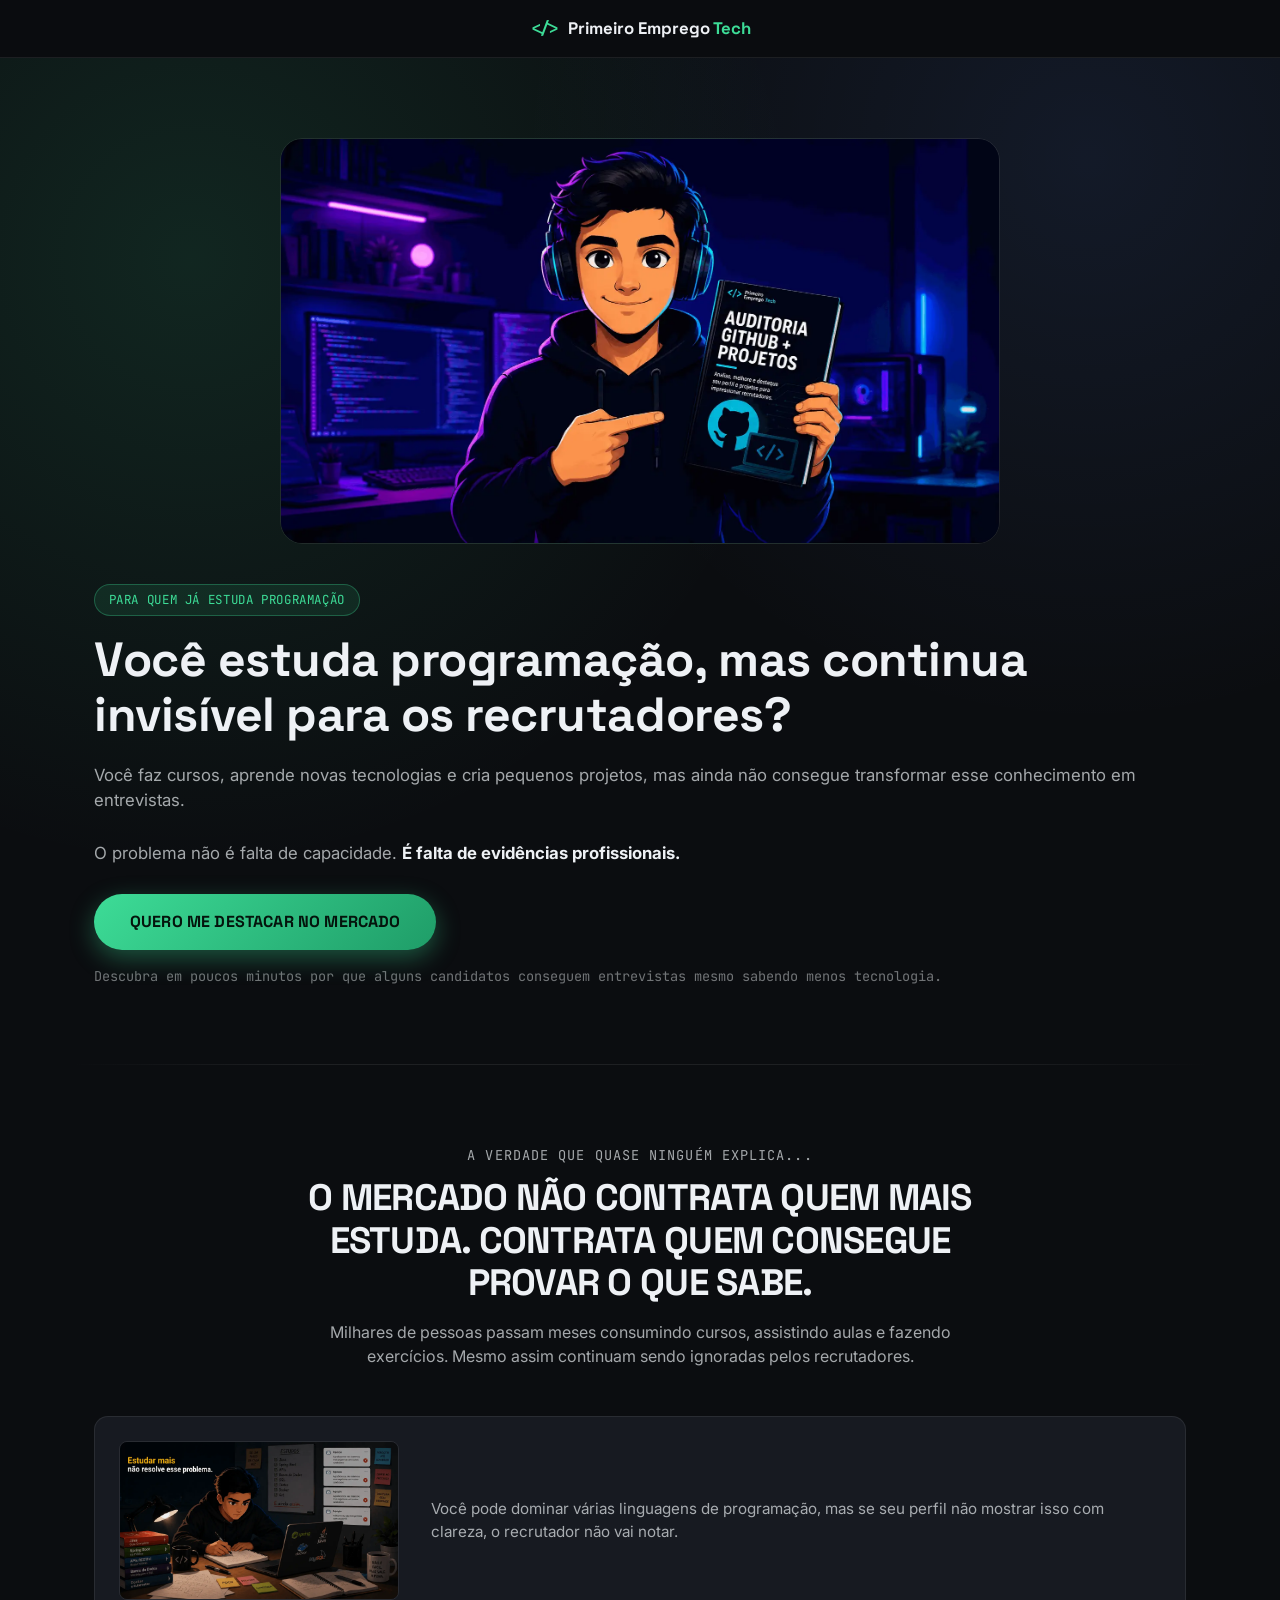
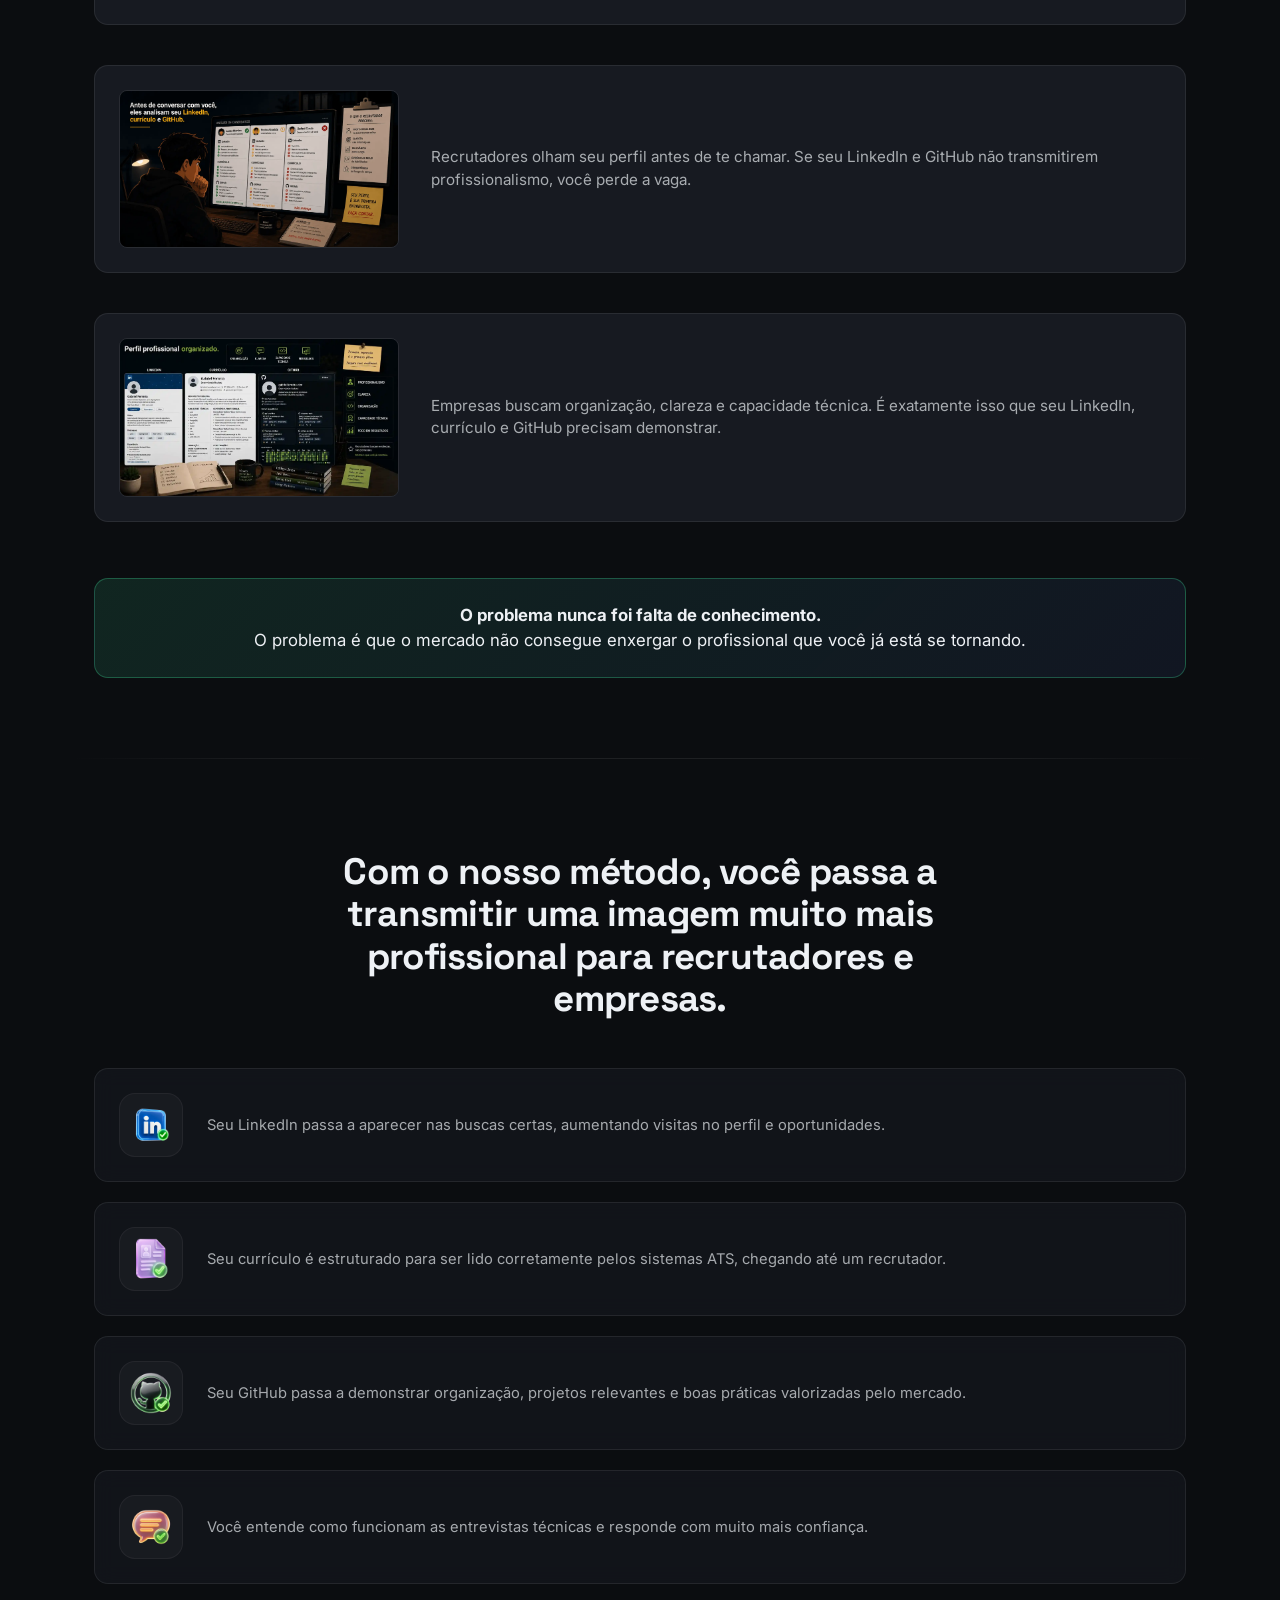
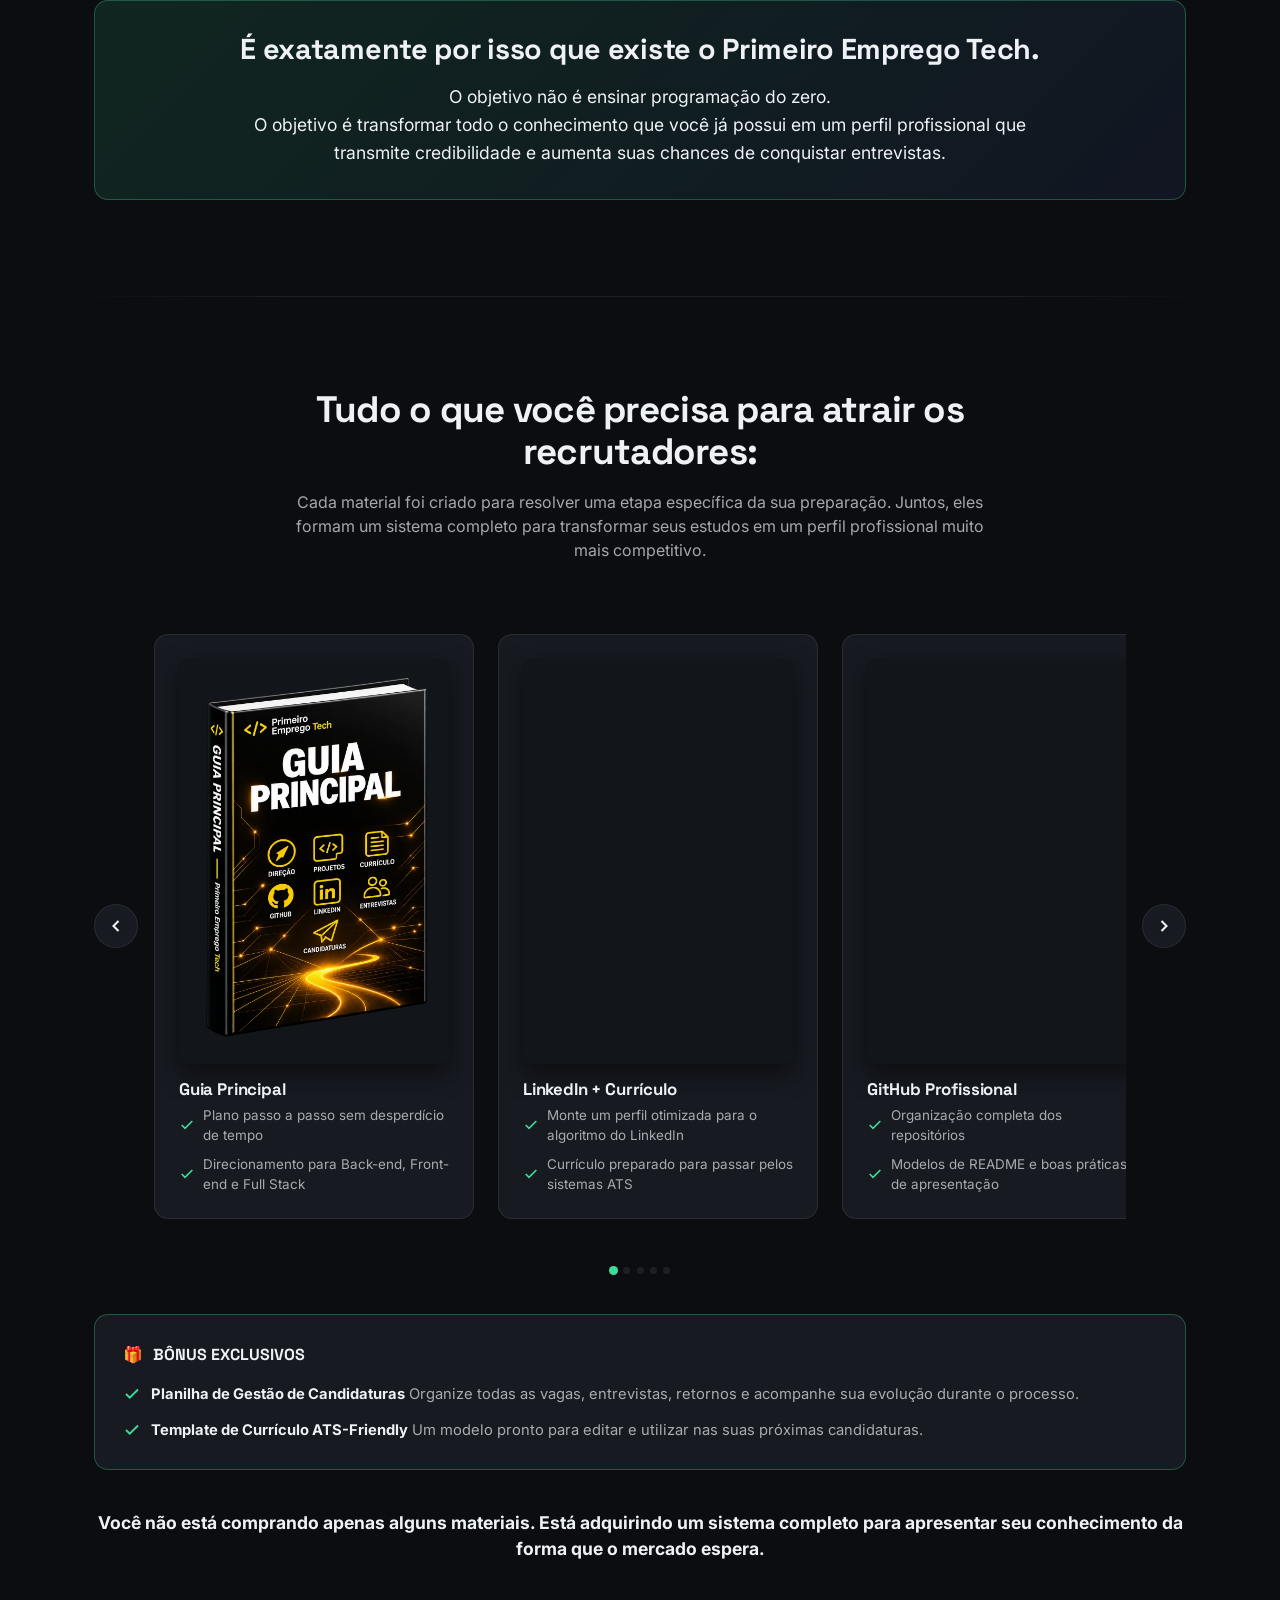
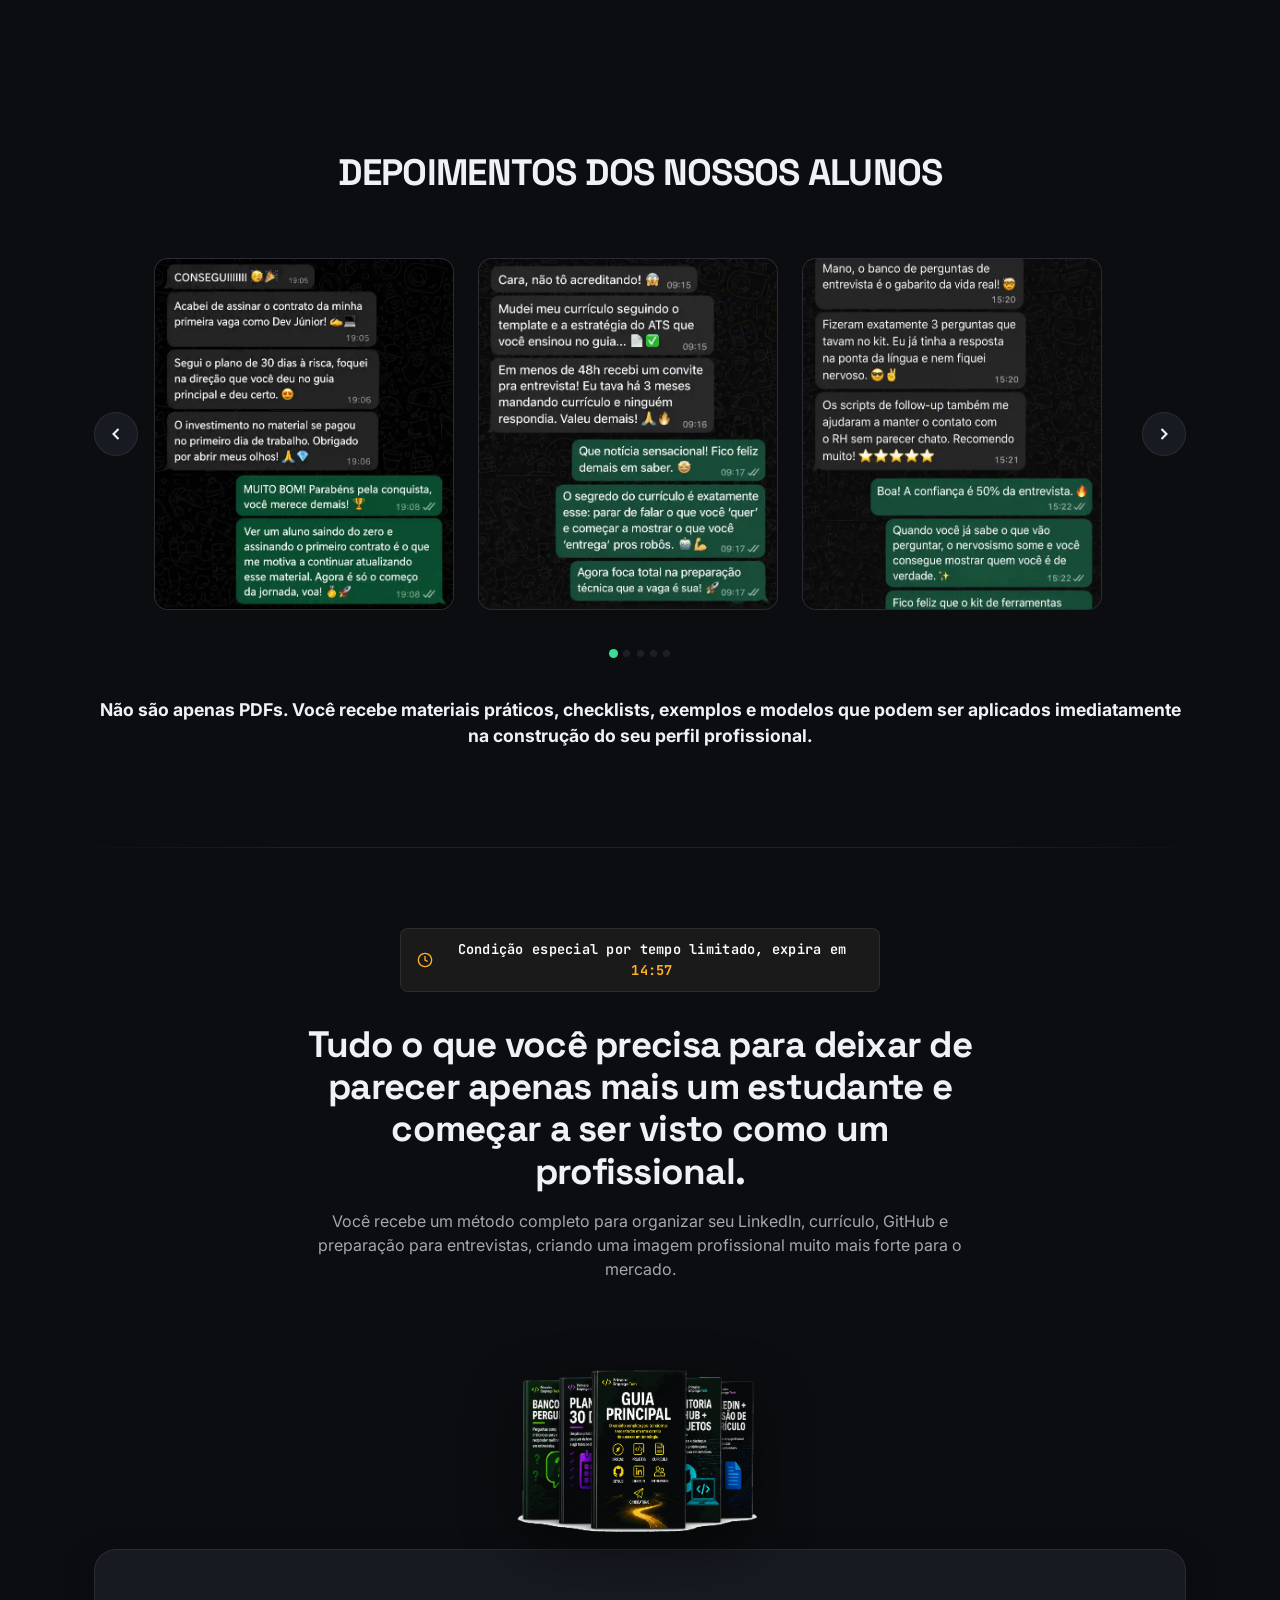
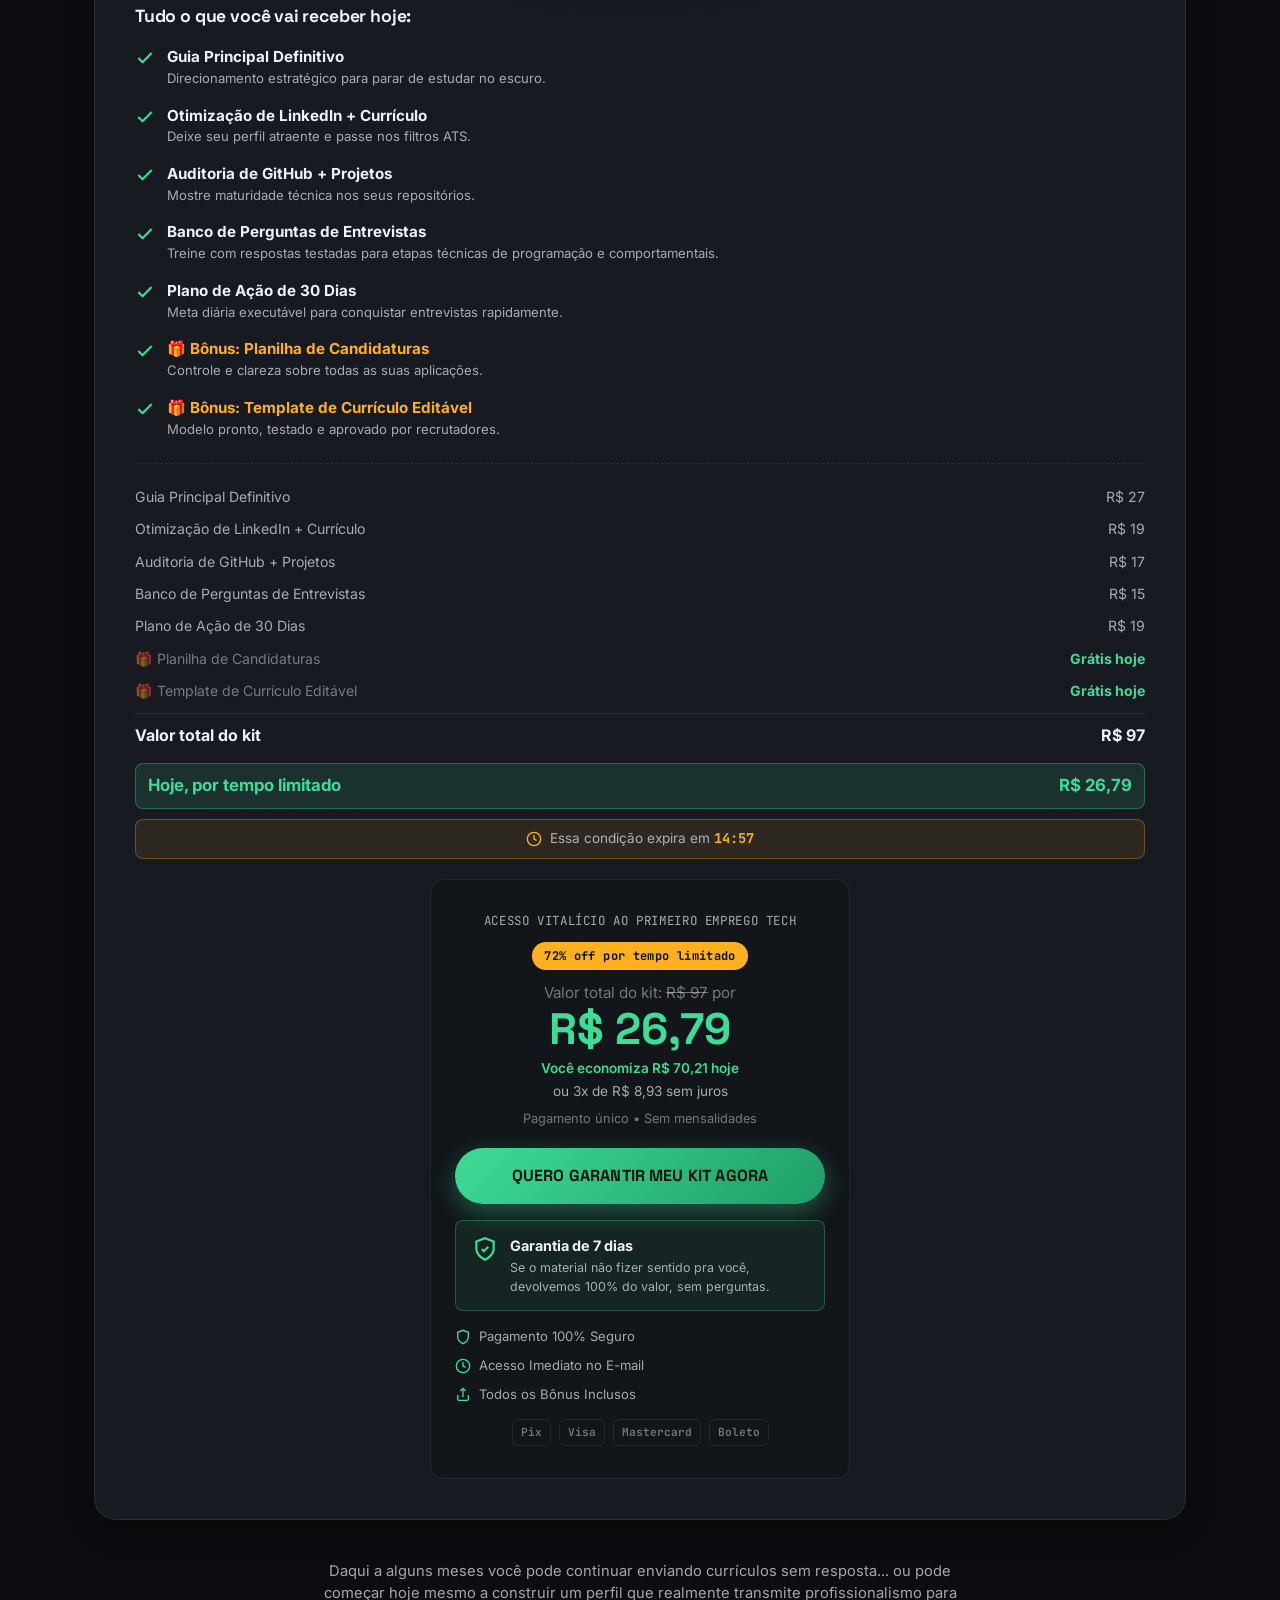
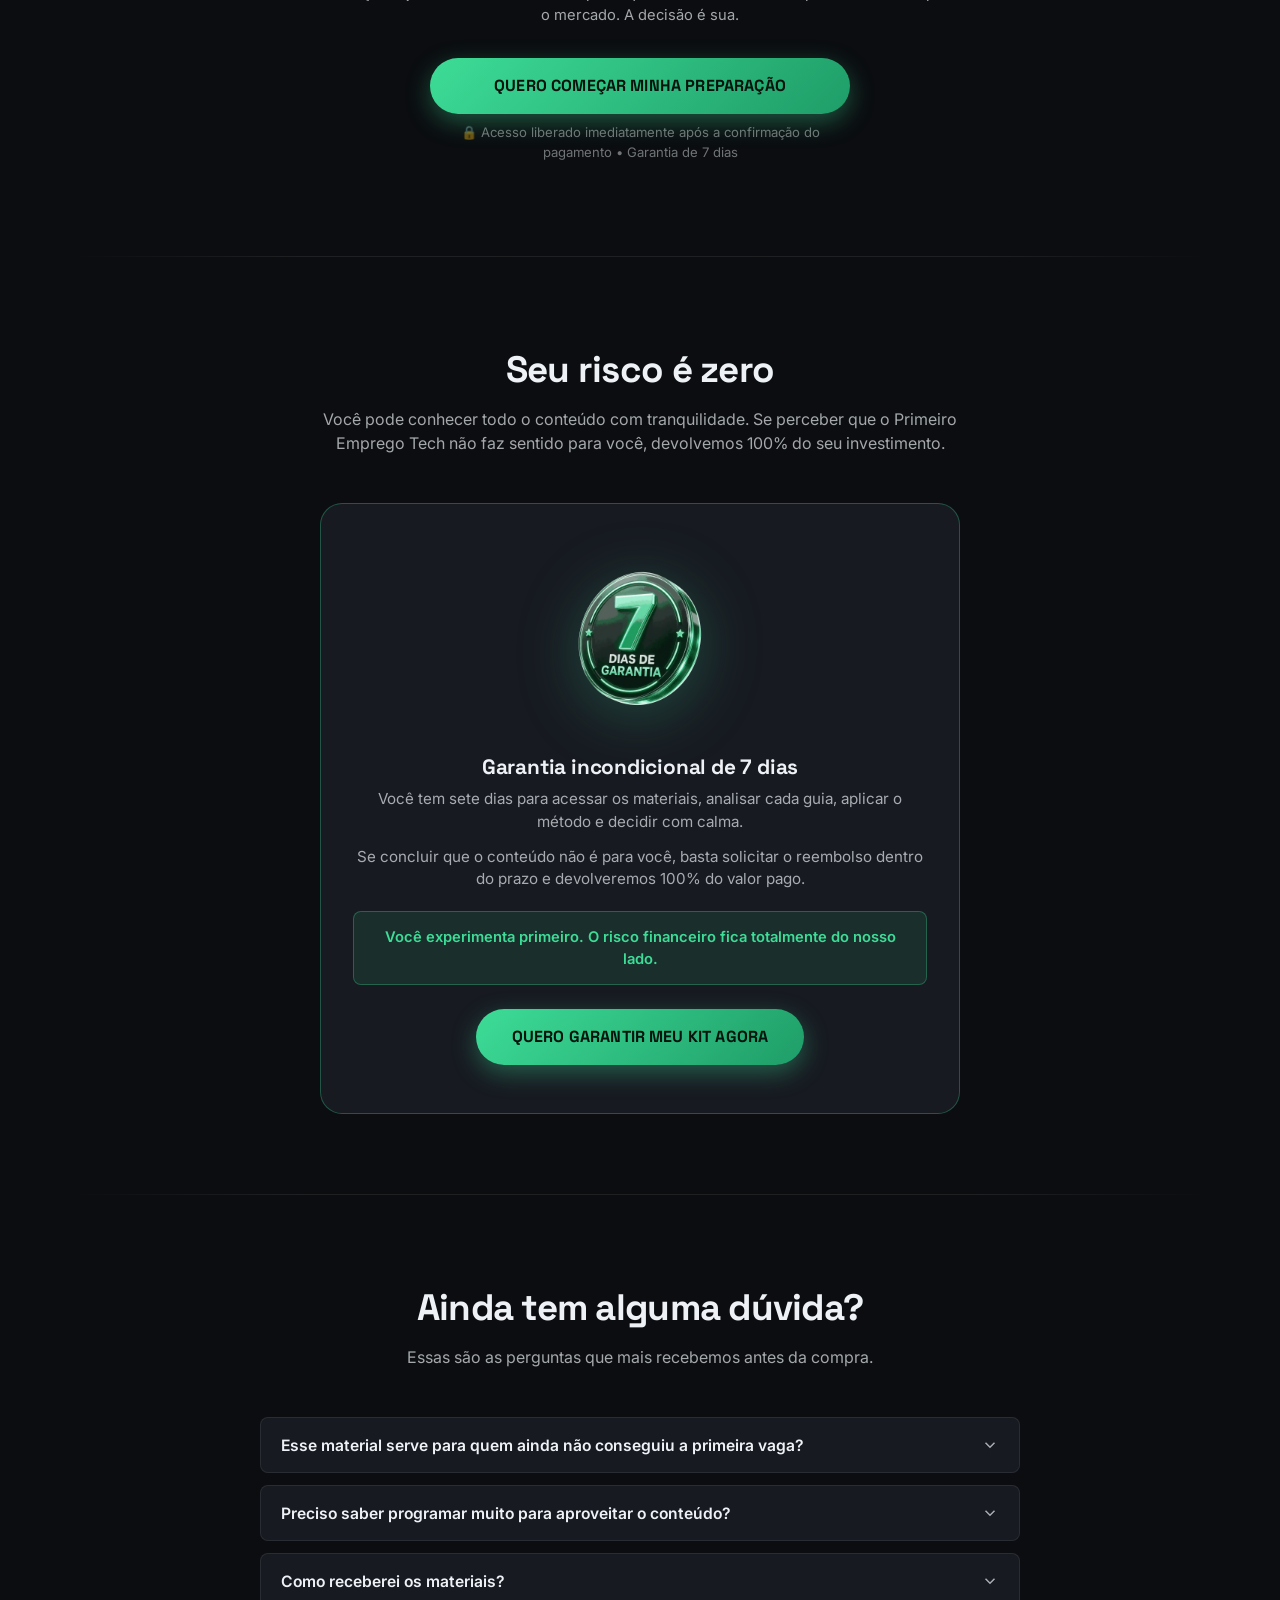
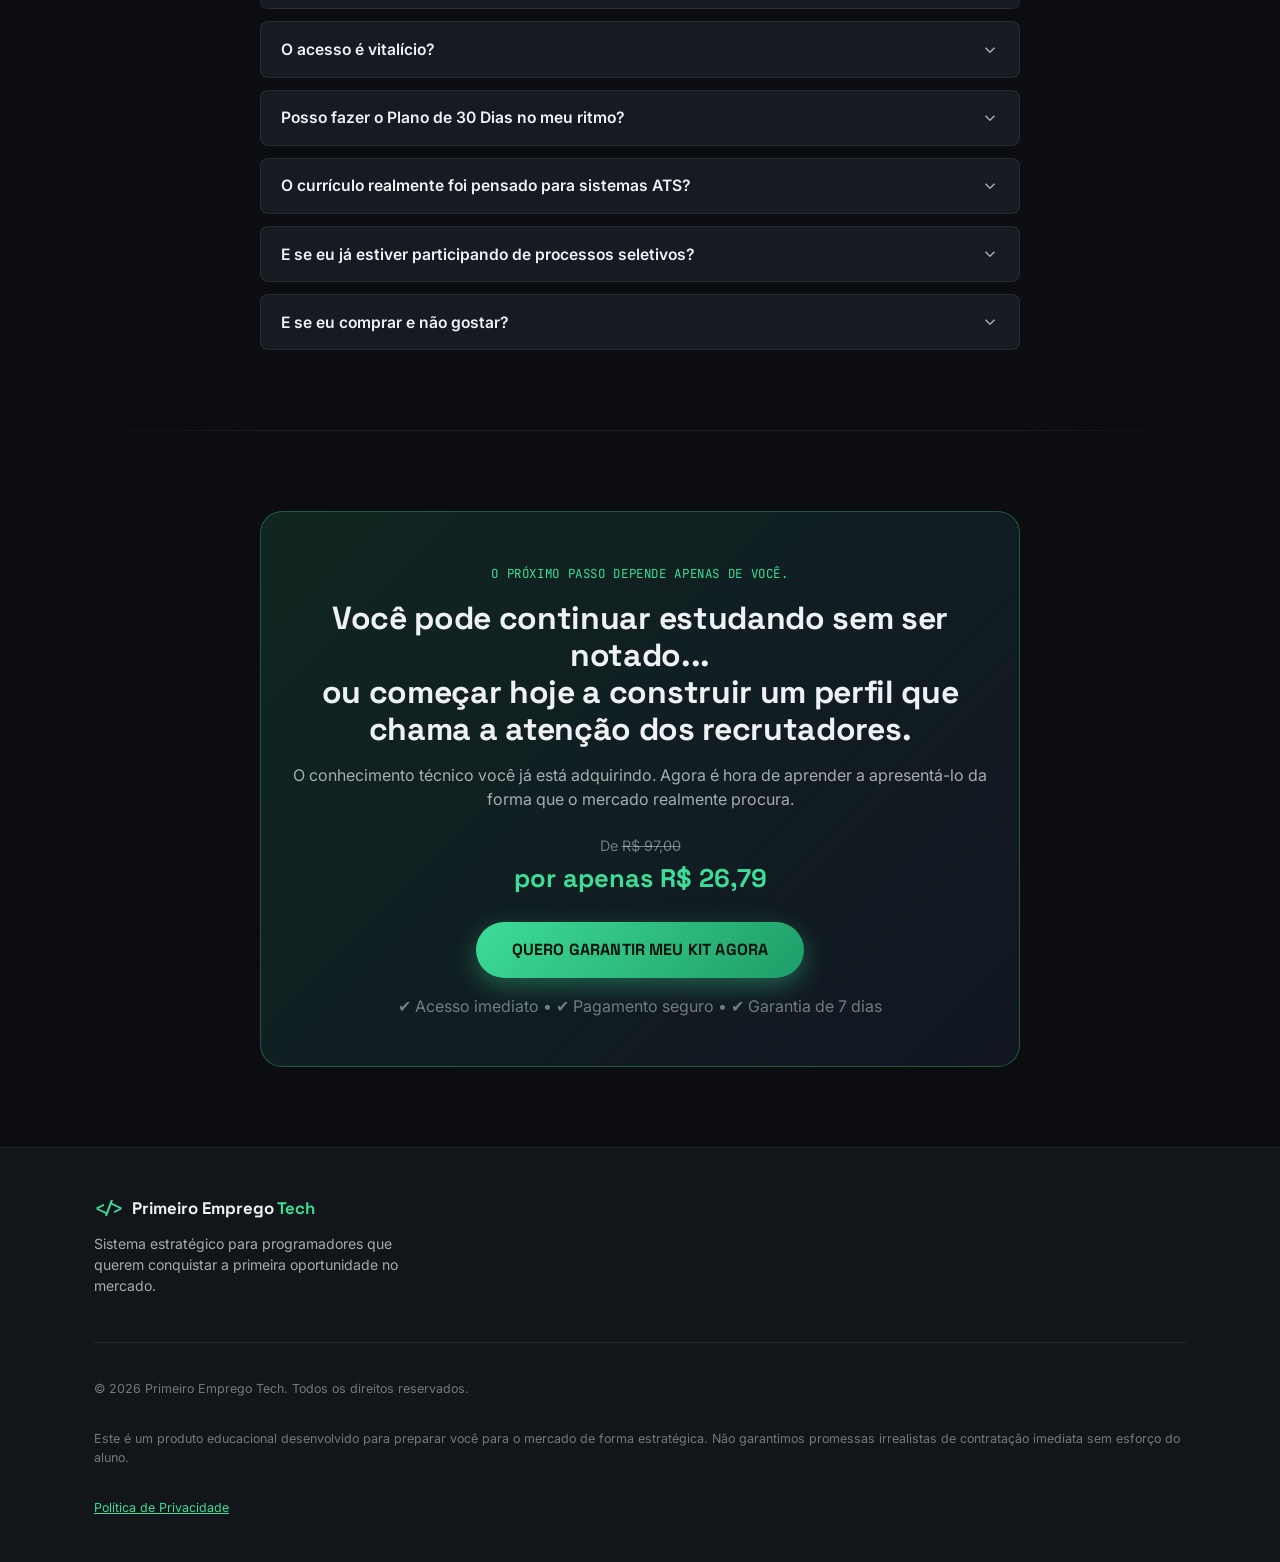
==== index.html @ 16862c7d "mudança 1 dia 18" ====
<!DOCTYPE html>
<html lang="pt-BR">

<head>
  <meta charset="UTF-8">
  <meta name="viewport" content="width=device-width, initial-scale=1.0">
  <title>Primeiro Emprego Tech</title>
  <meta name="description"
    content="Transforme seus estudos em programação em um portfólio estratégico, currículo ATS e perfil no LinkedIn prontos para contratar.">
  <link rel="preconnect" href="https://fonts.googleapis.com">
  <link rel="preconnect" href="https://fonts.gstatic.com" crossorigin>
  <link
    href="https://fonts.googleapis.com/css2?family=Space+Grotesk:wght@500;600;700&family=Inter:wght@400;500;600;700&family=JetBrains+Mono:wght@400;500;600&display=swap"
    rel="stylesheet">
  <link rel="stylesheet" href="styles.css">
  <link rel="icon" href="favicon.svg" type="image/svg+xml">

  <!-- Fallback: se o JavaScript não carregar por algum motivo, o script.js nunca
       adiciona a classe .active nos elementos .reveal, e eles ficariam com
       opacity:0 para sempre (invisíveis). Isso garante que o conteúdo apareça
       mesmo sem JS. -->
  <noscript>
    <style>
      .reveal {
        opacity: 1 !important;
        transform: none !important;
      }
    </style>
  </noscript>

  <!-- Open Graph / Social Media -->
  <meta property="og:type" content="website">
  <meta property="og:title" content="Primeiro Emprego Tech | O Método Definitivo">
  <meta property="og:description" content="Transforme seus estudos em um perfil profissional que atrai recrutadores.">
  <!-- IMPORTANTE: troque "https://seudominio.com.br" pelo domínio real onde a página
       vai ficar publicada. O Facebook/WhatsApp/Twitter não conseguem resolver um
       caminho relativo (ex: "image/livrosOferta.webp") ao gerar a prévia do link
       compartilhado — a imagem precisa de uma URL absoluta. -->
  <meta property="og:image" content="https://seudominio.com.br/image/livrosOferta.webp">
  <meta name="twitter:card" content="summary_large_image">

  <!-- ============ META PIXEL ============ -->
  <!-- Troque SEU_PIXEL_ID_AQUI pelo ID do seu Pixel assim que criar a conta
       de anúncios no Meta Business (Eventos > Fontes de Dados > seu Pixel). -->
  <script>
    !function (f, b, e, v, n, t, s) {
      if (f.fbq) return; n = f.fbq = function () {
        n.callMethod ?
          n.callMethod.apply(n, arguments) : n.queue.push(arguments)
      };
      if (!f._fbq) f._fbq = n; n.push = n; n.loaded = !0; n.version = '2.0';
      n.queue = []; t = b.createElement(e); t.async = !0;
      t.src = v; s = b.getElementsByTagName(e)[0];
      s.parentNode.insertBefore(t, s)
    }(window, document, 'script',
      'https://connect.facebook.net/en_US/fbevents.js');
    fbq('init', 'SEU_PIXEL_ID_AQUI');
    fbq('track', 'PageView');
  </script>
  <noscript>
    <img height="1" width="1" style="display:none"
      src="https://www.facebook.com/tr?id=SEU_PIXEL_ID_AQUI&ev=PageView&noscript=1" alt="">
  </noscript>
</head>

<body>

  <!-- ============ HEADER ============ -->

  <header id="siteHeader">
    <div class="container header-inner">
      <a href="#top" class="logo">
        <span class="logo-tag">&lt;/&gt;</span>
        <span class="logo-name">Primeiro Emprego <span>Tech</span></span>
      </a>


    </div>
  </header>

  <!-- ============ HERO ============ -->

  <section class="hero" id="top">

    <div class="container hero-grid">

      <!-- TEXTO -->

      <div class="hero-content reveal">

        <span class="hero-tag">
          PARA QUEM JÁ ESTUDA PROGRAMAÇÃO
        </span>

        <h1>
          Você estuda programação, mas continua invisível para os recrutadores?
        </h1>

        <p class="sub">
          Você faz cursos, aprende novas tecnologias e cria pequenos projetos,
          mas ainda não consegue transformar esse conhecimento em entrevistas.
        </p>

        <p class="sub">
          O problema não é falta de capacidade.
          <strong>É falta de evidências profissionais.</strong>
        </p>

        <div class="hero-ctas">
          <a href="#oferta" class="btn btn-primary btn-lg">
            QUERO ME DESTACAR NO MERCADO
          </a>
        </div>

        <p class="urgent-text">
          Descubra em poucos minutos por que alguns candidatos conseguem entrevistas mesmo sabendo menos tecnologia.
        </p>

      </div>

      <!-- IMAGEM -->

      <div class="hero-image-wrap reveal">

        <div class="hero-image-glow"></div>

        <img src="image/thumb.webp" alt="Apresentação do Kit Primeiro Emprego Tech" class="hero-video-thumb"
          decoding="async">

      </div>

    </div>

  </section>

  <div class="divider-section">
    <div class="divider">
      <div class="line"></div>
    </div>
  </div>

  <!-- ============ DOR ============ -->

  <section class="section-pad" id="porque">

    <div class="container">

      <div class="section-head reveal">

        A verdade que quase ninguém explica...

        <h2>
          O MERCADO NÃO CONTRATA QUEM MAIS ESTUDA.
          CONTRATA QUEM CONSEGUE PROVAR O QUE SABE.
        </h2>

        <p class="desc">
          Milhares de pessoas passam meses consumindo cursos, assistindo aulas e fazendo exercícios. Mesmo assim
          continuam sendo ignoradas pelos recrutadores.
        </p>

      </div>


      <div class="pain-list-wrapper">

        <div class="pain-item reveal">

          <div class="pain-img-box">
            <img src="image/DorEstudando.webp" alt="Pessoa estudando programação" class="pain-img" loading="lazy"
              decoding="async">
          </div>

          <div class="pain-text">
            <p>
              Você pode dominar várias linguagens de programação, mas se seu perfil não mostrar isso com clareza, o
              recrutador não vai notar.
            </p>

          </div>

        </div>


        <div class="pain-item reveal">

          <div class="pain-img-box">
            <img src="image/DorRecrutador.webp" alt="Recrutador analisando candidatos" class="pain-img" loading="lazy"
              decoding="async">
          </div>

          <div class="pain-text">
            <p>
              Recrutadores olham seu perfil antes de te chamar. Se seu LinkedIn e GitHub não transmitirem
              profissionalismo, você perde a vaga.
            </p>

          </div>

        </div>


        <div class="pain-item reveal">

          <div class="pain-img-box">
            <img src="image/DorEvidencias.webp" alt="Perfil profissional organizado" class="pain-img" loading="lazy"
              decoding="async">
          </div>

          <div class="pain-text">
            <p>
              Empresas buscam organização, clareza e capacidade técnica. É exatamente isso que seu LinkedIn, currículo e
              GitHub precisam demonstrar.
            </p>

          </div>

        </div>


        <div class="pain-solution-banner reveal">

          <p>

            <strong>
              O problema nunca foi falta de conhecimento.
            </strong>

            <br>

            O problema é que o mercado não consegue enxergar o profissional que você já está se tornando.

          </p>

        </div>

      </div>

    </div>

  </section>

  <div class="divider-section">
    <div class="divider">
      <div class="line"></div>
    </div>
  </div>

  <!-- ============ BENEFÍCIOS ============ -->

  <section class="section-pad" id="beneficios">
    <div class="container">

      <div class="section-head reveal">
        <h2> Com o nosso método, você passa a transmitir uma imagem
          muito mais profissional para recrutadores e empresas.</h2>
      </div>

      <div class="benefits-grid">

        <div class="benefit-card reveal">
          <div class="benefit-icon icon-linkedin">
            <img src="image/icon_linkedin.webp" alt="LinkedIn Profissional" class="floating-icon">
          </div>

          <div class="benefit-content">
            <p>
              Seu LinkedIn passa a aparecer nas buscas certas, aumentando visitas no perfil e oportunidades.
            </p>
          </div>
        </div>

        <div class="benefit-card reveal">
          <div class="benefit-icon icon-curriculo">
            <img src="image/icon_curriculo.webp" alt="Currículo ATS" class="floating-icon">
          </div>

          <div class="benefit-content">
            <p>
              Seu currículo é estruturado para ser lido corretamente pelos sistemas ATS, chegando até um recrutador.
            </p>
          </div>
        </div>

        <div class="benefit-card reveal">
          <div class="benefit-icon icon-github">
            <img src="image/icon_github.webp" alt="GitHub Profissional" class="floating-icon">
          </div>

          <div class="benefit-content">
            <p>
              Seu GitHub passa a demonstrar organização, projetos relevantes e boas práticas valorizadas pelo mercado.
            </p>
          </div>
        </div>

        <div class="benefit-card reveal">
          <div class="benefit-icon icon-entrevistas">
            <img src="image/icon_entrevistas.webp" alt="Preparação para Entrevistas" class="floating-icon">
          </div>

          <div class="benefit-content">
            <p>
              Você entende como funcionam as entrevistas técnicas e responde com muito mais confiança.
            </p>
          </div>
        </div>

      </div>

      <div class="belief-highlight reveal">

        <h3>É exatamente por isso que existe o Primeiro Emprego Tech.</h3>

        <p>
          O objetivo não é ensinar programação do zero.
        </p>

        <p>
          O objetivo é transformar todo o conhecimento que você já possui em um perfil profissional que transmite
          credibilidade e aumenta suas chances de conquistar entrevistas.
        </p>

      </div>

    </div>
  </section>

  <div class="divider-section">
    <div class="divider">
      <div class="line"></div>
    </div>
  </div>

  <!-- ============ PRODUTO ============ -->

  <section class="section-pad" id="kit">
    <div class="container">

      <div class="section-head reveal">
        <h2>Tudo o que você precisa para atrair os recrutadores:</h2>

        <p class="desc">
          Cada material foi criado para resolver uma etapa específica da sua preparação. Juntos, eles formam um sistema
          completo para transformar seus estudos em um perfil profissional muito mais competitivo.
        </p>
      </div>

      <div class="product-carousel-wrapper">
        <button class="prod-nav-btn prev" id="prodPrev" aria-label="Anterior">
          <svg viewBox="0 0 24 24" fill="none" stroke="currentColor" stroke-width="2.5">
            <polyline points="15 18 9 12 15 6"></polyline>
          </svg>
        </button>

        <div class="product-grid">

          <!-- Guia Principal -->
          <div class="product-card reveal" data-c="gold">
            <img src="image/LivroGuia.webp" alt="Guia Principal" class="product-img" loading="lazy" decoding="async">
            <h3>Guia Principal</h3>
            <ul>
              <li>
                <svg viewBox="0 0 24 24" fill="none" stroke="currentColor" stroke-width="2.5">
                  <polyline points="20 6 9 17 4 12"></polyline>
                </svg>
                Plano passo a passo sem desperdício de tempo
              </li>
              <li>
                <svg viewBox="0 0 24 24" fill="none" stroke="currentColor" stroke-width="2.5">
                  <polyline points="20 6 9 17 4 12"></polyline>
                </svg>
                Direcionamento para Back-end, Front-end e Full Stack
              </li>
            </ul>
          </div>

          <!-- LinkedIn -->
          <div class="product-card reveal" data-c="blue">
            <img src="image/LivroLinkdin.webp" alt="LinkedIn" class="product-img" loading="lazy" decoding="async">
            <h3>LinkedIn + Currículo</h3>
            <ul>
              <li>
                <svg viewBox="0 0 24 24" fill="none" stroke="currentColor" stroke-width="2.5">
                  <polyline points="20 6 9 17 4 12"></polyline>
                </svg>
                Monte um perfil otimizada para o algoritmo do LinkedIn
              </li>
              <li>
                <svg viewBox="0 0 24 24" fill="none" stroke="currentColor" stroke-width="2.5">
                  <polyline points="20 6 9 17 4 12"></polyline>
                </svg>
                Currículo preparado para passar pelos sistemas ATS
              </li>
            </ul>
          </div>

          <!-- GitHub -->
          <div class="product-card reveal" data-c="cyan">
            <img src="image/LivroGithub.webp" alt="GitHub" class="product-img" loading="lazy" decoding="async">
            <h3>GitHub Profissional</h3>
            <ul>
              <li>
                <svg viewBox="0 0 24 24" fill="none" stroke="currentColor" stroke-width="2.5">
                  <polyline points="20 6 9 17 4 12"></polyline>
                </svg>
                Organização completa dos repositórios
              </li>
              <li>
                <svg viewBox="0 0 24 24" fill="none" stroke="currentColor" stroke-width="2.5">
                  <polyline points="20 6 9 17 4 12"></polyline>
                </svg>
                Modelos de README e boas práticas de apresentação
              </li>
            </ul>
          </div>

          <!-- Entrevistas -->
          <div class="product-card reveal" data-c="green">
            <img src="image/LivroBanco.webp" alt="Banco de Perguntas" class="product-img" loading="lazy" decoding="async">
            <h3>Banco de Perguntas</h3>
            <ul>
              <li>
                <svg viewBox="0 0 24 24" fill="none" stroke="currentColor" stroke-width="2.5">
                  <polyline points="20 6 9 17 4 12"></polyline>
                </svg>
                Responda às perguntas mais comuns nos processos seletivos.
              </li>
              <li>
                <svg viewBox="0 0 24 24" fill="none" stroke="currentColor" stroke-width="2.5">
                  <polyline points="20 6 9 17 4 12"></polyline>
                </svg>
                +100 perguntas de lógica, estruturas de dados e programação
              </li>
            </ul>
          </div>

          <!-- Plano de Ação -->
          <div class="product-card reveal" data-c="purple">
            <img src="image/LivroPlano.webp" alt="Plano de Ação" class="product-img" loading="lazy" decoding="async">
            <h3>Plano de Ação</h3>
            <ul>
              <li>
                <svg viewBox="0 0 24 24" fill="none" stroke="currentColor" stroke-width="2.5">
                  <polyline points="20 6 9 17 4 12"></polyline>
                </svg>
                Organização diária das tarefas
              </li>
              <li>
                <svg viewBox="0 0 24 24" fill="none" stroke="currentColor" stroke-width="2.5">
                  <polyline points="20 6 9 17 4 12"></polyline>
                </svg>
                Metas claras durante 30 dias
              </li>
            </ul>
          </div>

        </div>

        <button class="prod-nav-btn next" id="prodNext" aria-label="Próximo">
          <svg viewBox="0 0 24 24" fill="none" stroke="currentColor" stroke-width="2.5">
            <polyline points="9 18 15 12 9 6"></polyline>
          </svg>
        </button>
      </div>

      <div class="product-dots" id="prodDots"></div>

      <div class="bonus-box-wrapper reveal">

        <div class="bonus-box-header">
          🎁
          <span>BÔNUS EXCLUSIVOS</span>
        </div>

        <ul class="bonus-list">

          <li>

            <svg viewBox="0 0 24 24" fill="none" stroke="currentColor" stroke-width="2.5">
              <polyline points="20 6 9 17 4 12"></polyline>
            </svg>

            <span>

              <b>Planilha de Gestão de Candidaturas</b>

              Organize todas as vagas, entrevistas, retornos e acompanhe sua evolução durante o processo.

            </span>

          </li>

          <li>

            <svg viewBox="0 0 24 24" fill="none" stroke="currentColor" stroke-width="2.5">
              <polyline points="20 6 9 17 4 12"></polyline>
            </svg>

            <span>

              <b>Template de Currículo ATS-Friendly</b>

              Um modelo pronto para editar e utilizar nas suas próximas candidaturas.

            </span>

          </li>

        </ul>

      </div>

      <p class="desc machine-text reveal">

        <strong>

          Você não está comprando apenas alguns materiais.

          Está adquirindo um sistema completo para apresentar seu conhecimento da forma que o mercado espera.

        </strong>

      </p>

    </div>
  </section>

  <!-- ============ DEPOIMENTOS ============ -->

  <section class="section-pad" id="feedback">

    <div class="container">

      <div class="section-head reveal">

        <h2>DEPOIMENTOS DOS NOSSOS ALUNOS</h2>

      </div>

      <div class="product-carousel-wrapper">

        <button class="prod-nav-btn prev" id="feedPrev" aria-label="Anterior">

          <svg viewBox="0 0 24 24" fill="none" stroke="currentColor" stroke-width="2.5">
            <polyline points="15 18 9 12 15 6"></polyline>
          </svg>

        </button>

        <div class="feedback-grid">

          <div class="feedback-card reveal">
            <img src="image/Depoimento2.webp" alt="Prévia do Guia Principal" class="feedback-img" loading="lazy"
              decoding="async">
          </div>

          <div class="feedback-card reveal">
            <img src="image/Depoimento5.webp" alt="Exemplo de LinkedIn otimizado" class="feedback-img" loading="lazy"
              decoding="async">
          </div>

          <div class="feedback-card reveal">
            <img src="image/Depoimento3.webp" alt="Exemplo de GitHub profissional" class="feedback-img" loading="lazy"
              decoding="async">
          </div>

          <div class="feedback-card reveal">
            <img src="image/Depoimento4.webp" alt="Exemplo de currículo ATS" class="feedback-img" loading="lazy"
              decoding="async">
          </div>

          <div class="feedback-card reveal">
            <img src="image/Depoimento1.webp" alt="Exemplo de currículo ATS" class="feedback-img" loading="lazy"
              decoding="async">
          </div>

        </div>

        <button class="prod-nav-btn next" id="feedNext" aria-label="Próximo">

          <svg viewBox="0 0 24 24" fill="none" stroke="currentColor" stroke-width="2.5">
            <polyline points="9 18 15 12 9 6"></polyline>
          </svg>

        </button>

      </div>

      <div class="product-dots" id="feedDots"></div>

      <p class="machine-text">

        <strong>
          Não são apenas PDFs. Você recebe materiais práticos, checklists, exemplos e modelos que podem ser aplicados
          imediatamente na construção do seu perfil profissional.
        </strong>

      </p>

    </div>

  </section>

  <div class="divider-section">
    <div class="divider">
      <div class="line"></div>
    </div>
  </div>

  <!-- ============ OFERTA ============ -->

  <section class="section-pad" id="oferta">
    <div class="container">

      <div class="urgency-banner reveal">
        <svg viewBox="0 0 24 24" fill="none" stroke="currentColor" stroke-width="2">
          <circle cx="12" cy="12" r="10"></circle>
          <polyline points="12 6 12 12 16 14"></polyline>
        </svg>
        <span>Condição especial por tempo limitado, expira em <span class="js-countdown"
            id="countdown">15:00</span></span>
      </div>

      <div class="section-head reveal">
        <h2>Tudo o que você precisa para deixar de parecer apenas mais um estudante e começar a ser visto como um
          profissional.</h2>
        <p class="desc">
          Você recebe um método completo para organizar seu LinkedIn, currículo, GitHub e preparação para entrevistas,
          criando uma imagem profissional muito mais forte para o mercado.
        </p>
      </div>

      <div class="offer-wrapper reveal">

        <div class="offer-header-img">
          <img src="image/livrosOferta.webp" alt="Kit Primeiro Emprego Tech completo" class="offer-img" loading="lazy"
            decoding="async">
        </div>

        <div class="offer-card">

          <div class="offer-left-col">
            <div class="offer-list-header">
              <h3>Tudo o que você vai receber hoje:</h3>
            </div>

            <ul class="offer-list">

              <li>
                <svg viewBox="0 0 24 24" fill="none" stroke="currentColor" stroke-width="2.5">
                  <polyline points="20 6 9 17 4 12"></polyline>
                </svg>
                <span>
                  <strong>Guia Principal Definitivo</strong>
                  <small>Direcionamento estratégico para parar de estudar no escuro.</small>
                </span>
              </li>

              <li>
                <svg viewBox="0 0 24 24" fill="none" stroke="currentColor" stroke-width="2.5">
                  <polyline points="20 6 9 17 4 12"></polyline>
                </svg>
                <span>
                  <strong>Otimização de LinkedIn + Currículo</strong>
                  <small>Deixe seu perfil atraente e passe nos filtros ATS.</small>
                </span>
              </li>

              <li>
                <svg viewBox="0 0 24 24" fill="none" stroke="currentColor" stroke-width="2.5">
                  <polyline points="20 6 9 17 4 12"></polyline>
                </svg>
                <span>
                  <strong>Auditoria de GitHub + Projetos</strong>
                  <small>Mostre maturidade técnica nos seus repositórios.</small>
                </span>
              </li>

              <li>
                <svg viewBox="0 0 24 24" fill="none" stroke="currentColor" stroke-width="2.5">
                  <polyline points="20 6 9 17 4 12"></polyline>
                </svg>
                <span>
                  <strong>Banco de Perguntas de Entrevistas</strong>
                  <small>Treine com respostas testadas para etapas técnicas de programação e comportamentais.</small>
                </span>
              </li>

              <li>
                <svg viewBox="0 0 24 24" fill="none" stroke="currentColor" stroke-width="2.5">
                  <polyline points="20 6 9 17 4 12"></polyline>
                </svg>
                <span>
                  <strong>Plano de Ação de 30 Dias</strong>
                  <small>Meta diária executável para conquistar entrevistas rapidamente.</small>
                </span>
              </li>

              <li class="bonus-item">
                <svg viewBox="0 0 24 24" fill="none" stroke="currentColor" stroke-width="2.5">
                  <polyline points="20 6 9 17 4 12"></polyline>
                </svg>
                <span>
                  <strong>🎁 Bônus: Planilha de Candidaturas</strong>
                  <small>Controle e clareza sobre todas as suas aplicações.</small>
                </span>
              </li>

              <li class="bonus-item">
                <svg viewBox="0 0 24 24" fill="none" stroke="currentColor" stroke-width="2.5">
                  <polyline points="20 6 9 17 4 12"></polyline>
                </svg>
                <span>
                  <strong>🎁 Bônus: Template de Currículo Editável</strong>
                  <small>Modelo pronto, testado e aprovado por recrutadores.</small>
                </span>
              </li>

            </ul>

            <div class="value-stack">
              <div class="value-row"><span>Guia Principal Definitivo</span><span>R$ 27</span></div>
              <div class="value-row"><span>Otimização de LinkedIn + Currículo</span><span>R$ 19</span></div>
              <div class="value-row"><span>Auditoria de GitHub + Projetos</span><span>R$ 17</span></div>
              <div class="value-row"><span>Banco de Perguntas de Entrevistas</span><span>R$ 15</span></div>
              <div class="value-row"><span>Plano de Ação de 30 Dias</span><span>R$ 19</span></div>
              <div class="value-row bonus"><span>🎁 Planilha de Candidaturas</span><span>Grátis hoje</span></div>
              <div class="value-row bonus"><span>🎁 Template de Currículo Editável</span><span>Grátis hoje</span></div>
              <div class="value-row total"><span>Valor total do kit</span><span>R$ 97</span></div>
              <div class="value-row highlight">
                <span>Hoje, por tempo limitado</span>
                <span>R$ 26,79</span>
              </div>
              <div class="value-countdown">
                <svg viewBox="0 0 24 24" fill="none" stroke="currentColor" stroke-width="2">
                  <circle cx="12" cy="12" r="10"></circle>
                  <polyline points="12 6 12 12 16 14"></polyline>
                </svg>
                <span>Essa condição expira em <strong class="js-countdown">15:00</strong></span>
              </div>
            </div>

          </div>

          <div class="offer-price-col">

            <span class="offer-price-label">
              Acesso vitalício ao Primeiro Emprego Tech
            </span>

            <span class="offer-discount-badge">
              72% off por tempo limitado
            </span>

            <span class="offer-old-price">
              Valor total do kit: <s>R$ 97</s> por
            </span>

            <span class="offer-new-price">
              R$ 26,79
            </span>

            <span class="offer-savings">
              Você economiza R$ 70,21 hoje
            </span>

            <span class="offer-installment">
              ou 3x de R$ 8,93 sem juros
            </span>

            <span class="offer-price-note">
              Pagamento único • Sem mensalidades
            </span>

            <a href="https://pay.kiwify.com.br/8sbjLgX" class="btn btn-primary btn-lg buy-btn" target="_blank" rel="noopener noreferrer">
              QUERO GARANTIR MEU KIT AGORA
            </a>

            <div class="guarantee-box">
              <svg viewBox="0 0 24 24" fill="none" stroke="currentColor" stroke-width="2">
                <path d="M12 22s8-4 8-10V5l-8-3-8 3v7c0 6 8 10 8 10z"></path>
                <polyline points="9 12 11 14 15 10"></polyline>
              </svg>
              <div>
                <strong>Garantia de 7 dias</strong>
                <small>Se o material não fizer sentido pra você, devolvemos 100% do valor, sem perguntas.</small>
              </div>
            </div>

            <div class="trust-row">

              <div class="trust-item">
                <svg viewBox="0 0 24 24" fill="none" stroke="currentColor" stroke-width="2">
                  <path d="M12 22s8-4 8-10V5l-8-3-8 3v7c0 6 8 10 8 10z"></path>
                </svg>
                Pagamento 100% Seguro
              </div>

              <div class="trust-item">
                <svg viewBox="0 0 24 24" fill="none" stroke="currentColor" stroke-width="2">
                  <circle cx="12" cy="12" r="10"></circle>
                  <polyline points="12 6 12 12 16 14"></polyline>
                </svg>
                Acesso Imediato no E-mail
              </div>

              <div class="trust-item">
                <svg viewBox="0 0 24 24" fill="none" stroke="currentColor" stroke-width="2">
                  <path d="M20 12v6a2 2 0 0 1-2 2H6a2 2 0 0 1-2-2v-6"></path>
                  <polyline points="16 6 12 2 8 6"></polyline>
                  <line x1="12" y1="2" x2="12" y2="15"></line>
                </svg>
                Todos os Bônus Inclusos
              </div>

            </div>

            <div class="payment-methods">
              <span>Pix</span>
              <span>Visa</span>
              <span>Mastercard</span>
              <span>Boleto</span>
            </div>

          </div>

        </div>

        <p class="offer-footer-text">

          Daqui a alguns meses você pode continuar enviando currículos sem resposta...

          ou pode começar hoje mesmo a construir um perfil que realmente transmite profissionalismo para o mercado.

          A decisão é sua.

        </p>

        <div class="offer-second-cta">
          <a href="https://pay.kiwify.com.br/8sbjLgX" class="btn btn-primary btn-lg buy-btn" target="_blank" rel="noopener noreferrer">
            QUERO COMEÇAR MINHA PREPARAÇÃO
          </a>
          <p class="offer-second-cta-note">
            🔒 Acesso liberado imediatamente após a confirmação do pagamento • Garantia de 7 dias
          </p>
        </div>

      </div>

    </div>
  </section>

  <div class="divider-section">
    <div class="divider">
      <div class="line"></div>
    </div>
  </div>

  <!-- ============ GARANTIA ============ -->

  <section class="section-pad" id="garantia">
    <div class="container">

      <div class="section-head reveal">
        <h2>Seu risco é zero</h2>

        <p class="desc">
          Você pode conhecer todo o conteúdo com tranquilidade. Se perceber que o Primeiro Emprego Tech não faz sentido
          para você, devolvemos 100% do seu investimento.
        </p>
      </div>

      <div class="guarantee-section-box reveal">

        <div class="guarantee-section-badge">
          <img src="image/selo-garantia-3d.webp" alt="Garantia de 7 Dias" width="180" loading="lazy" decoding="async">
        </div>

        <h3>Garantia incondicional de 7 dias</h3>

        <p>
          Você tem sete dias para acessar os materiais, analisar cada guia, aplicar o método e decidir com calma.
        </p>

        <p>
          Se concluir que o conteúdo não é para você, basta solicitar o reembolso dentro do prazo e devolveremos 100% do
          valor pago.
        </p>

        <div class="guarantee-highlight">
          Você experimenta primeiro. O risco financeiro fica totalmente do nosso lado.
        </div>

        <a href="#oferta" class="btn btn-primary btn-lg">
          QUERO GARANTIR MEU KIT AGORA
        </a>

      </div>

    </div>
  </section>

  <div class="divider-section">
    <div class="divider">
      <div class="line"></div>
    </div>
  </div>

  <!-- ============ FAQ ============ -->

  <section class="section-pad" id="faq">

    <div class="container">

      <div class="section-head reveal">

        <h2>Ainda tem alguma dúvida?</h2>

        <p class="desc">
          Essas são as perguntas que mais recebemos antes da compra.
        </p>

      </div>

      <div class="faq-list" id="faqList">

        <div class="faq-item">

          <button class="faq-q" aria-expanded="false">
            Esse material serve para quem ainda não conseguiu a primeira vaga?

            <svg viewBox="0 0 24 24" fill="none" stroke="currentColor" stroke-width="2">
              <polyline points="6 9 12 15 18 9"></polyline>
            </svg>

          </button>

          <div class="faq-a">

            <div class="faq-a-inner">
              Sim. O Primeiro Emprego Tech foi criado justamente para estudantes de programação que desejam conquistar a
              primeira oportunidade profissional e precisam aprender a apresentar melhor seus conhecimentos ao mercado.
            </div>

          </div>

        </div>

        <div class="faq-item">

          <button class="faq-q" aria-expanded="false">
            Preciso saber programar muito para aproveitar o conteúdo?

            <svg viewBox="0 0 24 24" fill="none" stroke="currentColor" stroke-width="2">
              <polyline points="6 9 12 15 18 9"></polyline>
            </svg>

          </button>

          <div class="faq-a">

            <div class="faq-a-inner">
              Não. O material não ensina programação do zero. Ele mostra como transformar o conhecimento que você já
              possui em um perfil profissional mais atrativo para recrutadores.
            </div>

          </div>

        </div>

        <div class="faq-item">

          <button class="faq-q" aria-expanded="false">
            Como receberei os materiais?

            <svg viewBox="0 0 24 24" fill="none" stroke="currentColor" stroke-width="2">
              <polyline points="6 9 12 15 18 9"></polyline>
            </svg>

          </button>

          <div class="faq-a">

            <div class="faq-a-inner">
              Após a confirmação do pagamento, você receberá imediatamente um e-mail com acesso ao kit completo para
              download.
            </div>

          </div>

        </div>

        <div class="faq-item">

          <button class="faq-q" aria-expanded="false">
            O acesso é vitalício?

            <svg viewBox="0 0 24 24" fill="none" stroke="currentColor" stroke-width="2">
              <polyline points="6 9 12 15 18 9"></polyline>
            </svg>

          </button>

          <div class="faq-a">

            <div class="faq-a-inner">
              Sim. Depois da compra, o material será seu para sempre e poderá ser consultado sempre que precisar.
            </div>

          </div>

        </div>

        <div class="faq-item">

          <button class="faq-q" aria-expanded="false">
            Posso fazer o Plano de 30 Dias no meu ritmo?

            <svg viewBox="0 0 24 24" fill="none" stroke="currentColor" stroke-width="2">
              <polyline points="6 9 12 15 18 9"></polyline>
            </svg>

          </button>

          <div class="faq-a">

            <div class="faq-a-inner">
              Sim. O cronograma serve como um guia. Você pode adaptar as tarefas de acordo com sua rotina e
              disponibilidade.
            </div>

          </div>

        </div>

        <div class="faq-item">

          <button class="faq-q" aria-expanded="false">
            O currículo realmente foi pensado para sistemas ATS?

            <svg viewBox="0 0 24 24" fill="none" stroke="currentColor" stroke-width="2">
              <polyline points="6 9 12 15 18 9"></polyline>
            </svg>

          </button>

          <div class="faq-a">

            <div class="faq-a-inner">
              Sim. O modelo segue boas práticas utilizadas para facilitar a leitura dos sistemas automáticos de
              recrutamento e também dos recrutadores.
            </div>

          </div>

        </div>

        <div class="faq-item">

          <button class="faq-q" aria-expanded="false">
            E se eu já estiver participando de processos seletivos?

            <svg viewBox="0 0 24 24" fill="none" stroke="currentColor" stroke-width="2">
              <polyline points="6 9 12 15 18 9"></polyline>
            </svg>

          </button>

          <div class="faq-a">

            <div class="faq-a-inner">
              Melhor ainda. Você poderá aplicar imediatamente as melhorias no LinkedIn, currículo, GitHub e utilizar o
              banco de perguntas para se preparar para as próximas entrevistas.
            </div>

          </div>

        </div>

        <div class="faq-item">

          <button class="faq-q" aria-expanded="false">
            E se eu comprar e não gostar?

            <svg viewBox="0 0 24 24" fill="none" stroke="currentColor" stroke-width="2">
              <polyline points="6 9 12 15 18 9"></polyline>
            </svg>

          </button>

          <div class="faq-a">

            <div class="faq-a-inner">
              Você está protegido pela Garantia Incondicional de 7 Dias. Se concluir que o material não era o que
              esperava, basta solicitar o reembolso dentro do prazo e devolveremos 100% do valor pago.
            </div>

          </div>

        </div>

      </div>

    </div>

  </section>

  <div class="divider-section">
    <div class="divider">
      <div class="line"></div>
    </div>
  </div>

  <!-- ============ CTA FINAL ============ -->

  <section class="section-pad final-cta">

    <div class="container">

      <div class="final-cta-box reveal">

        <span class="final-tag">
          O próximo passo depende apenas de você.
        </span>

        <h2>
          Você pode continuar estudando sem ser notado...
          <br>
          ou começar hoje a construir um perfil que chama a atenção dos recrutadores.
        </h2>

        <p>
          O conhecimento técnico você já está adquirindo.
          Agora é hora de aprender a apresentá-lo da forma que o mercado realmente procura.
        </p>

        <div class="final-price">

          <span class="old-price">
            De <s>R$ 97,00</s>
          </span>

          <span class="new-price">
            por apenas <strong>R$ 26,79</strong>
          </span>

        </div>

        <a href="#oferta" class="btn btn-primary btn-lg">
          QUERO GARANTIR MEU KIT AGORA
        </a>

        <small>
          ✔ Acesso imediato • ✔ Pagamento seguro • ✔ Garantia de 7 dias
        </small>

      </div>

    </div>

  </section>

  <!-- ============ FOOTER ============ -->

  <footer>
    <div class="container">
      <div class="footer-top">
        <div>
          <a href="#top" class="logo">
            <span class="logo-tag">&lt;/&gt;</span>
            <span class="logo-name">Primeiro Emprego <span>Tech</span></span>
          </a>
          <p class="footer-desc">Sistema estratégico para programadores que querem conquistar a primeira oportunidade no
            mercado.</p>
        </div>
      </div>
      <div class="footer-bottom">
        <p>© 2026 Primeiro Emprego Tech. Todos os direitos reservados.</p>
        <p>Este é um produto educacional desenvolvido para preparar você para o mercado de forma estratégica. Não
          garantimos promessas irrealistas de contratação imediata sem esforço do aluno.</p>
        <p><a href="privacidade.html" style="color:var(--accent);text-decoration:underline;">Política de Privacidade</a>
        </p>
      </div>
    </div>
  </footer>

  <script src="script.js"></script>

</body>

</html>
---- styles.css ----
/* =========================================================
   PRIMEIRO EMPREGO TECH — styles.css
   ========================================================= */

/* ===== BASE / RESET (variáveis, tipografia e elementos globais) ===== */

:root {
  --bg: #0b0d10;
  --bg-alt: #12151a;
  --card: #171a21;
  --border: rgba(255, 255, 255, .08);
  --text: #eef1f5;
  --text-dim: rgba(238, 241, 245, .68);
  --text-faint: rgba(238, 241, 245, .45);

  --accent: #3ddc97;
  /* verde tech */
  --accent-dark: #1f9d68;
  --accent-2: #5b8cff;
  /* azul secundário */
  --warn: #ffb020;
  --danger: #ff5d6c;

  --font-display: 'Space Grotesk', sans-serif;
  --font-body: 'Inter', sans-serif;
  --font-mono: 'JetBrains Mono', monospace;

  --radius-sm: 8px;
  --radius-md: 14px;
  --radius-lg: 22px;

  --shadow-card: 0 10px 30px rgba(0, 0, 0, .35);
}

*,
*::before,
*::after {
  box-sizing: border-box;
}

html {
  scroll-behavior: smooth;
}

body {
  margin: 0;
  background: var(--bg);
  color: var(--text);
  font-family: var(--font-body);
  line-height: 1.5;
  -webkit-font-smoothing: antialiased;
}

img {
  max-width: 100%;
  display: block;
}

a {
  color: inherit;
  text-decoration: none;
}

ul {
  list-style: none;
  margin: 0;
  padding: 0;
}

h1,
h2,
h3 {
  font-family: var(--font-display);
  line-height: 1.15;
  margin: 0 0 .5rem;
  letter-spacing: -.01em;
}

.container {
  width: 100%;
  max-width: 1140px;
  margin: 0 auto;
  padding: 0 1.5rem;
}

.section-pad {
  padding: 5rem 0;
}

.section-head {
  text-align: center;
  max-width: 700px;
  margin: 0 auto 3rem;
  color: var(--text-dim);
  font-family: var(--font-mono);
  font-size: .85rem;
  text-transform: uppercase;
  letter-spacing: .08em;
}

.section-head h2 {
  color: var(--text);
  font-size: clamp(1.6rem, 3vw, 2.3rem);
  text-transform: none;
  letter-spacing: -.02em;
  margin: .75rem 0 1rem;
}

.section-head .desc {
  font-family: var(--font-body);
  text-transform: none;
  letter-spacing: normal;
  font-size: 1rem;
  color: var(--text-dim);
}

/* ===== BUTTONS ===== */

.btn {
  display: inline-flex;
  align-items: center;
  justify-content: center;
  gap: .5rem;
  font-family: var(--font-display);
  font-weight: 700;
  letter-spacing: .01em;
  border-radius: 999px;
  border: none;
  cursor: pointer;
  transition: transform .15s ease, box-shadow .15s ease, opacity .15s ease;
}

.btn-primary {
  background: linear-gradient(135deg, var(--accent), var(--accent-dark));
  color: #04140c;
  box-shadow: 0 8px 24px rgba(61, 220, 151, .35);
  position: relative;
  overflow: hidden;
  animation: btnPulse 3s infinite;
}

.btn-primary::after {
  content: '';
  position: absolute;
  top: -50%;
  left: -60%;
  width: 20%;
  height: 200%;
  background: rgba(255, 255, 255, 0.4);
  transform: rotate(30deg);
  transition: none;
  animation: btnSheen 4s infinite;
}

.btn-primary:hover {
  transform: translateY(-3px) scale(1.02);
  box-shadow: 0 12px 35px rgba(61, 220, 151, .55);
}

@keyframes btnSheen {
  0% { left: -60%; }
  20% { left: 140%; }
  100% { left: 140%; }
}

@keyframes btnPulse {
  0% { box-shadow: 0 0 0 0 rgba(61, 220, 151, 0.6); }
  70% { box-shadow: 0 0 0 15px rgba(61, 220, 151, 0); }
  100% { box-shadow: 0 0 0 0 rgba(61, 220, 151, 0); }
}

.btn-lg {
  padding: 1rem 2rem;
  font-size: 1rem;
  width: 100%;
  text-align: center;
}

/* ===== HEADER ===== */

#siteHeader {
  position: sticky;
  top: 0;
  z-index: 50;
  background: rgba(11, 13, 16, .85);
  backdrop-filter: blur(10px);
  border-bottom: 1px solid var(--border);
}

.header-inner {
  display: flex;
  align-items: center;
  justify-content: center; /* Centraliza o logo */
  padding: 1rem 1.5rem;
}

.logo {
  display: flex;
  align-items: center;
  gap: .5rem;
  font-family: var(--font-display);
  font-weight: 700;
  font-size: 1.05rem;
}

.logo-tag {
  font-family: var(--font-mono);
  color: var(--accent);
}

.logo-name span {
  color: var(--accent);
}

.main-nav {
  display: flex;
  gap: 1rem;
  font-size: .9rem;
  color: var(--text-dim);
}

.main-nav a {
  transition: color .15s ease;
}

.main-nav a:hover {
  color: var(--accent);
}

/* ===== HERO ===== */

.hero {
  padding: 5rem 0 4rem;
  background:
    radial-gradient(circle at 15% 20%, rgba(61, 220, 151, .12), transparent 45%),
    radial-gradient(circle at 85% 10%, rgba(91, 140, 255, .10), transparent 40%);
}

.hero-grid {
  display: grid;
  grid-template-columns: 1fr;
  gap: 2.5rem;
}

.hero-tag {
  display: inline-block;
  font-family: var(--font-mono);
  font-size: .78rem;
  text-transform: uppercase;
  letter-spacing: .05em;
  color: var(--accent);
  background: rgba(61, 220, 151, .1);
  border: 1px solid rgba(61, 220, 151, .3);
  border-radius: 999px;
  padding: .35rem .85rem;
  margin-bottom: 1rem;
}

.hero h1 {
  font-size: clamp(2rem, 4.2vw, 3rem);
  margin-bottom: 1.25rem;
}

.hero .sub {
  color: var(--text-dim);
  font-size: 1.05rem;
  margin-bottom: 1.75rem;
}

.hero .sub strong {
  color: var(--text);
}

.hero-ctas .btn-lg {
  width: auto;
  padding: 1rem 2.25rem;
}

.urgent-text {
  margin-top: 1rem;
  font-size: .85rem;
  color: var(--text-faint);
  font-family: var(--font-mono);
}

.hero-image-wrap {
  position: relative;
  border-radius: var(--radius-lg);
  overflow: hidden;
  order: -1;
  max-width: 720px;
  width: 100%;
  margin: 0 auto;
  animation: heroFloat 5s ease-in-out infinite;
}

@keyframes heroFloat {
  0% { transform: translateY(0px); }
  50% { transform: translateY(-5px); }
  100% { transform: translateY(0px); }
}

.hero-image-glow {
  position: absolute;
  inset: -20%;
  background: radial-gradient(circle, rgba(61, 220, 151, .25), transparent 60%);
  filter: blur(40px);
  z-index: 0;
}

.hero-image-wrap img {
  position: relative;
  z-index: 1;
  border-radius: var(--radius-lg);
  border: 1px solid var(--border);
}

.hero-video {
  position: relative;
  z-index: 1;
  border-radius: var(--radius-lg);
  border: 1px solid var(--border);
  overflow: hidden;
  cursor: pointer;
}

.hero-video-thumb {
  width: 100%;
  display: block;
}

.hero-video video {
  width: 100%;
  display: block;
  border-radius: var(--radius-lg);
}

.hero-video-play {
  position: absolute;
  top: 50%;
  left: 50%;
  transform: translate(-50%, -50%);
  width: 70px;
  height: 70px;
  border-radius: 50%;
  border: none;
  background: rgba(11, 13, 16, .55);
  backdrop-filter: blur(4px);
  color: var(--accent);
  display: flex;
  align-items: center;
  justify-content: center;
  cursor: pointer;
  transition: transform .15s ease, background .15s ease;
}

.hero-video-play svg {
  width: 26px;
  height: 26px;
  margin-left: 3px;
}

.hero-video-play:hover {
  transform: translate(-50%, -50%) scale(1.08);
  background: rgba(11, 13, 16, .75);
}

/* ===== DIVIDER ===== */

.divider-section {
  padding: 0 1rem;
}

.divider {
  max-width: 1140px;
  margin: 0 auto;
}

.divider .line {
  height: 1px;
  background: linear-gradient(90deg, transparent, var(--border) 20%, var(--border) 80%, transparent);
}

/* ===== DOR (PAIN) ===== */

.pain-list-wrapper {
  display: flex;
  flex-direction: column;
  gap: 2.5rem;
}

.pain-item {
  display: grid;
  grid-template-columns: 280px 1fr;
  gap: 2rem;
  align-items: center;
  background: var(--card);
  border: 1px solid var(--border);
  border-radius: var(--radius-md);
  padding: 1.5rem;
}

.pain-img-box {
  border-radius: var(--radius-sm);
  overflow: hidden;
  border: 1px solid var(--border);
}

.pain-text h3 {
  font-size: 1.15rem;
  color: var(--text);
}

.pain-text p {
  color: var(--text-dim);
  font-size: .95rem;
  margin: 0;
}

.pain-solution-banner {
  text-align: center;
  background: linear-gradient(135deg, rgba(61, 220, 151, .12), rgba(91, 140, 255, .08));
  border: 1px solid rgba(61, 220, 151, .3);
  border-radius: var(--radius-md);
  padding: 1.5rem 2rem;
  margin-top: 1rem;
}

.pain-solution-banner p {
  margin: 0;
  font-size: 1.05rem;
  color: var(--text);
}

/* ===== BENEFÍCIOS ===== */

.benefits-grid {
  display: flex;
  flex-direction: column;
  gap: 1.25rem;
}

.benefit-card {
  display: flex;
  align-items: center;
  gap: 1.5rem;
  background: rgba(23, 26, 33, 0.6);
  backdrop-filter: blur(10px);
  border: 1px solid var(--border);
  border-radius: var(--radius-md);
  padding: 1.5rem;
  text-align: left;
  transition: all 0.3s cubic-bezier(0.4, 0, 0.2, 1);
  position: relative;
  overflow: hidden;
}

.benefit-card::before {
  content: '';
  position: absolute;
  top: 0;
  left: 0;
  width: 100%;
  height: 100%;
  background: radial-gradient(circle at top left, rgba(61, 220, 151, 0.05), transparent 70%);
  opacity: 0;
  transition: opacity 0.3s ease;
}

.benefit-card:hover {
  transform: translateY(-6px);
  border-color: rgba(61, 220, 151, 0.3);
  box-shadow: 0 12px 30px rgba(0, 0, 0, 0.4);
  background: rgba(23, 26, 33, 0.8);
}

.benefit-card:hover::before {
  opacity: 1;
}

.benefit-icon {
  width: 64px;
  height: 64px;
  flex-shrink: 0;
  border-radius: 16px;
  display: flex;
  align-items: center;
  justify-content: center;
  background: rgba(255, 255, 255, 0.03);
  border: 1px solid rgba(255, 255, 255, 0.05);
  position: relative;
  transition: all 0.3s ease;
}

.benefit-card:hover .benefit-icon {
  background: rgba(61, 220, 151, 0.08);
  border-color: rgba(61, 220, 151, 0.2);
  box-shadow: 0 0 20px rgba(61, 220, 151, 0.1);
}

.floating-icon {
  width: 48px;
  height: 48px;
  object-fit: contain;
  animation: float 4s ease-in-out infinite;
}

@keyframes float {
  0% { transform: translateY(0px); }
  50% { transform: translateY(-6px); }
  100% { transform: translateY(0px); }
}

/* Brilhos específicos para cada ícone no hover */
.benefit-card:hover .icon-linkedin { box-shadow: 0 0 25px rgba(0, 119, 181, 0.2); }
.benefit-card:hover .icon-github { box-shadow: 0 0 25px rgba(61, 220, 151, 0.2); }
.benefit-card:hover .icon-curriculo { box-shadow: 0 0 25px rgba(168, 85, 247, 0.2); }
.benefit-card:hover .icon-entrevistas { box-shadow: 0 0 25px rgba(251, 146, 60, 0.2); }

.benefit-content h3 {
  font-size: 1.05rem;
  margin-bottom: .4rem;
}

.benefit-content p {
  font-size: .92rem;
  color: var(--text-dim);
  margin: 0;
}

.belief-highlight {
  text-align: center;
  background: linear-gradient(135deg, rgba(61, 220, 151, .12), rgba(91, 140, 255, .08));
  border: 1px solid rgba(61, 220, 151, .3);
  border-radius: var(--radius-md);
  padding: 2rem;
  margin: 1rem 0; /* Aumentado para dar o afastamento igual à seção de dor */
}

.belief-highlight h3 {
  font-size: clamp(1.4rem, 2.5vw, 1.8rem);
  margin-bottom: 1rem;
}

.belief-highlight p {
  color: var(--text);
  font-size: 1.1rem;
  max-width: 800px;
  margin: 0 auto;
  line-height: 1.6;
}

/* ===== PRODUTO (carrossel do kit / livros) ===== */

.product-carousel-wrapper {
  display: flex;
  align-items: center;
  gap: 1rem;
}

.prod-nav-btn {
  flex-shrink: 0;
  width: 44px;
  height: 44px;
  border-radius: 50%;
  border: 1px solid var(--border);
  background: var(--card);
  color: var(--text);
  display: flex;
  align-items: center;
  justify-content: center;
  cursor: pointer;
  transition: background .15s ease, color .15s ease, transform .15s ease;
}

.prod-nav-btn svg {
  width: 20px;
  height: 20px;
}

.prod-nav-btn:hover {
  background: var(--accent);
  color: #04140c;
  transform: scale(1.05);
}

/* Esconder setas no mobile */
@media (max-width: 768px) {
  .prod-nav-btn {
    display: none !important;
  }
}

.product-grid {
  display: flex;
  flex-wrap: nowrap;
  overflow-x: auto;
  gap: 1.5rem;
  scroll-snap-type: x mandatory;
  -webkit-overflow-scrolling: touch;
  padding: 1.5rem 0;
  scrollbar-width: none;
  -ms-overflow-style: none;
  perspective: 1200px;
}

.product-grid::-webkit-scrollbar {
  display: none;
}

.product-card {
  flex: 0 0 320px;
  scroll-snap-align: center;
  background: var(--card);
  border: 1px solid var(--border);
  border-radius: var(--radius-md);
  padding: 1.5rem;
  position: relative;
  overflow: hidden;
  transform-style: preserve-3d;
  transition: transform 0.4s cubic-bezier(0.2, 0.8, 0.2, 1), box-shadow 0.4s ease, border-color 0.3s ease;
  animation: floatBook 6s ease-in-out infinite;
}

.product-card:nth-child(odd) { animation-delay: 0s; }
.product-card:nth-child(even) { animation-delay: 3s; }

@keyframes floatBook {
  0% { transform: translateY(0px) rotateX(0deg) rotateY(0deg); }
  50% { transform: translateY(-8px) rotateX(2deg) rotateY(3deg); }
  100% { transform: translateY(0px) rotateX(0deg) rotateY(0deg); }
}

.product-card .product-img {
  width: 100%;
  object-fit: cover;
  display: block;
  border-radius: var(--radius-sm);
  margin-bottom: 1rem;
  background: var(--bg-alt);
  box-shadow: 0 10px 25px rgba(0,0,0,0.5);
  transition: transform 0.3s ease;
}

.product-card:hover {
  transform: translateY(-12px) rotateX(4deg) rotateY(6deg) scale(1.02);
  border-color: var(--accent);
  box-shadow: 0 20px 40px rgba(0, 0, 0, 0.5), 0 0 25px rgba(61, 220, 151, 0.25);
}

@media (max-width: 480px) {
  .product-card {
    flex: 0 0 85%;
  }
}

.product-badge {
  position: absolute;
  top: 22px;
  right: 22px;
  font-family: var(--font-mono);
  font-size: 10.5px;
  letter-spacing: .03em;
  padding: 4px 9px;
  border-radius: 6px;
  text-transform: uppercase;
}

.product-card[data-c="blue"] .product-badge {
  background: rgba(91, 140, 255, .15);
  color: var(--accent-2);
}

.product-card[data-c="cyan"] .product-badge {
  background: rgba(56, 220, 220, .15);
  color: #38dcdc;
}

.product-card[data-c="green"] .product-badge {
  background: rgba(61, 220, 151, .15);
  color: var(--accent);
}

.product-card[data-c="purple"] .product-badge {
  background: rgba(178, 120, 255, .15);
  color: #b278ff;
}

.product-card[data-c="gold"] .product-badge {
  background: rgba(255, 176, 32, .15);
  color: var(--warn);
}

.product-card h3 {
  font-size: 1.05rem;
  margin-bottom: .4rem;
}

.product-card .desc {
  color: var(--text-dim);
  font-size: .88rem;
  margin-bottom: .9rem;
}

.product-card ul {
  display: flex;
  flex-direction: column;
  gap: .5rem;
}

.product-card ul li {
  display: flex;
  align-items: center;
  gap: .5rem;
  font-size: .84rem;
  color: var(--text-dim);
}

.product-card ul li svg {
  width: 16px;
  height: 16px;
  color: var(--accent);
  flex-shrink: 0;
}

.product-dots {
  display: flex;
  justify-content: center;
  gap: .4rem;
  margin-top: 1.5rem;
}

.product-dots span {
  width: 7px;
  height: 7px;
  border-radius: 50%;
  background: var(--border);
  cursor: pointer;
  transition: background .15s ease, transform .15s ease;
}

.product-dots span.active {
  background: var(--accent);
  transform: scale(1.3);
}

/* ===== BONUS BOX ===== */

.bonus-box-wrapper {
  margin-top: 2.5rem;
  background: var(--card);
  border: 1px solid rgba(61, 220, 151, .3);
  border-radius: var(--radius-md);
  padding: 1.75rem;
}

.bonus-box-header {
  display: flex;
  align-items: center;
  gap: .6rem;
  font-family: var(--font-display);
  font-weight: 700;
  font-size: 1rem;
  margin-bottom: 1rem;
  color: var(--text);
}

.bonus-list {
  display: flex;
  flex-direction: column;
  gap: .85rem;
}

.bonus-list li {
  display: flex;
  align-items: flex-start;
  gap: .6rem;
  font-size: .92rem;
  color: var(--text-dim);
}

.bonus-list li svg {
  width: 18px;
  height: 18px;
  color: var(--accent);
  flex-shrink: 0;
  margin-top: .15rem;
}

.bonus-list b {
  color: var(--text);
}

.machine-text {
  text-align: center;
  margin-top: 2.5rem;
  font-size: 1.1rem;
  color: var(--text);
}

/* ===== OFERTA ===== */

.urgency-banner {
  display: flex;
  align-items: center;
  justify-content: center;
  gap: .5rem;
  background: #1a1a1a;
  color: #fff;
  font-family: var(--font-mono);
  font-size: .85rem;
  font-weight: 600;
  letter-spacing: .02em;
  padding: .65rem 1rem;
  border-radius: var(--radius-sm);
  max-width: 480px;
  margin: 0 auto 2rem;
  text-align: center;
  border: 1px solid var(--border);
}

.urgency-banner svg {
  width: 16px;
  height: 16px;
  flex-shrink: 0;
  color: var(--warn);
}

.urgency-banner .js-countdown {
  color: var(--warn);
  font-weight: 700;
}

.offer-wrapper {
  position: relative;
}

.offer-header-img {
  display: flex;
  justify-content: center;
  margin-bottom: -2.5rem;
  position: relative;
  z-index: 2;
}

.offer-header-img img {
  max-width: 260px;
  filter: drop-shadow(0 20px 30px rgba(0, 0, 0, .45));
}

.offer-card {
  background: var(--card);
  border: 1px solid var(--border);
  border-radius: var(--radius-lg);
  padding: 3.5rem 2.5rem 2.5rem;
  display: grid;
  grid-template-columns: 1fr;
  gap: 1.25rem;
  box-shadow: var(--shadow-card);
}

.offer-list-header h3 {
  font-size: 1.1rem;
  margin-bottom: 1.25rem;
}

.offer-list {
  display: flex;
  flex-direction: column;
  gap: 1rem;
}

.offer-list li {
  display: flex;
  align-items: flex-start;
  gap: .75rem;
}

.offer-list li svg {
  width: 20px;
  height: 20px;
  color: var(--accent);
  flex-shrink: 0;
  margin-top: .15rem;
}

.offer-list li span {
  display: flex;
  flex-direction: column;
}

.offer-list li strong {
  font-size: .95rem;
  color: var(--text);
}

.offer-list li small {
  font-size: .82rem;
  color: var(--text-dim);
}

.offer-list li.bonus-item strong {
  color: var(--warn);
}

.value-stack {
  margin-top: 1.5rem;
  border-top: 1px dashed var(--border);
  padding-top: 1rem;
}

.value-row {
  display: flex;
  justify-content: space-between;
  font-size: .88rem;
  padding: .35rem 0;
  color: var(--text-dim);
}

.value-row span:first-child {
  padding-right: 1rem;
}

.value-row.bonus {
  color: var(--text-faint);
}

.value-row.bonus span:last-child {
  font-weight: 700;
  color: var(--accent);
}

.value-row.total {
  border-top: 1px solid var(--border);
  margin-top: .4rem;
  padding-top: .6rem;
  font-weight: 700;
  font-size: 1rem;
  color: var(--text);
}

.value-row.highlight {
  margin-top: .6rem;
  padding: .6rem .75rem;
  border-radius: var(--radius-sm);
  background: rgba(61, 220, 151, .12);
  border: 1px solid rgba(61, 220, 151, .35);
  font-weight: 700;
  font-size: 1.05rem;
  color: var(--accent);
}

/* Cronômetro dentro do resumo de valor, logo abaixo do preço final */
.value-countdown {
  display: flex;
  align-items: center;
  justify-content: center;
  gap: .5rem;
  margin-top: .6rem;
  padding: .55rem .75rem;
  border-radius: var(--radius-sm);
  background: rgba(255, 176, 32, .1);
  border: 1px solid rgba(255, 176, 32, .3);
  font-size: .85rem;
  color: var(--text-dim);
  text-align: center;
}

.value-countdown svg {
  width: 16px;
  height: 16px;
  flex-shrink: 0;
  color: var(--warn);
}

.value-countdown .js-countdown {
  color: var(--warn);
  font-weight: 700;
  font-family: var(--font-mono);
}

.offer-price-col {
  display: flex;
  flex-direction: column;
  align-items: center;
  text-align: center;
  background: var(--bg-alt);
  border: 1px solid var(--border);
  border-radius: var(--radius-md);
  padding: 2rem 1.5rem;
  max-width: 420px;
  margin: 0 auto;
  width: 100%;
}

.offer-price-label {
  font-family: var(--font-mono);
  font-size: .78rem;
  text-transform: uppercase;
  letter-spacing: .05em;
  color: var(--text-dim);
  margin-bottom: .75rem;
}

.offer-discount-badge {
  display: inline-block;
  font-family: var(--font-mono);
  font-size: .75rem;
  font-weight: 700;
  letter-spacing: .03em;
  color: #04140c;
  background: var(--warn);
  border-radius: 999px;
  padding: .3rem .8rem;
  margin-bottom: .75rem;
}

.offer-old-price {
  font-size: .95rem;
  color: var(--text-faint);
}

.offer-old-price s {
  color: var(--text-faint);
}

.offer-new-price {
  font-family: var(--font-display);
  font-size: 2.75rem;
  font-weight: 700;
  color: var(--accent);
  line-height: 1.1;
}

.offer-savings {
  display: block;
  font-size: .85rem;
  font-weight: 600;
  color: var(--accent);
  margin-top: .3rem;
}

.offer-installment {
  display: block;
  font-size: .85rem;
  color: var(--text-dim);
  margin-top: .15rem;
}

.offer-price-note {
  font-size: .8rem;
  color: var(--text-faint);
  margin: .5rem 0 1.25rem;
}

.offer-price-col .btn-lg {
  margin-bottom: 1rem;
}

.guarantee-box {
  display: flex;
  align-items: flex-start;
  gap: .75rem;
  background: rgba(61, 220, 151, .08);
  border: 1px solid rgba(61, 220, 151, .3);
  border-radius: var(--radius-sm);
  padding: .85rem 1rem;
  margin: 0 0 1rem;
  text-align: left;
  width: 100%;
}

.guarantee-box svg {
  width: 26px;
  height: 26px;
  flex-shrink: 0;
  color: var(--accent);
  margin-top: .1rem;
}

.guarantee-box strong {
  display: block;
  font-size: .9rem;
  color: var(--text);
}

.guarantee-box small {
  display: block;
  font-size: .78rem;
  color: var(--text-dim);
  margin-top: .15rem;
}

.trust-row {
  display: flex;
  flex-direction: column;
  gap: .6rem;
  width: 100%;
}

.trust-item {
  display: flex;
  align-items: center;
  gap: .5rem;
  font-size: .82rem;
  color: var(--text-dim);
}

.trust-item svg {
  width: 16px;
  height: 16px;
  color: var(--accent);
  flex-shrink: 0;
}

.payment-methods {
  display: flex;
  flex-wrap: wrap;
  justify-content: center;
  gap: .5rem;
  margin-top: .85rem;
}

.payment-methods span {
  font-family: var(--font-mono);
  font-size: .7rem;
  font-weight: 600;
  border: 1px solid var(--border);
  border-radius: 6px;
  padding: .25rem .5rem;
  color: var(--text-faint);
}

.offer-footer-text {
  text-align: center;
  max-width: 640px;
  margin: 2.5rem auto 0;
  color: var(--text-dim);
  font-size: .92rem;
}

.offer-second-cta {
  text-align: center;
  margin-top: 2rem;
  max-width: 420px;
  margin-left: auto;
  margin-right: auto;
}

.offer-second-cta-note {
  font-size: .82rem;
  color: var(--text-faint);
  margin-top: .6rem;
}

/* ===== GARANTIA (SEÇÃO) ===== */

.guarantee-section-box {
  max-width: 640px;
  margin: 0 auto;
  text-align: center;
  background: var(--card);
  border: 1px solid rgba(61, 220, 151, .3);
  border-radius: var(--radius-lg);
  padding: 3rem 2rem;
}

.guarantee-section-badge {
  display: flex;
  justify-content: center;
  margin-bottom: 1.5rem;
  animation: badgeFloat 4s ease-in-out infinite;
}

@keyframes badgeFloat {
  0% { transform: translateY(0px); }
  50% { transform: translateY(-10px); }
  100% { transform: translateY(0px); }
}

.guarantee-section-badge img {
  max-width: 180px;
  height: auto;
  filter: drop-shadow(0 10px 30px rgba(61, 220, 151, 0.25));
  transition: transform 0.3s ease;
}

.guarantee-section-badge img:hover {
  transform: scale(1.08) rotate(2deg);
}

.guarantee-section-box h3 {
  font-size: 1.3rem;
  color: var(--text);
}

.guarantee-section-box p {
  color: var(--text-dim);
  font-size: .95rem;
  margin: 0 0 .75rem;
}

.guarantee-highlight {
  background: rgba(61, 220, 151, .1);
  border: 1px solid rgba(61, 220, 151, .3);
  border-radius: var(--radius-sm);
  padding: .85rem 1rem;
  color: var(--accent);
  font-weight: 600;
  font-size: .92rem;
  margin: 1.25rem 0 1.5rem;
}

.guarantee-section-box .btn-lg {
  width: auto;
  padding: 1rem 2.25rem;
}

/* ===== CTA FINAL ===== */

.final-cta-box {
  max-width: 760px;
  margin: 0 auto;
  text-align: center;
  background: linear-gradient(135deg, rgba(61, 220, 151, .12), rgba(91, 140, 255, .08));
  border: 1px solid rgba(61, 220, 151, .3);
  border-radius: var(--radius-lg);
  padding: 3rem 2rem;
}

.final-tag {
  display: inline-block;
  font-family: var(--font-mono);
  font-size: .78rem;
  text-transform: uppercase;
  letter-spacing: .05em;
  color: var(--accent);
  margin-bottom: 1rem;
}

.final-cta-box h2 {
  font-size: clamp(1.5rem, 3vw, 2rem);
  margin-bottom: 1rem;
}

.final-cta-box>p {
  color: var(--text-dim);
  font-size: 1rem;
  margin-bottom: 1.5rem;
}

.final-price {
  display: flex;
  flex-direction: column;
  gap: .15rem;
  margin-bottom: 1.5rem;
}

.old-price {
  font-size: .9rem;
  color: var(--text-faint);
}

.old-price s {
  color: var(--text-faint);
}

.new-price {
  font-family: var(--font-display);
  font-size: 1.6rem;
  font-weight: 700;
  color: var(--accent);
}

.final-cta-box .btn-lg {
  width: auto;
  padding: 1rem 2.25rem;
  margin: 0 auto 1rem;
}

.final-cta-box small {
  display: block;
  color: var(--text-faint);
  font-size: 1rem;
}

/* ===== DEPOIMENTOS (feedback) ===== */

.feedback-grid {
  display: flex;
  flex-wrap: nowrap;
  overflow-x: auto;
  gap: 1.5rem;
  scroll-snap-type: x mandatory;
  -webkit-overflow-scrolling: touch;
  padding: 1rem 0;
  scrollbar-width: none; /* Firefox */
  -ms-overflow-style: none;  /* IE and Edge */
}

.feedback-grid::-webkit-scrollbar {
  display: none; /* Chrome, Safari and Opera */
}

.feedback-card {
  flex: 0 0 300px; /* Largura fixa para os itens do carrossel */
  scroll-snap-align: center;
  border-radius: var(--radius-md);
  overflow: hidden;
  border: 1px solid var(--border);
  background: var(--card);
  transition: transform 0.3s ease;
}

@media (max-width: 480px) {
  .feedback-card {
    flex: 0 0 85%; /* No mobile, mostra quase a imagem toda */
  }
}

.feedback-img {
  width: 100%;
}

/* ===== FAQ ===== */

.faq-list {
  max-width: 760px;
  margin: 0 auto;
  display: flex;
  flex-direction: column;
  gap: .75rem;
}

.faq-item {
  background: var(--card);
  border: 1px solid var(--border);
  border-radius: var(--radius-sm);
  overflow: hidden;
}

.faq-q {
  width: 100%;
  display: flex;
  align-items: center;
  justify-content: space-between;
  gap: 1rem;
  background: none;
  border: none;
  color: var(--text);
  font-family: var(--font-body);
  font-size: .98rem;
  font-weight: 600;
  text-align: left;
  padding: 1.1rem 1.25rem;
  cursor: pointer;
}

.faq-q svg {
  width: 18px;
  height: 18px;
  flex-shrink: 0;
  color: var(--text-dim);
  transition: transform .2s ease;
}

.faq-item.open .faq-q svg {
  transform: rotate(180deg);
  color: var(--accent);
}

.faq-a {
  max-height: 0;
  overflow: hidden;
  transition: max-height .25s ease;
}

.faq-a-inner {
  padding: 0 1.25rem 1.1rem;
  color: var(--text-dim);
  font-size: .9rem;
}

.faq-cta {
  text-align: center;
  margin-top: 2.5rem;
}

.faq-cta .btn-lg {
  width: auto;
  padding: 1rem 2.25rem;
}

/* ===== FOOTER ===== */

footer {
  border-top: 1px solid var(--border);
  padding: 3rem 0 2rem;
  background: var(--bg-alt);
}

.footer-top {
  display: flex;
  justify-content: space-between;
  flex-wrap: wrap;
  gap: 2rem;
  padding-bottom: 2rem;
  border-bottom: 1px solid var(--border);
}

.footer-desc {
  max-width: 320px;
  color: var(--text-dim);
  font-size: .88rem;
  margin-top: .75rem;
}

.footer-nav {
  display: flex;
  gap: 1.5rem;
  font-size: .88rem;
  color: var(--text-dim);
}

.footer-nav a:hover {
  color: var(--accent);
}

.footer-bottom {
  padding-top: 1.5rem;
  color: var(--text-faint);
  font-size: .78rem;
  display: flex;
  flex-direction: column;
  gap: .4rem;
}

/* ===== RESPONSIVE ===== */

@media (max-width: 900px) {
  .pain-item {
    grid-template-columns: 1fr;
  }

  .offer-card {
    grid-template-columns: 1fr;
    padding: 3rem 1.5rem 2rem;
  }

  .footer-top {
    flex-direction: column;
  }
}

@media (max-width: 768px) {
  .header-inner {
    flex-direction: column;
    gap: 1rem;
    padding: 1rem;
  }

  .main-nav {
    gap: 1rem;
    font-size: 0.8rem;
    flex-wrap: wrap;
    justify-content: center;
  }

  .prod-nav-btn {
    display: none !important;
  }
}

@media (max-width: 560px) {
  .section-pad {
    padding: 3.5rem 0;
  }

  .offer-new-price {
    font-size: 2.2rem;
  }

  .sticky-cta-inner {
    gap: .75rem;
  }

  .benefit-card {
    gap: 1rem;
    padding: 1.15rem;
  }

  .benefit-icon {
    width: 58px;
    height: 58px;
    border-radius: 14px;
  }

  .floating-icon {
    width: 46px;
    height: 46px;
  }

  .benefit-content p {
    font-size: .88rem;
    line-height: 1.45;
  }
}



/* =========================================================
   ANIMATIONS (SCROLL REVEAL)
   ========================================================= */

.reveal {
  opacity: 0;
  transform: translateY(30px);
  transition: opacity 0.6s cubic-bezier(0.5, 0, 0, 1), transform 0.6s cubic-bezier(0.5, 0, 0, 1);
}

.reveal.active {
  opacity: 1;
  transform: translateY(0);
}

/* Efeito cascata para itens em grid */
.product-grid .reveal:nth-child(1) { transition-delay: 0.05s; }
.product-grid .reveal:nth-child(2) { transition-delay: 0.1s; }
.product-grid .reveal:nth-child(3) { transition-delay: 0.15s; }
.product-grid .reveal:nth-child(4) { transition-delay: 0.2s; }
.product-grid .reveal:nth-child(5) { transition-delay: 0.25s; }

.pain-list-wrapper .reveal:nth-child(1) { transition-delay: 0.05s; }
.pain-list-wrapper .reveal:nth-child(2) { transition-delay: 0.1s; }
.pain-list-wrapper .reveal:nth-child(3) { transition-delay: 0.15s; }

.benefits-grid .reveal:nth-child(1) { transition-delay: 0.05s; }
.benefits-grid .reveal:nth-child(2) { transition-delay: 0.1s; }
.benefits-grid .reveal:nth-child(3) { transition-delay: 0.15s; }
.benefits-grid .reveal:nth-child(4) { transition-delay: 0.2s; }
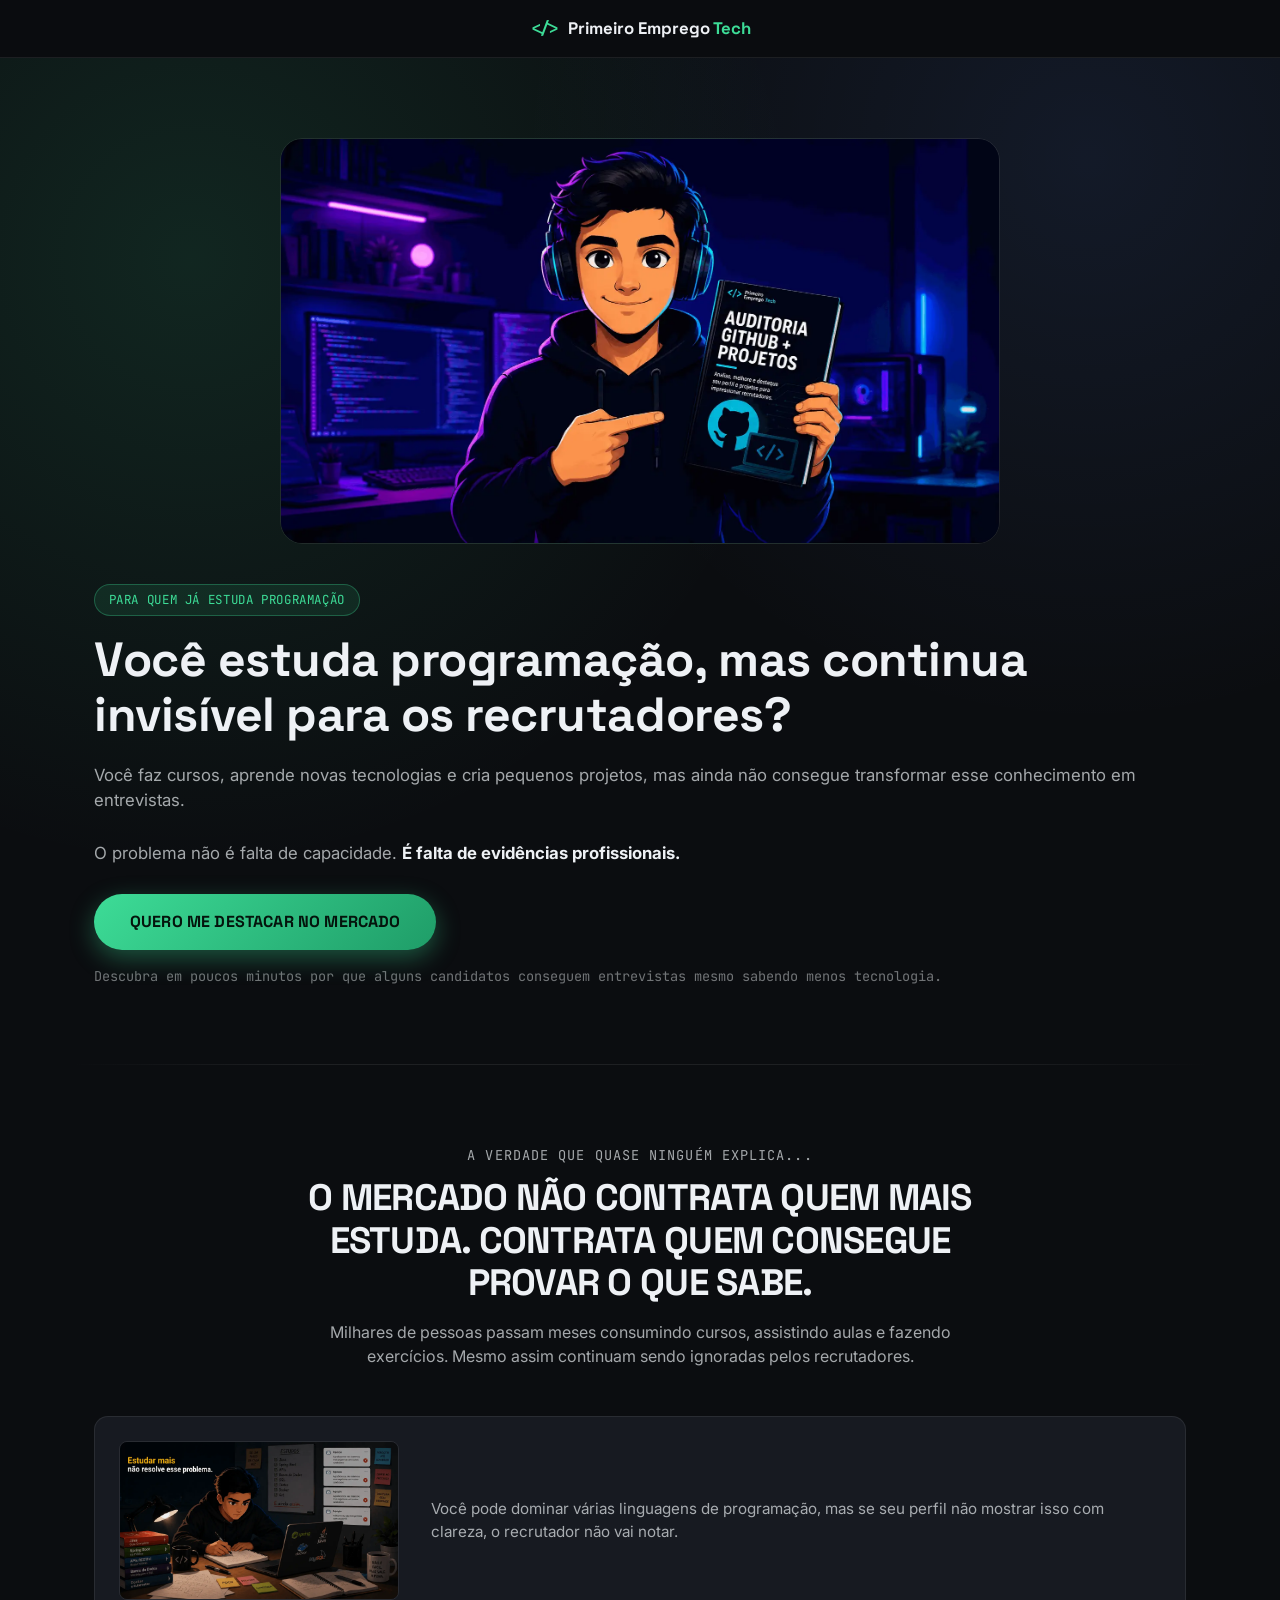
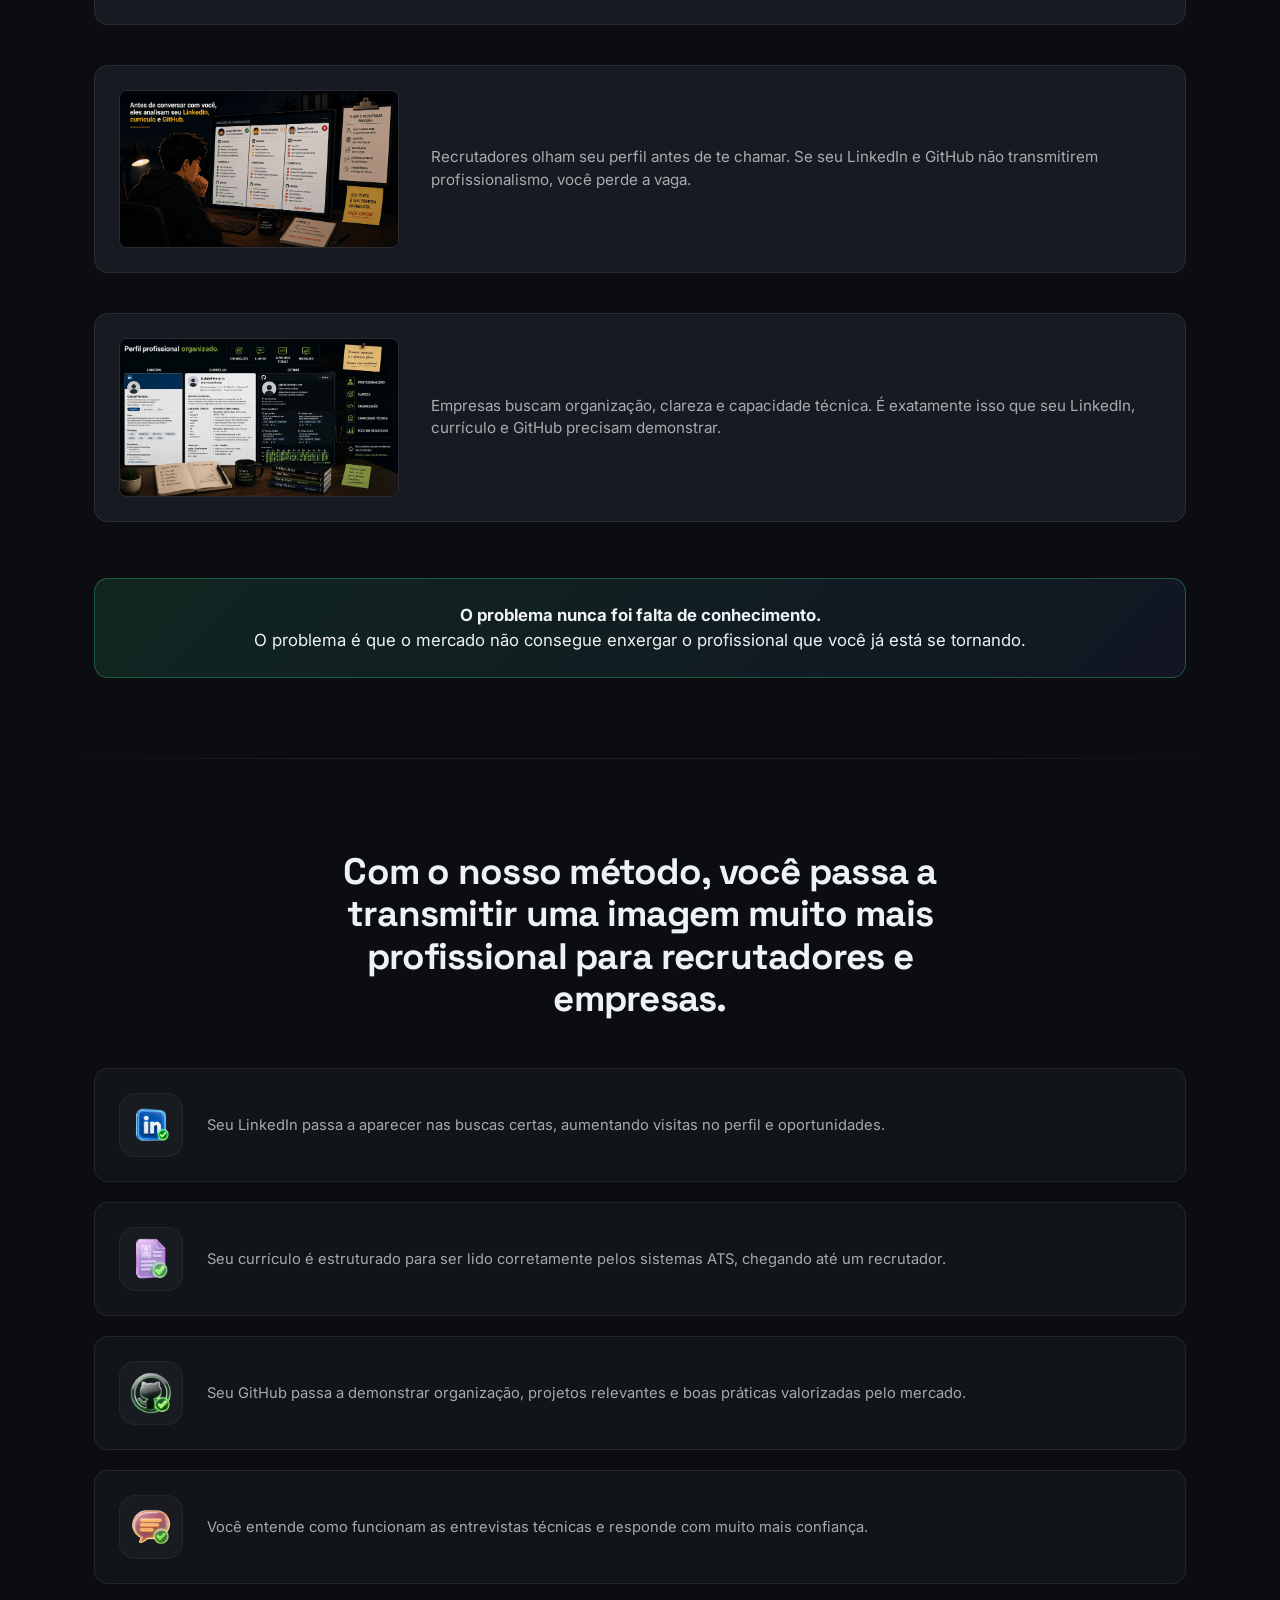
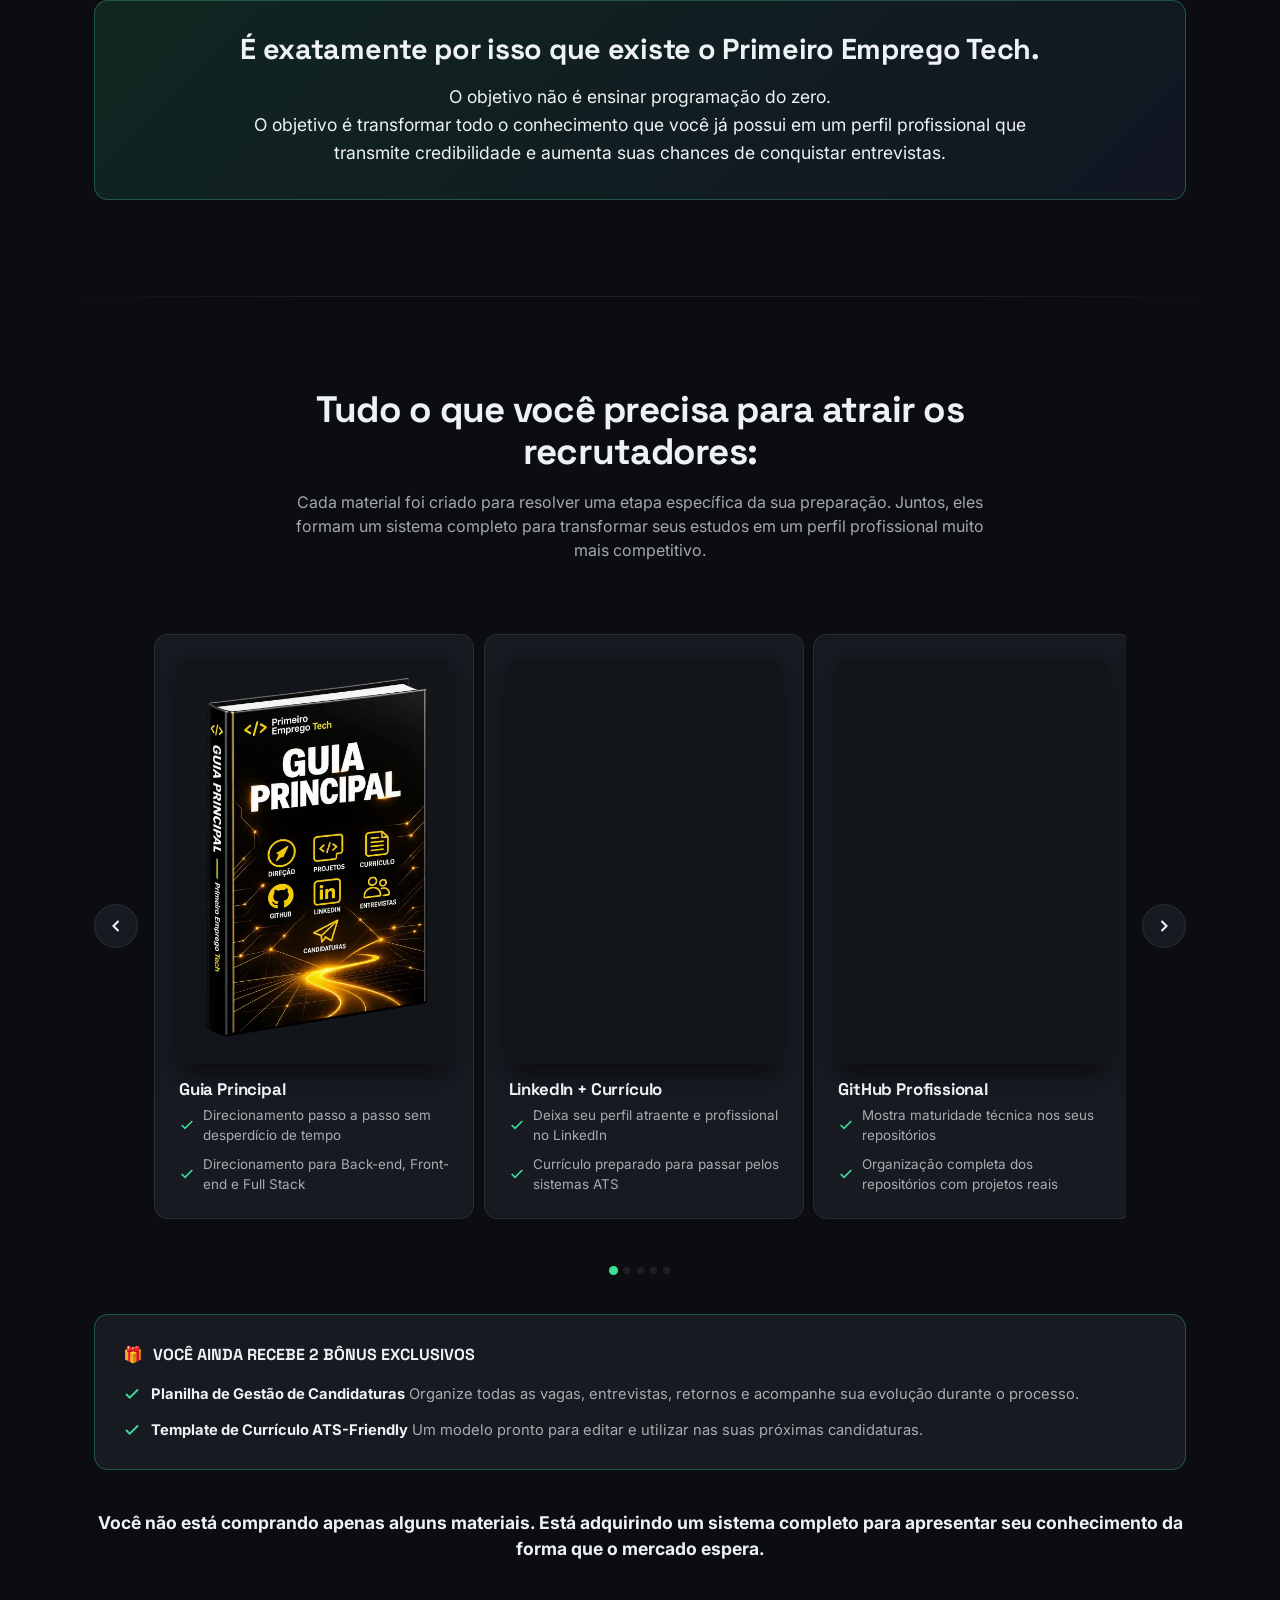
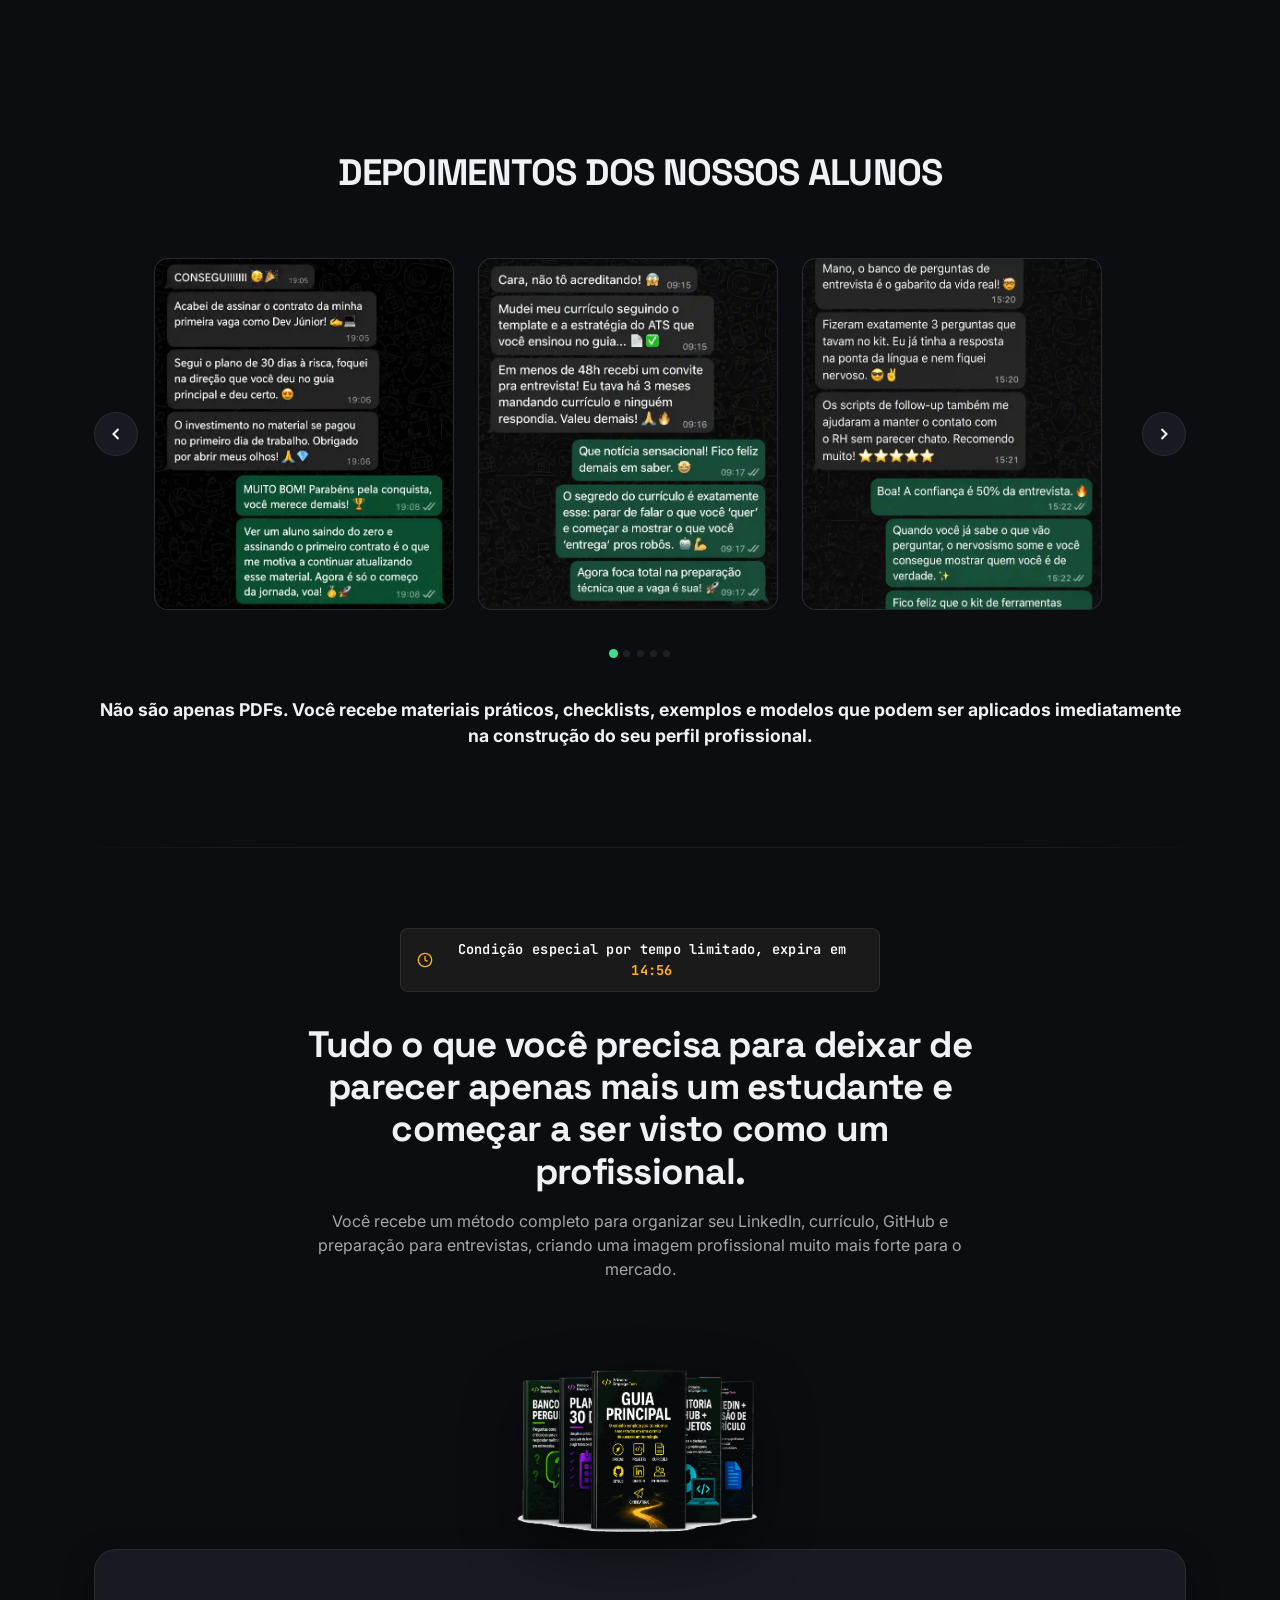
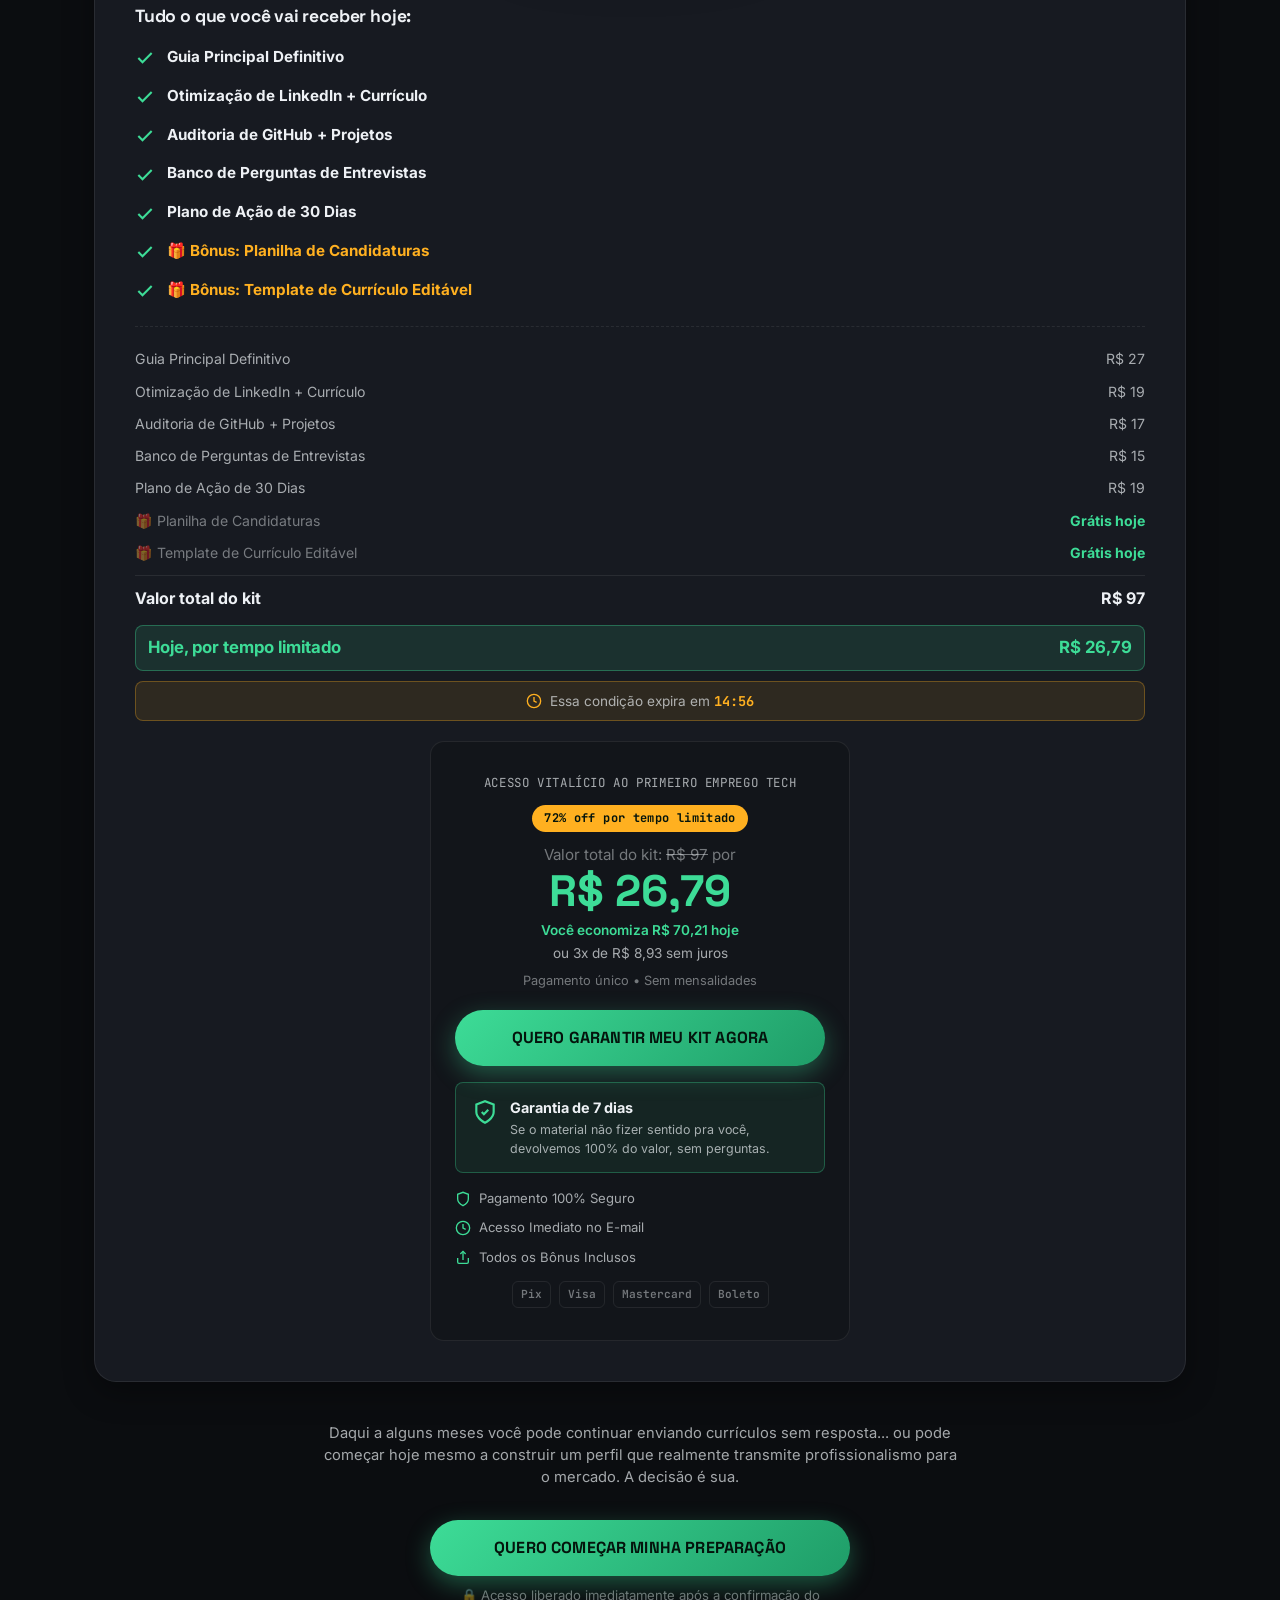
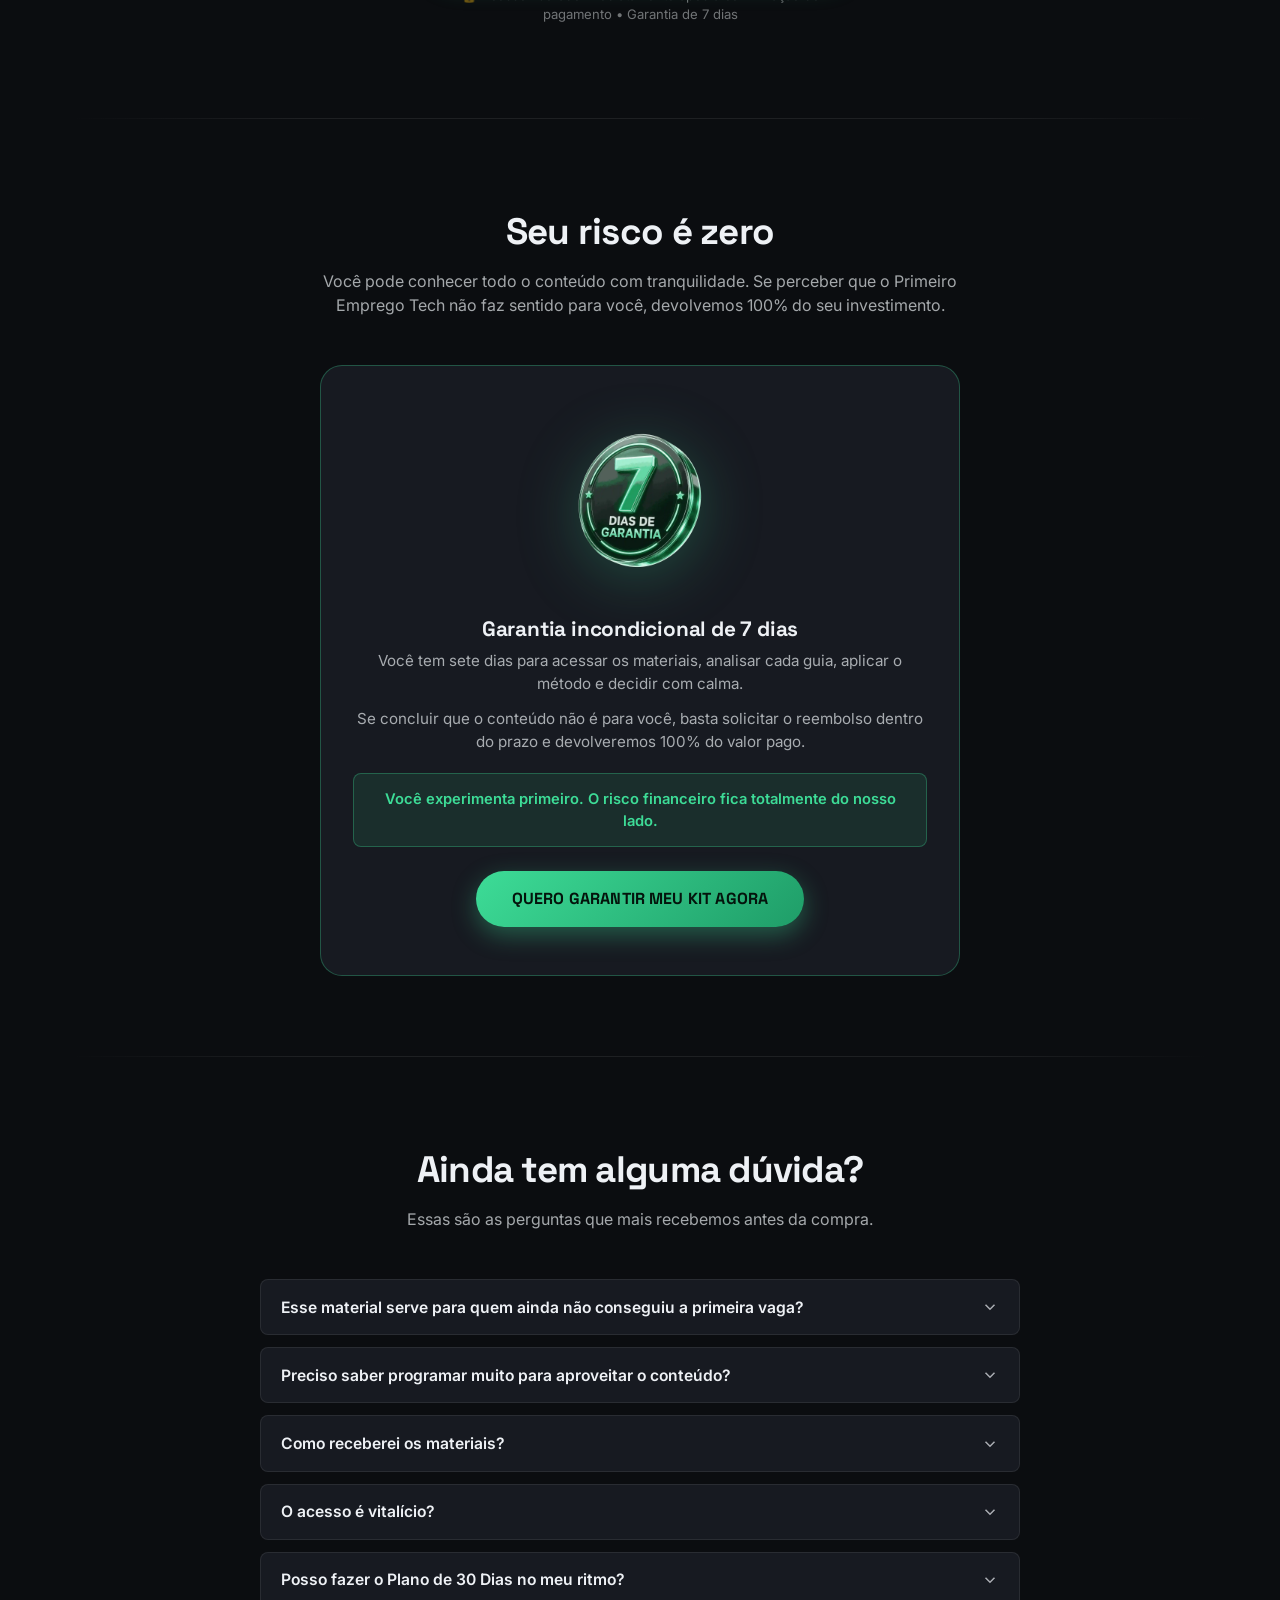
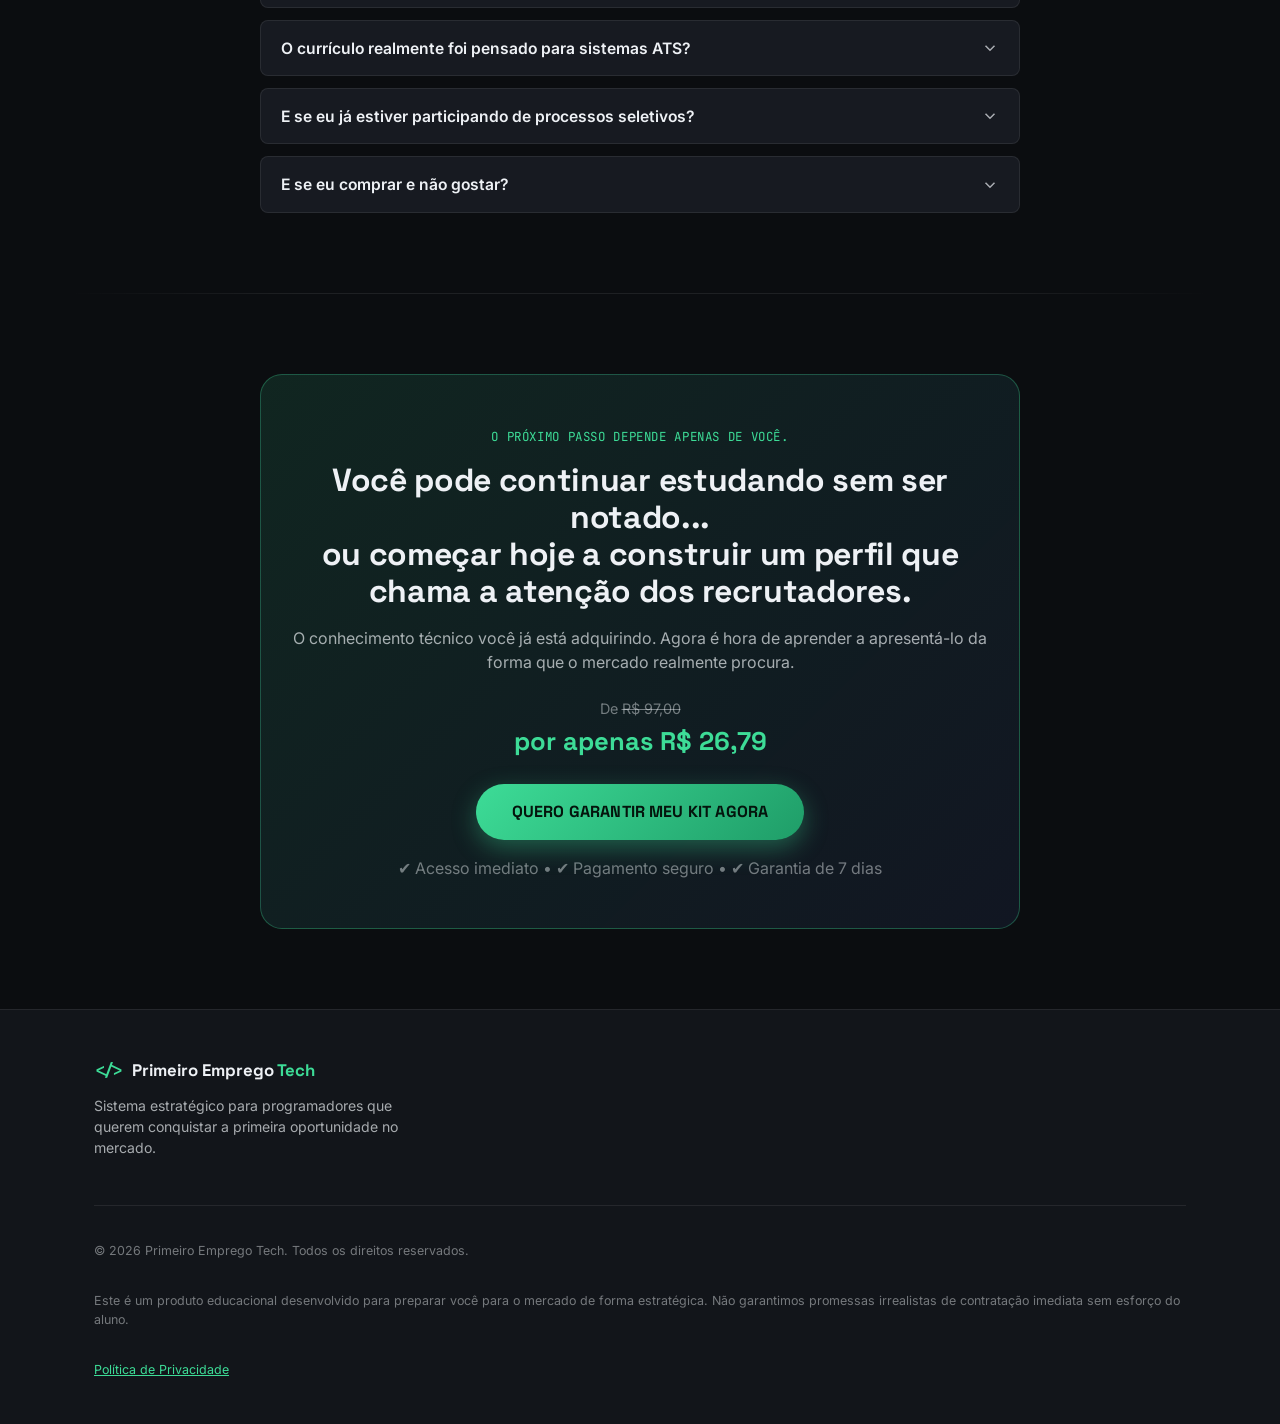
==== commit 31ba1527: "mudança 2 dia 18" ====
--- a/index.html
+++ b/index.html
@@ -364,7 +364,7 @@
                 <svg viewBox="0 0 24 24" fill="none" stroke="currentColor" stroke-width="2.5">
                   <polyline points="20 6 9 17 4 12"></polyline>
                 </svg>
-                Plano passo a passo sem desperdício de tempo
+                Direcionamento passo a passo sem desperdício de tempo
               </li>
               <li>
                 <svg viewBox="0 0 24 24" fill="none" stroke="currentColor" stroke-width="2.5">
@@ -384,7 +384,7 @@
                 <svg viewBox="0 0 24 24" fill="none" stroke="currentColor" stroke-width="2.5">
                   <polyline points="20 6 9 17 4 12"></polyline>
                 </svg>
-                Monte um perfil otimizada para o algoritmo do LinkedIn
+                Deixa seu perfil atraente e profissional no LinkedIn
               </li>
               <li>
                 <svg viewBox="0 0 24 24" fill="none" stroke="currentColor" stroke-width="2.5">
@@ -404,13 +404,13 @@
                 <svg viewBox="0 0 24 24" fill="none" stroke="currentColor" stroke-width="2.5">
                   <polyline points="20 6 9 17 4 12"></polyline>
                 </svg>
-                Organização completa dos repositórios
-              </li>
-              <li>
-                <svg viewBox="0 0 24 24" fill="none" stroke="currentColor" stroke-width="2.5">
-                  <polyline points="20 6 9 17 4 12"></polyline>
-                </svg>
-                Modelos de README e boas práticas de apresentação
+                Mostra maturidade técnica nos seus repositórios
+              </li>
+              <li>
+                <svg viewBox="0 0 24 24" fill="none" stroke="currentColor" stroke-width="2.5">
+                  <polyline points="20 6 9 17 4 12"></polyline>
+                </svg>
+                Organização completa dos repositórios com projetos reais
               </li>
             </ul>
           </div>
@@ -424,7 +424,7 @@
                 <svg viewBox="0 0 24 24" fill="none" stroke="currentColor" stroke-width="2.5">
                   <polyline points="20 6 9 17 4 12"></polyline>
                 </svg>
-                Responda às perguntas mais comuns nos processos seletivos.
+                Responde ás perguntas mais comuns nos processos seletivos
               </li>
               <li>
                 <svg viewBox="0 0 24 24" fill="none" stroke="currentColor" stroke-width="2.5">
@@ -470,7 +470,7 @@
 
         <div class="bonus-box-header">
           🎁
-          <span>BÔNUS EXCLUSIVOS</span>
+          <span>VOCÊ AINDA RECEBE 2 BÔNUS EXCLUSIVOS</span>
         </div>
 
         <ul class="bonus-list">
@@ -653,7 +653,6 @@
                 </svg>
                 <span>
                   <strong>Guia Principal Definitivo</strong>
-                  <small>Direcionamento estratégico para parar de estudar no escuro.</small>
                 </span>
               </li>
 
@@ -663,7 +662,6 @@
                 </svg>
                 <span>
                   <strong>Otimização de LinkedIn + Currículo</strong>
-                  <small>Deixe seu perfil atraente e passe nos filtros ATS.</small>
                 </span>
               </li>
 
@@ -673,7 +671,6 @@
                 </svg>
                 <span>
                   <strong>Auditoria de GitHub + Projetos</strong>
-                  <small>Mostre maturidade técnica nos seus repositórios.</small>
                 </span>
               </li>
 
@@ -683,7 +680,6 @@
                 </svg>
                 <span>
                   <strong>Banco de Perguntas de Entrevistas</strong>
-                  <small>Treine com respostas testadas para etapas técnicas de programação e comportamentais.</small>
                 </span>
               </li>
 
@@ -693,7 +689,6 @@
                 </svg>
                 <span>
                   <strong>Plano de Ação de 30 Dias</strong>
-                  <small>Meta diária executável para conquistar entrevistas rapidamente.</small>
                 </span>
               </li>
 
@@ -703,7 +698,6 @@
                 </svg>
                 <span>
                   <strong>🎁 Bônus: Planilha de Candidaturas</strong>
-                  <small>Controle e clareza sobre todas as suas aplicações.</small>
                 </span>
               </li>
 
@@ -713,7 +707,6 @@
                 </svg>
                 <span>
                   <strong>🎁 Bônus: Template de Currículo Editável</strong>
-                  <small>Modelo pronto, testado e aprovado por recrutadores.</small>
                 </span>
               </li>
 
--- a/styles.css
+++ b/styles.css
@@ -595,7 +595,7 @@
   display: flex;
   flex-wrap: nowrap;
   overflow-x: auto;
-  gap: 1.5rem;
+  gap: 0.6rem;
   scroll-snap-type: x mandatory;
   -webkit-overflow-scrolling: touch;
   padding: 1.5rem 0;
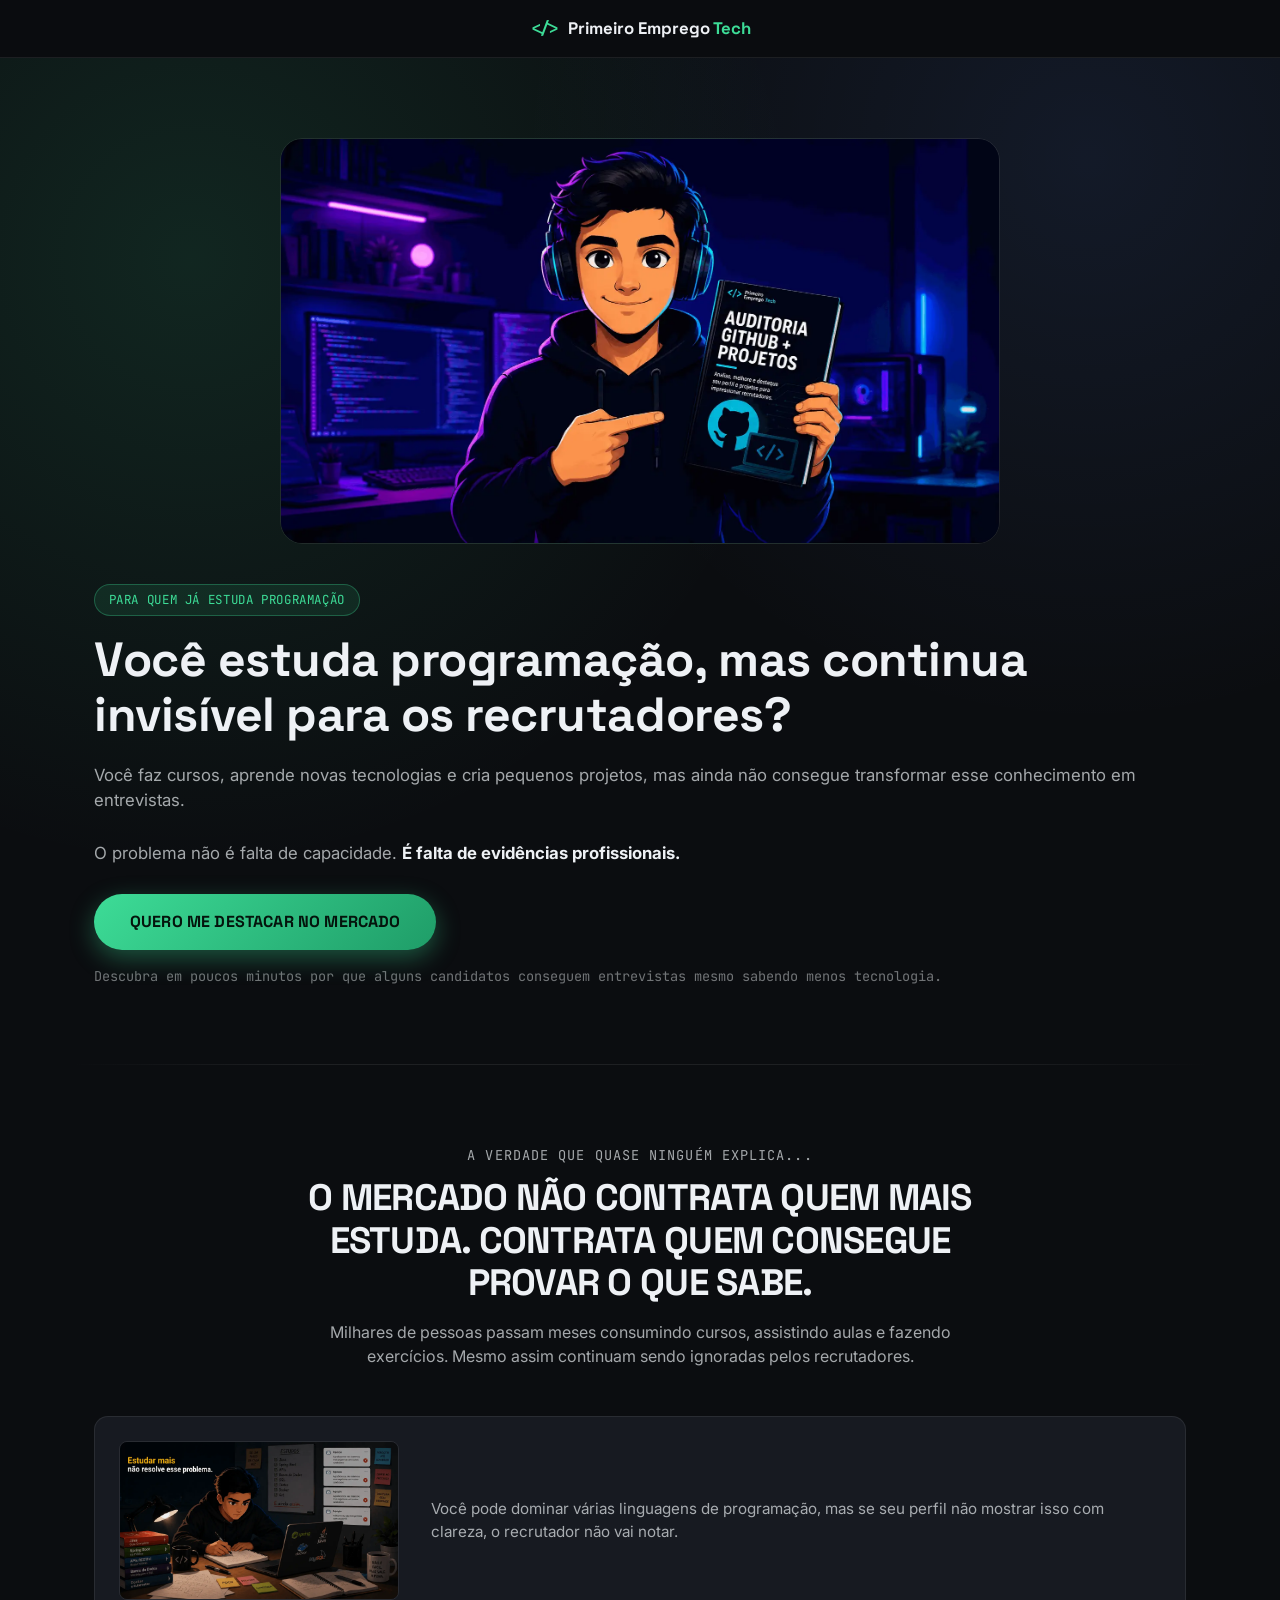
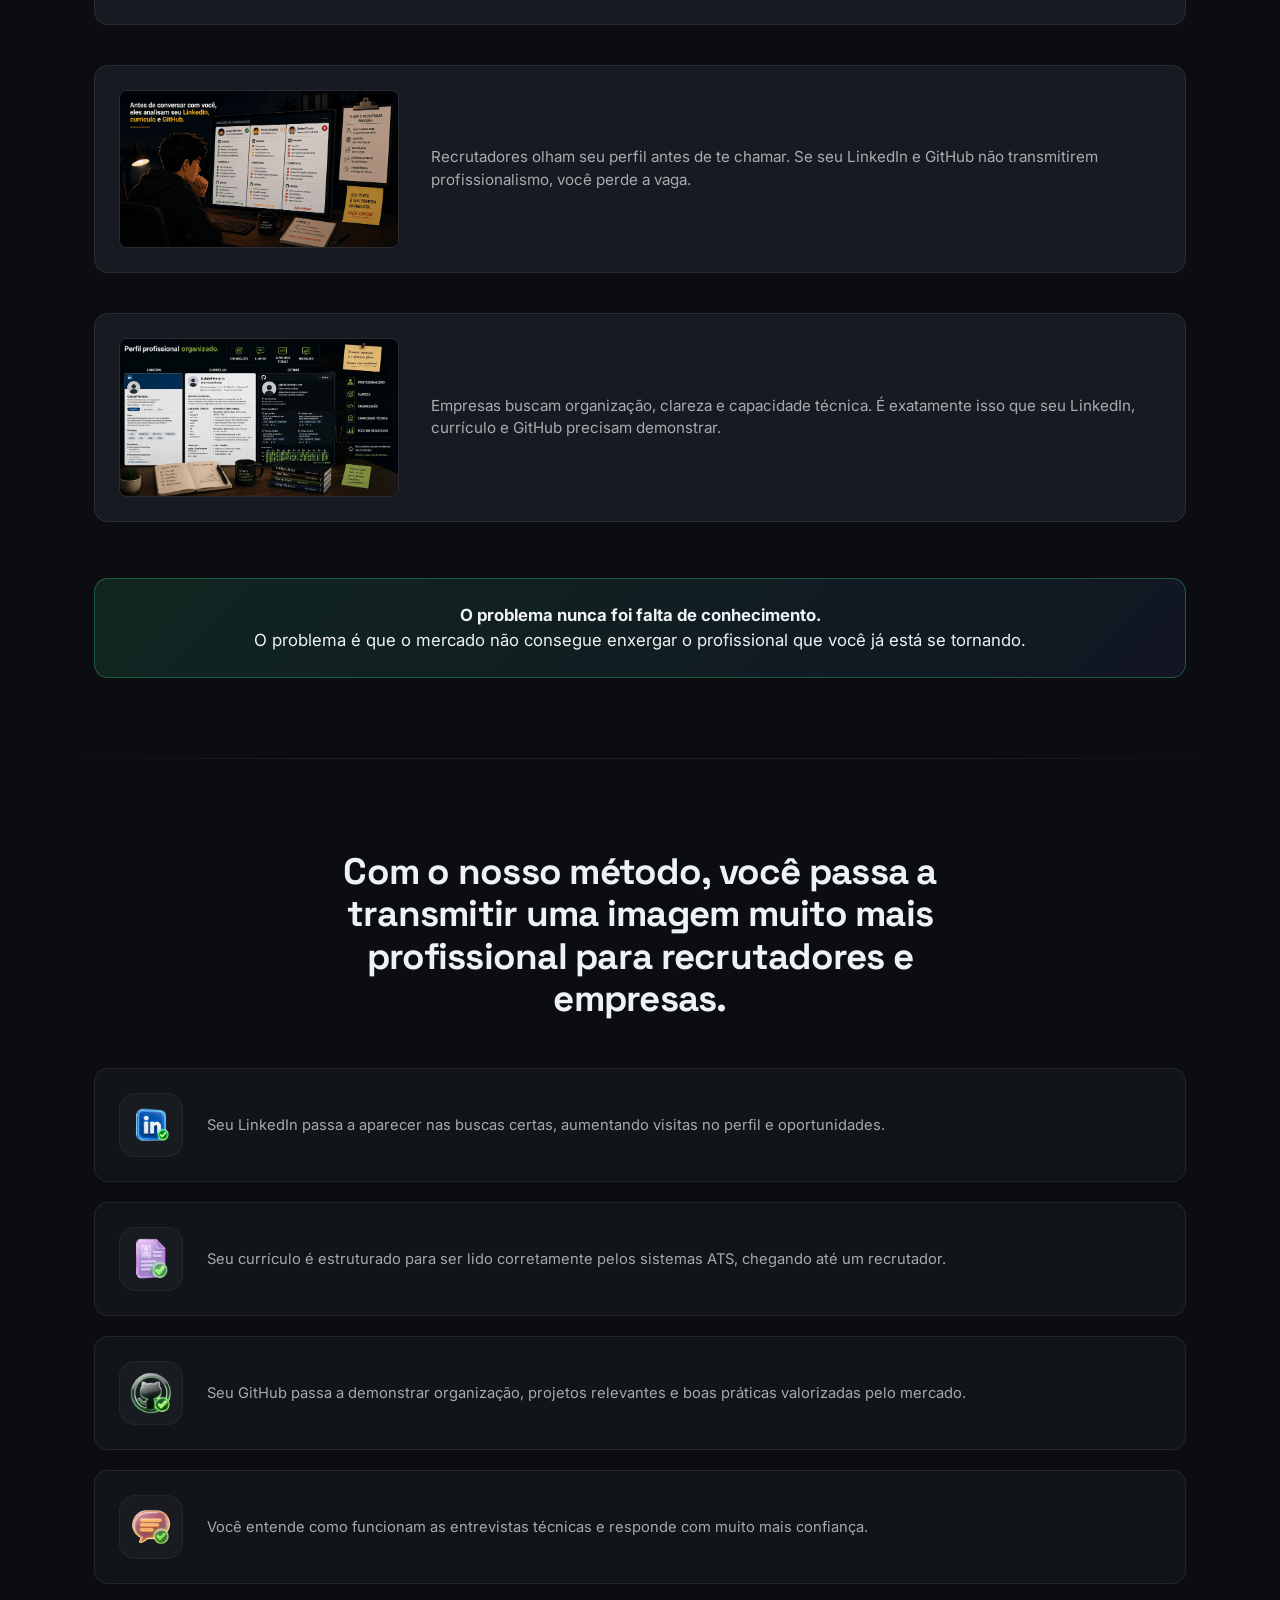
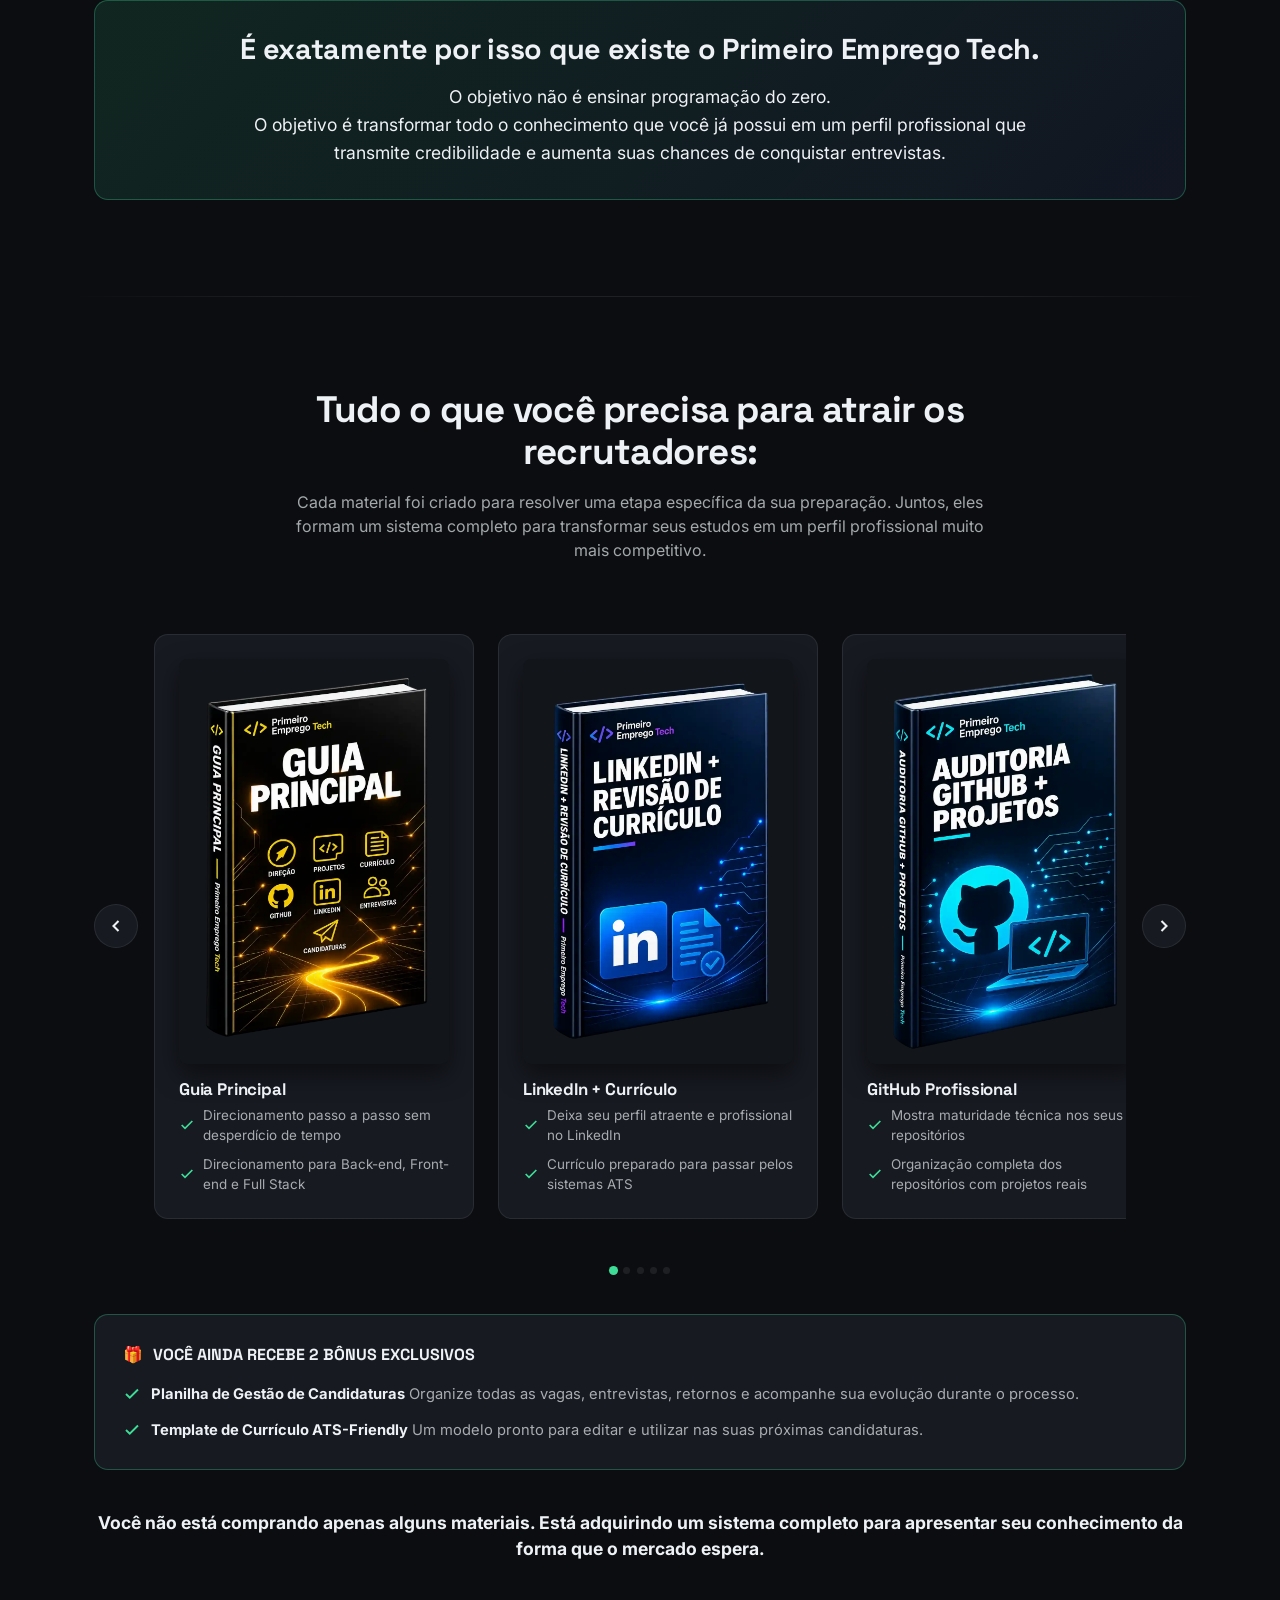
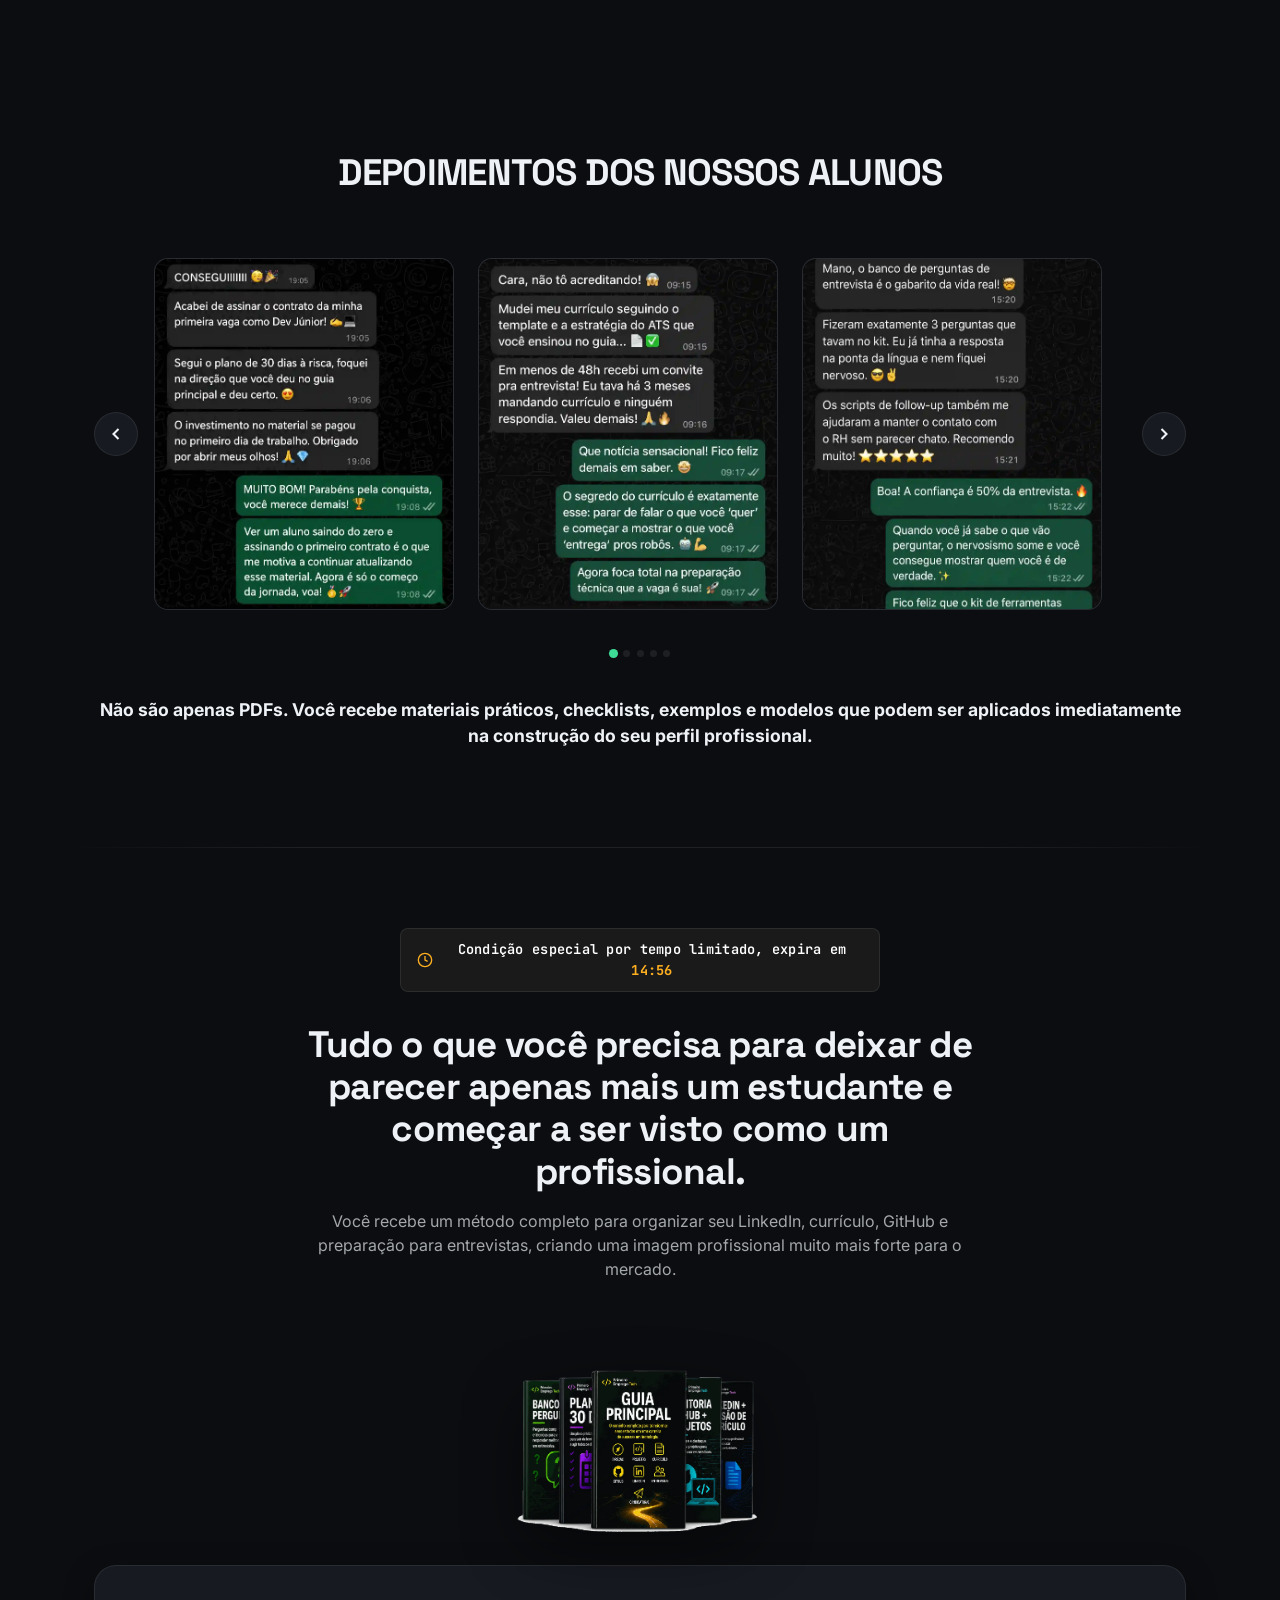
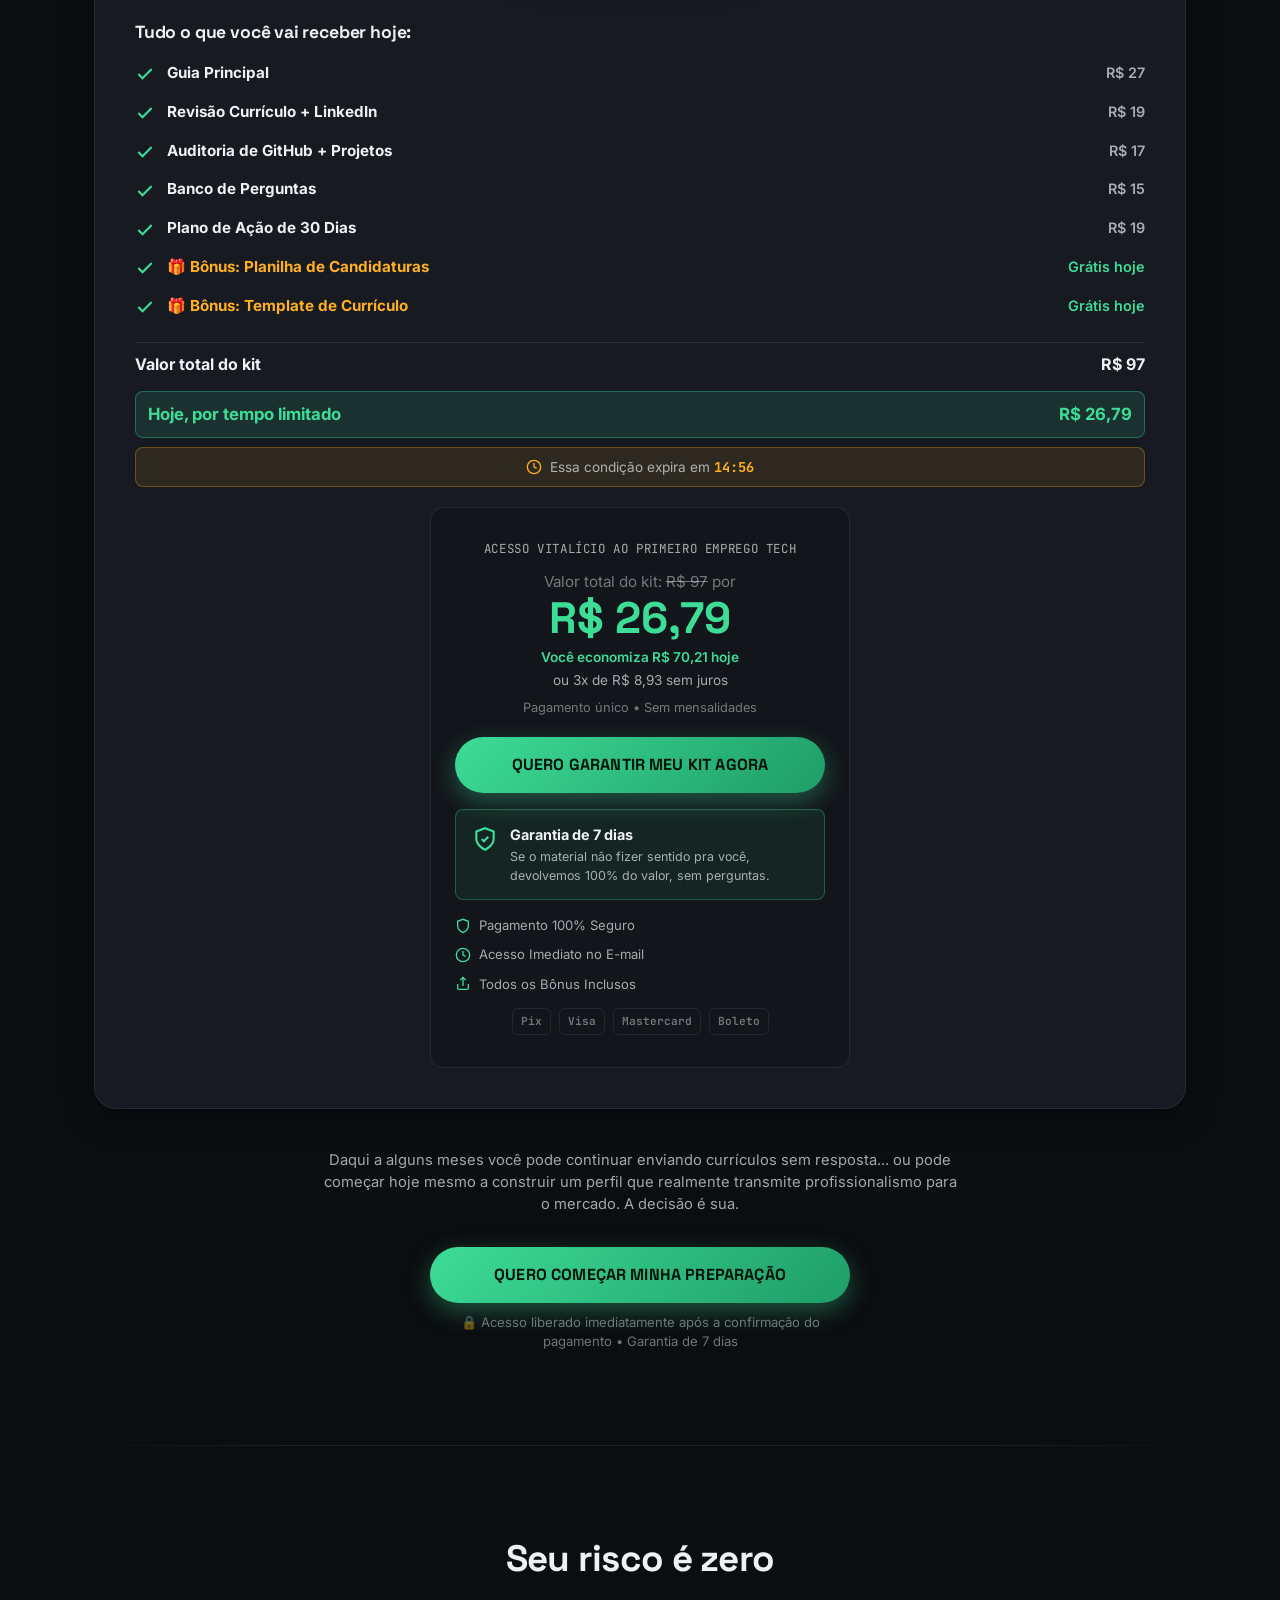
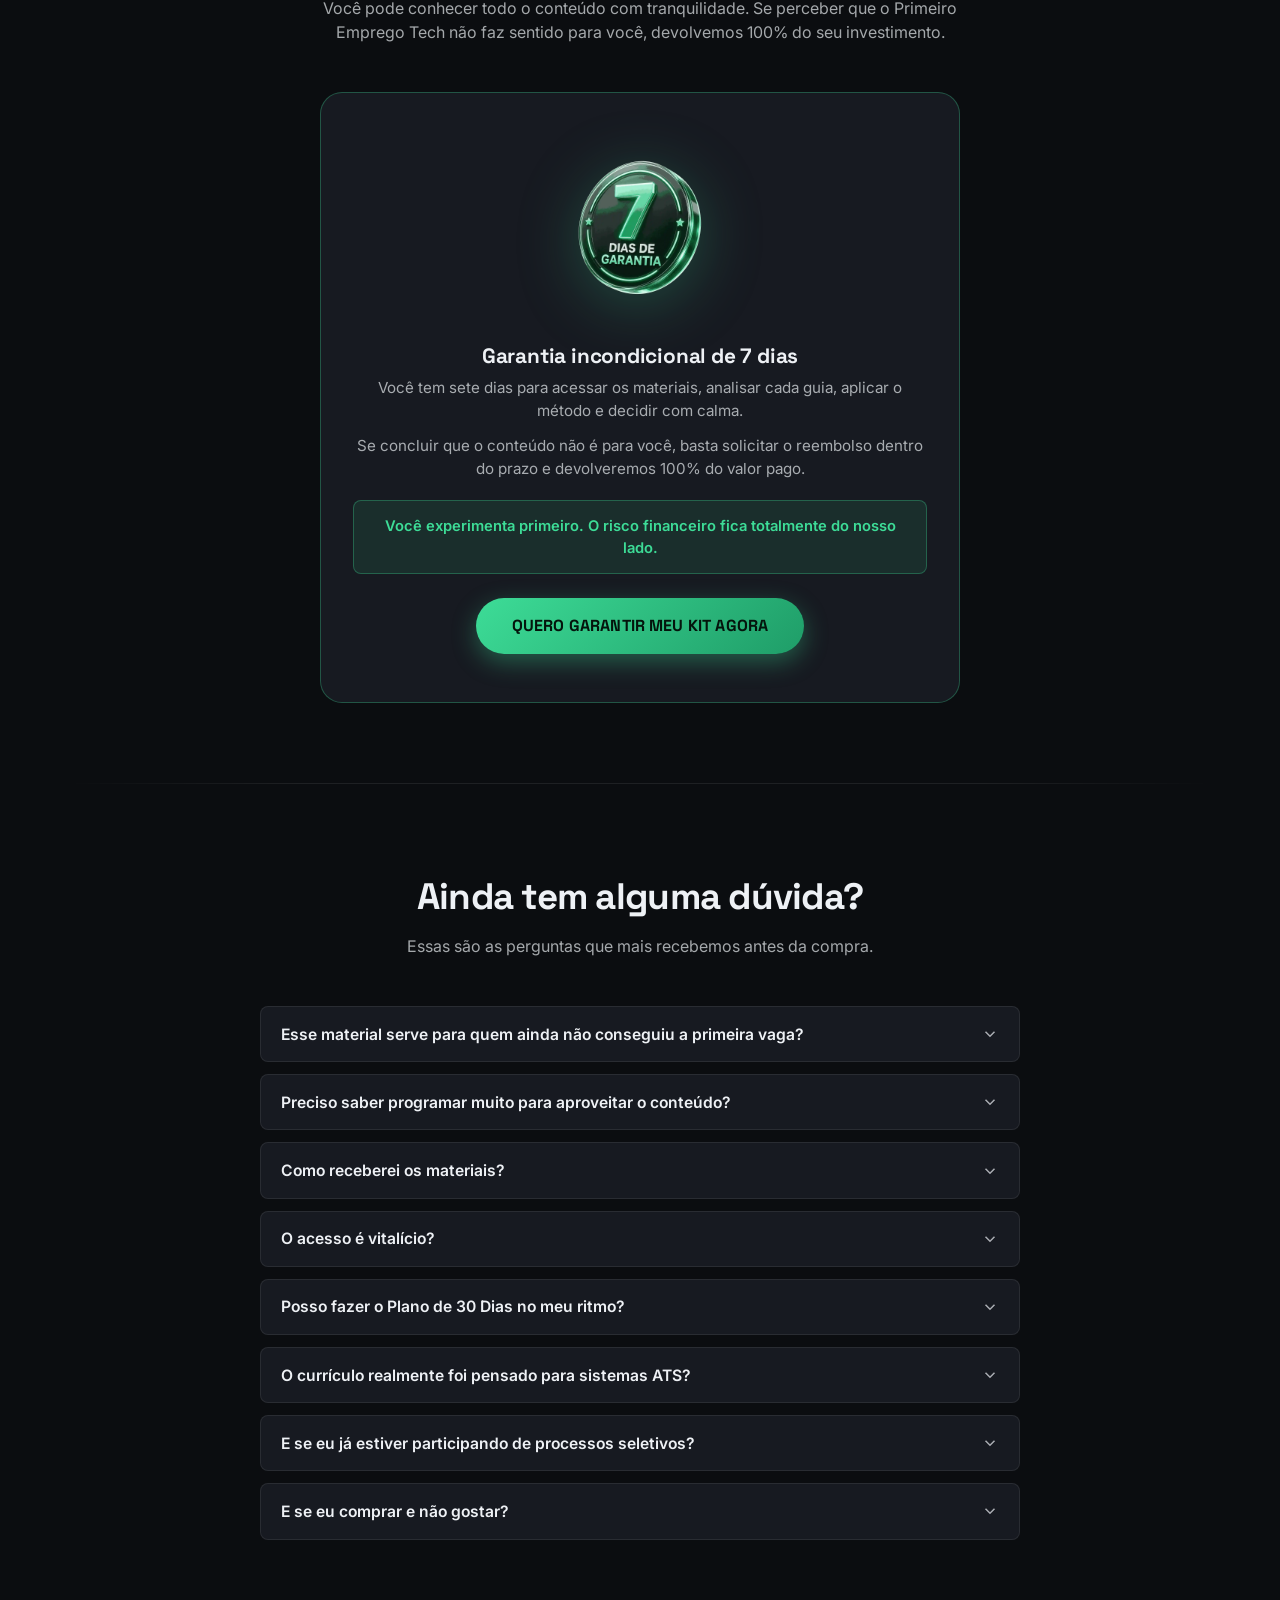
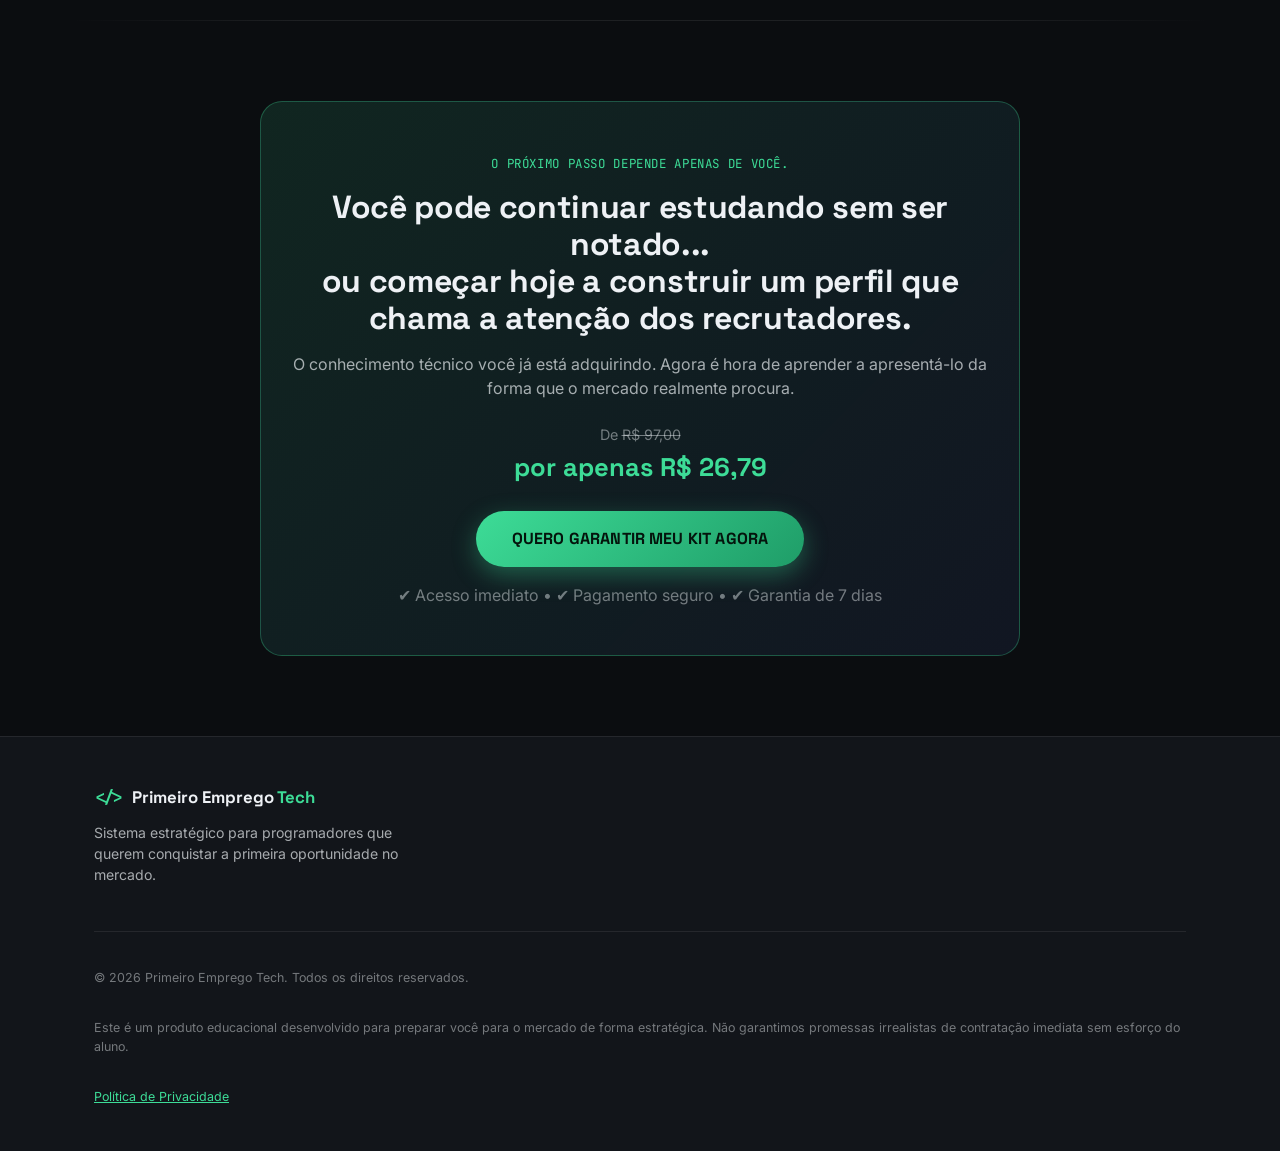
==== commit 61929098: "mudança 2 dia 19" ====
--- a/index.html
+++ b/index.html
@@ -417,7 +417,8 @@
 
           <!-- Entrevistas -->
           <div class="product-card reveal" data-c="green">
-            <img src="image/LivroBanco.webp" alt="Banco de Perguntas" class="product-img" loading="lazy" decoding="async">
+            <img src="image/LivroBanco.webp" alt="Banco de Perguntas" class="product-img" loading="lazy"
+              decoding="async">
             <h3>Banco de Perguntas</h3>
             <ul>
               <li>
@@ -652,8 +653,9 @@
                   <polyline points="20 6 9 17 4 12"></polyline>
                 </svg>
                 <span>
-                  <strong>Guia Principal Definitivo</strong>
+                  <strong>Guia Principal</strong>
                 </span>
+                <span class="offer-item-price">R$ 27</span>
               </li>
 
               <li>
@@ -661,8 +663,9 @@
                   <polyline points="20 6 9 17 4 12"></polyline>
                 </svg>
                 <span>
-                  <strong>Otimização de LinkedIn + Currículo</strong>
+                  <strong>Revisão Currículo + LinkedIn</strong>
                 </span>
+                <span class="offer-item-price">R$ 19</span>
               </li>
 
               <li>
@@ -672,6 +675,7 @@
                 <span>
                   <strong>Auditoria de GitHub + Projetos</strong>
                 </span>
+                <span class="offer-item-price">R$ 17</span>
               </li>
 
               <li>
@@ -679,8 +683,9 @@
                   <polyline points="20 6 9 17 4 12"></polyline>
                 </svg>
                 <span>
-                  <strong>Banco de Perguntas de Entrevistas</strong>
+                  <strong>Banco de Perguntas</strong>
                 </span>
+                <span class="offer-item-price">R$ 15</span>
               </li>
 
               <li>
@@ -690,6 +695,7 @@
                 <span>
                   <strong>Plano de Ação de 30 Dias</strong>
                 </span>
+                <span class="offer-item-price">R$ 19</span>
               </li>
 
               <li class="bonus-item">
@@ -699,6 +705,7 @@
                 <span>
                   <strong>🎁 Bônus: Planilha de Candidaturas</strong>
                 </span>
+                <span class="offer-item-price">Grátis hoje</span>
               </li>
 
               <li class="bonus-item">
@@ -706,20 +713,13 @@
                   <polyline points="20 6 9 17 4 12"></polyline>
                 </svg>
                 <span>
-                  <strong>🎁 Bônus: Template de Currículo Editável</strong>
+                  <strong>🎁 Bônus: Template de Currículo</strong>
                 </span>
-              </li>
-
+                <span class="offer-item-price">Grátis hoje</span>
+              </li>
             </ul>
 
             <div class="value-stack">
-              <div class="value-row"><span>Guia Principal Definitivo</span><span>R$ 27</span></div>
-              <div class="value-row"><span>Otimização de LinkedIn + Currículo</span><span>R$ 19</span></div>
-              <div class="value-row"><span>Auditoria de GitHub + Projetos</span><span>R$ 17</span></div>
-              <div class="value-row"><span>Banco de Perguntas de Entrevistas</span><span>R$ 15</span></div>
-              <div class="value-row"><span>Plano de Ação de 30 Dias</span><span>R$ 19</span></div>
-              <div class="value-row bonus"><span>🎁 Planilha de Candidaturas</span><span>Grátis hoje</span></div>
-              <div class="value-row bonus"><span>🎁 Template de Currículo Editável</span><span>Grátis hoje</span></div>
               <div class="value-row total"><span>Valor total do kit</span><span>R$ 97</span></div>
               <div class="value-row highlight">
                 <span>Hoje, por tempo limitado</span>
@@ -742,10 +742,6 @@
               Acesso vitalício ao Primeiro Emprego Tech
             </span>
 
-            <span class="offer-discount-badge">
-              72% off por tempo limitado
-            </span>
-
             <span class="offer-old-price">
               Valor total do kit: <s>R$ 97</s> por
             </span>
@@ -766,7 +762,8 @@
               Pagamento único • Sem mensalidades
             </span>
 
-            <a href="https://pay.kiwify.com.br/8sbjLgX" class="btn btn-primary btn-lg buy-btn" target="_blank" rel="noopener noreferrer">
+            <a href="https://pay.kiwify.com.br/8sbjLgX" class="btn btn-primary btn-lg buy-btn" target="_blank"
+              rel="noopener noreferrer">
               QUERO GARANTIR MEU KIT AGORA
             </a>
 
@@ -831,7 +828,8 @@
         </p>
 
         <div class="offer-second-cta">
-          <a href="https://pay.kiwify.com.br/8sbjLgX" class="btn btn-primary btn-lg buy-btn" target="_blank" rel="noopener noreferrer">
+          <a href="https://pay.kiwify.com.br/8sbjLgX" class="btn btn-primary btn-lg buy-btn" target="_blank"
+            rel="noopener noreferrer">
             QUERO COMEÇAR MINHA PREPARAÇÃO
           </a>
           <p class="offer-second-cta-note">
--- a/styles.css
+++ b/styles.css
@@ -296,7 +296,7 @@
 
 @keyframes heroFloat {
   0% { transform: translateY(0px); }
-  50% { transform: translateY(-5px); }
+  50% { transform: translateY(-14px); }
   100% { transform: translateY(0px); }
 }
 
@@ -595,7 +595,7 @@
   display: flex;
   flex-wrap: nowrap;
   overflow-x: auto;
-  gap: 0.6rem;
+  gap: 1.5rem;
   scroll-snap-type: x mandatory;
   -webkit-overflow-scrolling: touch;
   padding: 1.5rem 0;
@@ -610,7 +610,7 @@
 
 .product-card {
   flex: 0 0 320px;
-  scroll-snap-align: center;
+  scroll-snap-align: start;
   background: var(--card);
   border: 1px solid var(--border);
   border-radius: var(--radius-md);
@@ -650,7 +650,7 @@
 
 @media (max-width: 480px) {
   .product-card {
-    flex: 0 0 85%;
+    flex: 0 0 80%;
   }
 }
 
@@ -838,7 +838,7 @@
 .offer-header-img {
   display: flex;
   justify-content: center;
-  margin-bottom: -2.5rem;
+  margin-bottom: -1.5rem;
   position: relative;
   z-index: 2;
 }
@@ -905,8 +905,6 @@
 
 .value-stack {
   margin-top: 1.5rem;
-  border-top: 1px dashed var(--border);
-  padding-top: 1rem;
 }
 
 .value-row {
@@ -1015,6 +1013,19 @@
   margin-bottom: .75rem;
 }
 
+.offer-item-price {
+  margin-left: auto;
+  flex-shrink: 0;
+  font-size: .9rem;
+  font-weight: 600;
+  color: var(--text-dim);
+  white-space: nowrap;
+}
+
+.offer-list li.bonus-item .offer-item-price {
+  color: var(--accent);
+}
+
 .offer-old-price {
   font-size: .95rem;
   color: var(--text-faint);
@@ -1304,7 +1315,7 @@
 
 .feedback-card {
   flex: 0 0 300px; /* Largura fixa para os itens do carrossel */
-  scroll-snap-align: center;
+  scroll-snap-align: start;
   border-radius: var(--radius-md);
   overflow: hidden;
   border: 1px solid var(--border);
@@ -1314,7 +1325,7 @@
 
 @media (max-width: 480px) {
   .feedback-card {
-    flex: 0 0 85%; /* No mobile, mostra quase a imagem toda */
+    flex: 0 0 80%; /* No mobile, deixa a borda do próximo card visível */
   }
 }
 
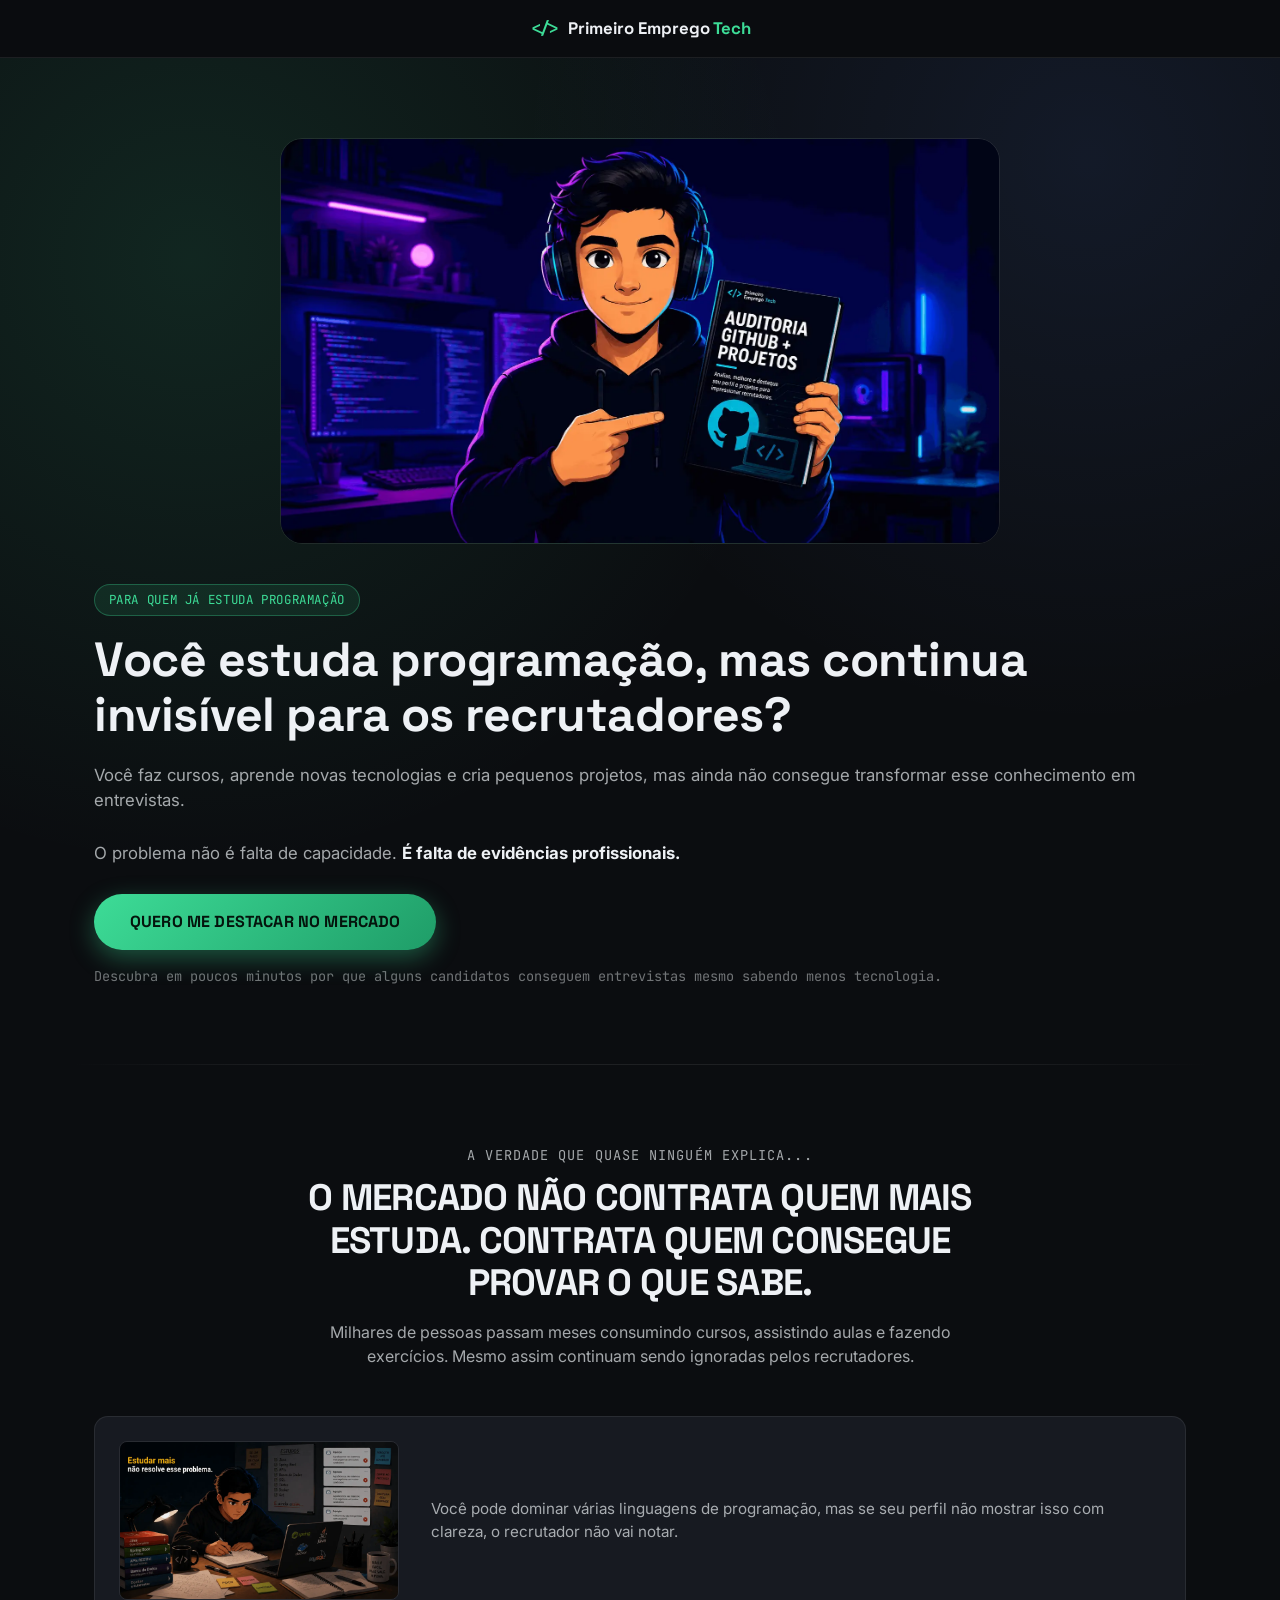
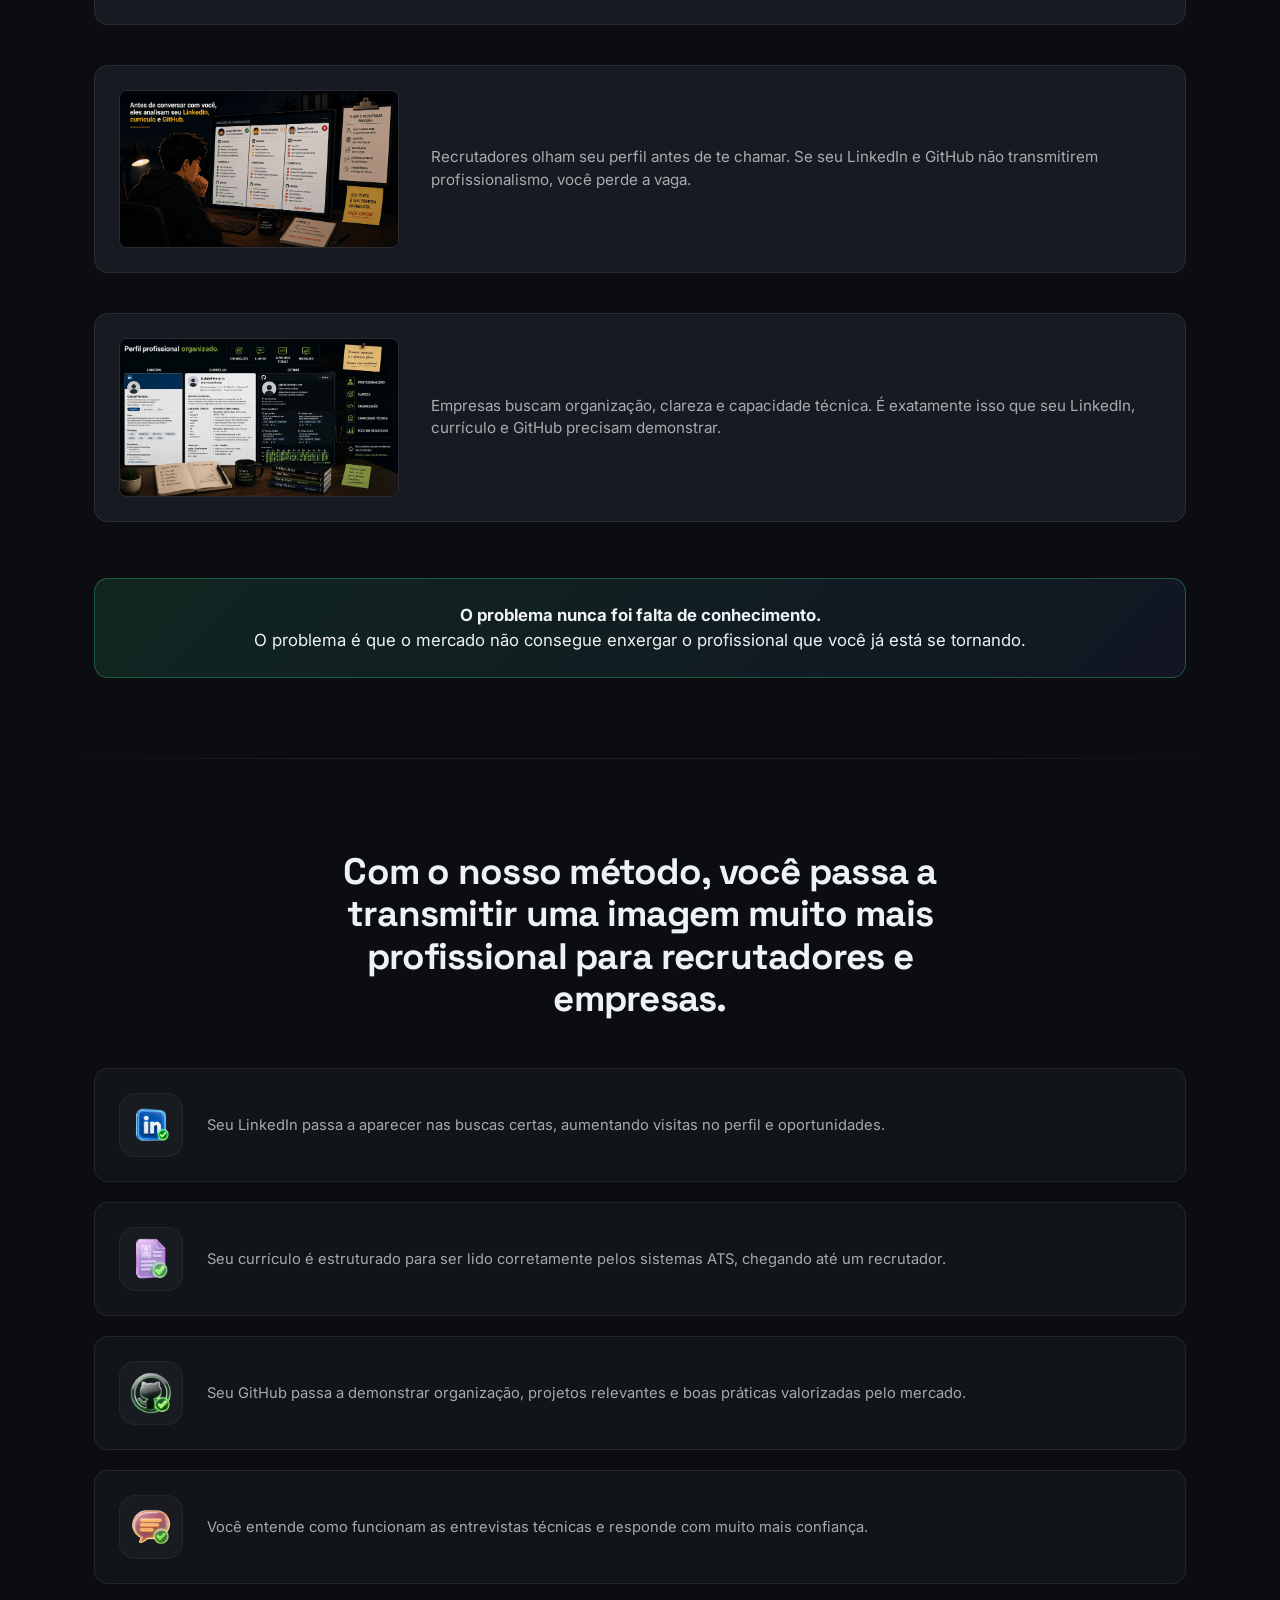
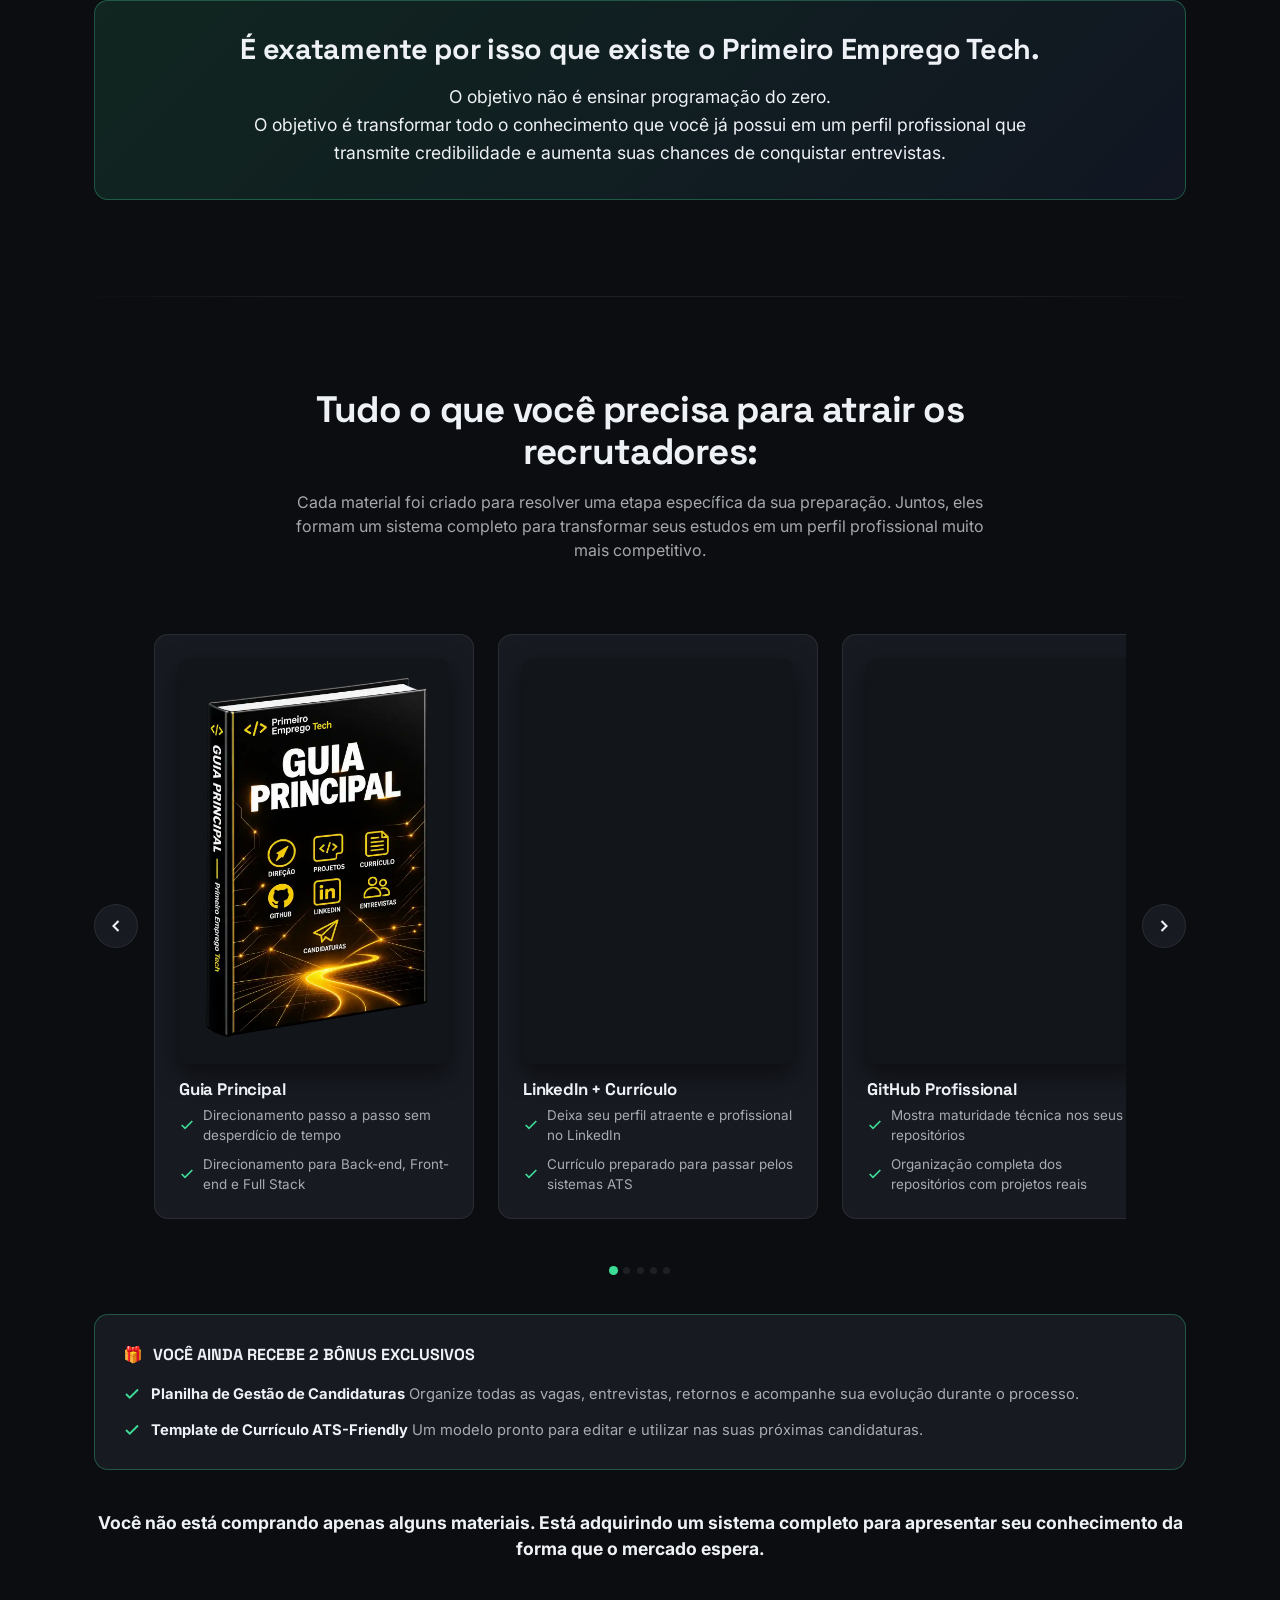
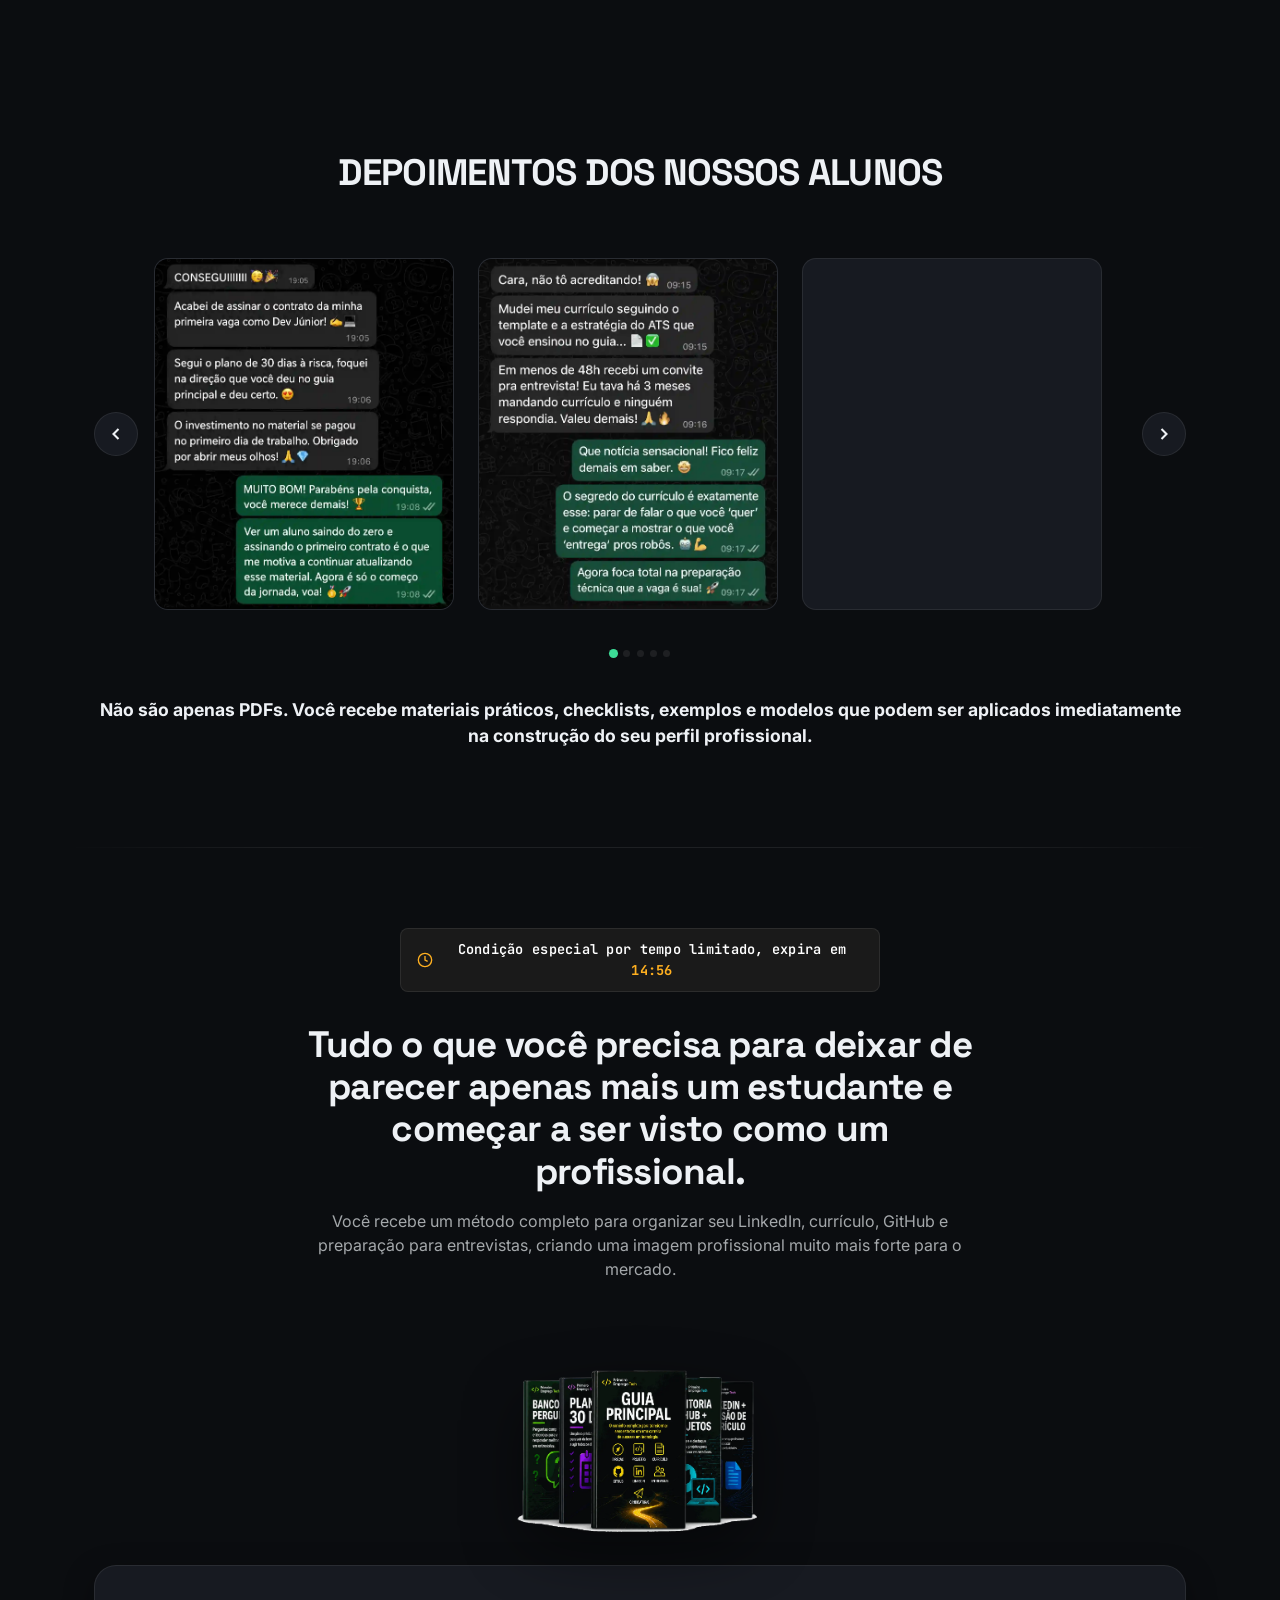
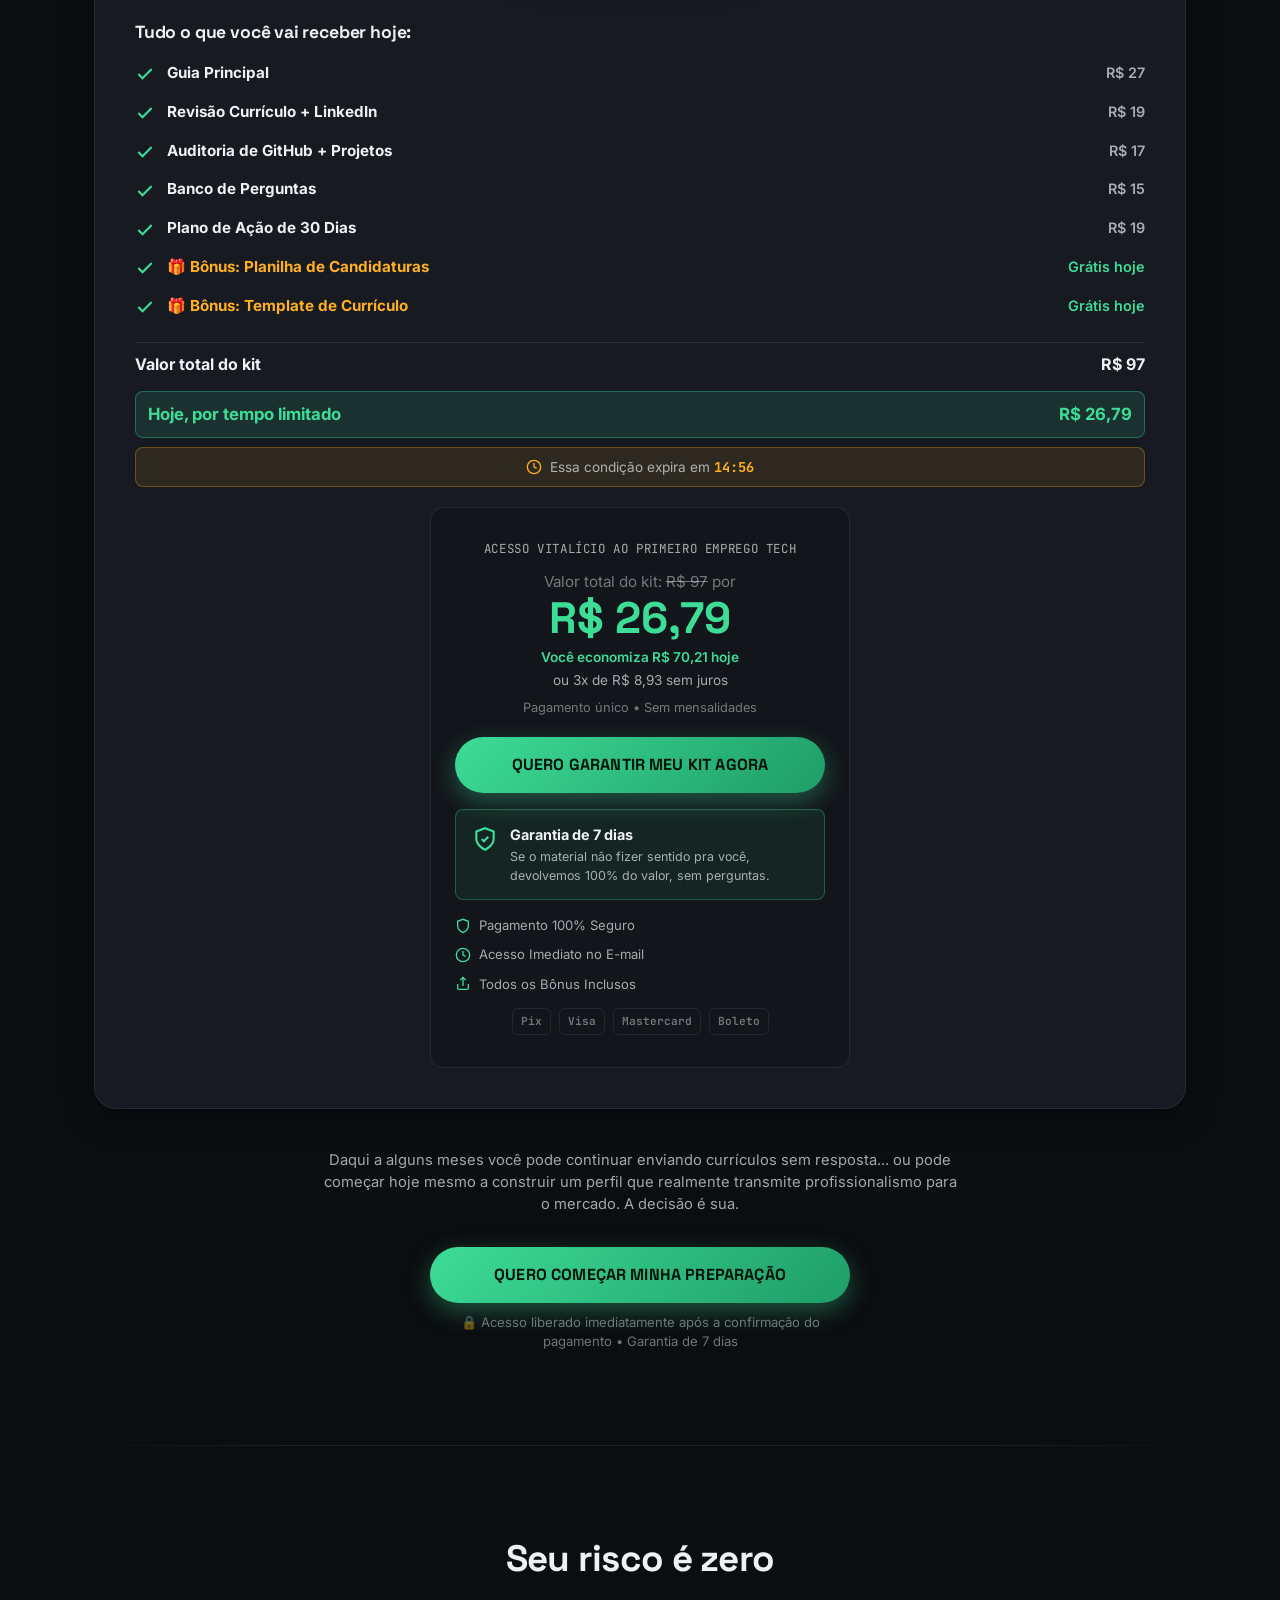
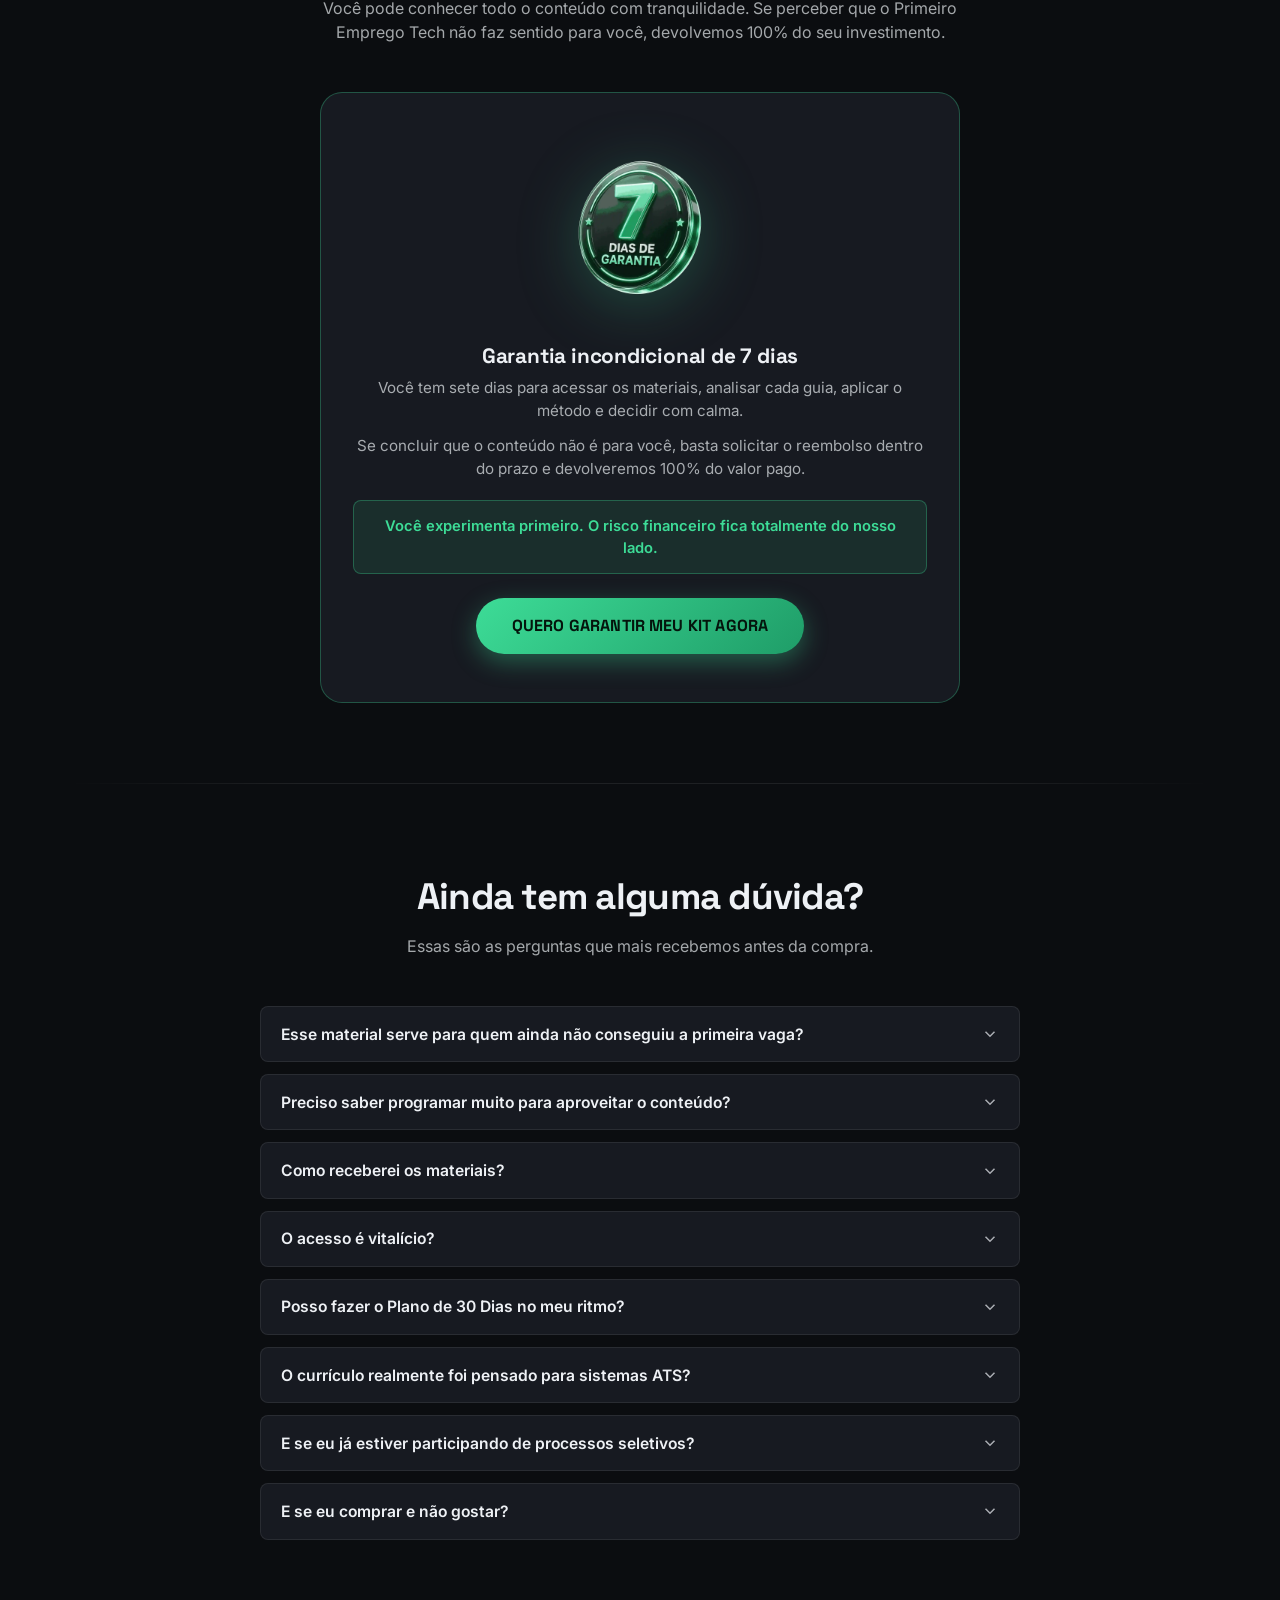
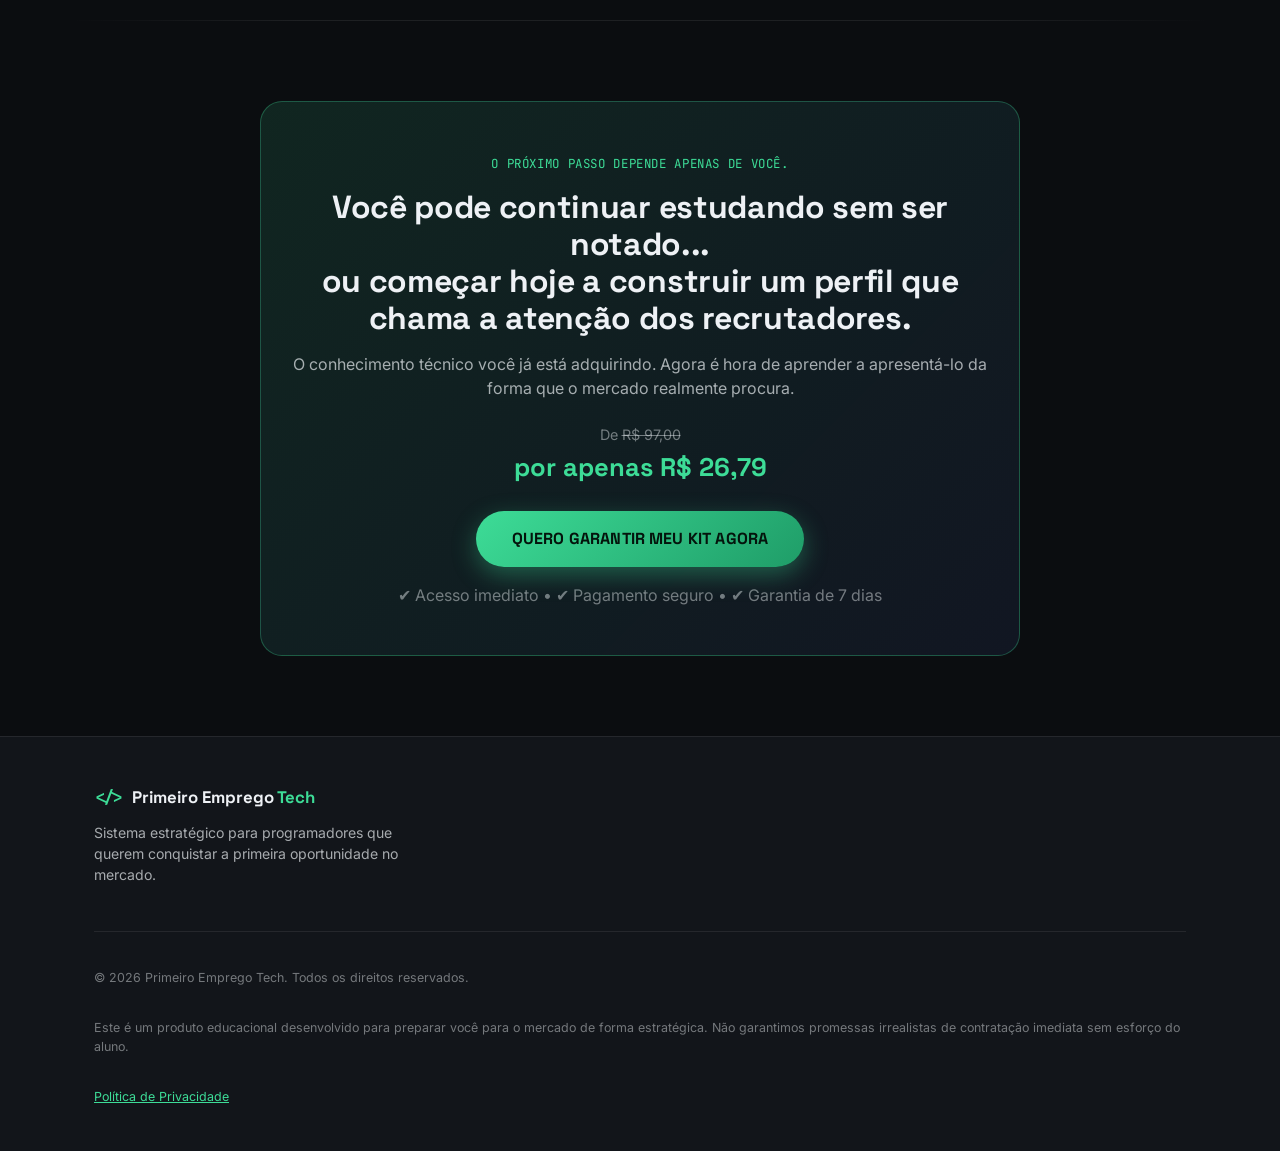
==== commit cc6ab82c: "mudança 1 dia 20" ====
--- a/index.html
+++ b/index.html
@@ -425,7 +425,7 @@
                 <svg viewBox="0 0 24 24" fill="none" stroke="currentColor" stroke-width="2.5">
                   <polyline points="20 6 9 17 4 12"></polyline>
                 </svg>
-                Responde ás perguntas mais comuns nos processos seletivos
+                Responde às perguntas mais comuns nos processos seletivos
               </li>
               <li>
                 <svg viewBox="0 0 24 24" fill="none" stroke="currentColor" stroke-width="2.5">
@@ -883,7 +883,7 @@
           Você experimenta primeiro. O risco financeiro fica totalmente do nosso lado.
         </div>
 
-        <a href="#oferta" class="btn btn-primary btn-lg">
+        <a href="#oferta" class="btn btn-primary btn-lg buy-btn">
           QUERO GARANTIR MEU KIT AGORA
         </a>
 
@@ -1138,7 +1138,7 @@
 
         </div>
 
-        <a href="#oferta" class="btn btn-primary btn-lg">
+        <a href="#oferta" class="btn btn-primary btn-lg buy-btn">
           QUERO GARANTIR MEU KIT AGORA
         </a>
 
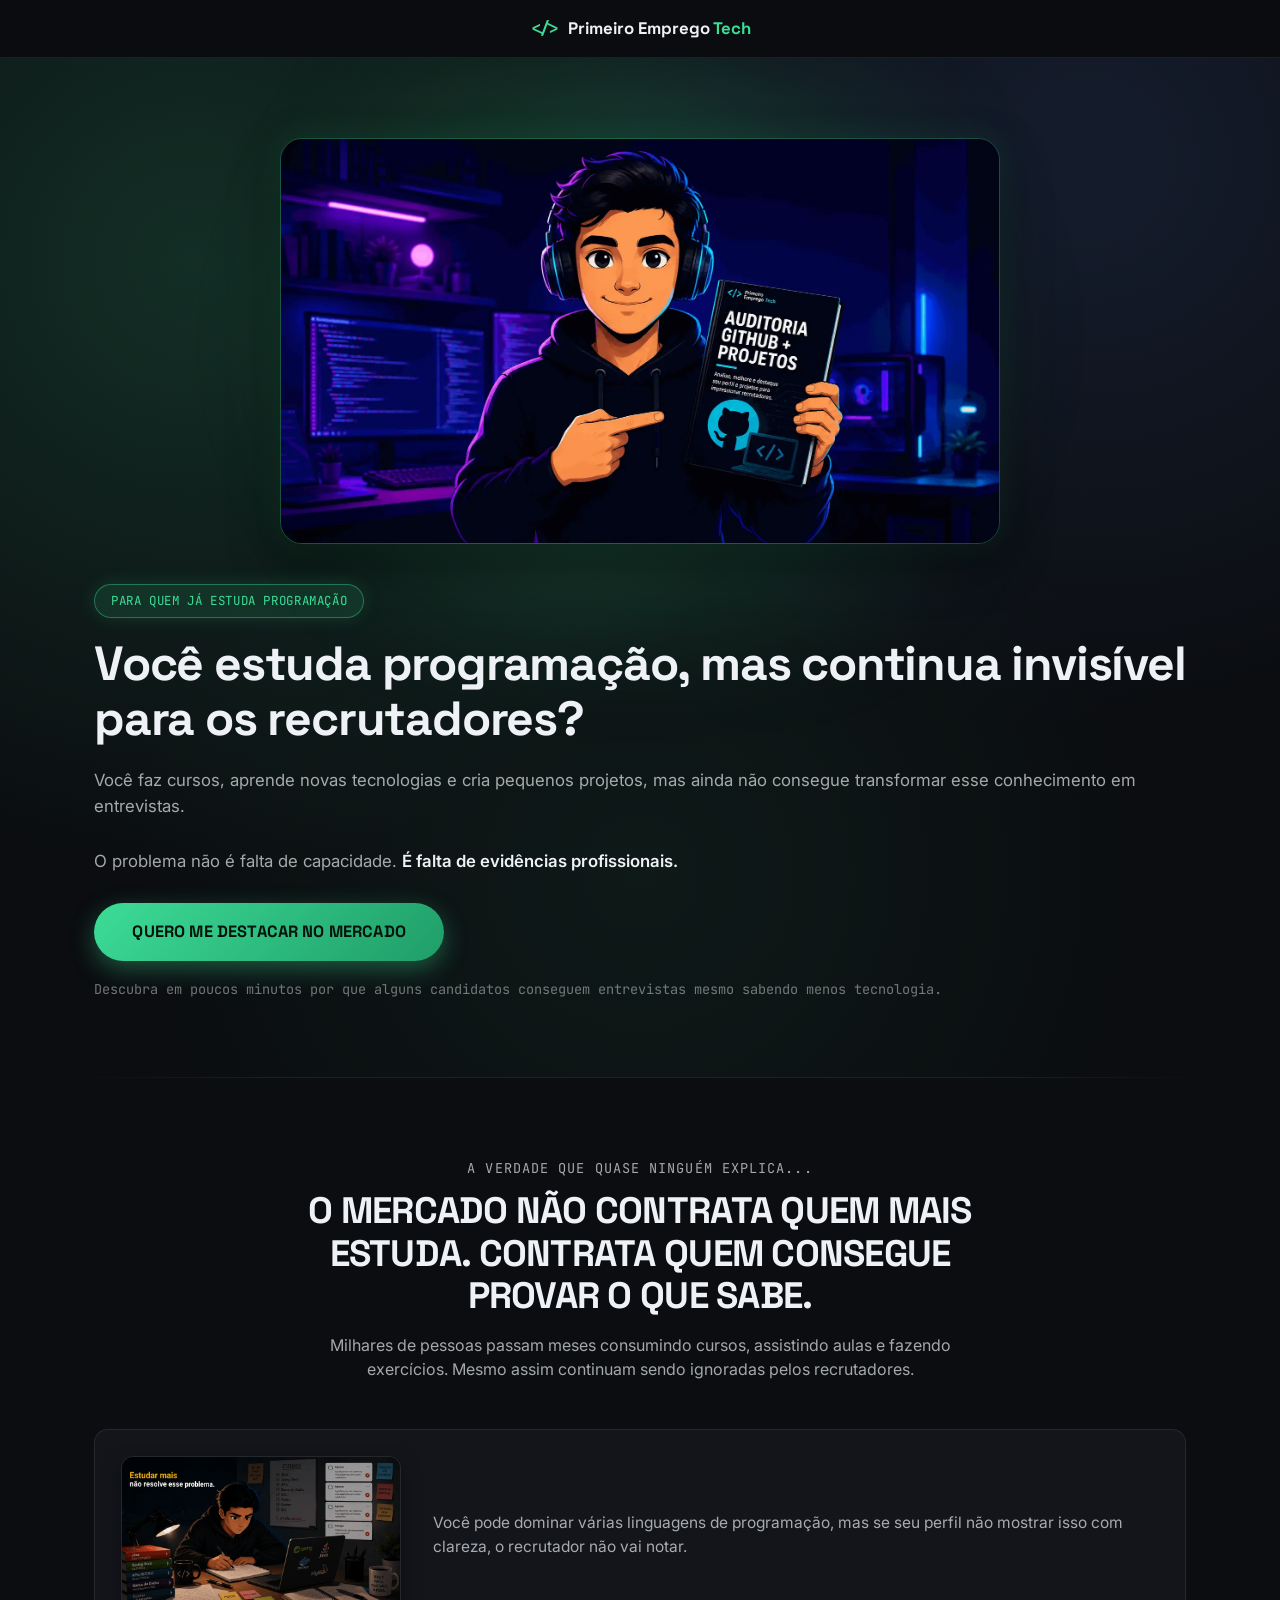
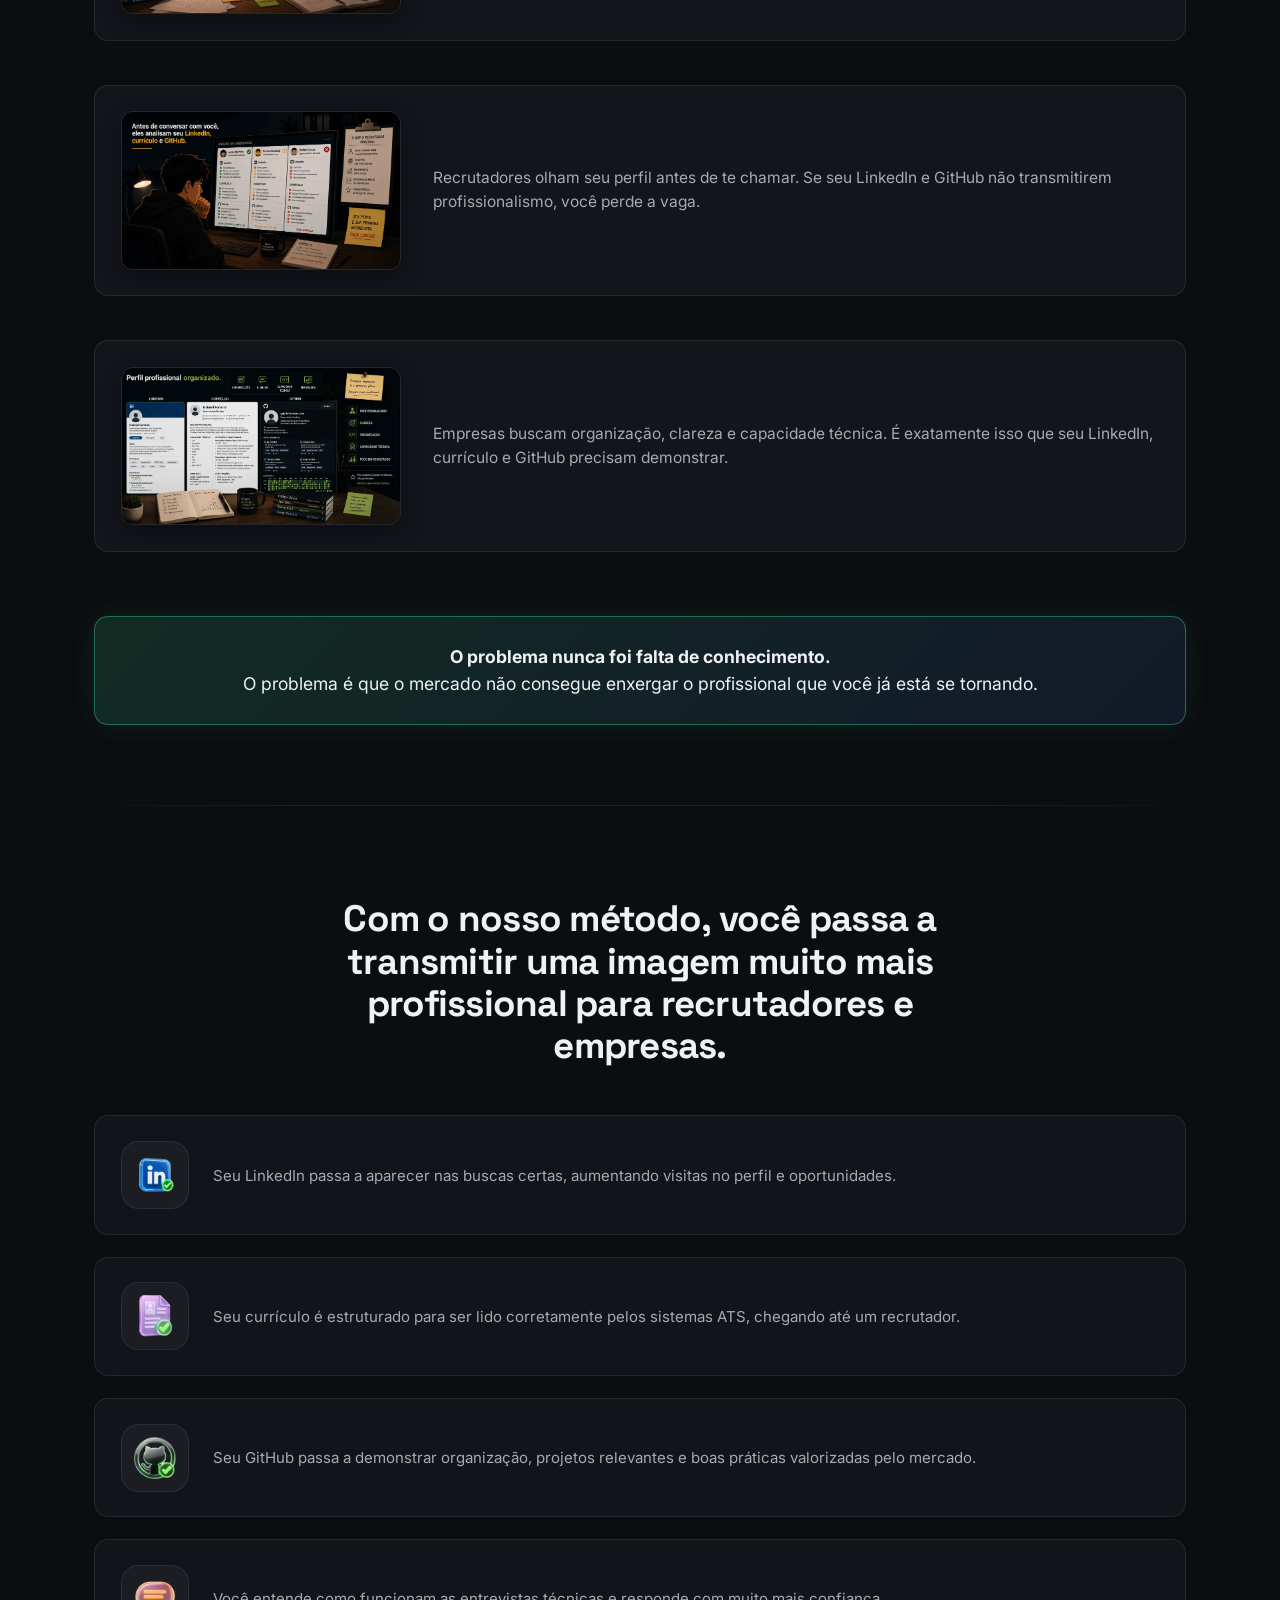
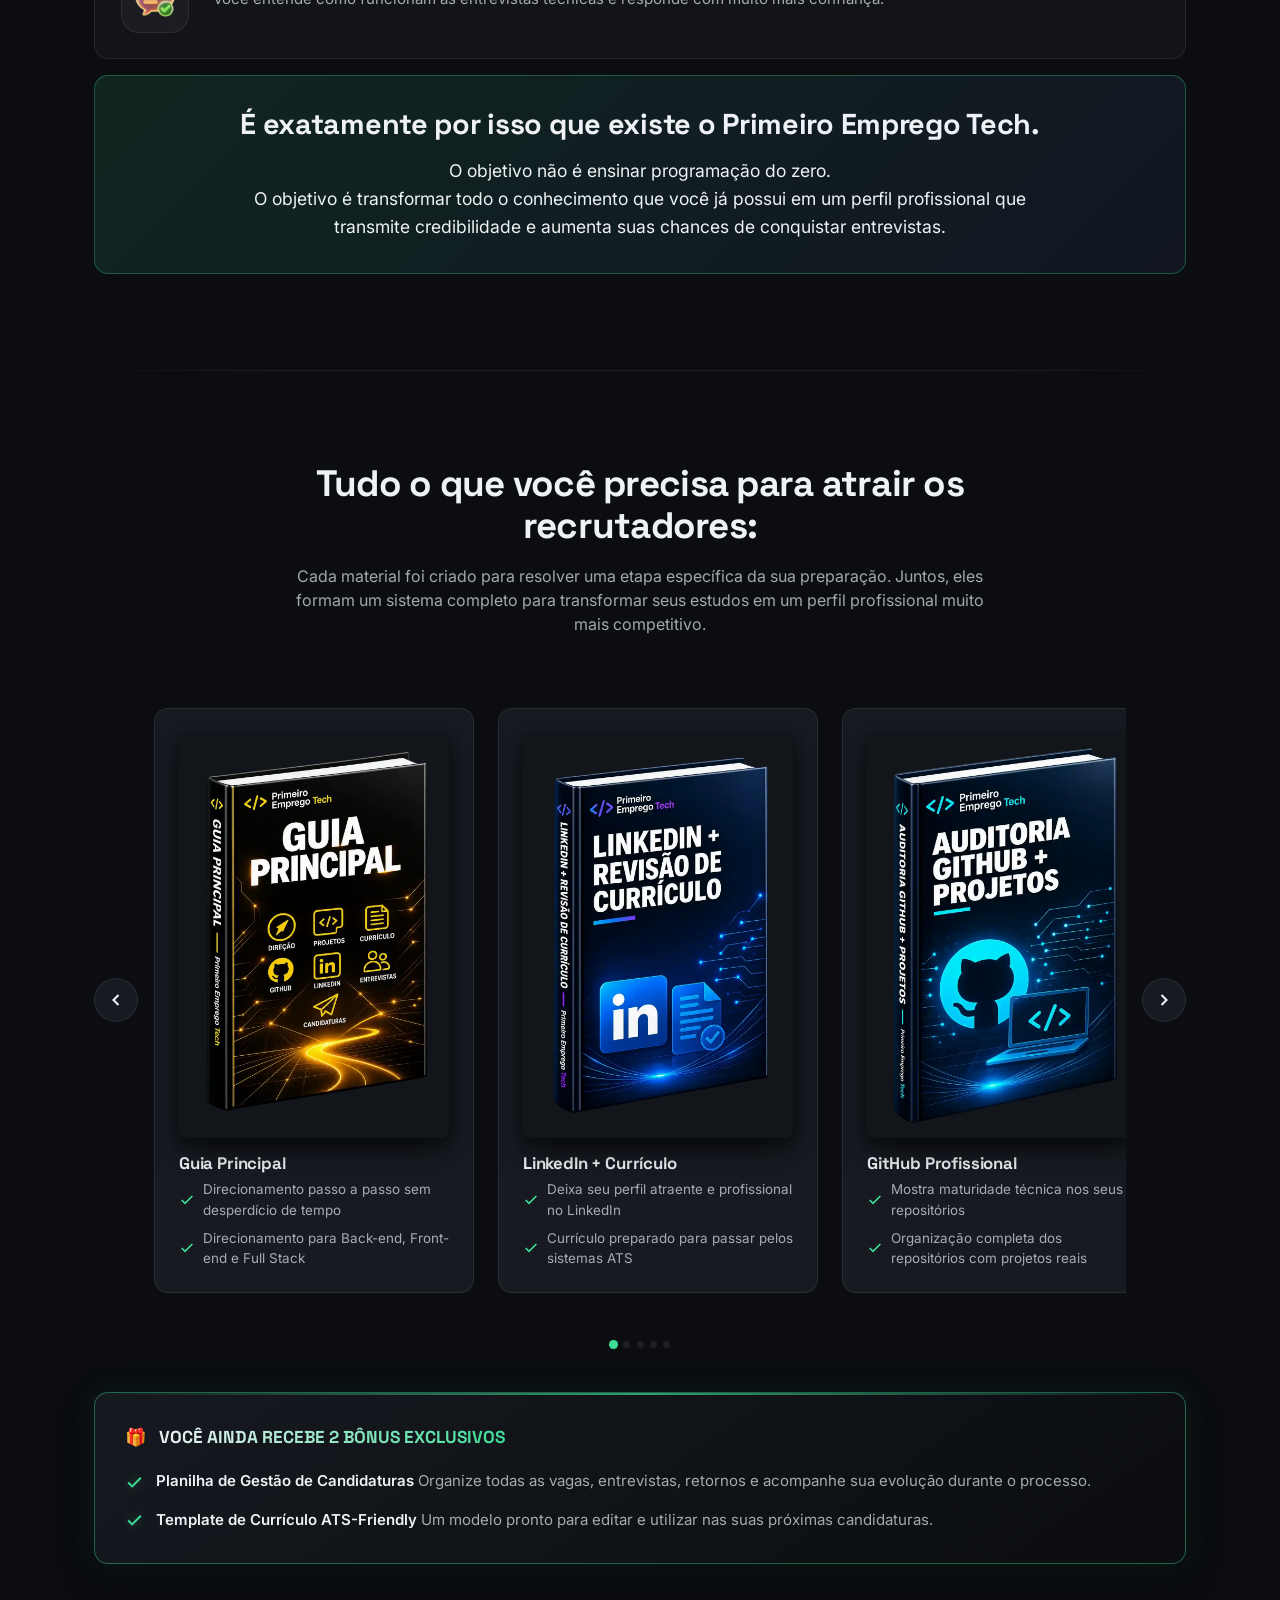
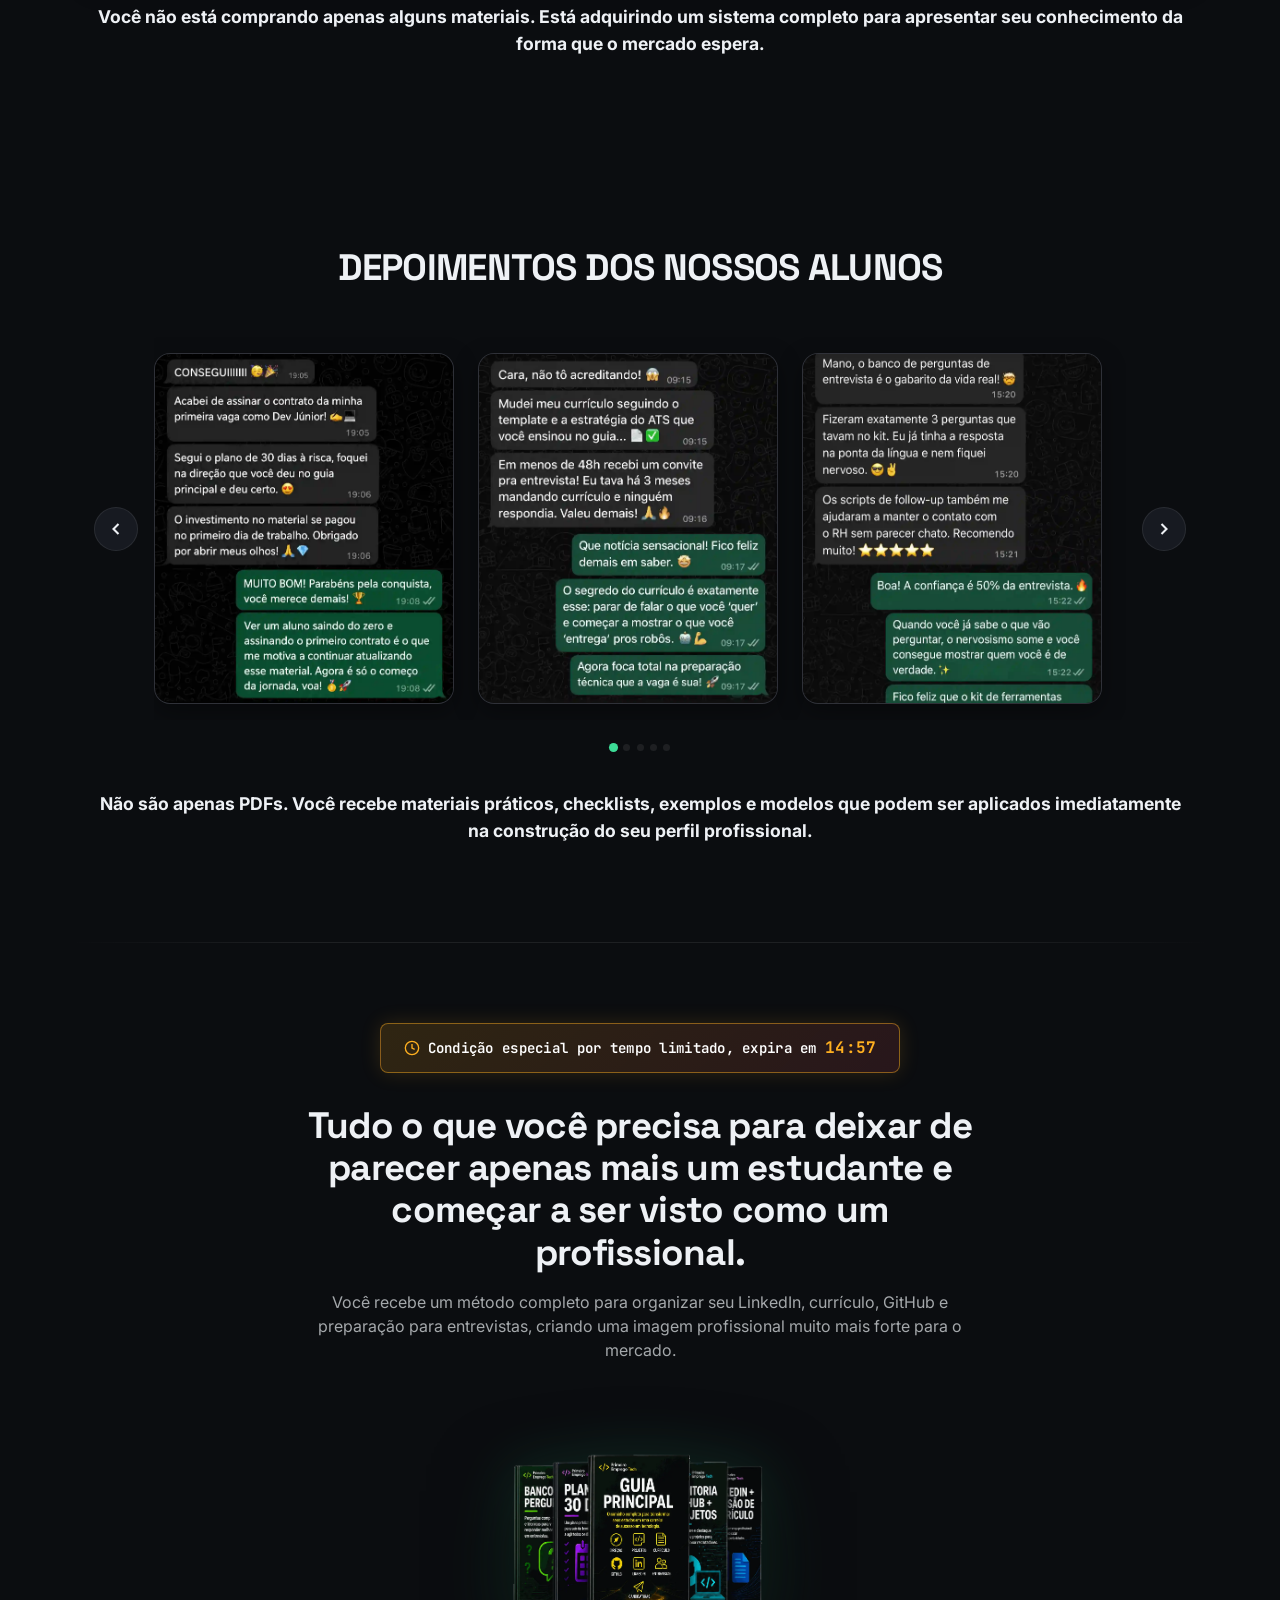
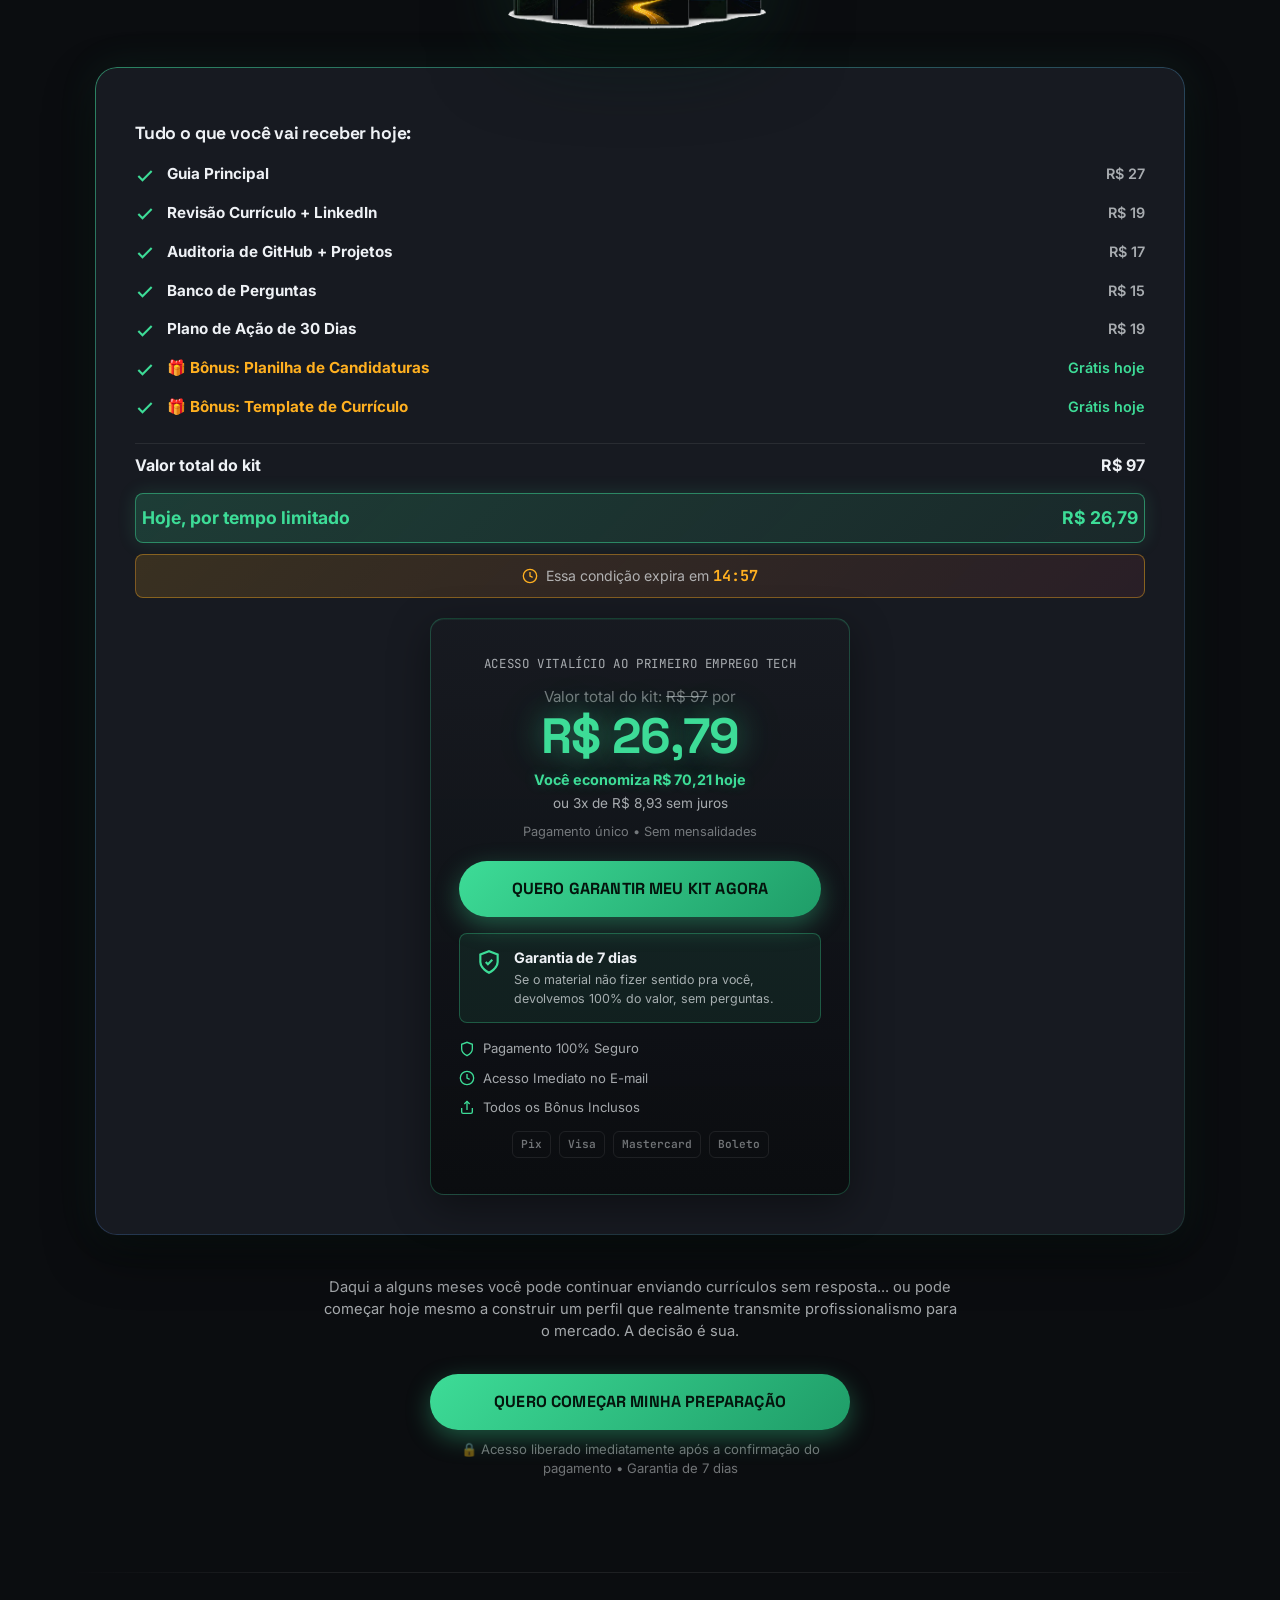
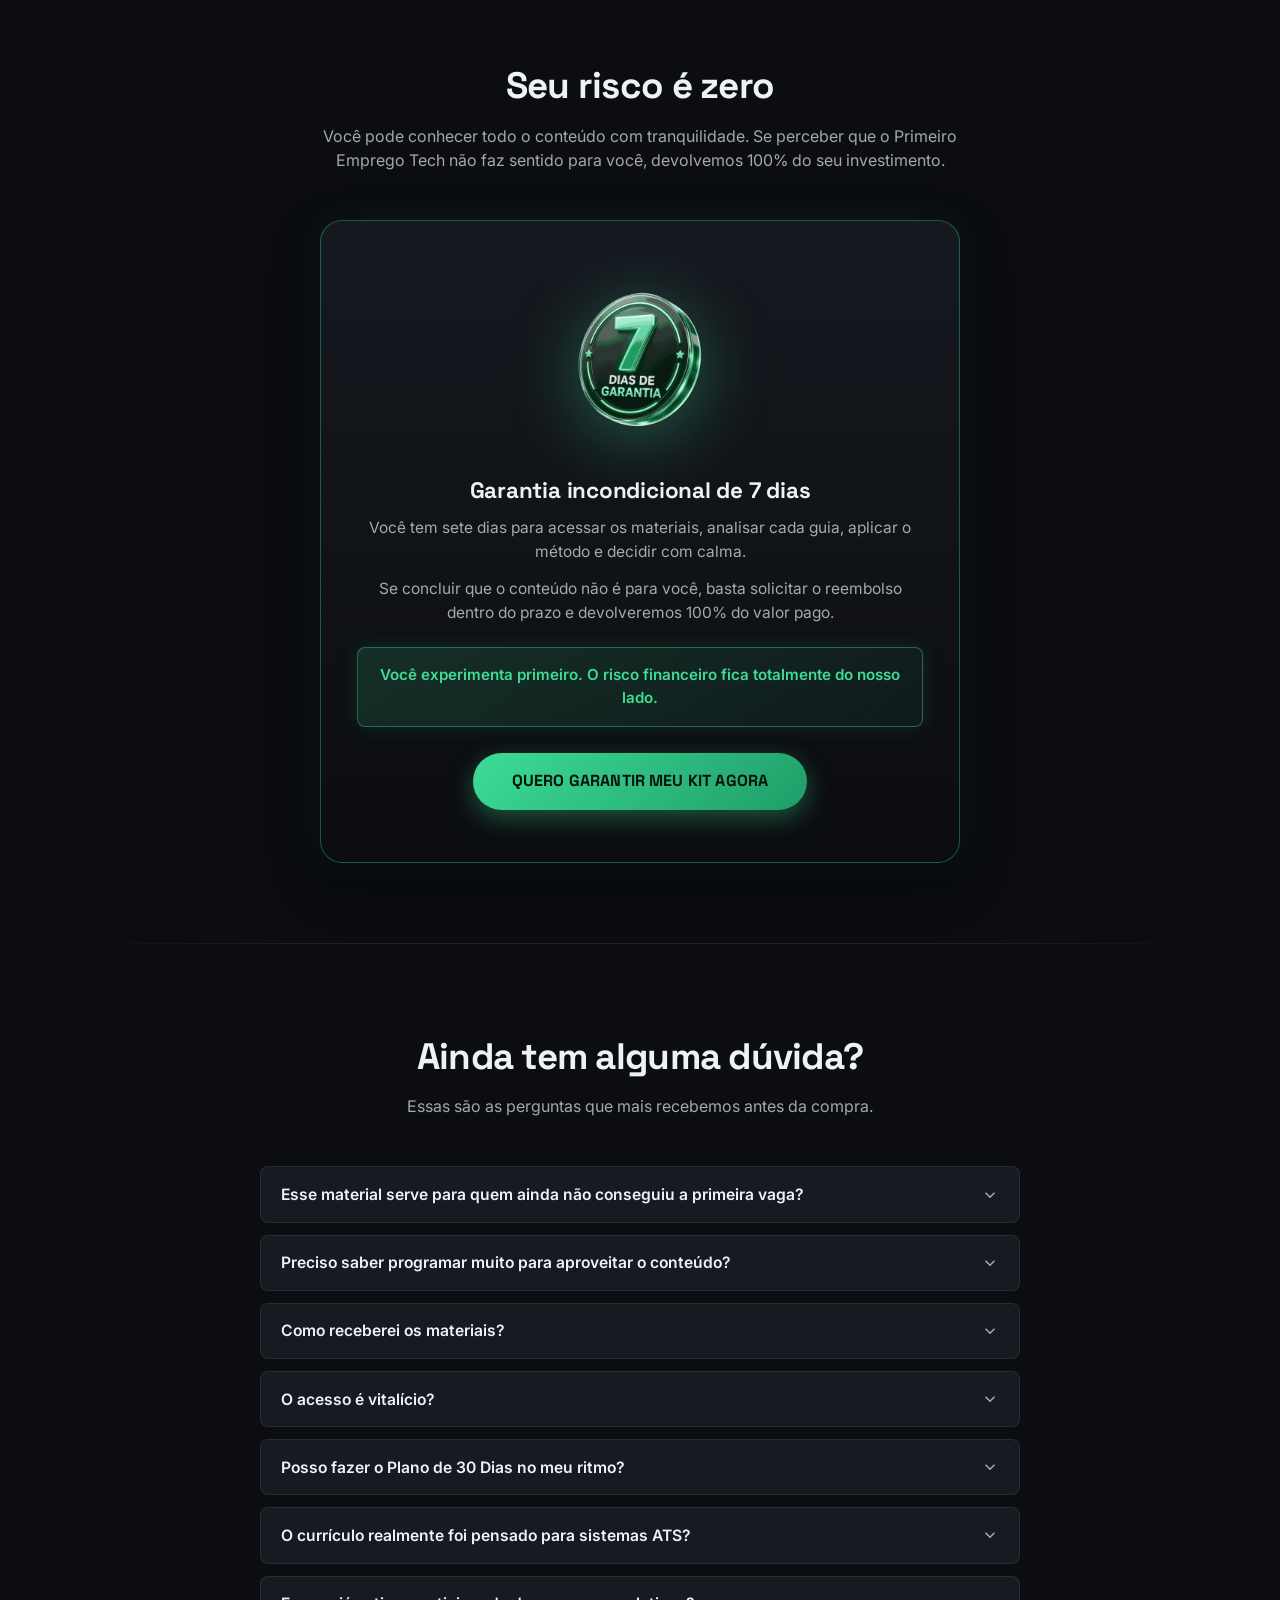
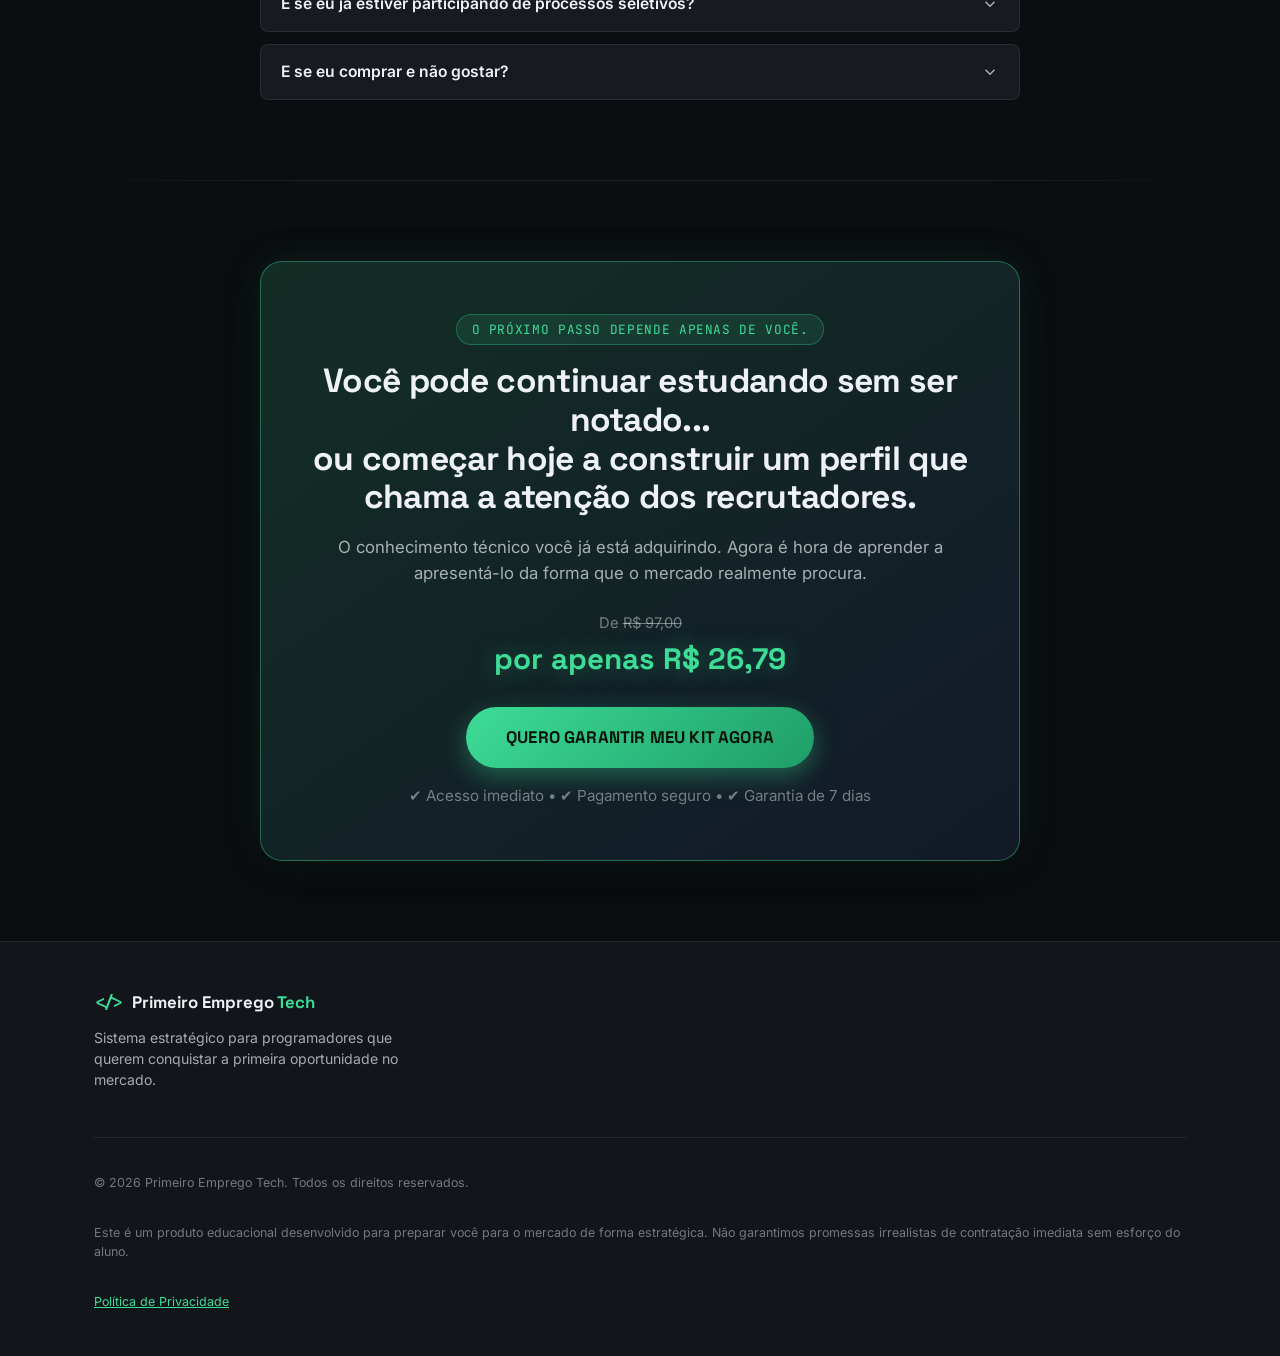
==== commit 963f24ab: "mudança 1 dia 21" ====
--- a/index.html
+++ b/index.html
@@ -4,7 +4,7 @@
 <head>
   <meta charset="UTF-8">
   <meta name="viewport" content="width=device-width, initial-scale=1.0">
-  <title>Primeiro Emprego Tech</title>
+  <title>Emprego Tech</title>
   <meta name="description"
     content="Transforme seus estudos em programação em um portfólio estratégico, currículo ATS e perfil no LinkedIn prontos para contratar.">
   <link rel="preconnect" href="https://fonts.googleapis.com">
@@ -13,12 +13,8 @@
     href="https://fonts.googleapis.com/css2?family=Space+Grotesk:wght@500;600;700&family=Inter:wght@400;500;600;700&family=JetBrains+Mono:wght@400;500;600&display=swap"
     rel="stylesheet">
   <link rel="stylesheet" href="styles.css">
-  <link rel="icon" href="favicon.svg" type="image/svg+xml">
-
-  <!-- Fallback: se o JavaScript não carregar por algum motivo, o script.js nunca
-       adiciona a classe .active nos elementos .reveal, e eles ficariam com
-       opacity:0 para sempre (invisíveis). Isso garante que o conteúdo apareça
-       mesmo sem JS. -->
+  <link rel="icon" href="image/favicon.svg" type="image/svg+xml">
+  
   <noscript>
     <style>
       .reveal {
@@ -32,21 +28,31 @@
   <meta property="og:type" content="website">
   <meta property="og:title" content="Primeiro Emprego Tech | O Método Definitivo">
   <meta property="og:description" content="Transforme seus estudos em um perfil profissional que atrai recrutadores.">
-  <!-- IMPORTANTE: troque "https://seudominio.com.br" pelo domínio real onde a página
-       vai ficar publicada. O Facebook/WhatsApp/Twitter não conseguem resolver um
-       caminho relativo (ex: "image/livrosOferta.webp") ao gerar a prévia do link
-       compartilhado — a imagem precisa de uma URL absoluta. -->
-  <meta property="og:image" content="https://seudominio.com.br/image/livrosOferta.webp">
+  <meta property="og:url" content="https://myckel-ctrl.github.io/landing-page-PrimeiroEmpregoTech/">
+  <!-- A imagem precisa estar publicada exatamente nesse caminho absoluto. Depois de
+       publicar, teste abrindo a URL abaixo direto no navegador para confirmar que ela
+       carrega. Se trocar de domínio no futuro, atualize og:url e og:image juntos. -->
+  <meta property="og:image"
+    content="https://myckel-ctrl.github.io/landing-page-PrimeiroEmpregoTech/image/livrosOferta.webp"> <!-- adicionar outra url -->
+  <meta property="og:image:width" content="1200">
+  <meta property="og:image:height" content="630">
+  <meta property="og:locale" content="pt_BR">
   <meta name="twitter:card" content="summary_large_image">
+  <meta name="twitter:title" content="Primeiro Emprego Tech | O Método Definitivo">
+  <meta name="twitter:description" content="Transforme seus estudos em um perfil profissional que atrai recrutadores.">
+  <meta name="twitter:image"
+    content="https://myckel-ctrl.github.io/landing-page-PrimeiroEmpregoTech/image/livrosOferta.webp"> <!-- adicionar outra url -->
 
   <!-- ============ META PIXEL ============ -->
-  <!-- Troque SEU_PIXEL_ID_AQUI pelo ID do seu Pixel assim que criar a conta
-       de anúncios no Meta Business (Eventos > Fontes de Dados > seu Pixel). -->
+  <!-- Pixel do Meta Ads já configurado com o ID real (Primeiro Emprego Tech).
+       Eventos: fbq('track', 'PageView') dispara em toda visita; fbq('track',
+       'InitiateCheckout') dispara nos cliques dos botões .buy-btn (ver script.js). -->
+  <!-- Meta Pixel Code -->
   <script>
     !function (f, b, e, v, n, t, s) {
       if (f.fbq) return; n = f.fbq = function () {
         n.callMethod ?
-          n.callMethod.apply(n, arguments) : n.queue.push(arguments)
+        n.callMethod.apply(n, arguments) : n.queue.push(arguments)
       };
       if (!f._fbq) f._fbq = n; n.push = n; n.loaded = !0; n.version = '2.0';
       n.queue = []; t = b.createElement(e); t.async = !0;
@@ -54,13 +60,12 @@
       s.parentNode.insertBefore(t, s)
     }(window, document, 'script',
       'https://connect.facebook.net/en_US/fbevents.js');
-    fbq('init', 'SEU_PIXEL_ID_AQUI');
+    fbq('init', '2864833017210216');
     fbq('track', 'PageView');
   </script>
-  <noscript>
-    <img height="1" width="1" style="display:none"
-      src="https://www.facebook.com/tr?id=SEU_PIXEL_ID_AQUI&ev=PageView&noscript=1" alt="">
-  </noscript>
+  <noscript><img height="1" width="1" style="display:none"
+      src="https://www.facebook.com/tr?id=2864833017210216&ev=PageView&noscript=1" /></noscript>
+  <!-- End Meta Pixel Code -->
 </head>
 
 <body>
--- a/styles.css
+++ b/styles.css
@@ -158,15 +158,31 @@
 }
 
 @keyframes btnSheen {
-  0% { left: -60%; }
-  20% { left: 140%; }
-  100% { left: 140%; }
+  0% {
+    left: -60%;
+  }
+
+  20% {
+    left: 140%;
+  }
+
+  100% {
+    left: 140%;
+  }
 }
 
 @keyframes btnPulse {
-  0% { box-shadow: 0 0 0 0 rgba(61, 220, 151, 0.6); }
-  70% { box-shadow: 0 0 0 15px rgba(61, 220, 151, 0); }
-  100% { box-shadow: 0 0 0 0 rgba(61, 220, 151, 0); }
+  0% {
+    box-shadow: 0 0 0 0 rgba(61, 220, 151, 0.6);
+  }
+
+  70% {
+    box-shadow: 0 0 0 15px rgba(61, 220, 151, 0);
+  }
+
+  100% {
+    box-shadow: 0 0 0 0 rgba(61, 220, 151, 0);
+  }
 }
 
 .btn-lg {
@@ -190,7 +206,8 @@
 .header-inner {
   display: flex;
   align-items: center;
-  justify-content: center; /* Centraliza o logo */
+  justify-content: center;
+  /* Centraliza o logo */
   padding: 1rem 1.5rem;
 }
 
@@ -232,8 +249,11 @@
 .hero {
   padding: 5rem 0 4rem;
   background:
-    radial-gradient(circle at 15% 20%, rgba(61, 220, 151, .12), transparent 45%),
-    radial-gradient(circle at 85% 10%, rgba(91, 140, 255, .10), transparent 40%);
+    radial-gradient(circle at 15% 20%, rgba(61, 220, 151, .16), transparent 45%),
+    radial-gradient(circle at 85% 10%, rgba(91, 140, 255, .12), transparent 40%),
+    radial-gradient(circle at 50% 80%, rgba(61, 220, 151, .06), transparent 50%);
+  position: relative;
+  overflow: hidden;
 }
 
 .hero-grid {
@@ -249,35 +269,40 @@
   text-transform: uppercase;
   letter-spacing: .05em;
   color: var(--accent);
-  background: rgba(61, 220, 151, .1);
-  border: 1px solid rgba(61, 220, 151, .3);
+  background: rgba(61, 220, 151, .12);
+  border: 1px solid rgba(61, 220, 151, .4);
   border-radius: 999px;
-  padding: .35rem .85rem;
-  margin-bottom: 1rem;
+  padding: .4rem 1rem;
+  margin-bottom: 1.15rem;
+  box-shadow: 0 0 18px rgba(61, 220, 151, 0.15);
 }
 
 .hero h1 {
   font-size: clamp(2rem, 4.2vw, 3rem);
   margin-bottom: 1.25rem;
+  letter-spacing: -0.025em;
 }
 
 .hero .sub {
   color: var(--text-dim);
   font-size: 1.05rem;
   margin-bottom: 1.75rem;
+  line-height: 1.6;
 }
 
 .hero .sub strong {
   color: var(--text);
+  font-weight: 600;
 }
 
 .hero-ctas .btn-lg {
   width: auto;
-  padding: 1rem 2.25rem;
+  padding: 1.05rem 2.4rem;
+  font-size: 1.02rem;
 }
 
 .urgent-text {
-  margin-top: 1rem;
+  margin-top: 1.1rem;
   font-size: .85rem;
   color: var(--text-faint);
   font-family: var(--font-mono);
@@ -286,33 +311,67 @@
 .hero-image-wrap {
   position: relative;
   border-radius: var(--radius-lg);
-  overflow: hidden;
+  overflow: visible;
   order: -1;
   max-width: 720px;
   width: 100%;
   margin: 0 auto;
-  animation: heroFloat 5s ease-in-out infinite;
+  animation: heroFloat 5.5s ease-in-out infinite;
 }
 
 @keyframes heroFloat {
-  0% { transform: translateY(0px); }
-  50% { transform: translateY(-14px); }
-  100% { transform: translateY(0px); }
+  0% {
+    transform: translateY(0px);
+  }
+
+  50% {
+    transform: translateY(-16px);
+  }
+
+  100% {
+    transform: translateY(0px);
+  }
 }
 
 .hero-image-glow {
   position: absolute;
-  inset: -20%;
-  background: radial-gradient(circle, rgba(61, 220, 151, .25), transparent 60%);
-  filter: blur(40px);
+  inset: -25%;
+  background: radial-gradient(circle, rgba(61, 220, 151, .35), transparent 62%);
+  filter: blur(50px);
   z-index: 0;
+  animation: glowPulse 4s ease-in-out infinite;
+}
+
+@keyframes glowPulse {
+
+  0%,
+  100% {
+    opacity: 0.7;
+    transform: scale(1);
+  }
+
+  50% {
+    opacity: 1;
+    transform: scale(1.08);
+  }
 }
 
 .hero-image-wrap img {
   position: relative;
   z-index: 1;
   border-radius: var(--radius-lg);
-  border: 1px solid var(--border);
+  border: 1px solid rgba(61, 220, 151, 0.25);
+  box-shadow:
+    0 20px 50px rgba(0, 0, 0, 0.45),
+    0 0 30px rgba(61, 220, 151, 0.12);
+  transition: box-shadow 0.4s ease, border-color 0.4s ease;
+}
+
+.hero-image-wrap:hover img {
+  border-color: rgba(61, 220, 151, 0.45);
+  box-shadow:
+    0 25px 60px rgba(0, 0, 0, 0.5),
+    0 0 45px rgba(61, 220, 151, 0.22);
 }
 
 .hero-video {
@@ -386,7 +445,7 @@
 .pain-list-wrapper {
   display: flex;
   flex-direction: column;
-  gap: 2.5rem;
+  gap: 2.75rem;
 }
 
 .pain-item {
@@ -394,16 +453,43 @@
   grid-template-columns: 280px 1fr;
   gap: 2rem;
   align-items: center;
-  background: var(--card);
+  background: rgba(23, 26, 33, 0.7);
   border: 1px solid var(--border);
   border-radius: var(--radius-md);
-  padding: 1.5rem;
+  padding: 1.6rem;
+  transition: all 0.35s cubic-bezier(0.4, 0, 0.2, 1);
+  position: relative;
+  overflow: hidden;
+}
+
+.pain-item:hover {
+  transform: translateY(-6px);
+  border-color: rgba(61, 220, 151, 0.35);
+  box-shadow:
+    0 16px 40px rgba(0, 0, 0, 0.4),
+    0 0 25px rgba(61, 220, 151, 0.1);
+  background: rgba(23, 26, 33, 0.9);
 }
 
 .pain-img-box {
-  border-radius: var(--radius-sm);
+  border-radius: 12px;
   overflow: hidden;
-  border: 1px solid var(--border);
+  border: 1px solid rgba(255, 255, 255, 0.08);
+  box-shadow: 0 8px 20px rgba(0, 0, 0, 0.35);
+  transition: transform 0.35s ease, box-shadow 0.35s ease;
+}
+
+.pain-item:hover .pain-img-box {
+  transform: scale(1.03);
+  box-shadow: 0 12px 28px rgba(0, 0, 0, 0.45);
+}
+
+.pain-img-box img {
+  transition: transform 0.4s ease;
+}
+
+.pain-item:hover .pain-img-box img {
+  transform: scale(1.04);
 }
 
 .pain-text h3 {
@@ -413,23 +499,26 @@
 
 .pain-text p {
   color: var(--text-dim);
-  font-size: .95rem;
+  font-size: .97rem;
   margin: 0;
+  line-height: 1.55;
 }
 
 .pain-solution-banner {
   text-align: center;
-  background: linear-gradient(135deg, rgba(61, 220, 151, .12), rgba(91, 140, 255, .08));
-  border: 1px solid rgba(61, 220, 151, .3);
+  background: linear-gradient(135deg, rgba(61, 220, 151, .15), rgba(91, 140, 255, .1));
+  border: 1px solid rgba(61, 220, 151, .4);
   border-radius: var(--radius-md);
-  padding: 1.5rem 2rem;
-  margin-top: 1rem;
+  padding: 1.7rem 2.1rem;
+  margin-top: 1.25rem;
+  box-shadow: 0 0 30px rgba(61, 220, 151, 0.1);
 }
 
 .pain-solution-banner p {
   margin: 0;
-  font-size: 1.05rem;
+  font-size: 1.1rem;
   color: var(--text);
+  line-height: 1.5;
 }
 
 /* ===== BENEFÍCIOS ===== */
@@ -437,20 +526,20 @@
 .benefits-grid {
   display: flex;
   flex-direction: column;
-  gap: 1.25rem;
+  gap: 1.35rem;
 }
 
 .benefit-card {
   display: flex;
   align-items: center;
   gap: 1.5rem;
-  background: rgba(23, 26, 33, 0.6);
-  backdrop-filter: blur(10px);
+  background: rgba(23, 26, 33, 0.65);
+  backdrop-filter: blur(12px);
   border: 1px solid var(--border);
   border-radius: var(--radius-md);
-  padding: 1.5rem;
+  padding: 1.55rem 1.6rem;
   text-align: left;
-  transition: all 0.3s cubic-bezier(0.4, 0, 0.2, 1);
+  transition: all 0.35s cubic-bezier(0.4, 0, 0.2, 1);
   position: relative;
   overflow: hidden;
 }
@@ -462,16 +551,18 @@
   left: 0;
   width: 100%;
   height: 100%;
-  background: radial-gradient(circle at top left, rgba(61, 220, 151, 0.05), transparent 70%);
+  background: radial-gradient(circle at top left, rgba(61, 220, 151, 0.08), transparent 65%);
   opacity: 0;
-  transition: opacity 0.3s ease;
+  transition: opacity 0.35s ease;
 }
 
 .benefit-card:hover {
-  transform: translateY(-6px);
-  border-color: rgba(61, 220, 151, 0.3);
-  box-shadow: 0 12px 30px rgba(0, 0, 0, 0.4);
-  background: rgba(23, 26, 33, 0.8);
+  transform: translateY(-8px);
+  border-color: rgba(61, 220, 151, 0.4);
+  box-shadow:
+    0 16px 40px rgba(0, 0, 0, 0.45),
+    0 0 25px rgba(61, 220, 151, 0.12);
+  background: rgba(23, 26, 33, 0.88);
 }
 
 .benefit-card:hover::before {
@@ -479,43 +570,63 @@
 }
 
 .benefit-icon {
-  width: 64px;
-  height: 64px;
+  width: 68px;
+  height: 68px;
   flex-shrink: 0;
-  border-radius: 16px;
+  border-radius: 18px;
   display: flex;
   align-items: center;
   justify-content: center;
-  background: rgba(255, 255, 255, 0.03);
-  border: 1px solid rgba(255, 255, 255, 0.05);
+  background: rgba(255, 255, 255, 0.04);
+  border: 1px solid rgba(255, 255, 255, 0.07);
   position: relative;
-  transition: all 0.3s ease;
+  transition: all 0.35s ease;
 }
 
 .benefit-card:hover .benefit-icon {
-  background: rgba(61, 220, 151, 0.08);
-  border-color: rgba(61, 220, 151, 0.2);
-  box-shadow: 0 0 20px rgba(61, 220, 151, 0.1);
+  background: rgba(61, 220, 151, 0.1);
+  border-color: rgba(61, 220, 151, 0.3);
+  box-shadow: 0 0 28px rgba(61, 220, 151, 0.18);
+  transform: scale(1.06);
 }
 
 .floating-icon {
-  width: 48px;
-  height: 48px;
+  width: 50px;
+  height: 50px;
   object-fit: contain;
   animation: float 4s ease-in-out infinite;
 }
 
 @keyframes float {
-  0% { transform: translateY(0px); }
-  50% { transform: translateY(-6px); }
-  100% { transform: translateY(0px); }
+  0% {
+    transform: translateY(0px);
+  }
+
+  50% {
+    transform: translateY(-7px);
+  }
+
+  100% {
+    transform: translateY(0px);
+  }
 }
 
 /* Brilhos específicos para cada ícone no hover */
-.benefit-card:hover .icon-linkedin { box-shadow: 0 0 25px rgba(0, 119, 181, 0.2); }
-.benefit-card:hover .icon-github { box-shadow: 0 0 25px rgba(61, 220, 151, 0.2); }
-.benefit-card:hover .icon-curriculo { box-shadow: 0 0 25px rgba(168, 85, 247, 0.2); }
-.benefit-card:hover .icon-entrevistas { box-shadow: 0 0 25px rgba(251, 146, 60, 0.2); }
+.benefit-card:hover .icon-linkedin {
+  box-shadow: 0 0 30px rgba(0, 119, 181, 0.3);
+}
+
+.benefit-card:hover .icon-github {
+  box-shadow: 0 0 30px rgba(61, 220, 151, 0.3);
+}
+
+.benefit-card:hover .icon-curriculo {
+  box-shadow: 0 0 30px rgba(168, 85, 247, 0.3);
+}
+
+.benefit-card:hover .icon-entrevistas {
+  box-shadow: 0 0 30px rgba(251, 146, 60, 0.3);
+}
 
 .benefit-content h3 {
   font-size: 1.05rem;
@@ -523,9 +634,10 @@
 }
 
 .benefit-content p {
-  font-size: .92rem;
+  font-size: .94rem;
   color: var(--text-dim);
   margin: 0;
+  line-height: 1.55;
 }
 
 .belief-highlight {
@@ -534,7 +646,8 @@
   border: 1px solid rgba(61, 220, 151, .3);
   border-radius: var(--radius-md);
   padding: 2rem;
-  margin: 1rem 0; /* Aumentado para dar o afastamento igual à seção de dor */
+  margin: 1rem 0;
+  /* Aumentado para dar o afastamento igual à seção de dor */
 }
 
 .belief-highlight h3 {
@@ -618,17 +731,55 @@
   position: relative;
   overflow: hidden;
   transform-style: preserve-3d;
-  transition: transform 0.4s cubic-bezier(0.2, 0.8, 0.2, 1), box-shadow 0.4s ease, border-color 0.3s ease;
+  transition: transform 0.45s cubic-bezier(0.2, 0.8, 0.2, 1), box-shadow 0.45s ease, border-color 0.3s ease;
   animation: floatBook 6s ease-in-out infinite;
 }
 
-.product-card:nth-child(odd) { animation-delay: 0s; }
-.product-card:nth-child(even) { animation-delay: 3s; }
+.product-card:nth-child(odd) {
+  animation-delay: 0s;
+}
+
+.product-card:nth-child(even) {
+  animation-delay: 3s;
+}
 
 @keyframes floatBook {
-  0% { transform: translateY(0px) rotateX(0deg) rotateY(0deg); }
-  50% { transform: translateY(-8px) rotateX(2deg) rotateY(3deg); }
-  100% { transform: translateY(0px) rotateX(0deg) rotateY(0deg); }
+  0% {
+    transform: translateY(0px) rotateX(0deg) rotateY(0deg);
+  }
+
+  50% {
+    transform: translateY(-10px) rotateX(2.5deg) rotateY(4deg);
+  }
+
+  100% {
+    transform: translateY(0px) rotateX(0deg) rotateY(0deg);
+  }
+}
+
+/* Brilho que passa pelo card no hover */
+.product-card::after {
+  content: '';
+  position: absolute;
+  top: 0;
+  left: -120%;
+  width: 60%;
+  height: 100%;
+  background: linear-gradient(90deg,
+      transparent,
+      rgba(255, 255, 255, 0.08),
+      rgba(255, 255, 255, 0.18),
+      rgba(255, 255, 255, 0.08),
+      transparent);
+  transform: skewX(-18deg);
+  transition: none;
+  pointer-events: none;
+  z-index: 2;
+}
+
+.product-card:hover::after {
+  left: 140%;
+  transition: left 0.7s ease;
 }
 
 .product-card .product-img {
@@ -638,19 +789,29 @@
   border-radius: var(--radius-sm);
   margin-bottom: 1rem;
   background: var(--bg-alt);
-  box-shadow: 0 10px 25px rgba(0,0,0,0.5);
-  transition: transform 0.3s ease;
+  box-shadow: 0 12px 28px rgba(0, 0, 0, 0.55), 0 4px 12px rgba(0, 0, 0, 0.3);
+  transition: transform 0.4s cubic-bezier(0.2, 0.8, 0.2, 1), box-shadow 0.4s ease;
+  position: relative;
+  z-index: 1;
 }
 
 .product-card:hover {
-  transform: translateY(-12px) rotateX(4deg) rotateY(6deg) scale(1.02);
-  border-color: var(--accent);
-  box-shadow: 0 20px 40px rgba(0, 0, 0, 0.5), 0 0 25px rgba(61, 220, 151, 0.25);
-}
-
-@media (max-width: 480px) {
+  transform: translateY(-16px) rotateX(5deg) rotateY(7deg) scale(1.03);
+  border-color: rgba(61, 220, 151, 0.55);
+  box-shadow:
+    0 28px 55px rgba(0, 0, 0, 0.55),
+    0 0 35px rgba(61, 220, 151, 0.28),
+    0 0 60px rgba(61, 220, 151, 0.1);
+}
+
+.product-card:hover .product-img {
+  transform: translateY(-6px) scale(1.03);
+  box-shadow: 0 18px 35px rgba(0, 0, 0, 0.6), 0 0 20px rgba(61, 220, 151, 0.15);
+}
+
+@media (max-width: 640px) {
   .product-card {
-    flex: 0 0 80%;
+    flex: 0 0 78%;
   }
 }
 
@@ -747,48 +908,72 @@
 /* ===== BONUS BOX ===== */
 
 .bonus-box-wrapper {
-  margin-top: 2.5rem;
-  background: var(--card);
-  border: 1px solid rgba(61, 220, 151, .3);
+  margin-top: 2.75rem;
+  background: linear-gradient(145deg, rgba(23, 26, 33, 0.95), rgba(11, 13, 16, 0.98));
+  border: 1px solid rgba(61, 220, 151, .4);
   border-radius: var(--radius-md);
-  padding: 1.75rem;
+  padding: 2rem 1.9rem;
+  box-shadow: 0 12px 35px rgba(0, 0, 0, 0.35), 0 0 30px rgba(61, 220, 151, 0.1);
+  position: relative;
+  overflow: hidden;
+}
+
+.bonus-box-wrapper::before {
+  content: '';
+  position: absolute;
+  top: 0;
+  left: 0;
+  right: 0;
+  height: 2px;
+  background: linear-gradient(90deg, transparent, var(--accent), transparent);
+  opacity: 0.7;
 }
 
 .bonus-box-header {
   display: flex;
   align-items: center;
-  gap: .6rem;
+  gap: .7rem;
   font-family: var(--font-display);
   font-weight: 700;
-  font-size: 1rem;
-  margin-bottom: 1rem;
+  font-size: 1.08rem;
+  margin-bottom: 1.2rem;
   color: var(--text);
 }
 
+.bonus-box-header span {
+  background: linear-gradient(90deg, var(--text), var(--accent));
+  -webkit-background-clip: text;
+  background-clip: text;
+  -webkit-text-fill-color: transparent;
+}
+
 .bonus-list {
   display: flex;
   flex-direction: column;
-  gap: .85rem;
+  gap: 1rem;
 }
 
 .bonus-list li {
   display: flex;
   align-items: flex-start;
-  gap: .6rem;
-  font-size: .92rem;
-  color: var(--text-dim);
+  gap: .7rem;
+  font-size: .94rem;
+  color: var(--text-dim);
+  line-height: 1.5;
 }
 
 .bonus-list li svg {
-  width: 18px;
-  height: 18px;
+  width: 19px;
+  height: 19px;
   color: var(--accent);
   flex-shrink: 0;
   margin-top: .15rem;
+  filter: drop-shadow(0 0 6px rgba(61, 220, 151, 0.4));
 }
 
 .bonus-list b {
   color: var(--text);
+  font-weight: 600;
 }
 
 .machine-text {
@@ -805,18 +990,32 @@
   align-items: center;
   justify-content: center;
   gap: .5rem;
-  background: #1a1a1a;
+  background: linear-gradient(135deg, rgba(255, 176, 32, 0.15), rgba(255, 93, 108, 0.12));
   color: #fff;
   font-family: var(--font-mono);
-  font-size: .85rem;
+  font-size: .88rem;
   font-weight: 600;
   letter-spacing: .02em;
-  padding: .65rem 1rem;
+  padding: .75rem 1.25rem;
   border-radius: var(--radius-sm);
-  max-width: 480px;
+  max-width: 520px;
   margin: 0 auto 2rem;
   text-align: center;
-  border: 1px solid var(--border);
+  border: 1px solid rgba(255, 176, 32, 0.45);
+  box-shadow: 0 0 20px rgba(255, 176, 32, 0.15);
+  animation: urgencyPulse 2.5s ease-in-out infinite;
+}
+
+@keyframes urgencyPulse {
+
+  0%,
+  100% {
+    box-shadow: 0 0 15px rgba(255, 176, 32, 0.12);
+  }
+
+  50% {
+    box-shadow: 0 0 28px rgba(255, 176, 32, 0.28);
+  }
 }
 
 .urgency-banner svg {
@@ -829,6 +1028,7 @@
 .urgency-banner .js-countdown {
   color: var(--warn);
   font-weight: 700;
+  font-size: 1rem;
 }
 
 .offer-wrapper {
@@ -844,19 +1044,46 @@
 }
 
 .offer-header-img img {
-  max-width: 260px;
-  filter: drop-shadow(0 20px 30px rgba(0, 0, 0, .45));
+  max-width: 280px;
+  filter: drop-shadow(0 25px 40px rgba(0, 0, 0, .55)) drop-shadow(0 0 25px rgba(61, 220, 151, 0.15));
+  transition: transform 0.4s ease;
+}
+
+.offer-header-img img:hover {
+  transform: scale(1.04) translateY(-4px);
 }
 
 .offer-card {
   background: var(--card);
-  border: 1px solid var(--border);
+  border: 1px solid transparent;
   border-radius: var(--radius-lg);
   padding: 3.5rem 2.5rem 2.5rem;
   display: grid;
   grid-template-columns: 1fr;
   gap: 1.25rem;
-  box-shadow: var(--shadow-card);
+  box-shadow: 0 20px 50px rgba(0, 0, 0, 0.45), 0 0 40px rgba(61, 220, 151, 0.08);
+  position: relative;
+  background-clip: padding-box;
+}
+
+.offer-card::before {
+  content: '';
+  position: absolute;
+  inset: 0;
+  border-radius: var(--radius-lg);
+  padding: 1px;
+  background: linear-gradient(145deg, rgba(61, 220, 151, 0.55), rgba(91, 140, 255, 0.25), rgba(61, 220, 151, 0.15));
+  -webkit-mask: linear-gradient(#fff 0 0) content-box, linear-gradient(#fff 0 0);
+  mask: linear-gradient(#fff 0 0) content-box, linear-gradient(#fff 0 0);
+  -webkit-mask-composite: xor;
+  mask-composite: exclude;
+  pointer-events: none;
+  z-index: 0;
+}
+
+.offer-card>* {
+  position: relative;
+  z-index: 1;
 }
 
 .offer-list-header h3 {
@@ -939,13 +1166,14 @@
 
 .value-row.highlight {
   margin-top: .6rem;
-  padding: .6rem .75rem;
+  padding: .7rem .4rem;
   border-radius: var(--radius-sm);
-  background: rgba(61, 220, 151, .12);
-  border: 1px solid rgba(61, 220, 151, .35);
+  background: linear-gradient(135deg, rgba(61, 220, 151, .18), rgba(61, 220, 151, .08));
+  border: 1px solid rgba(61, 220, 151, .5);
   font-weight: 700;
-  font-size: 1.05rem;
-  color: var(--accent);
+  font-size: 1.1rem;
+  color: var(--accent);
+  box-shadow: 0 0 18px rgba(61, 220, 151, 0.15);
 }
 
 /* Cronômetro dentro do resumo de valor, logo abaixo do preço final */
@@ -954,14 +1182,15 @@
   align-items: center;
   justify-content: center;
   gap: .5rem;
-  margin-top: .6rem;
-  padding: .55rem .75rem;
+  margin-top: .7rem;
+  padding: .6rem .85rem;
   border-radius: var(--radius-sm);
-  background: rgba(255, 176, 32, .1);
-  border: 1px solid rgba(255, 176, 32, .3);
-  font-size: .85rem;
+  background: linear-gradient(135deg, rgba(255, 176, 32, .15), rgba(255, 93, 108, .08));
+  border: 1px solid rgba(255, 176, 32, .4);
+  font-size: .88rem;
   color: var(--text-dim);
   text-align: center;
+  animation: urgencyPulse 2.5s ease-in-out infinite;
 }
 
 .value-countdown svg {
@@ -975,6 +1204,7 @@
   color: var(--warn);
   font-weight: 700;
   font-family: var(--font-mono);
+  font-size: 0.95rem;
 }
 
 .offer-price-col {
@@ -982,13 +1212,14 @@
   flex-direction: column;
   align-items: center;
   text-align: center;
-  background: var(--bg-alt);
-  border: 1px solid var(--border);
+  background: linear-gradient(180deg, rgba(23, 26, 33, 0.95), rgba(11, 13, 16, 0.98));
+  border: 1px solid rgba(61, 220, 151, 0.25);
   border-radius: var(--radius-md);
-  padding: 2rem 1.5rem;
+  padding: 2.25rem 1.75rem;
   max-width: 420px;
   margin: 0 auto;
   width: 100%;
+  box-shadow: 0 12px 40px rgba(0, 0, 0, 0.4), inset 0 1px 0 rgba(61, 220, 151, 0.08);
 }
 
 .offer-price-label {
@@ -1037,18 +1268,21 @@
 
 .offer-new-price {
   font-family: var(--font-display);
-  font-size: 2.75rem;
+  font-size: 3.1rem;
   font-weight: 700;
   color: var(--accent);
   line-height: 1.1;
+  text-shadow: 0 0 30px rgba(61, 220, 151, 0.45), 0 0 60px rgba(61, 220, 151, 0.2);
+  letter-spacing: -0.02em;
 }
 
 .offer-savings {
   display: block;
-  font-size: .85rem;
-  font-weight: 600;
-  color: var(--accent);
-  margin-top: .3rem;
+  font-size: .9rem;
+  font-weight: 700;
+  color: var(--accent);
+  margin-top: .35rem;
+  text-shadow: 0 0 12px rgba(61, 220, 151, 0.3);
 }
 
 .offer-installment {
@@ -1170,61 +1404,75 @@
   max-width: 640px;
   margin: 0 auto;
   text-align: center;
-  background: var(--card);
-  border: 1px solid rgba(61, 220, 151, .3);
+  background: linear-gradient(180deg, rgba(23, 26, 33, 0.95), rgba(11, 13, 16, 0.98));
+  border: 1px solid rgba(61, 220, 151, .35);
   border-radius: var(--radius-lg);
-  padding: 3rem 2rem;
+  padding: 3.25rem 2.25rem;
+  box-shadow: 0 20px 50px rgba(0, 0, 0, 0.4), 0 0 40px rgba(61, 220, 151, 0.08);
+  position: relative;
 }
 
 .guarantee-section-badge {
   display: flex;
   justify-content: center;
-  margin-bottom: 1.5rem;
+  margin-bottom: 1.6rem;
   animation: badgeFloat 4s ease-in-out infinite;
 }
 
 @keyframes badgeFloat {
-  0% { transform: translateY(0px); }
-  50% { transform: translateY(-10px); }
-  100% { transform: translateY(0px); }
+  0% {
+    transform: translateY(0px);
+  }
+
+  50% {
+    transform: translateY(-12px);
+  }
+
+  100% {
+    transform: translateY(0px);
+  }
 }
 
 .guarantee-section-badge img {
-  max-width: 180px;
+  max-width: 190px;
   height: auto;
-  filter: drop-shadow(0 10px 30px rgba(61, 220, 151, 0.25));
-  transition: transform 0.3s ease;
+  filter: drop-shadow(0 12px 35px rgba(61, 220, 151, 0.35));
+  transition: transform 0.35s ease, filter 0.35s ease;
 }
 
 .guarantee-section-badge img:hover {
-  transform: scale(1.08) rotate(2deg);
+  transform: scale(1.1) rotate(3deg);
+  filter: drop-shadow(0 16px 45px rgba(61, 220, 151, 0.45));
 }
 
 .guarantee-section-box h3 {
-  font-size: 1.3rem;
+  font-size: 1.4rem;
   color: var(--text);
+  margin-bottom: 0.75rem;
 }
 
 .guarantee-section-box p {
   color: var(--text-dim);
+  font-size: .97rem;
+  margin: 0 0 .8rem;
+  line-height: 1.55;
+}
+
+.guarantee-highlight {
+  background: linear-gradient(135deg, rgba(61, 220, 151, .15), rgba(61, 220, 151, .06));
+  border: 1px solid rgba(61, 220, 151, .4);
+  border-radius: var(--radius-sm);
+  padding: 1rem 1.15rem;
+  color: var(--accent);
+  font-weight: 600;
   font-size: .95rem;
-  margin: 0 0 .75rem;
-}
-
-.guarantee-highlight {
-  background: rgba(61, 220, 151, .1);
-  border: 1px solid rgba(61, 220, 151, .3);
-  border-radius: var(--radius-sm);
-  padding: .85rem 1rem;
-  color: var(--accent);
-  font-weight: 600;
-  font-size: .92rem;
-  margin: 1.25rem 0 1.5rem;
+  margin: 1.4rem 0 1.6rem;
+  box-shadow: 0 0 20px rgba(61, 220, 151, 0.12);
 }
 
 .guarantee-section-box .btn-lg {
   width: auto;
-  padding: 1rem 2.25rem;
+  padding: 1.05rem 2.4rem;
 }
 
 /* ===== CTA FINAL ===== */
@@ -1233,42 +1481,49 @@
   max-width: 760px;
   margin: 0 auto;
   text-align: center;
-  background: linear-gradient(135deg, rgba(61, 220, 151, .12), rgba(91, 140, 255, .08));
-  border: 1px solid rgba(61, 220, 151, .3);
+  background: linear-gradient(145deg, rgba(61, 220, 151, .16), rgba(91, 140, 255, .1));
+  border: 1px solid rgba(61, 220, 151, .4);
   border-radius: var(--radius-lg);
-  padding: 3rem 2rem;
+  padding: 3.25rem 2.25rem;
+  box-shadow: 0 20px 50px rgba(0, 0, 0, 0.35), 0 0 40px rgba(61, 220, 151, 0.1);
 }
 
 .final-tag {
   display: inline-block;
   font-family: var(--font-mono);
-  font-size: .78rem;
+  font-size: .8rem;
   text-transform: uppercase;
   letter-spacing: .05em;
   color: var(--accent);
-  margin-bottom: 1rem;
+  margin-bottom: 1.1rem;
+  background: rgba(61, 220, 151, 0.1);
+  border: 1px solid rgba(61, 220, 151, 0.3);
+  border-radius: 999px;
+  padding: 0.3rem 0.9rem;
 }
 
 .final-cta-box h2 {
-  font-size: clamp(1.5rem, 3vw, 2rem);
-  margin-bottom: 1rem;
+  font-size: clamp(1.55rem, 3.2vw, 2.1rem);
+  margin-bottom: 1.1rem;
+  letter-spacing: -0.02em;
 }
 
 .final-cta-box>p {
   color: var(--text-dim);
-  font-size: 1rem;
-  margin-bottom: 1.5rem;
+  font-size: 1.05rem;
+  margin-bottom: 1.6rem;
+  line-height: 1.55;
 }
 
 .final-price {
   display: flex;
   flex-direction: column;
-  gap: .15rem;
-  margin-bottom: 1.5rem;
+  gap: .2rem;
+  margin-bottom: 1.6rem;
 }
 
 .old-price {
-  font-size: .9rem;
+  font-size: .92rem;
   color: var(--text-faint);
 }
 
@@ -1278,22 +1533,25 @@
 
 .new-price {
   font-family: var(--font-display);
-  font-size: 1.6rem;
+  font-size: 1.85rem;
   font-weight: 700;
   color: var(--accent);
+  text-shadow: 0 0 25px rgba(61, 220, 151, 0.35);
 }
 
 .final-cta-box .btn-lg {
   width: auto;
-  padding: 1rem 2.25rem;
-  margin: 0 auto 1rem;
+  padding: 1.1rem 2.5rem;
+  margin: 0 auto 1.1rem;
+  font-size: 1.05rem;
 }
 
 .final-cta-box small {
   display: block;
   color: var(--text-faint);
-  font-size: 1rem;
-}
+  font-size: 0.95rem;
+}
+
 
 /* ===== DEPOIMENTOS (feedback) ===== */
 
@@ -1301,36 +1559,59 @@
   display: flex;
   flex-wrap: nowrap;
   overflow-x: auto;
+  overflow-y: hidden;
   gap: 1.5rem;
   scroll-snap-type: x mandatory;
   -webkit-overflow-scrolling: touch;
+  touch-action: pan-x;
+  overscroll-behavior-x: contain;
   padding: 1rem 0;
-  scrollbar-width: none; /* Firefox */
-  -ms-overflow-style: none;  /* IE and Edge */
+  scrollbar-width: none;
+  /* Firefox */
+  -ms-overflow-style: none;
+  /* IE and Edge */
 }
 
 .feedback-grid::-webkit-scrollbar {
-  display: none; /* Chrome, Safari and Opera */
+  display: none;
+  /* Chrome, Safari and Opera */
 }
 
 .feedback-card {
-  flex: 0 0 300px; /* Largura fixa para os itens do carrossel */
+  flex: 0 0 300px;
   scroll-snap-align: start;
-  border-radius: var(--radius-md);
+  scroll-snap-stop: always;
+  touch-action: pan-x;
+  border-radius: 16px;
   overflow: hidden;
-  border: 1px solid var(--border);
+  border: 1px solid rgba(255, 255, 255, 0.1);
   background: var(--card);
-  transition: transform 0.3s ease;
-}
-
-@media (max-width: 480px) {
+  transition: transform 0.35s cubic-bezier(0.4, 0, 0.2, 1), box-shadow 0.35s ease, border-color 0.35s ease;
+  box-shadow: 0 8px 25px rgba(0, 0, 0, 0.35);
+}
+
+.feedback-card:hover {
+  transform: translateY(-8px) scale(1.02);
+  border-color: rgba(61, 220, 151, 0.35);
+  box-shadow:
+    0 18px 40px rgba(0, 0, 0, 0.45),
+    0 0 25px rgba(61, 220, 151, 0.12);
+}
+
+@media (max-width: 640px) {
   .feedback-card {
-    flex: 0 0 80%; /* No mobile, deixa a borda do próximo card visível */
+    flex: 0 0 78%;
   }
 }
 
 .feedback-img {
   width: 100%;
+  display: block;
+  transition: transform 0.4s ease;
+}
+
+.feedback-card:hover .feedback-img {
+  transform: scale(1.02);
 }
 
 /* ===== FAQ ===== */
@@ -1488,7 +1769,7 @@
   }
 
   .offer-new-price {
-    font-size: 2.2rem;
+    font-size: 2.5rem;
   }
 
   .sticky-cta-inner {
@@ -1535,17 +1816,50 @@
 }
 
 /* Efeito cascata para itens em grid */
-.product-grid .reveal:nth-child(1) { transition-delay: 0.05s; }
-.product-grid .reveal:nth-child(2) { transition-delay: 0.1s; }
-.product-grid .reveal:nth-child(3) { transition-delay: 0.15s; }
-.product-grid .reveal:nth-child(4) { transition-delay: 0.2s; }
-.product-grid .reveal:nth-child(5) { transition-delay: 0.25s; }
-
-.pain-list-wrapper .reveal:nth-child(1) { transition-delay: 0.05s; }
-.pain-list-wrapper .reveal:nth-child(2) { transition-delay: 0.1s; }
-.pain-list-wrapper .reveal:nth-child(3) { transition-delay: 0.15s; }
-
-.benefits-grid .reveal:nth-child(1) { transition-delay: 0.05s; }
-.benefits-grid .reveal:nth-child(2) { transition-delay: 0.1s; }
-.benefits-grid .reveal:nth-child(3) { transition-delay: 0.15s; }
-.benefits-grid .reveal:nth-child(4) { transition-delay: 0.2s; }+.product-grid .reveal:nth-child(1) {
+  transition-delay: 0.05s;
+}
+
+.product-grid .reveal:nth-child(2) {
+  transition-delay: 0.1s;
+}
+
+.product-grid .reveal:nth-child(3) {
+  transition-delay: 0.15s;
+}
+
+.product-grid .reveal:nth-child(4) {
+  transition-delay: 0.2s;
+}
+
+.product-grid .reveal:nth-child(5) {
+  transition-delay: 0.25s;
+}
+
+.pain-list-wrapper .reveal:nth-child(1) {
+  transition-delay: 0.05s;
+}
+
+.pain-list-wrapper .reveal:nth-child(2) {
+  transition-delay: 0.1s;
+}
+
+.pain-list-wrapper .reveal:nth-child(3) {
+  transition-delay: 0.15s;
+}
+
+.benefits-grid .reveal:nth-child(1) {
+  transition-delay: 0.05s;
+}
+
+.benefits-grid .reveal:nth-child(2) {
+  transition-delay: 0.1s;
+}
+
+.benefits-grid .reveal:nth-child(3) {
+  transition-delay: 0.15s;
+}
+
+.benefits-grid .reveal:nth-child(4) {
+  transition-delay: 0.2s;
+}
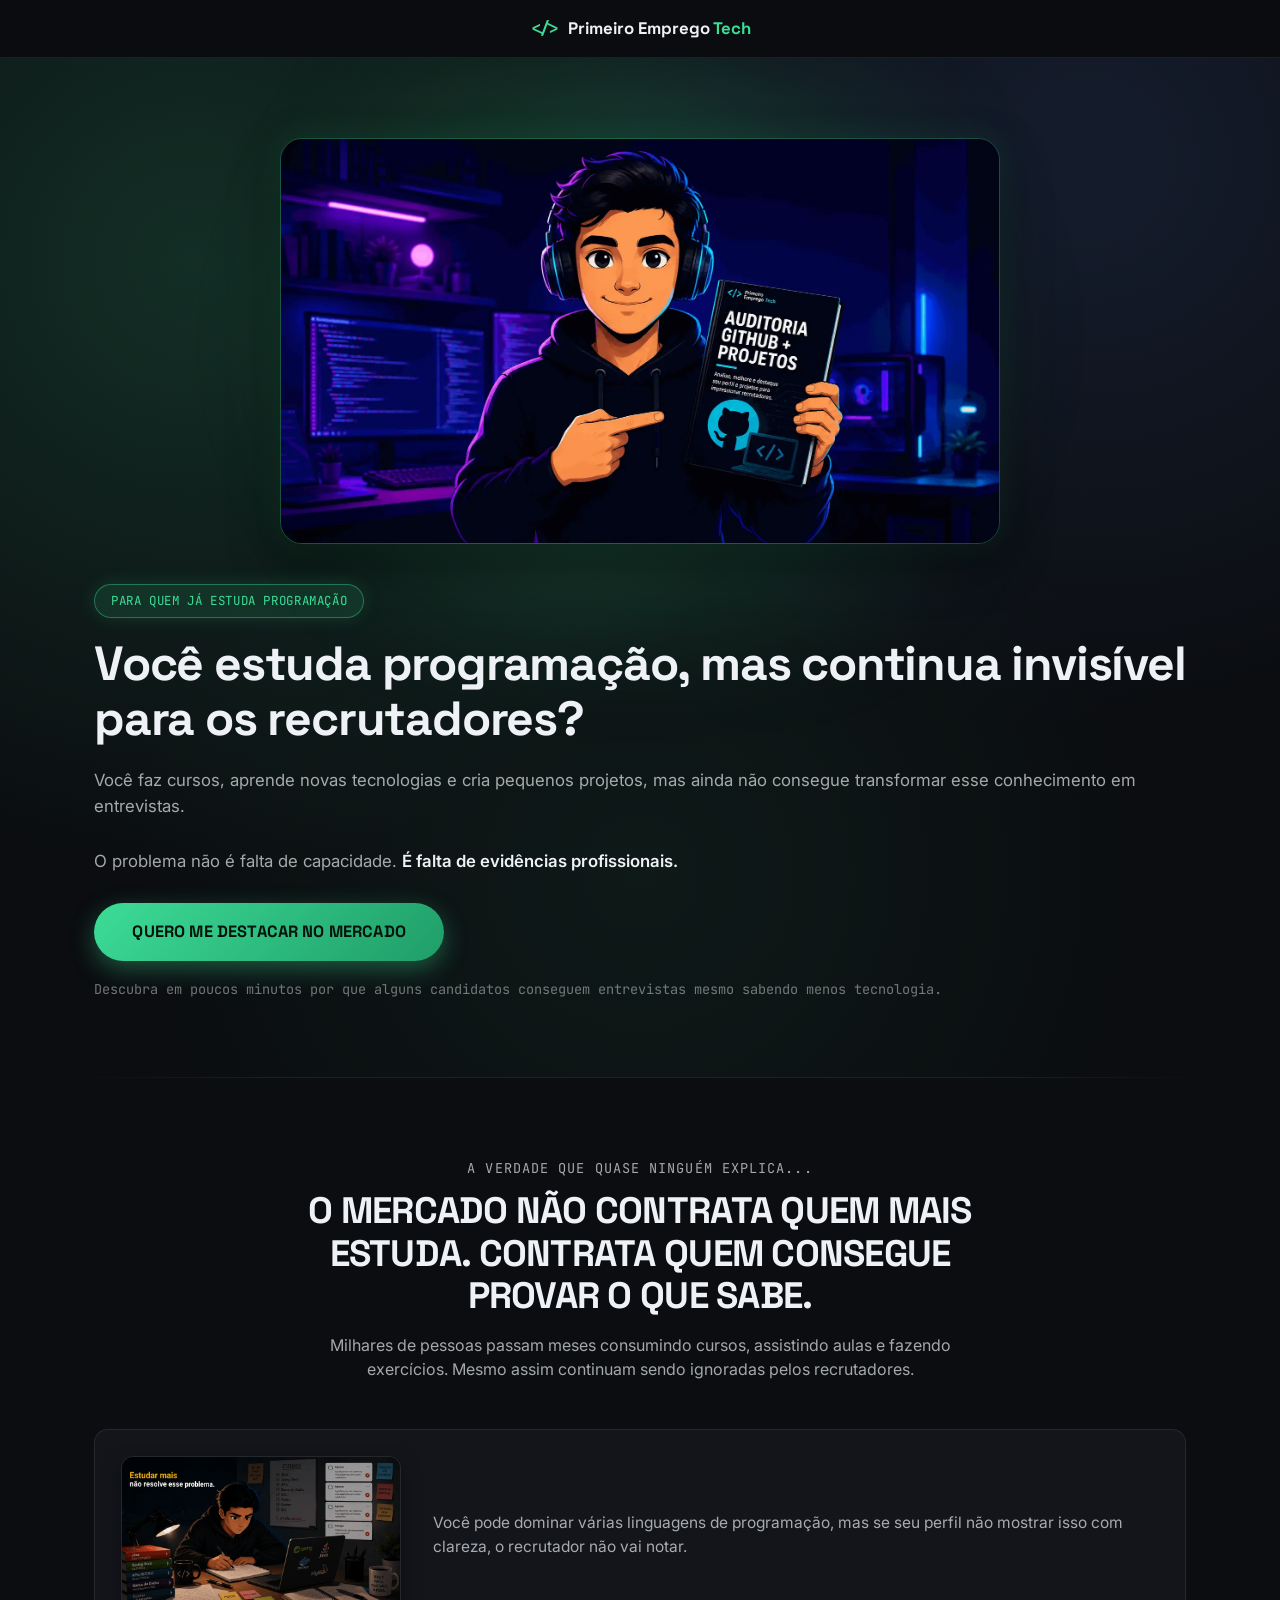
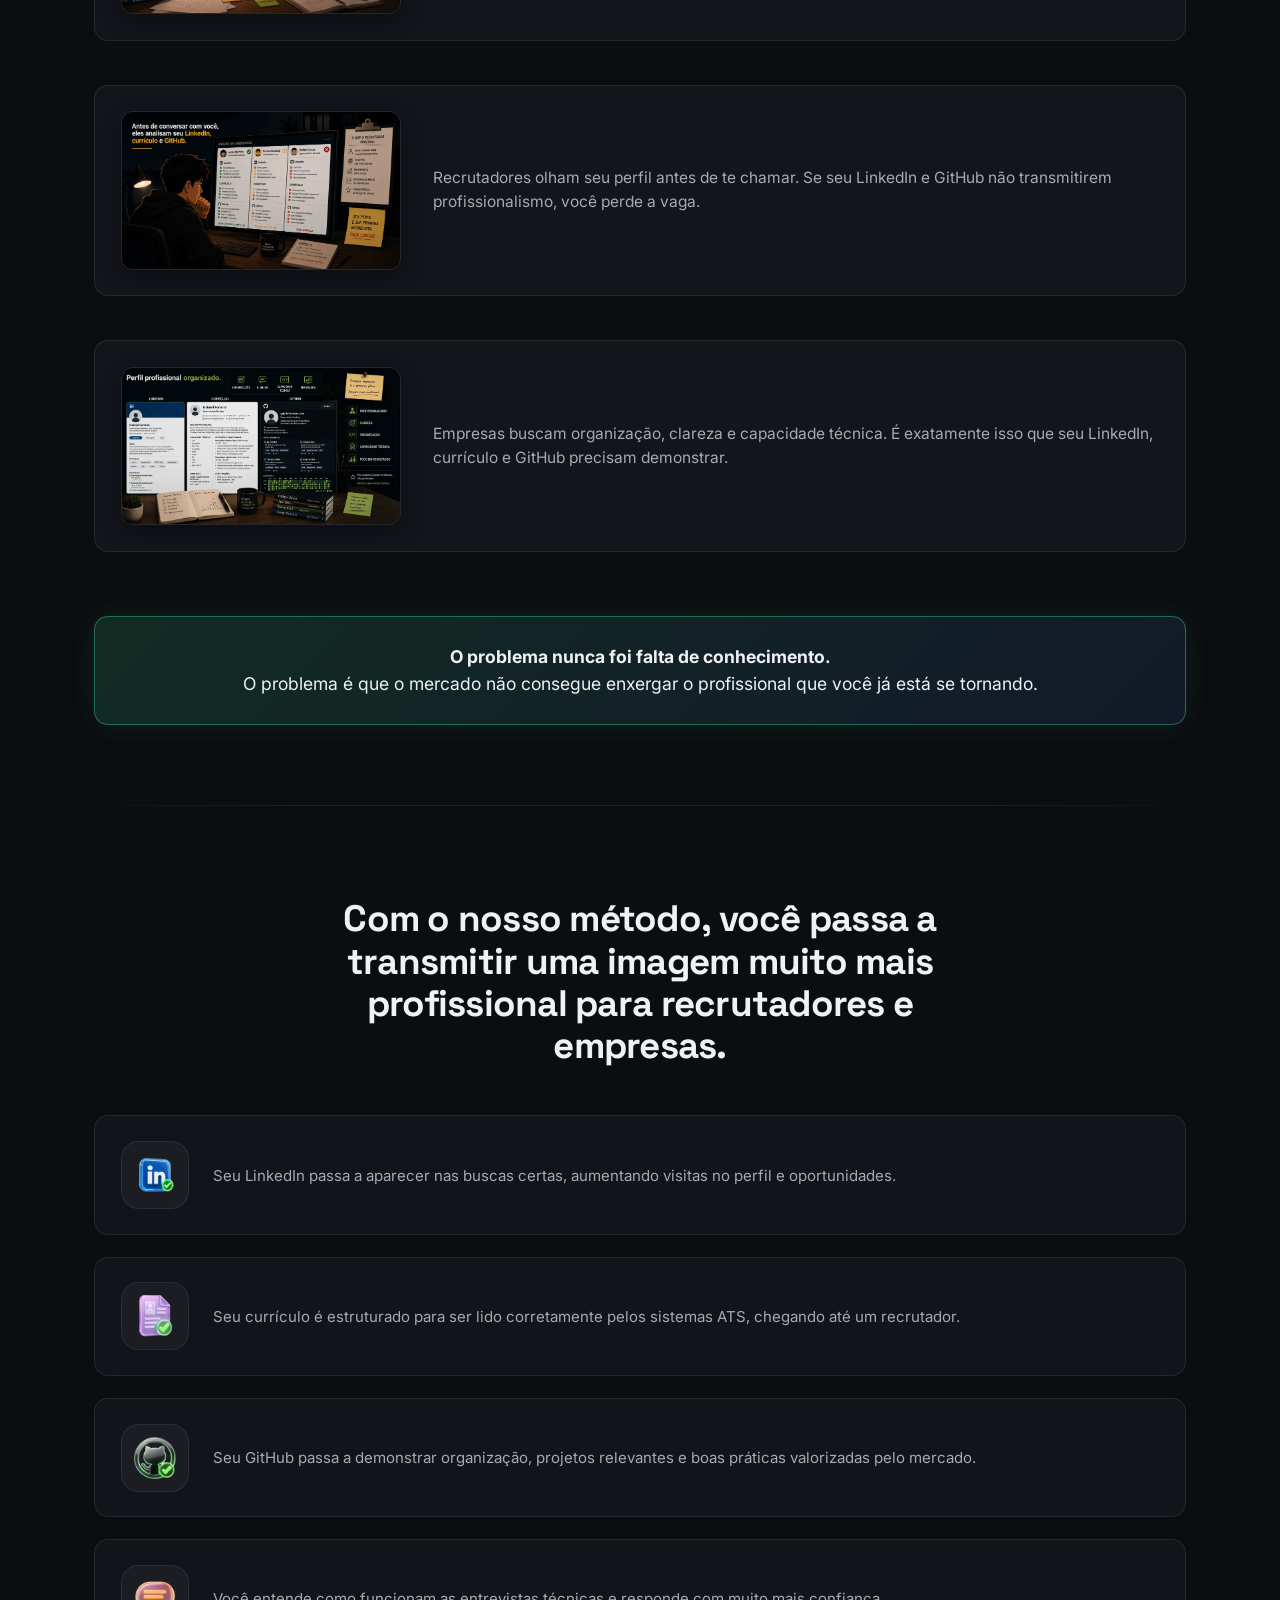
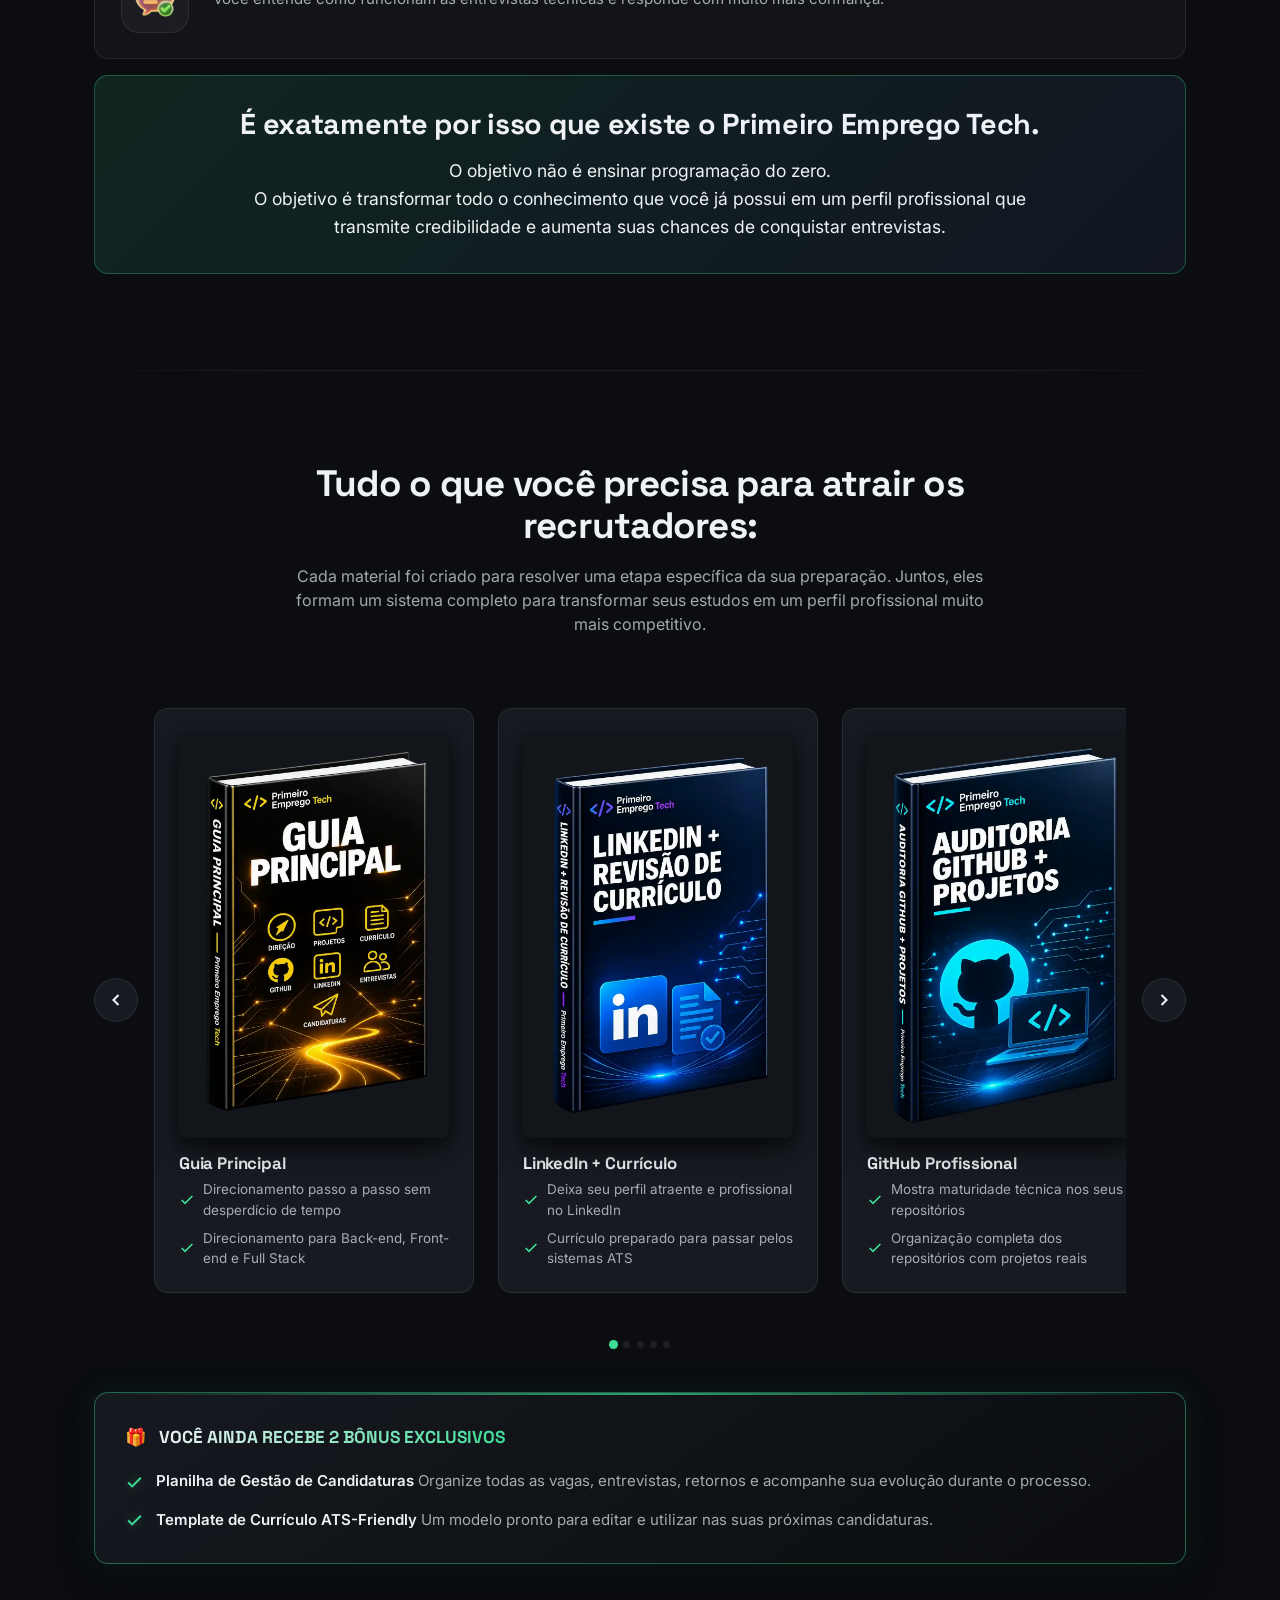
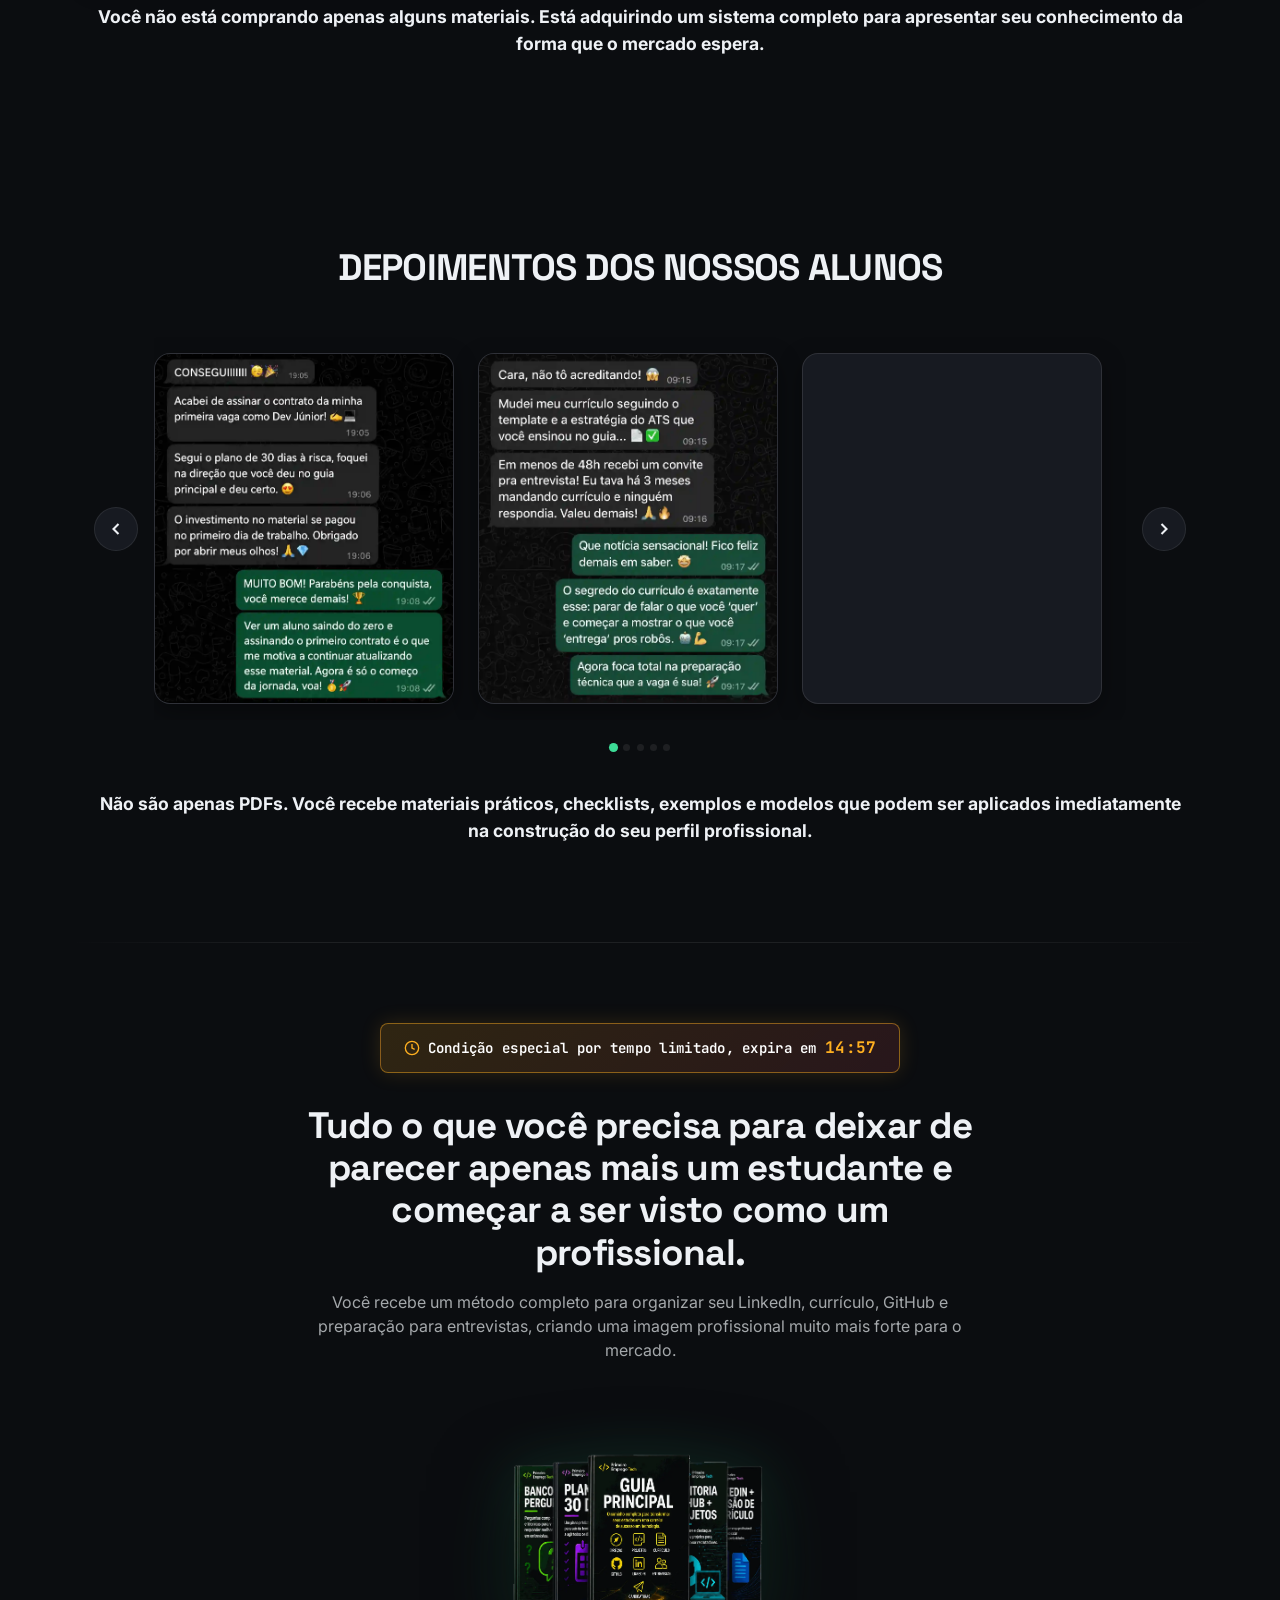
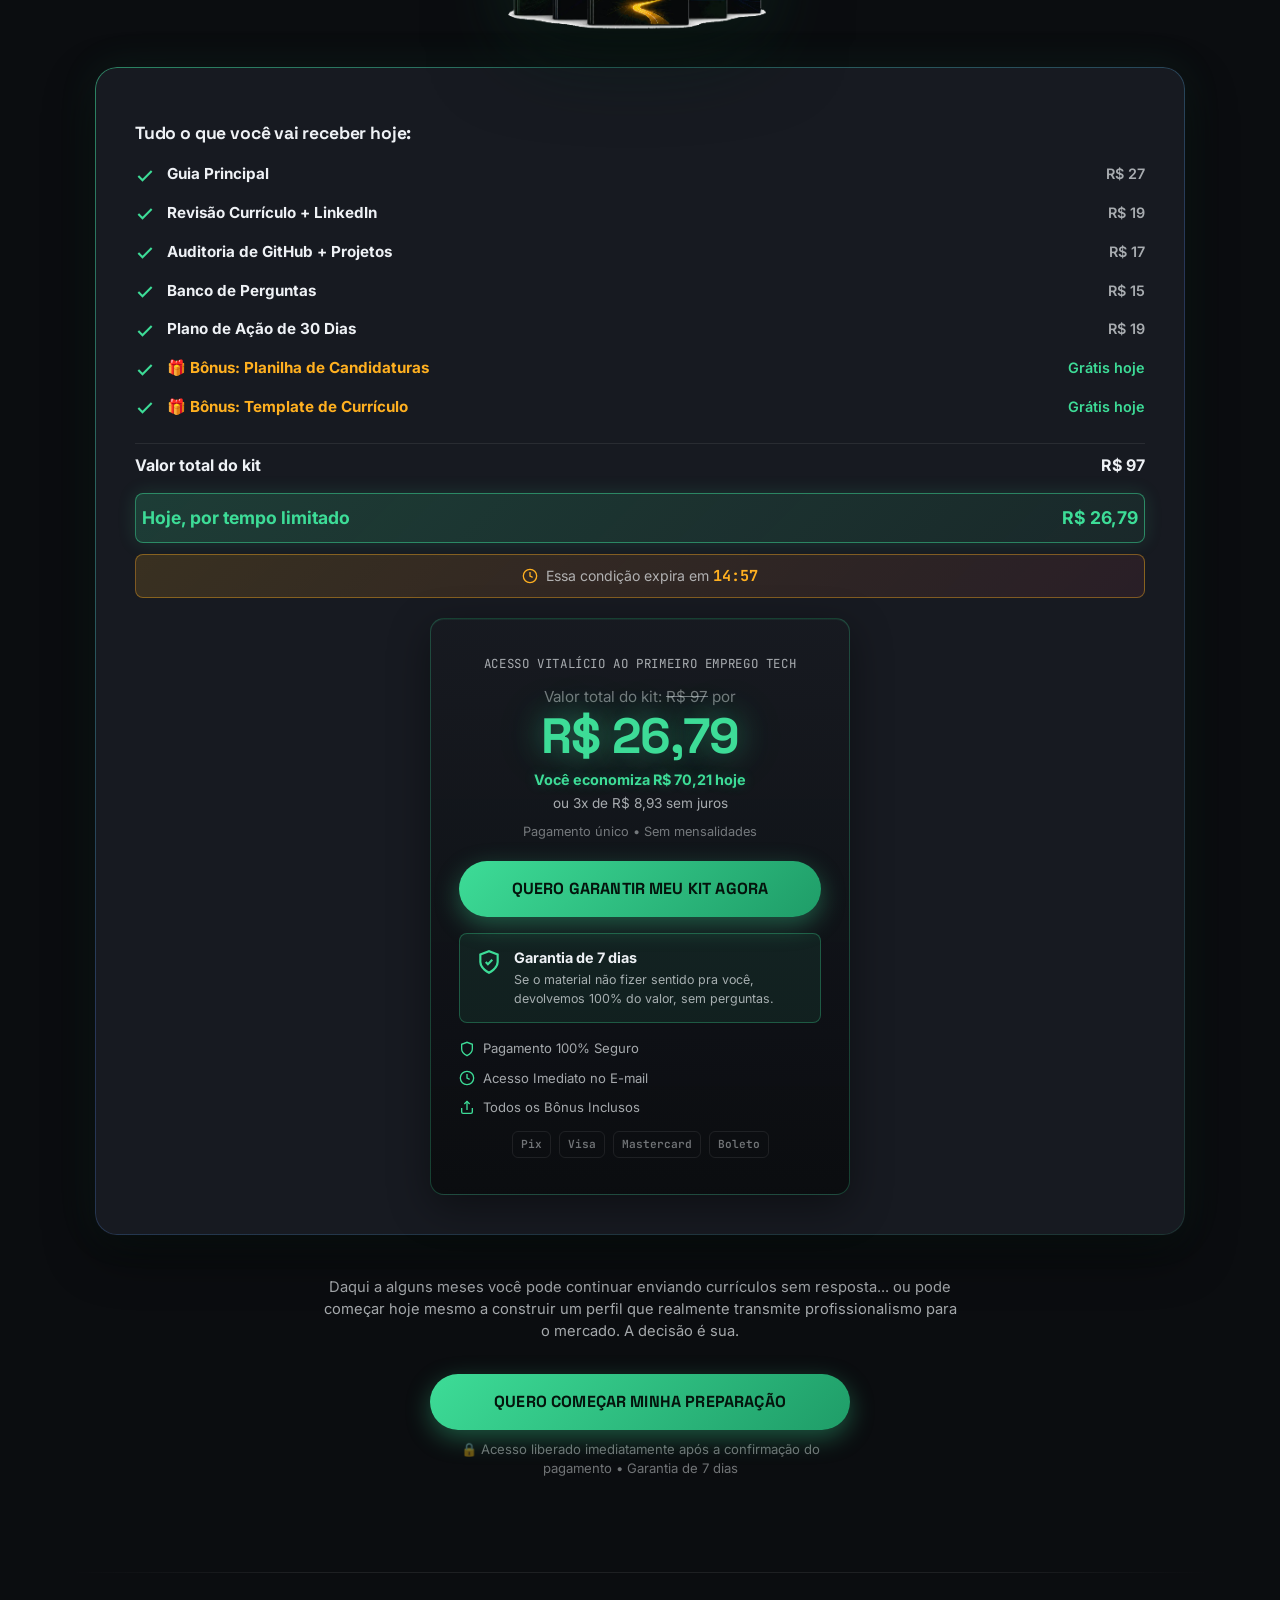
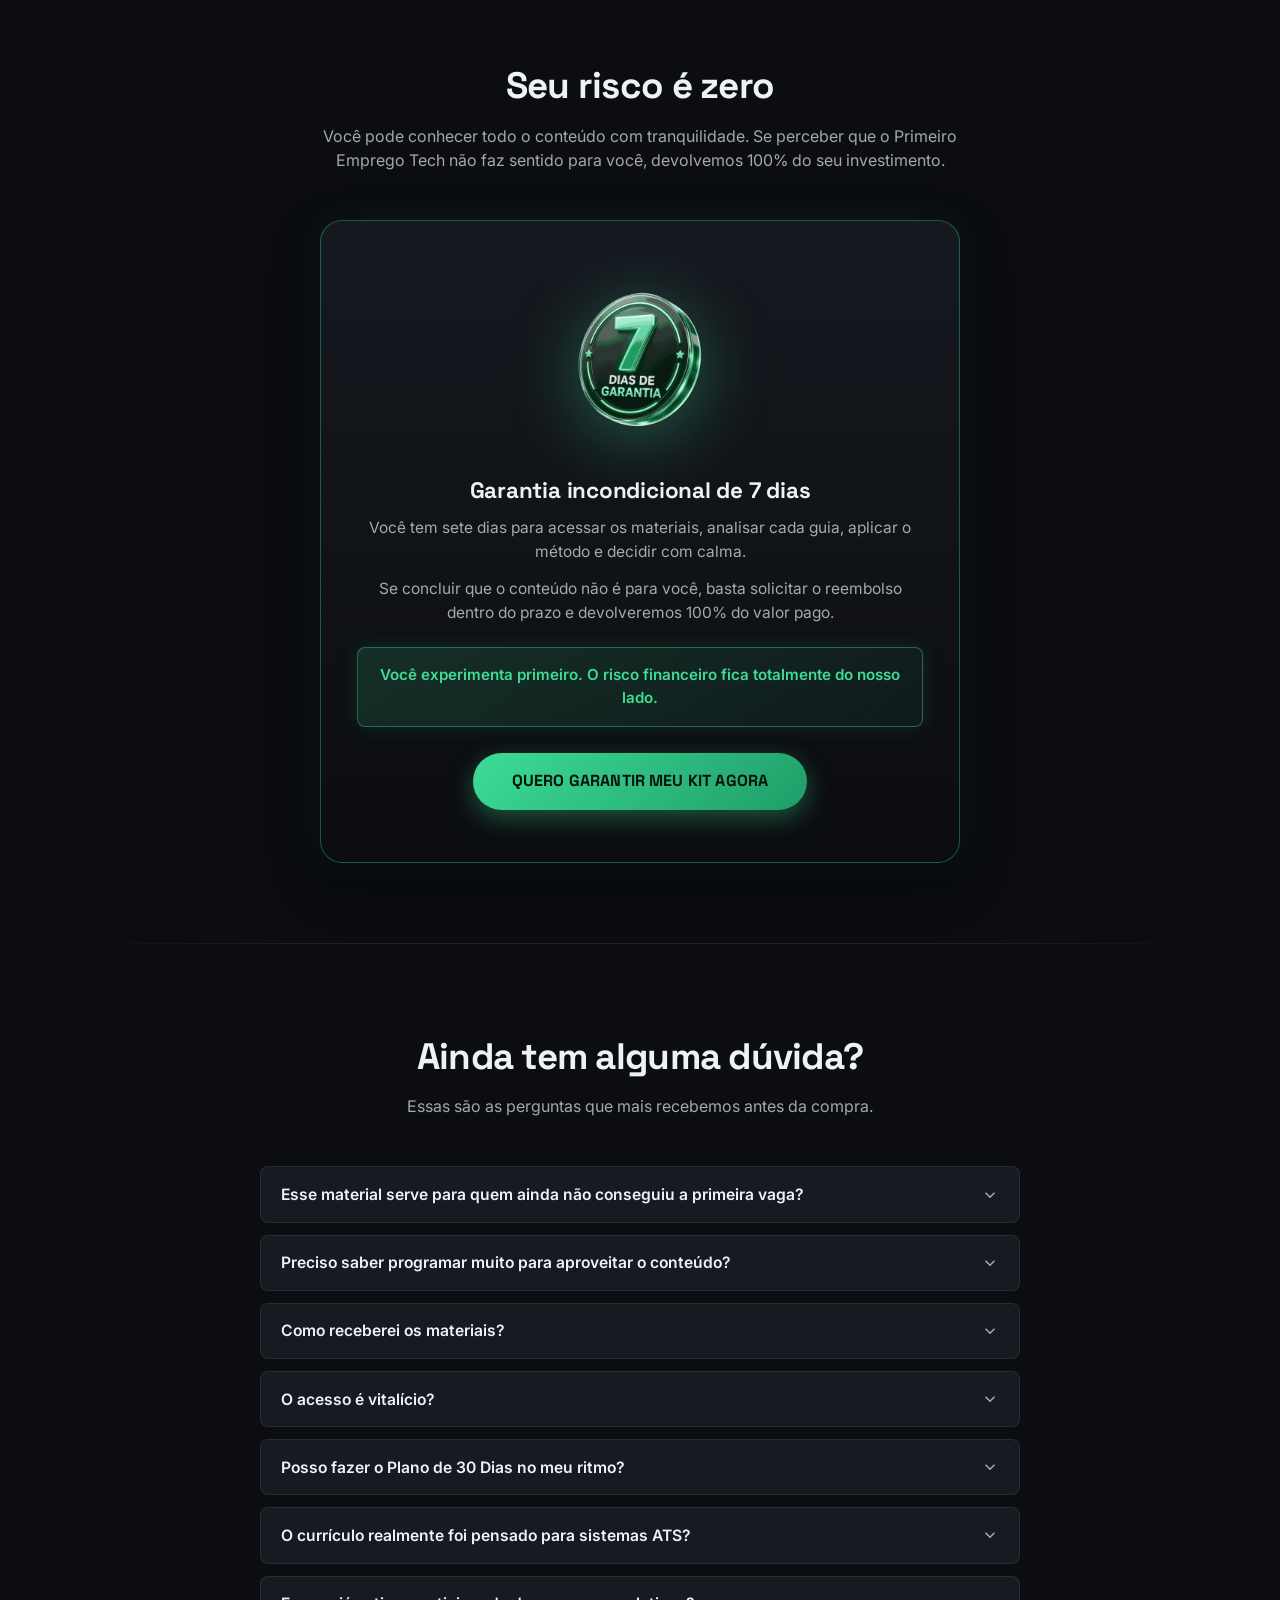
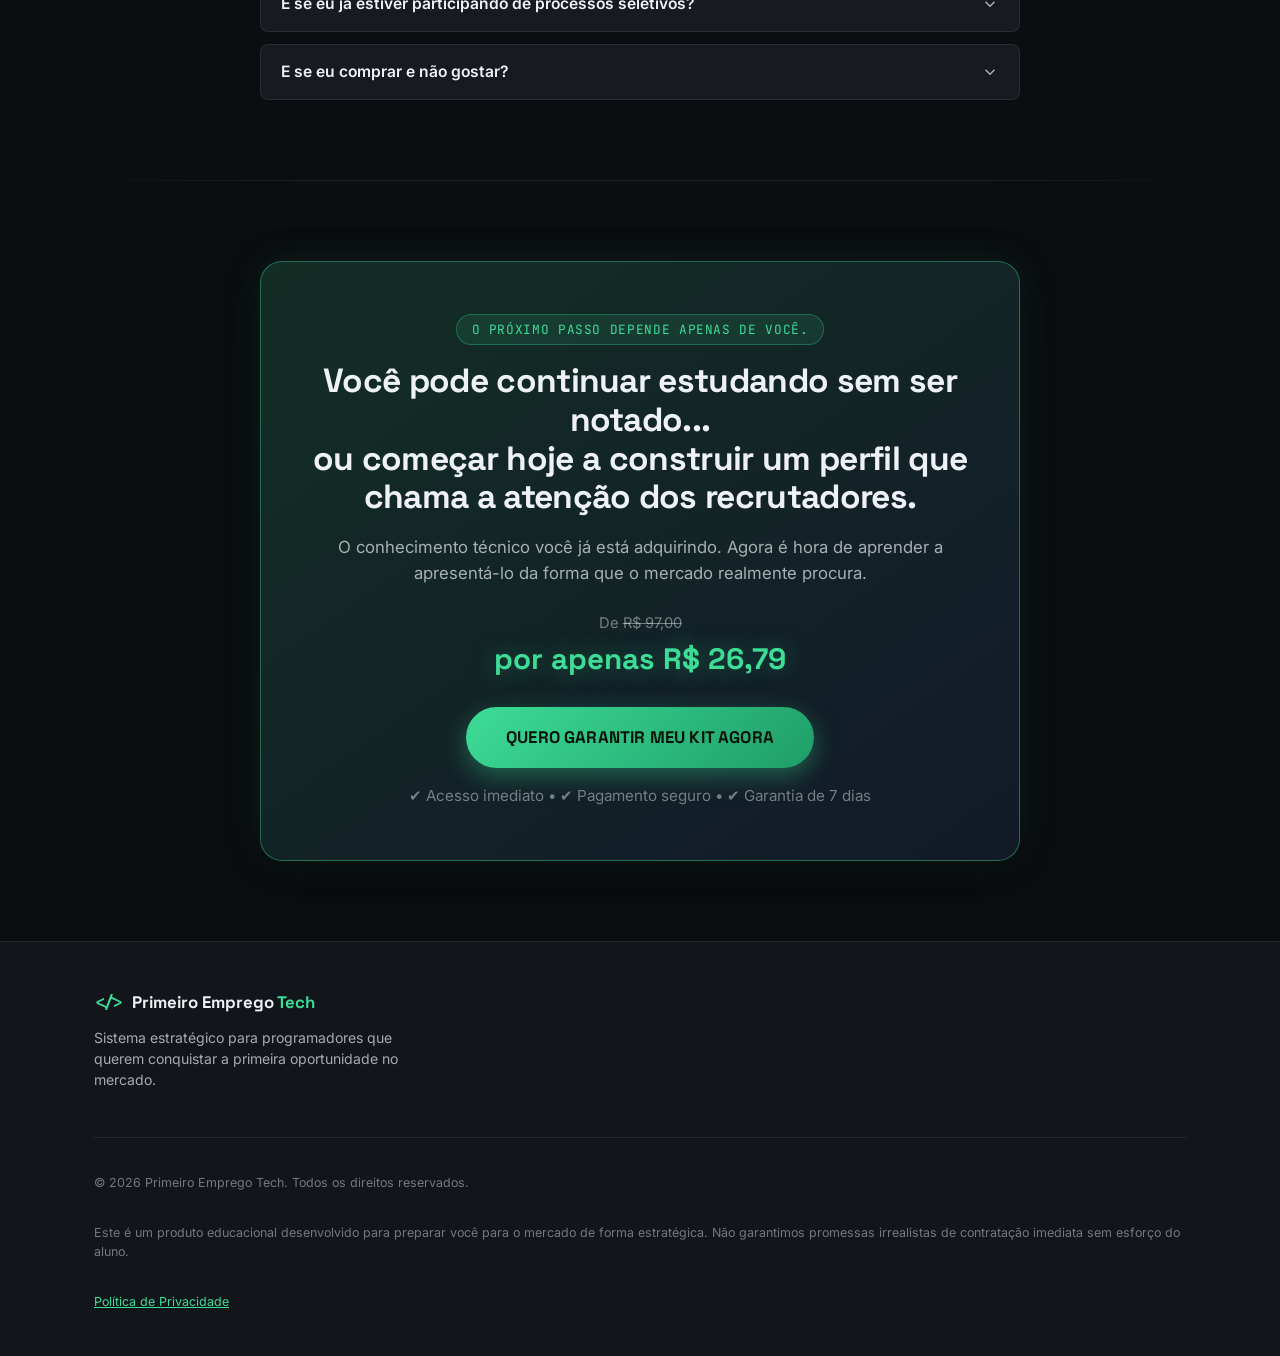
==== commit b8636000: "mudança 2 dia 21" ====
--- a/index.html
+++ b/index.html
@@ -14,7 +14,7 @@
     rel="stylesheet">
   <link rel="stylesheet" href="styles.css">
   <link rel="icon" href="image/favicon.svg" type="image/svg+xml">
-  
+
   <noscript>
     <style>
       .reveal {
@@ -28,20 +28,18 @@
   <meta property="og:type" content="website">
   <meta property="og:title" content="Primeiro Emprego Tech | O Método Definitivo">
   <meta property="og:description" content="Transforme seus estudos em um perfil profissional que atrai recrutadores.">
-  <meta property="og:url" content="https://myckel-ctrl.github.io/landing-page-PrimeiroEmpregoTech/">
+  <meta property="og:url" content="https://emprego-tech.vercel.app/">
   <!-- A imagem precisa estar publicada exatamente nesse caminho absoluto. Depois de
        publicar, teste abrindo a URL abaixo direto no navegador para confirmar que ela
        carrega. Se trocar de domínio no futuro, atualize og:url e og:image juntos. -->
-  <meta property="og:image"
-    content="https://myckel-ctrl.github.io/landing-page-PrimeiroEmpregoTech/image/livrosOferta.webp"> <!-- adicionar outra url -->
+  <meta property="og:image" content="https://emprego-tech.vercel.app/image/livrosOferta.webp">
   <meta property="og:image:width" content="1200">
   <meta property="og:image:height" content="630">
   <meta property="og:locale" content="pt_BR">
   <meta name="twitter:card" content="summary_large_image">
   <meta name="twitter:title" content="Primeiro Emprego Tech | O Método Definitivo">
   <meta name="twitter:description" content="Transforme seus estudos em um perfil profissional que atrai recrutadores.">
-  <meta name="twitter:image"
-    content="https://myckel-ctrl.github.io/landing-page-PrimeiroEmpregoTech/image/livrosOferta.webp"> <!-- adicionar outra url -->
+  <meta name="twitter:image" content="https://emprego-tech.vercel.app/image/livrosOferta.webp">
 
   <!-- ============ META PIXEL ============ -->
   <!-- Pixel do Meta Ads já configurado com o ID real (Primeiro Emprego Tech).
@@ -52,7 +50,7 @@
     !function (f, b, e, v, n, t, s) {
       if (f.fbq) return; n = f.fbq = function () {
         n.callMethod ?
-        n.callMethod.apply(n, arguments) : n.queue.push(arguments)
+          n.callMethod.apply(n, arguments) : n.queue.push(arguments)
       };
       if (!f._fbq) f._fbq = n; n.push = n; n.loaded = !0; n.version = '2.0';
       n.queue = []; t = b.createElement(e); t.async = !0;
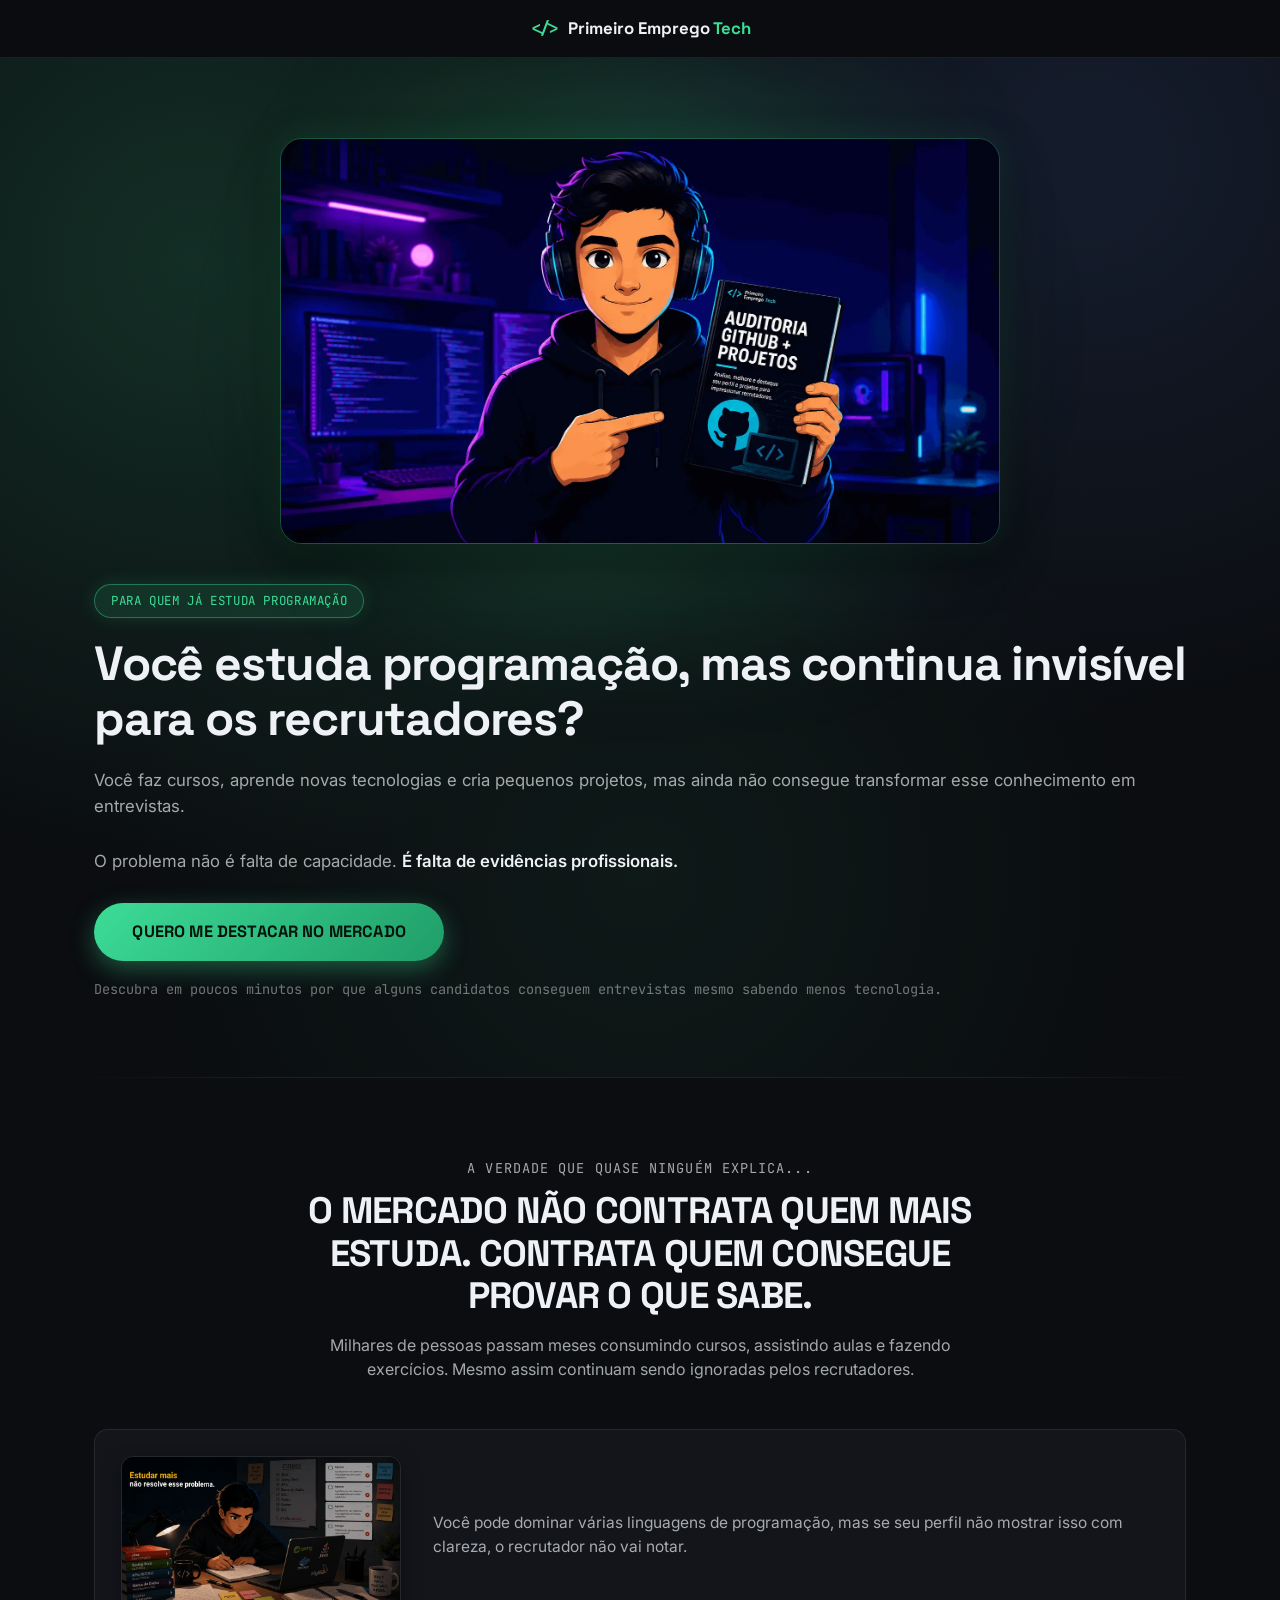
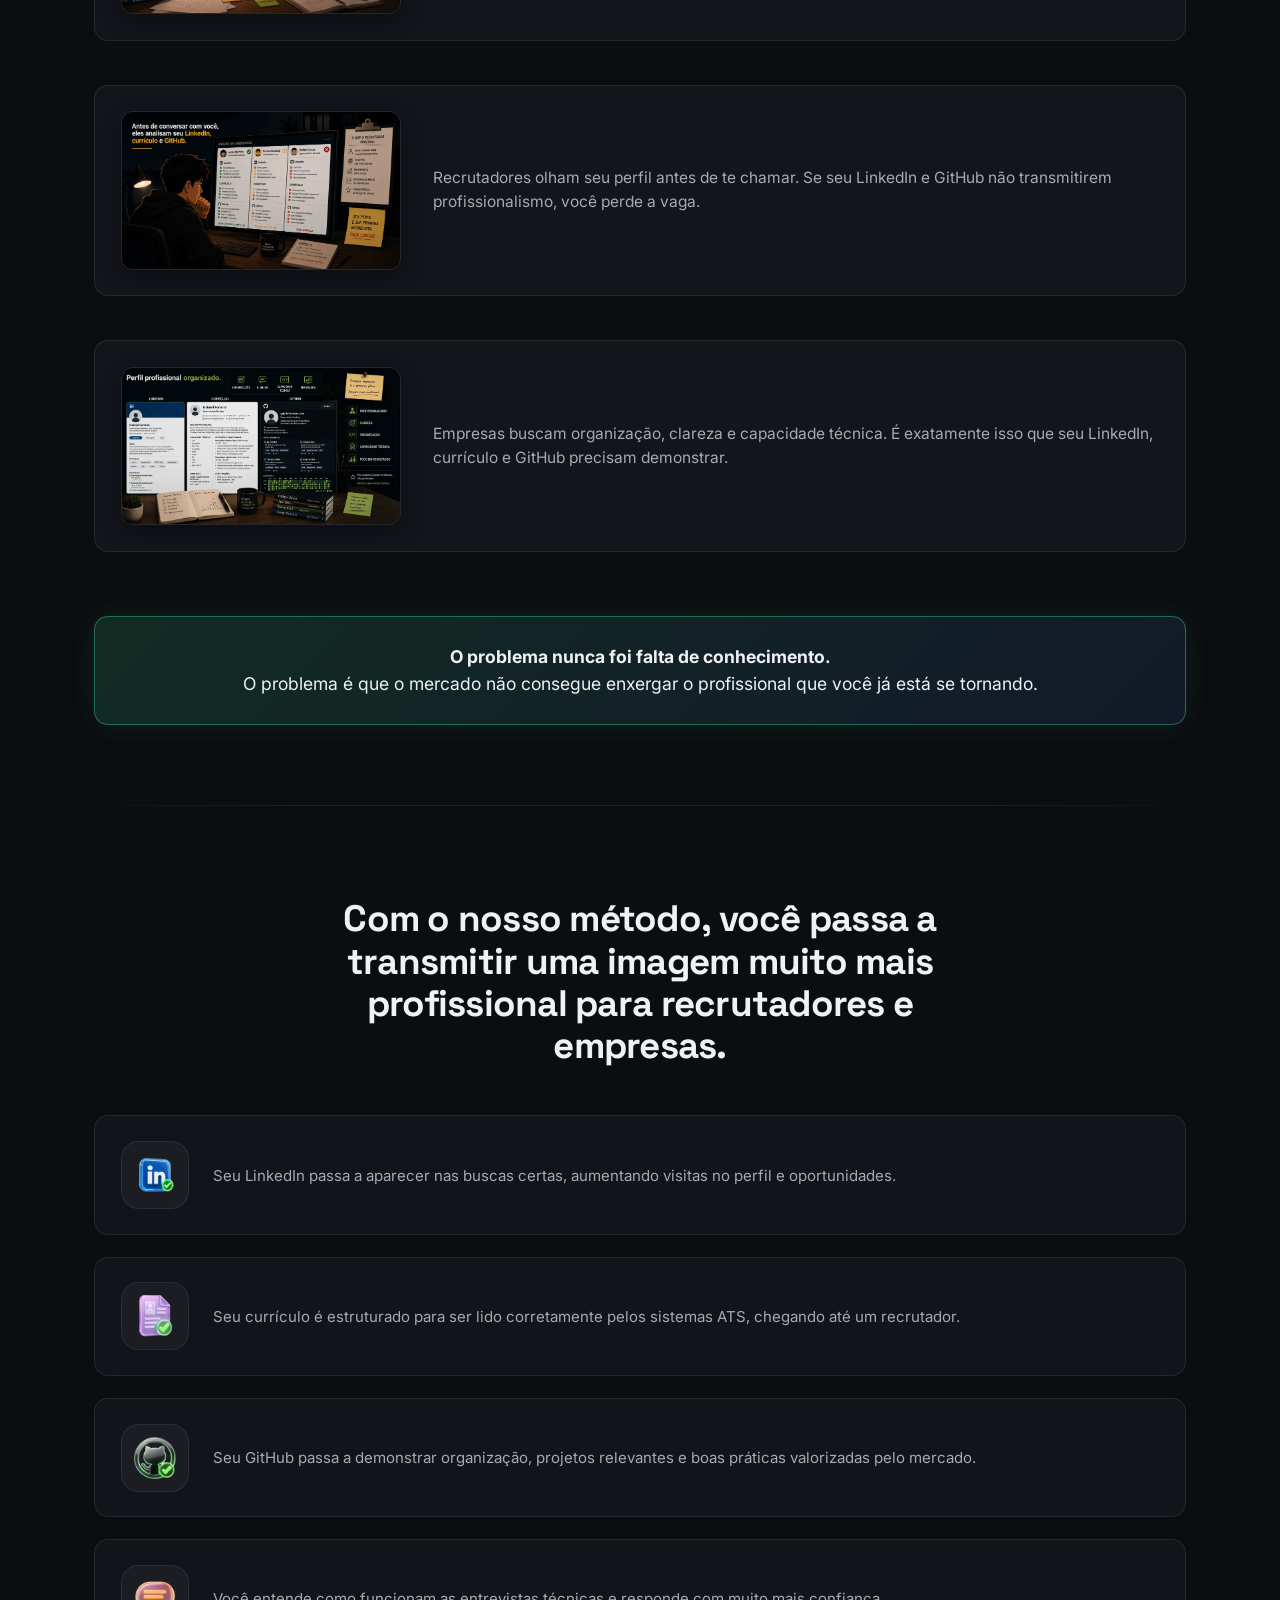
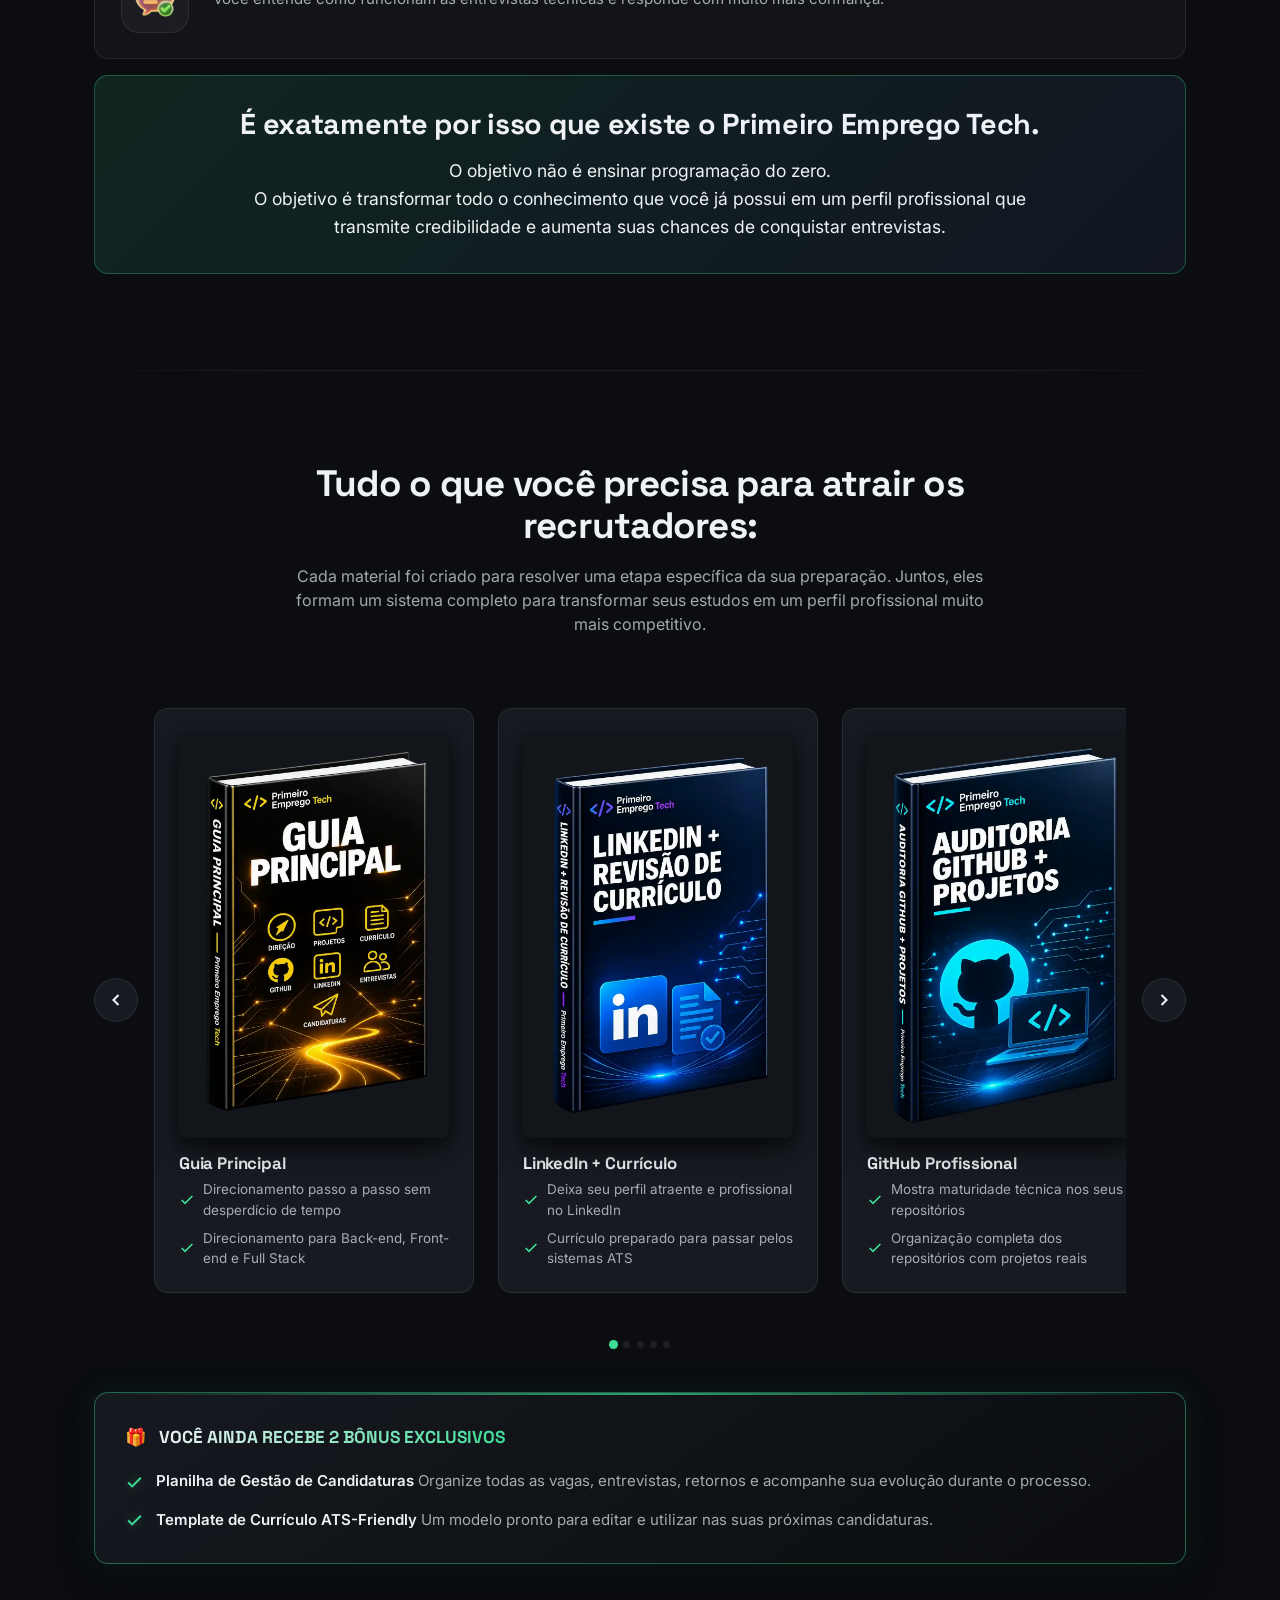
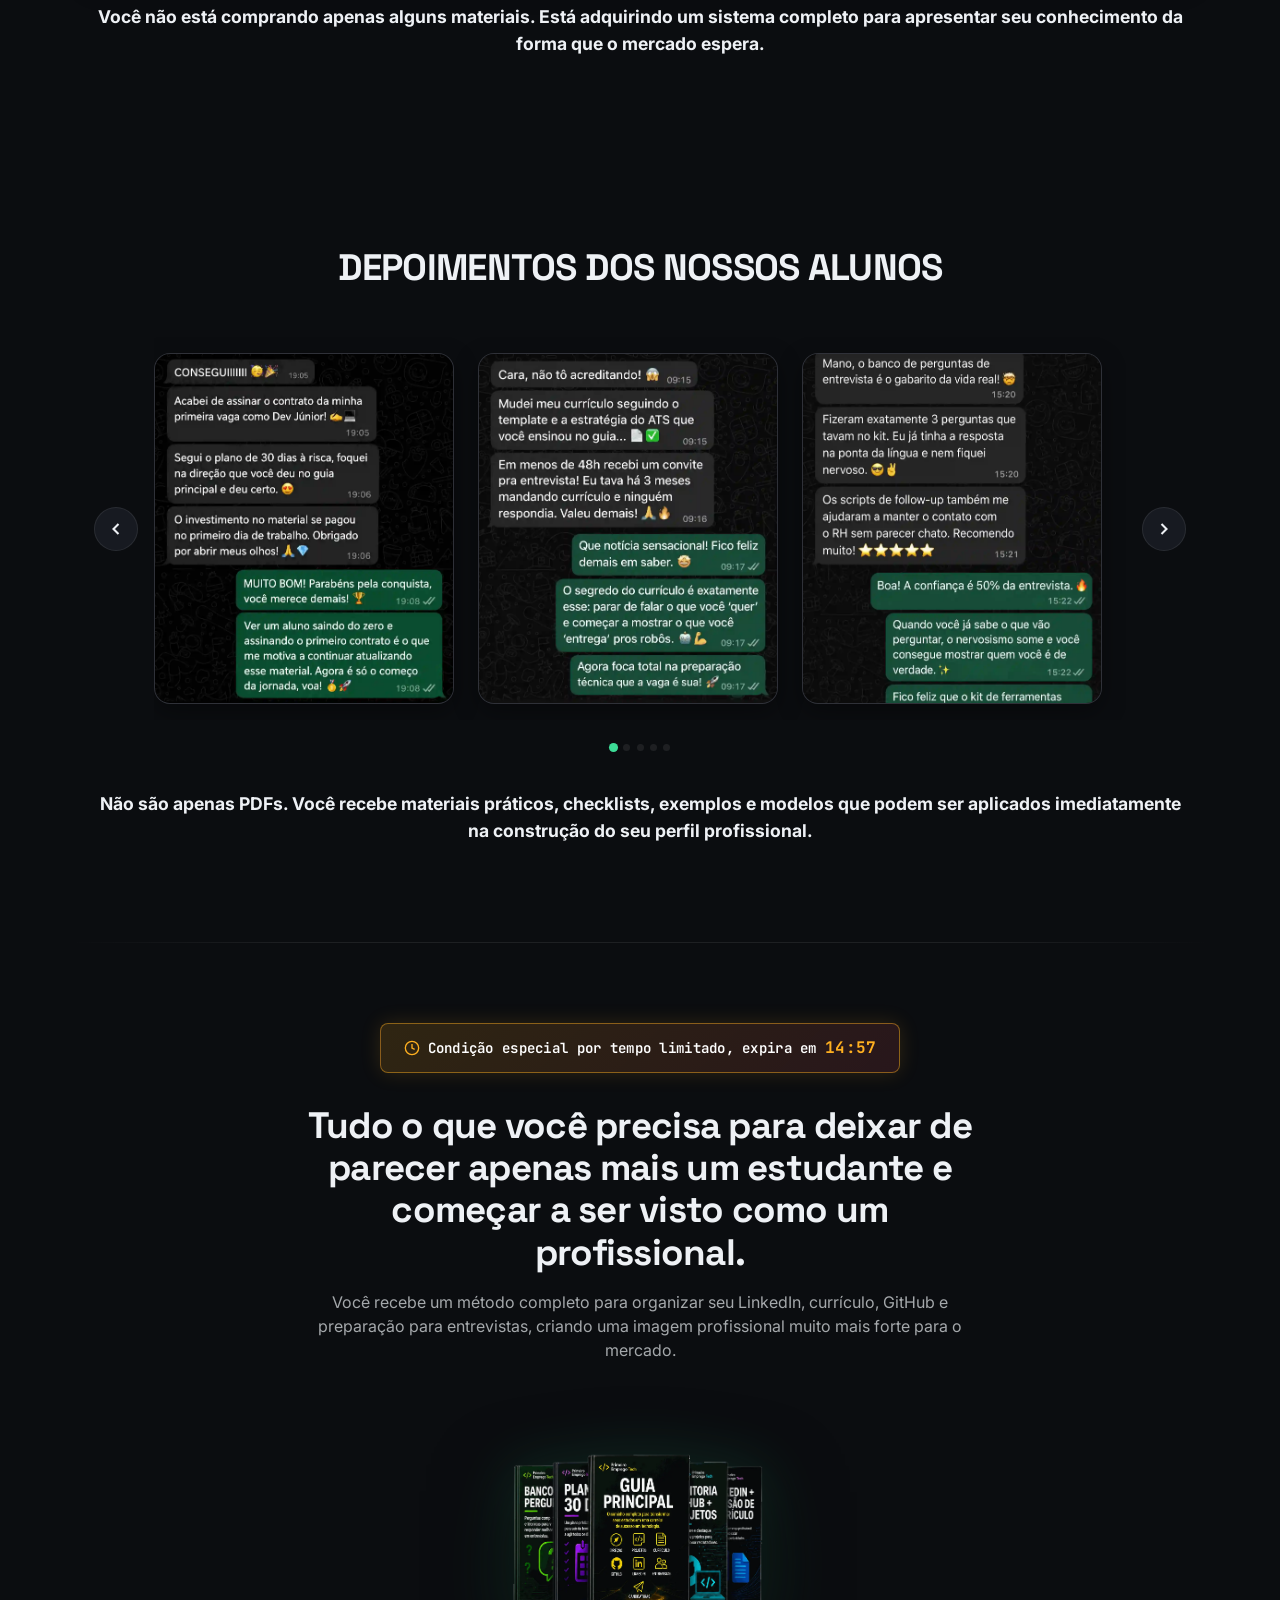
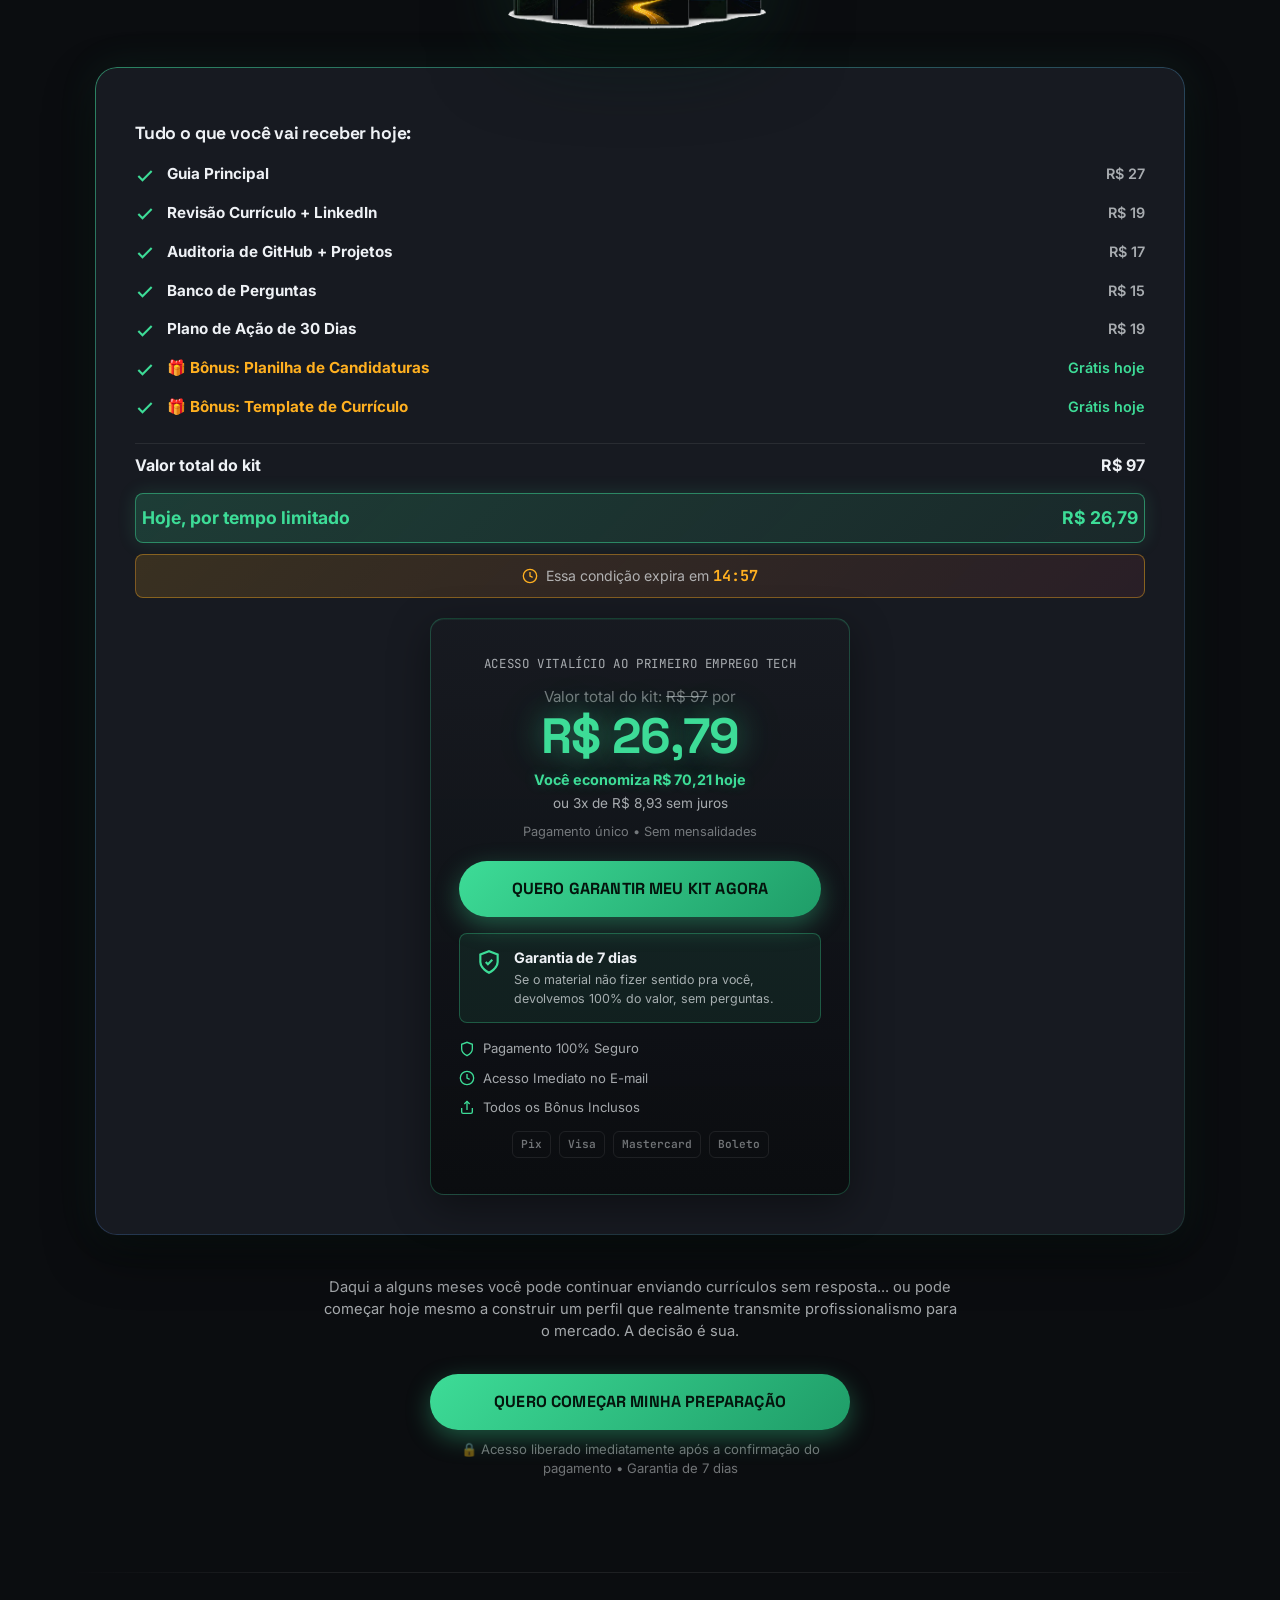
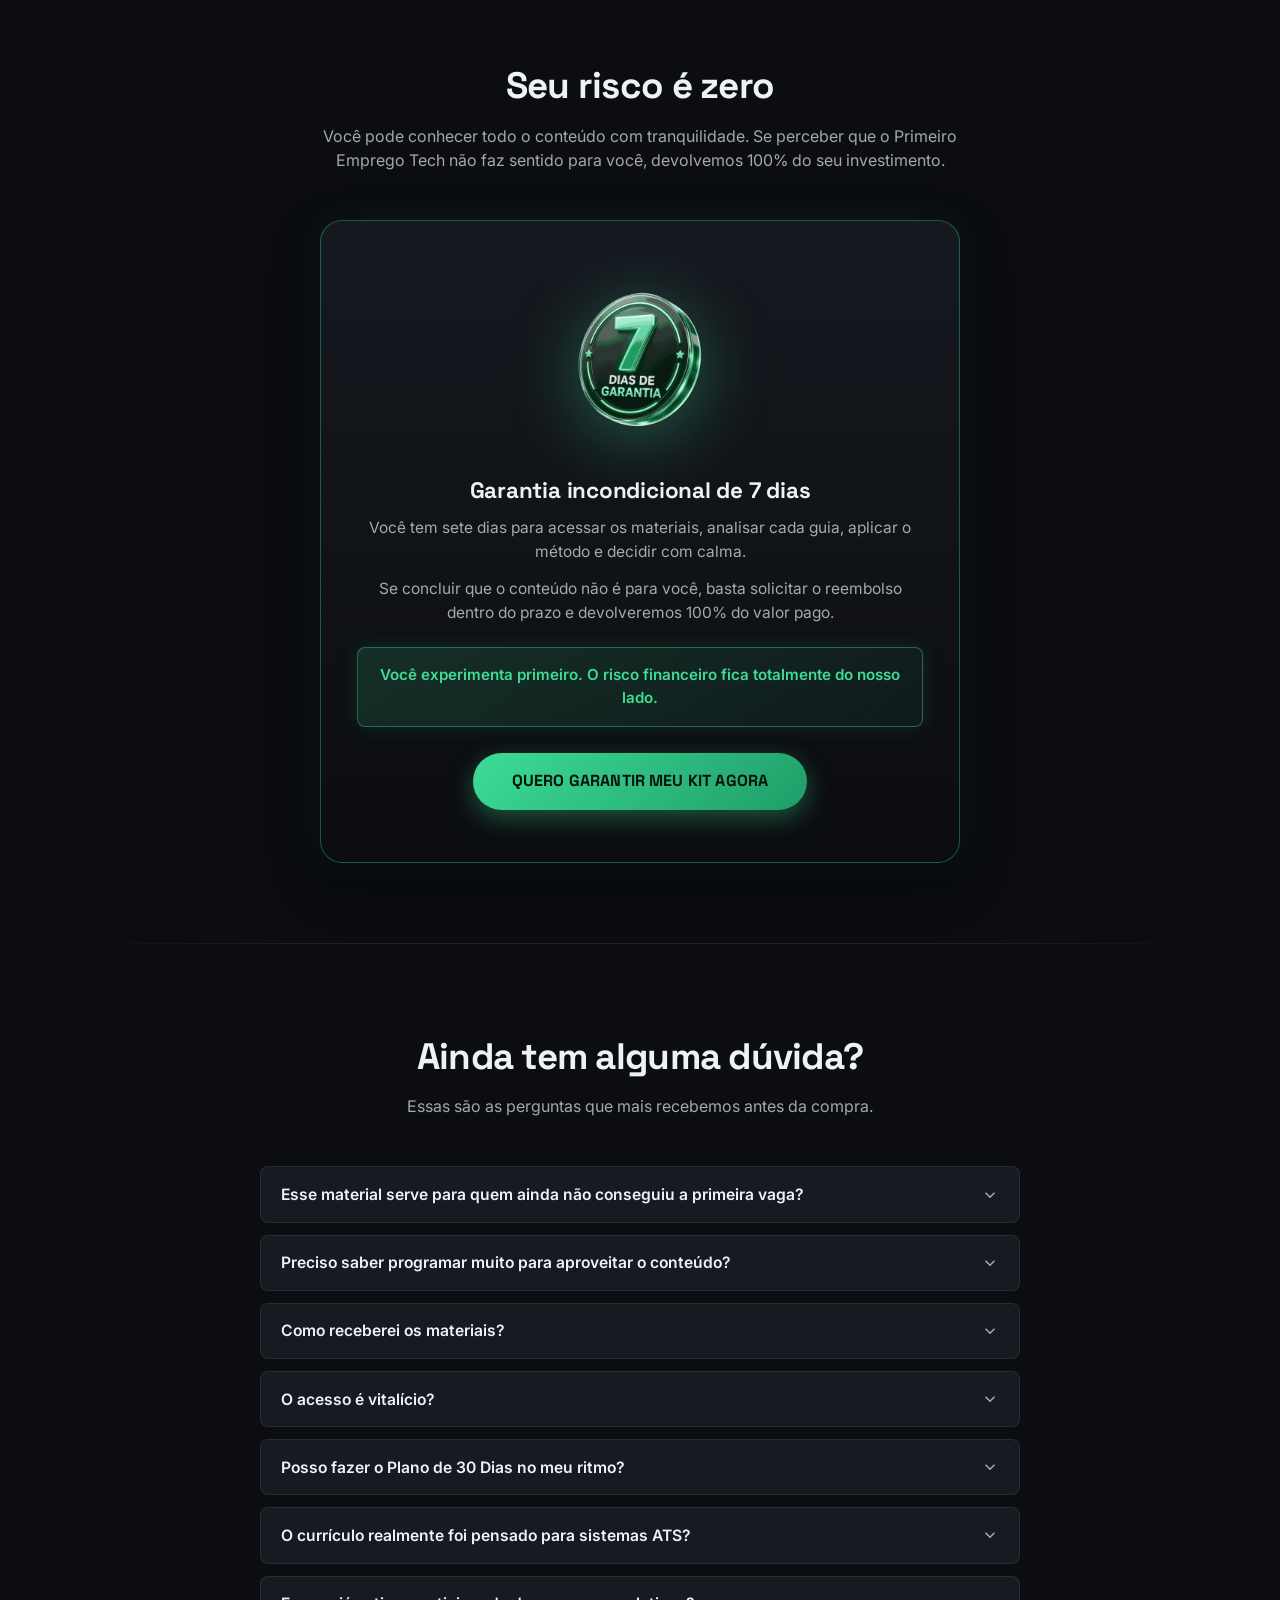
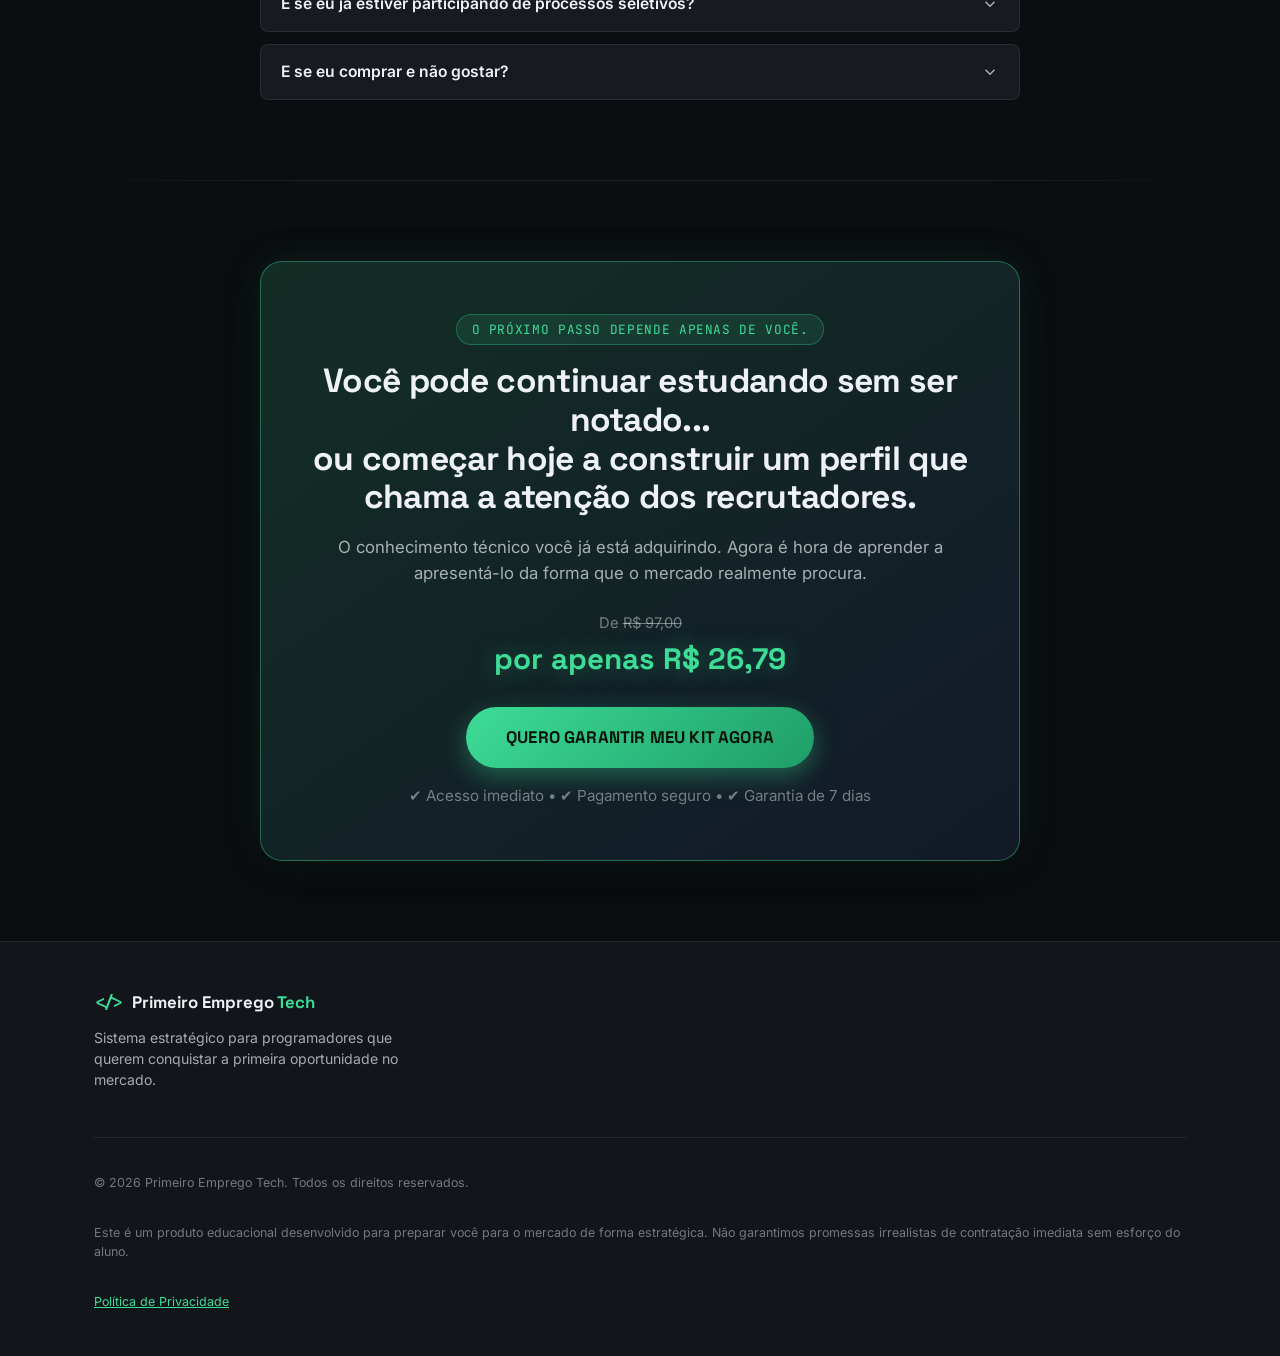
==== commit 9dcfa2b8: "mudança 3 dia 21" ====
--- a/index.html
+++ b/index.html
@@ -9,9 +9,17 @@
     content="Transforme seus estudos em programação em um portfólio estratégico, currículo ATS e perfil no LinkedIn prontos para contratar.">
   <link rel="preconnect" href="https://fonts.googleapis.com">
   <link rel="preconnect" href="https://fonts.gstatic.com" crossorigin>
+  <!-- Fontes carregadas sem bloquear a renderização: o navegador baixa o CSS
+       em segundo plano (media="print") e troca para "all" quando termina.
+       O <noscript> garante que continue funcionando sem JS. -->
   <link
     href="https://fonts.googleapis.com/css2?family=Space+Grotesk:wght@500;600;700&family=Inter:wght@400;500;600;700&family=JetBrains+Mono:wght@400;500;600&display=swap"
-    rel="stylesheet">
+    rel="stylesheet" media="print" onload="this.media='all'">
+  <noscript>
+    <link
+      href="https://fonts.googleapis.com/css2?family=Space+Grotesk:wght@500;600;700&family=Inter:wght@400;500;600;700&family=JetBrains+Mono:wght@400;500;600&display=swap"
+      rel="stylesheet">
+  </noscript>
   <link rel="stylesheet" href="styles.css">
   <link rel="icon" href="image/favicon.svg" type="image/svg+xml">
 
@@ -41,10 +49,1129 @@
   <meta name="twitter:description" content="Transforme seus estudos em um perfil profissional que atrai recrutadores.">
   <meta name="twitter:image" content="https://emprego-tech.vercel.app/image/livrosOferta.webp">
 
+  <noscript><img height="1" width="1" style="display:none"
+      src="https://www.facebook.com/tr?id=2864833017210216&ev=PageView&noscript=1" /></noscript>
+</head>
+
+<body>
+
+  <!-- ============ HEADER ============ -->
+
+  <header id="siteHeader">
+    <div class="container header-inner">
+      <a href="#top" class="logo">
+        <span class="logo-tag">&lt;/&gt;</span>
+        <span class="logo-name">Primeiro Emprego <span>Tech</span></span>
+      </a>
+
+
+    </div>
+  </header>
+
+  <!-- ============ HERO ============ -->
+
+  <section class="hero" id="top">
+
+    <div class="container hero-grid">
+
+      <!-- TEXTO -->
+
+      <div class="hero-content reveal">
+
+        <span class="hero-tag">
+          PARA QUEM JÁ ESTUDA PROGRAMAÇÃO
+        </span>
+
+        <h1>
+          Você estuda programação, mas continua invisível para os recrutadores?
+        </h1>
+
+        <p class="sub">
+          Você faz cursos, aprende novas tecnologias e cria pequenos projetos,
+          mas ainda não consegue transformar esse conhecimento em entrevistas.
+        </p>
+
+        <p class="sub">
+          O problema não é falta de capacidade.
+          <strong>É falta de evidências profissionais.</strong>
+        </p>
+
+        <div class="hero-ctas">
+          <a href="#oferta" class="btn btn-primary btn-lg">
+            QUERO ME DESTACAR NO MERCADO
+          </a>
+        </div>
+
+        <p class="urgent-text">
+          Descubra em poucos minutos por que alguns candidatos conseguem entrevistas mesmo sabendo menos tecnologia.
+        </p>
+
+      </div>
+
+      <!-- IMAGEM -->
+
+      <div class="hero-image-wrap reveal">
+
+        <div class="hero-image-glow"></div>
+
+        <img src="image/thumb.webp" alt="Apresentação do Kit Primeiro Emprego Tech" class="hero-video-thumb"
+          decoding="async" fetchpriority="high">
+
+      </div>
+
+    </div>
+
+  </section>
+
+  <div class="divider-section">
+    <div class="divider">
+      <div class="line"></div>
+    </div>
+  </div>
+
+  <!-- ============ DOR ============ -->
+
+  <section class="section-pad" id="porque">
+
+    <div class="container">
+
+      <div class="section-head reveal">
+
+        A verdade que quase ninguém explica...
+
+        <h2>
+          O MERCADO NÃO CONTRATA QUEM MAIS ESTUDA.
+          CONTRATA QUEM CONSEGUE PROVAR O QUE SABE.
+        </h2>
+
+        <p class="desc">
+          Milhares de pessoas passam meses consumindo cursos, assistindo aulas e fazendo exercícios. Mesmo assim
+          continuam sendo ignoradas pelos recrutadores.
+        </p>
+
+      </div>
+
+
+      <div class="pain-list-wrapper">
+
+        <div class="pain-item reveal">
+
+          <div class="pain-img-box">
+            <img src="image/DorEstudando.webp" alt="Pessoa estudando programação" class="pain-img" loading="lazy"
+              decoding="async">
+          </div>
+
+          <div class="pain-text">
+            <p>
+              Você pode dominar várias linguagens de programação, mas se seu perfil não mostrar isso com clareza, o
+              recrutador não vai notar.
+            </p>
+
+          </div>
+
+        </div>
+
+
+        <div class="pain-item reveal">
+
+          <div class="pain-img-box">
+            <img src="image/DorRecrutador.webp" alt="Recrutador analisando candidatos" class="pain-img" loading="lazy"
+              decoding="async">
+          </div>
+
+          <div class="pain-text">
+            <p>
+              Recrutadores olham seu perfil antes de te chamar. Se seu LinkedIn e GitHub não transmitirem
+              profissionalismo, você perde a vaga.
+            </p>
+
+          </div>
+
+        </div>
+
+
+        <div class="pain-item reveal">
+
+          <div class="pain-img-box">
+            <img src="image/DorEvidencias.webp" alt="Perfil profissional organizado" class="pain-img" loading="lazy"
+              decoding="async">
+          </div>
+
+          <div class="pain-text">
+            <p>
+              Empresas buscam organização, clareza e capacidade técnica. É exatamente isso que seu LinkedIn, currículo e
+              GitHub precisam demonstrar.
+            </p>
+
+          </div>
+
+        </div>
+
+
+        <div class="pain-solution-banner reveal">
+
+          <p>
+
+            <strong>
+              O problema nunca foi falta de conhecimento.
+            </strong>
+
+            <br>
+
+            O problema é que o mercado não consegue enxergar o profissional que você já está se tornando.
+
+          </p>
+
+        </div>
+
+      </div>
+
+    </div>
+
+  </section>
+
+  <div class="divider-section">
+    <div class="divider">
+      <div class="line"></div>
+    </div>
+  </div>
+
+  <!-- ============ BENEFÍCIOS ============ -->
+
+  <section class="section-pad" id="beneficios">
+    <div class="container">
+
+      <div class="section-head reveal">
+        <h2> Com o nosso método, você passa a transmitir uma imagem
+          muito mais profissional para recrutadores e empresas.</h2>
+      </div>
+
+      <div class="benefits-grid">
+
+        <div class="benefit-card reveal">
+          <div class="benefit-icon icon-linkedin">
+            <img src="image/icon_linkedin.webp" alt="LinkedIn Profissional" class="floating-icon">
+          </div>
+
+          <div class="benefit-content">
+            <p>
+              Seu LinkedIn passa a aparecer nas buscas certas, aumentando visitas no perfil e oportunidades.
+            </p>
+          </div>
+        </div>
+
+        <div class="benefit-card reveal">
+          <div class="benefit-icon icon-curriculo">
+            <img src="image/icon_curriculo.webp" alt="Currículo ATS" class="floating-icon">
+          </div>
+
+          <div class="benefit-content">
+            <p>
+              Seu currículo é estruturado para ser lido corretamente pelos sistemas ATS, chegando até um recrutador.
+            </p>
+          </div>
+        </div>
+
+        <div class="benefit-card reveal">
+          <div class="benefit-icon icon-github">
+            <img src="image/icon_github.webp" alt="GitHub Profissional" class="floating-icon">
+          </div>
+
+          <div class="benefit-content">
+            <p>
+              Seu GitHub passa a demonstrar organização, projetos relevantes e boas práticas valorizadas pelo mercado.
+            </p>
+          </div>
+        </div>
+
+        <div class="benefit-card reveal">
+          <div class="benefit-icon icon-entrevistas">
+            <img src="image/icon_entrevistas.webp" alt="Preparação para Entrevistas" class="floating-icon">
+          </div>
+
+          <div class="benefit-content">
+            <p>
+              Você entende como funcionam as entrevistas técnicas e responde com muito mais confiança.
+            </p>
+          </div>
+        </div>
+
+      </div>
+
+      <div class="belief-highlight reveal">
+
+        <h3>É exatamente por isso que existe o Primeiro Emprego Tech.</h3>
+
+        <p>
+          O objetivo não é ensinar programação do zero.
+        </p>
+
+        <p>
+          O objetivo é transformar todo o conhecimento que você já possui em um perfil profissional que transmite
+          credibilidade e aumenta suas chances de conquistar entrevistas.
+        </p>
+
+      </div>
+
+    </div>
+  </section>
+
+  <div class="divider-section">
+    <div class="divider">
+      <div class="line"></div>
+    </div>
+  </div>
+
+  <!-- ============ PRODUTO ============ -->
+
+  <section class="section-pad" id="kit">
+    <div class="container">
+
+      <div class="section-head reveal">
+        <h2>Tudo o que você precisa para atrair os recrutadores:</h2>
+
+        <p class="desc">
+          Cada material foi criado para resolver uma etapa específica da sua preparação. Juntos, eles formam um sistema
+          completo para transformar seus estudos em um perfil profissional muito mais competitivo.
+        </p>
+      </div>
+
+      <div class="product-carousel-wrapper">
+        <button class="prod-nav-btn prev" id="prodPrev" aria-label="Anterior">
+          <svg viewBox="0 0 24 24" fill="none" stroke="currentColor" stroke-width="2.5">
+            <polyline points="15 18 9 12 15 6"></polyline>
+          </svg>
+        </button>
+
+        <div class="product-grid">
+
+          <!-- Guia Principal -->
+          <div class="product-card reveal" data-c="gold">
+            <img src="image/LivroGuia.webp" alt="Guia Principal" class="product-img" loading="lazy" decoding="async">
+            <h3>Guia Principal</h3>
+            <ul>
+              <li>
+                <svg viewBox="0 0 24 24" fill="none" stroke="currentColor" stroke-width="2.5">
+                  <polyline points="20 6 9 17 4 12"></polyline>
+                </svg>
+                Direcionamento passo a passo sem desperdício de tempo
+              </li>
+              <li>
+                <svg viewBox="0 0 24 24" fill="none" stroke="currentColor" stroke-width="2.5">
+                  <polyline points="20 6 9 17 4 12"></polyline>
+                </svg>
+                Direcionamento para Back-end, Front-end e Full Stack
+              </li>
+            </ul>
+          </div>
+
+          <!-- LinkedIn -->
+          <div class="product-card reveal" data-c="blue">
+            <img src="image/LivroLinkdin.webp" alt="LinkedIn" class="product-img" loading="lazy" decoding="async">
+            <h3>LinkedIn + Currículo</h3>
+            <ul>
+              <li>
+                <svg viewBox="0 0 24 24" fill="none" stroke="currentColor" stroke-width="2.5">
+                  <polyline points="20 6 9 17 4 12"></polyline>
+                </svg>
+                Deixa seu perfil atraente e profissional no LinkedIn
+              </li>
+              <li>
+                <svg viewBox="0 0 24 24" fill="none" stroke="currentColor" stroke-width="2.5">
+                  <polyline points="20 6 9 17 4 12"></polyline>
+                </svg>
+                Currículo preparado para passar pelos sistemas ATS
+              </li>
+            </ul>
+          </div>
+
+          <!-- GitHub -->
+          <div class="product-card reveal" data-c="cyan">
+            <img src="image/LivroGithub.webp" alt="GitHub" class="product-img" loading="lazy" decoding="async">
+            <h3>GitHub Profissional</h3>
+            <ul>
+              <li>
+                <svg viewBox="0 0 24 24" fill="none" stroke="currentColor" stroke-width="2.5">
+                  <polyline points="20 6 9 17 4 12"></polyline>
+                </svg>
+                Mostra maturidade técnica nos seus repositórios
+              </li>
+              <li>
+                <svg viewBox="0 0 24 24" fill="none" stroke="currentColor" stroke-width="2.5">
+                  <polyline points="20 6 9 17 4 12"></polyline>
+                </svg>
+                Organização completa dos repositórios com projetos reais
+              </li>
+            </ul>
+          </div>
+
+          <!-- Entrevistas -->
+          <div class="product-card reveal" data-c="green">
+            <img src="image/LivroBanco.webp" alt="Banco de Perguntas" class="product-img" loading="lazy"
+              decoding="async">
+            <h3>Banco de Perguntas</h3>
+            <ul>
+              <li>
+                <svg viewBox="0 0 24 24" fill="none" stroke="currentColor" stroke-width="2.5">
+                  <polyline points="20 6 9 17 4 12"></polyline>
+                </svg>
+                Responde às perguntas mais comuns nos processos seletivos
+              </li>
+              <li>
+                <svg viewBox="0 0 24 24" fill="none" stroke="currentColor" stroke-width="2.5">
+                  <polyline points="20 6 9 17 4 12"></polyline>
+                </svg>
+                +100 perguntas de lógica, estruturas de dados e programação
+              </li>
+            </ul>
+          </div>
+
+          <!-- Plano de Ação -->
+          <div class="product-card reveal" data-c="purple">
+            <img src="image/LivroPlano.webp" alt="Plano de Ação" class="product-img" loading="lazy" decoding="async">
+            <h3>Plano de Ação</h3>
+            <ul>
+              <li>
+                <svg viewBox="0 0 24 24" fill="none" stroke="currentColor" stroke-width="2.5">
+                  <polyline points="20 6 9 17 4 12"></polyline>
+                </svg>
+                Organização diária das tarefas
+              </li>
+              <li>
+                <svg viewBox="0 0 24 24" fill="none" stroke="currentColor" stroke-width="2.5">
+                  <polyline points="20 6 9 17 4 12"></polyline>
+                </svg>
+                Metas claras durante 30 dias
+              </li>
+            </ul>
+          </div>
+
+        </div>
+
+        <button class="prod-nav-btn next" id="prodNext" aria-label="Próximo">
+          <svg viewBox="0 0 24 24" fill="none" stroke="currentColor" stroke-width="2.5">
+            <polyline points="9 18 15 12 9 6"></polyline>
+          </svg>
+        </button>
+      </div>
+
+      <div class="product-dots" id="prodDots"></div>
+
+      <div class="bonus-box-wrapper reveal">
+
+        <div class="bonus-box-header">
+          🎁
+          <span>VOCÊ AINDA RECEBE 2 BÔNUS EXCLUSIVOS</span>
+        </div>
+
+        <ul class="bonus-list">
+
+          <li>
+
+            <svg viewBox="0 0 24 24" fill="none" stroke="currentColor" stroke-width="2.5">
+              <polyline points="20 6 9 17 4 12"></polyline>
+            </svg>
+
+            <span>
+
+              <b>Planilha de Gestão de Candidaturas</b>
+
+              Organize todas as vagas, entrevistas, retornos e acompanhe sua evolução durante o processo.
+
+            </span>
+
+          </li>
+
+          <li>
+
+            <svg viewBox="0 0 24 24" fill="none" stroke="currentColor" stroke-width="2.5">
+              <polyline points="20 6 9 17 4 12"></polyline>
+            </svg>
+
+            <span>
+
+              <b>Template de Currículo ATS-Friendly</b>
+
+              Um modelo pronto para editar e utilizar nas suas próximas candidaturas.
+
+            </span>
+
+          </li>
+
+        </ul>
+
+      </div>
+
+      <p class="desc machine-text reveal">
+
+        <strong>
+
+          Você não está comprando apenas alguns materiais.
+
+          Está adquirindo um sistema completo para apresentar seu conhecimento da forma que o mercado espera.
+
+        </strong>
+
+      </p>
+
+    </div>
+  </section>
+
+  <!-- ============ DEPOIMENTOS ============ -->
+
+  <section class="section-pad" id="feedback">
+
+    <div class="container">
+
+      <div class="section-head reveal">
+
+        <h2>DEPOIMENTOS DOS NOSSOS ALUNOS</h2>
+
+      </div>
+
+      <div class="product-carousel-wrapper">
+
+        <button class="prod-nav-btn prev" id="feedPrev" aria-label="Anterior">
+
+          <svg viewBox="0 0 24 24" fill="none" stroke="currentColor" stroke-width="2.5">
+            <polyline points="15 18 9 12 15 6"></polyline>
+          </svg>
+
+        </button>
+
+        <div class="feedback-grid">
+
+          <div class="feedback-card reveal">
+            <img src="image/Depoimento2.webp" alt="Prévia do Guia Principal" class="feedback-img" loading="lazy"
+              decoding="async">
+          </div>
+
+          <div class="feedback-card reveal">
+            <img src="image/Depoimento5.webp" alt="Exemplo de LinkedIn otimizado" class="feedback-img" loading="lazy"
+              decoding="async">
+          </div>
+
+          <div class="feedback-card reveal">
+            <img src="image/Depoimento3.webp" alt="Exemplo de GitHub profissional" class="feedback-img" loading="lazy"
+              decoding="async">
+          </div>
+
+          <div class="feedback-card reveal">
+            <img src="image/Depoimento4.webp" alt="Exemplo de currículo ATS" class="feedback-img" loading="lazy"
+              decoding="async">
+          </div>
+
+          <div class="feedback-card reveal">
+            <img src="image/Depoimento1.webp" alt="Exemplo de currículo ATS" class="feedback-img" loading="lazy"
+              decoding="async">
+          </div>
+
+        </div>
+
+        <button class="prod-nav-btn next" id="feedNext" aria-label="Próximo">
+
+          <svg viewBox="0 0 24 24" fill="none" stroke="currentColor" stroke-width="2.5">
+            <polyline points="9 18 15 12 9 6"></polyline>
+          </svg>
+
+        </button>
+
+      </div>
+
+      <div class="product-dots" id="feedDots"></div>
+
+      <p class="machine-text">
+
+        <strong>
+          Não são apenas PDFs. Você recebe materiais práticos, checklists, exemplos e modelos que podem ser aplicados
+          imediatamente na construção do seu perfil profissional.
+        </strong>
+
+      </p>
+
+    </div>
+
+  </section>
+
+  <div class="divider-section">
+    <div class="divider">
+      <div class="line"></div>
+    </div>
+  </div>
+
+  <!-- ============ OFERTA ============ -->
+
+  <section class="section-pad" id="oferta">
+    <div class="container">
+
+      <div class="urgency-banner reveal">
+        <svg viewBox="0 0 24 24" fill="none" stroke="currentColor" stroke-width="2">
+          <circle cx="12" cy="12" r="10"></circle>
+          <polyline points="12 6 12 12 16 14"></polyline>
+        </svg>
+        <span>Condição especial por tempo limitado, expira em <span class="js-countdown"
+            id="countdown">15:00</span></span>
+      </div>
+
+      <div class="section-head reveal">
+        <h2>Tudo o que você precisa para deixar de parecer apenas mais um estudante e começar a ser visto como um
+          profissional.</h2>
+        <p class="desc">
+          Você recebe um método completo para organizar seu LinkedIn, currículo, GitHub e preparação para entrevistas,
+          criando uma imagem profissional muito mais forte para o mercado.
+        </p>
+      </div>
+
+      <div class="offer-wrapper reveal">
+
+        <div class="offer-header-img">
+          <img src="image/livrosOferta.webp" alt="Kit Primeiro Emprego Tech completo" class="offer-img" loading="lazy"
+            decoding="async">
+        </div>
+
+        <div class="offer-card">
+
+          <div class="offer-left-col">
+            <div class="offer-list-header">
+              <h3>Tudo o que você vai receber hoje:</h3>
+            </div>
+
+            <ul class="offer-list">
+
+              <li>
+                <svg viewBox="0 0 24 24" fill="none" stroke="currentColor" stroke-width="2.5">
+                  <polyline points="20 6 9 17 4 12"></polyline>
+                </svg>
+                <span>
+                  <strong>Guia Principal</strong>
+                </span>
+                <span class="offer-item-price">R$ 27</span>
+              </li>
+
+              <li>
+                <svg viewBox="0 0 24 24" fill="none" stroke="currentColor" stroke-width="2.5">
+                  <polyline points="20 6 9 17 4 12"></polyline>
+                </svg>
+                <span>
+                  <strong>Revisão Currículo + LinkedIn</strong>
+                </span>
+                <span class="offer-item-price">R$ 19</span>
+              </li>
+
+              <li>
+                <svg viewBox="0 0 24 24" fill="none" stroke="currentColor" stroke-width="2.5">
+                  <polyline points="20 6 9 17 4 12"></polyline>
+                </svg>
+                <span>
+                  <strong>Auditoria de GitHub + Projetos</strong>
+                </span>
+                <span class="offer-item-price">R$ 17</span>
+              </li>
+
+              <li>
+                <svg viewBox="0 0 24 24" fill="none" stroke="currentColor" stroke-width="2.5">
+                  <polyline points="20 6 9 17 4 12"></polyline>
+                </svg>
+                <span>
+                  <strong>Banco de Perguntas</strong>
+                </span>
+                <span class="offer-item-price">R$ 15</span>
+              </li>
+
+              <li>
+                <svg viewBox="0 0 24 24" fill="none" stroke="currentColor" stroke-width="2.5">
+                  <polyline points="20 6 9 17 4 12"></polyline>
+                </svg>
+                <span>
+                  <strong>Plano de Ação de 30 Dias</strong>
+                </span>
+                <span class="offer-item-price">R$ 19</span>
+              </li>
+
+              <li class="bonus-item">
+                <svg viewBox="0 0 24 24" fill="none" stroke="currentColor" stroke-width="2.5">
+                  <polyline points="20 6 9 17 4 12"></polyline>
+                </svg>
+                <span>
+                  <strong>🎁 Bônus: Planilha de Candidaturas</strong>
+                </span>
+                <span class="offer-item-price">Grátis hoje</span>
+              </li>
+
+              <li class="bonus-item">
+                <svg viewBox="0 0 24 24" fill="none" stroke="currentColor" stroke-width="2.5">
+                  <polyline points="20 6 9 17 4 12"></polyline>
+                </svg>
+                <span>
+                  <strong>🎁 Bônus: Template de Currículo</strong>
+                </span>
+                <span class="offer-item-price">Grátis hoje</span>
+              </li>
+            </ul>
+
+            <div class="value-stack">
+              <div class="value-row total"><span>Valor total do kit</span><span>R$ 97</span></div>
+              <div class="value-row highlight">
+                <span>Hoje, por tempo limitado</span>
+                <span>R$ 26,79</span>
+              </div>
+              <div class="value-countdown">
+                <svg viewBox="0 0 24 24" fill="none" stroke="currentColor" stroke-width="2">
+                  <circle cx="12" cy="12" r="10"></circle>
+                  <polyline points="12 6 12 12 16 14"></polyline>
+                </svg>
+                <span>Essa condição expira em <strong class="js-countdown">15:00</strong></span>
+              </div>
+            </div>
+
+          </div>
+
+          <div class="offer-price-col">
+
+            <span class="offer-price-label">
+              Acesso vitalício ao Primeiro Emprego Tech
+            </span>
+
+            <span class="offer-old-price">
+              Valor total do kit: <s>R$ 97</s> por
+            </span>
+
+            <span class="offer-new-price">
+              R$ 26,79
+            </span>
+
+            <span class="offer-savings">
+              Você economiza R$ 70,21 hoje
+            </span>
+
+            <span class="offer-installment">
+              ou 3x de R$ 8,93 sem juros
+            </span>
+
+            <span class="offer-price-note">
+              Pagamento único • Sem mensalidades
+            </span>
+
+            <a href="https://pay.kiwify.com.br/8sbjLgX" class="btn btn-primary btn-lg buy-btn" target="_blank"
+              rel="noopener noreferrer">
+              QUERO GARANTIR MEU KIT AGORA
+            </a>
+
+            <div class="guarantee-box">
+              <svg viewBox="0 0 24 24" fill="none" stroke="currentColor" stroke-width="2">
+                <path d="M12 22s8-4 8-10V5l-8-3-8 3v7c0 6 8 10 8 10z"></path>
+                <polyline points="9 12 11 14 15 10"></polyline>
+              </svg>
+              <div>
+                <strong>Garantia de 7 dias</strong>
+                <small>Se o material não fizer sentido pra você, devolvemos 100% do valor, sem perguntas.</small>
+              </div>
+            </div>
+
+            <div class="trust-row">
+
+              <div class="trust-item">
+                <svg viewBox="0 0 24 24" fill="none" stroke="currentColor" stroke-width="2">
+                  <path d="M12 22s8-4 8-10V5l-8-3-8 3v7c0 6 8 10 8 10z"></path>
+                </svg>
+                Pagamento 100% Seguro
+              </div>
+
+              <div class="trust-item">
+                <svg viewBox="0 0 24 24" fill="none" stroke="currentColor" stroke-width="2">
+                  <circle cx="12" cy="12" r="10"></circle>
+                  <polyline points="12 6 12 12 16 14"></polyline>
+                </svg>
+                Acesso Imediato no E-mail
+              </div>
+
+              <div class="trust-item">
+                <svg viewBox="0 0 24 24" fill="none" stroke="currentColor" stroke-width="2">
+                  <path d="M20 12v6a2 2 0 0 1-2 2H6a2 2 0 0 1-2-2v-6"></path>
+                  <polyline points="16 6 12 2 8 6"></polyline>
+                  <line x1="12" y1="2" x2="12" y2="15"></line>
+                </svg>
+                Todos os Bônus Inclusos
+              </div>
+
+            </div>
+
+            <div class="payment-methods">
+              <span>Pix</span>
+              <span>Visa</span>
+              <span>Mastercard</span>
+              <span>Boleto</span>
+            </div>
+
+          </div>
+
+        </div>
+
+        <p class="offer-footer-text">
+
+          Daqui a alguns meses você pode continuar enviando currículos sem resposta...
+
+          ou pode começar hoje mesmo a construir um perfil que realmente transmite profissionalismo para o mercado.
+
+          A decisão é sua.
+
+        </p>
+
+        <div class="offer-second-cta">
+          <a href="https://pay.kiwify.com.br/8sbjLgX" class="btn btn-primary btn-lg buy-btn" target="_blank"
+            rel="noopener noreferrer">
+            QUERO COMEÇAR MINHA PREPARAÇÃO
+          </a>
+          <p class="offer-second-cta-note">
+            🔒 Acesso liberado imediatamente após a confirmação do pagamento • Garantia de 7 dias
+          </p>
+        </div>
+
+      </div>
+
+    </div>
+  </section>
+
+  <div class="divider-section">
+    <div class="divider">
+      <div class="line"></div>
+    </div>
+  </div>
+
+  <!-- ============ GARANTIA ============ -->
+
+  <section class="section-pad" id="garantia">
+    <div class="container">
+
+      <div class="section-head reveal">
+        <h2>Seu risco é zero</h2>
+
+        <p class="desc">
+          Você pode conhecer todo o conteúdo com tranquilidade. Se perceber que o Primeiro Emprego Tech não faz sentido
+          para você, devolvemos 100% do seu investimento.
+        </p>
+      </div>
+
+      <div class="guarantee-section-box reveal">
+
+        <div class="guarantee-section-badge">
+          <img src="image/selo-garantia-3d.webp" alt="Garantia de 7 Dias" width="180" loading="lazy" decoding="async">
+        </div>
+
+        <h3>Garantia incondicional de 7 dias</h3>
+
+        <p>
+          Você tem sete dias para acessar os materiais, analisar cada guia, aplicar o método e decidir com calma.
+        </p>
+
+        <p>
+          Se concluir que o conteúdo não é para você, basta solicitar o reembolso dentro do prazo e devolveremos 100% do
+          valor pago.
+        </p>
+
+        <div class="guarantee-highlight">
+          Você experimenta primeiro. O risco financeiro fica totalmente do nosso lado.
+        </div>
+
+        <a href="#oferta" class="btn btn-primary btn-lg buy-btn">
+          QUERO GARANTIR MEU KIT AGORA
+        </a>
+
+      </div>
+
+    </div>
+  </section>
+
+  <div class="divider-section">
+    <div class="divider">
+      <div class="line"></div>
+    </div>
+  </div>
+
+  <!-- ============ FAQ ============ -->
+
+  <section class="section-pad" id="faq">
+
+    <div class="container">
+
+      <div class="section-head reveal">
+
+        <h2>Ainda tem alguma dúvida?</h2>
+
+        <p class="desc">
+          Essas são as perguntas que mais recebemos antes da compra.
+        </p>
+
+      </div>
+
+      <div class="faq-list" id="faqList">
+
+        <div class="faq-item">
+
+          <button class="faq-q" aria-expanded="false">
+            Esse material serve para quem ainda não conseguiu a primeira vaga?
+
+            <svg viewBox="0 0 24 24" fill="none" stroke="currentColor" stroke-width="2">
+              <polyline points="6 9 12 15 18 9"></polyline>
+            </svg>
+
+          </button>
+
+          <div class="faq-a">
+
+            <div class="faq-a-inner">
+              Sim. O Primeiro Emprego Tech foi criado justamente para estudantes de programação que desejam conquistar a
+              primeira oportunidade profissional e precisam aprender a apresentar melhor seus conhecimentos ao mercado.
+            </div>
+
+          </div>
+
+        </div>
+
+        <div class="faq-item">
+
+          <button class="faq-q" aria-expanded="false">
+            Preciso saber programar muito para aproveitar o conteúdo?
+
+            <svg viewBox="0 0 24 24" fill="none" stroke="currentColor" stroke-width="2">
+              <polyline points="6 9 12 15 18 9"></polyline>
+            </svg>
+
+          </button>
+
+          <div class="faq-a">
+
+            <div class="faq-a-inner">
+              Não. O material não ensina programação do zero. Ele mostra como transformar o conhecimento que você já
+              possui em um perfil profissional mais atrativo para recrutadores.
+            </div>
+
+          </div>
+
+        </div>
+
+        <div class="faq-item">
+
+          <button class="faq-q" aria-expanded="false">
+            Como receberei os materiais?
+
+            <svg viewBox="0 0 24 24" fill="none" stroke="currentColor" stroke-width="2">
+              <polyline points="6 9 12 15 18 9"></polyline>
+            </svg>
+
+          </button>
+
+          <div class="faq-a">
+
+            <div class="faq-a-inner">
+              Após a confirmação do pagamento, você receberá imediatamente um e-mail com acesso ao kit completo para
+              download.
+            </div>
+
+          </div>
+
+        </div>
+
+        <div class="faq-item">
+
+          <button class="faq-q" aria-expanded="false">
+            O acesso é vitalício?
+
+            <svg viewBox="0 0 24 24" fill="none" stroke="currentColor" stroke-width="2">
+              <polyline points="6 9 12 15 18 9"></polyline>
+            </svg>
+
+          </button>
+
+          <div class="faq-a">
+
+            <div class="faq-a-inner">
+              Sim. Depois da compra, o material será seu para sempre e poderá ser consultado sempre que precisar.
+            </div>
+
+          </div>
+
+        </div>
+
+        <div class="faq-item">
+
+          <button class="faq-q" aria-expanded="false">
+            Posso fazer o Plano de 30 Dias no meu ritmo?
+
+            <svg viewBox="0 0 24 24" fill="none" stroke="currentColor" stroke-width="2">
+              <polyline points="6 9 12 15 18 9"></polyline>
+            </svg>
+
+          </button>
+
+          <div class="faq-a">
+
+            <div class="faq-a-inner">
+              Sim. O cronograma serve como um guia. Você pode adaptar as tarefas de acordo com sua rotina e
+              disponibilidade.
+            </div>
+
+          </div>
+
+        </div>
+
+        <div class="faq-item">
+
+          <button class="faq-q" aria-expanded="false">
+            O currículo realmente foi pensado para sistemas ATS?
+
+            <svg viewBox="0 0 24 24" fill="none" stroke="currentColor" stroke-width="2">
+              <polyline points="6 9 12 15 18 9"></polyline>
+            </svg>
+
+          </button>
+
+          <div class="faq-a">
+
+            <div class="faq-a-inner">
+              Sim. O modelo segue boas práticas utilizadas para facilitar a leitura dos sistemas automáticos de
+              recrutamento e também dos recrutadores.
+            </div>
+
+          </div>
+
+        </div>
+
+        <div class="faq-item">
+
+          <button class="faq-q" aria-expanded="false">
+            E se eu já estiver participando de processos seletivos?
+
+            <svg viewBox="0 0 24 24" fill="none" stroke="currentColor" stroke-width="2">
+              <polyline points="6 9 12 15 18 9"></polyline>
+            </svg>
+
+          </button>
+
+          <div class="faq-a">
+
+            <div class="faq-a-inner">
+              Melhor ainda. Você poderá aplicar imediatamente as melhorias no LinkedIn, currículo, GitHub e utilizar o
+              banco de perguntas para se preparar para as próximas entrevistas.
+            </div>
+
+          </div>
+
+        </div>
+
+        <div class="faq-item">
+
+          <button class="faq-q" aria-expanded="false">
+            E se eu comprar e não gostar?
+
+            <svg viewBox="0 0 24 24" fill="none" stroke="currentColor" stroke-width="2">
+              <polyline points="6 9 12 15 18 9"></polyline>
+            </svg>
+
+          </button>
+
+          <div class="faq-a">
+
+            <div class="faq-a-inner">
+              Você está protegido pela Garantia Incondicional de 7 Dias. Se concluir que o material não era o que
+              esperava, basta solicitar o reembolso dentro do prazo e devolveremos 100% do valor pago.
+            </div>
+
+          </div>
+
+        </div>
+
+      </div>
+
+    </div>
+
+  </section>
+
+  <div class="divider-section">
+    <div class="divider">
+      <div class="line"></div>
+    </div>
+  </div>
+
+  <!-- ============ CTA FINAL ============ -->
+
+  <section class="section-pad final-cta">
+
+    <div class="container">
+
+      <div class="final-cta-box reveal">
+
+        <span class="final-tag">
+          O próximo passo depende apenas de você.
+        </span>
+
+        <h2>
+          Você pode continuar estudando sem ser notado...
+          <br>
+          ou começar hoje a construir um perfil que chama a atenção dos recrutadores.
+        </h2>
+
+        <p>
+          O conhecimento técnico você já está adquirindo.
+          Agora é hora de aprender a apresentá-lo da forma que o mercado realmente procura.
+        </p>
+
+        <div class="final-price">
+
+          <span class="old-price">
+            De <s>R$ 97,00</s>
+          </span>
+
+          <span class="new-price">
+            por apenas <strong>R$ 26,79</strong>
+          </span>
+
+        </div>
+
+        <a href="#oferta" class="btn btn-primary btn-lg buy-btn">
+          QUERO GARANTIR MEU KIT AGORA
+        </a>
+
+        <small>
+          ✔ Acesso imediato • ✔ Pagamento seguro • ✔ Garantia de 7 dias
+        </small>
+
+      </div>
+
+    </div>
+
+  </section>
+
+  <!-- ============ FOOTER ============ -->
+
+  <footer>
+    <div class="container">
+      <div class="footer-top">
+        <div>
+          <a href="#top" class="logo">
+            <span class="logo-tag">&lt;/&gt;</span>
+            <span class="logo-name">Primeiro Emprego <span>Tech</span></span>
+          </a>
+          <p class="footer-desc">Sistema estratégico para programadores que querem conquistar a primeira oportunidade no
+            mercado.</p>
+        </div>
+      </div>
+      <div class="footer-bottom">
+        <p>© 2026 Primeiro Emprego Tech. Todos os direitos reservados.</p>
+        <p>Este é um produto educacional desenvolvido para preparar você para o mercado de forma estratégica. Não
+          garantimos promessas irrealistas de contratação imediata sem esforço do aluno.</p>
+        <p><a href="privacidade.html" style="color:var(--accent);text-decoration:underline;">Política de Privacidade</a>
+        </p>
+      </div>
+    </div>
+  </footer>
+
+  <script src="script.js"></script>
+
   <!-- ============ META PIXEL ============ -->
-  <!-- Pixel do Meta Ads já configurado com o ID real (Primeiro Emprego Tech).
-       Eventos: fbq('track', 'PageView') dispara em toda visita; fbq('track',
-       'InitiateCheckout') dispara nos cliques dos botões .buy-btn (ver script.js). -->
+  <!-- Movido para o fim do body: carrega depois do conteúdo visível, sem
+       atrasar a primeira renderização da página. Eventos continuam os
+       mesmos: PageView aqui, InitiateCheckout nos cliques (ver script.js). -->
   <!-- Meta Pixel Code -->
   <script>
     !function (f, b, e, v, n, t, s) {
@@ -61,1125 +1188,7 @@
     fbq('init', '2864833017210216');
     fbq('track', 'PageView');
   </script>
-  <noscript><img height="1" width="1" style="display:none"
-      src="https://www.facebook.com/tr?id=2864833017210216&ev=PageView&noscript=1" /></noscript>
   <!-- End Meta Pixel Code -->
-</head>
-
-<body>
-
-  <!-- ============ HEADER ============ -->
-
-  <header id="siteHeader">
-    <div class="container header-inner">
-      <a href="#top" class="logo">
-        <span class="logo-tag">&lt;/&gt;</span>
-        <span class="logo-name">Primeiro Emprego <span>Tech</span></span>
-      </a>
-
-
-    </div>
-  </header>
-
-  <!-- ============ HERO ============ -->
-
-  <section class="hero" id="top">
-
-    <div class="container hero-grid">
-
-      <!-- TEXTO -->
-
-      <div class="hero-content reveal">
-
-        <span class="hero-tag">
-          PARA QUEM JÁ ESTUDA PROGRAMAÇÃO
-        </span>
-
-        <h1>
-          Você estuda programação, mas continua invisível para os recrutadores?
-        </h1>
-
-        <p class="sub">
-          Você faz cursos, aprende novas tecnologias e cria pequenos projetos,
-          mas ainda não consegue transformar esse conhecimento em entrevistas.
-        </p>
-
-        <p class="sub">
-          O problema não é falta de capacidade.
-          <strong>É falta de evidências profissionais.</strong>
-        </p>
-
-        <div class="hero-ctas">
-          <a href="#oferta" class="btn btn-primary btn-lg">
-            QUERO ME DESTACAR NO MERCADO
-          </a>
-        </div>
-
-        <p class="urgent-text">
-          Descubra em poucos minutos por que alguns candidatos conseguem entrevistas mesmo sabendo menos tecnologia.
-        </p>
-
-      </div>
-
-      <!-- IMAGEM -->
-
-      <div class="hero-image-wrap reveal">
-
-        <div class="hero-image-glow"></div>
-
-        <img src="image/thumb.webp" alt="Apresentação do Kit Primeiro Emprego Tech" class="hero-video-thumb"
-          decoding="async">
-
-      </div>
-
-    </div>
-
-  </section>
-
-  <div class="divider-section">
-    <div class="divider">
-      <div class="line"></div>
-    </div>
-  </div>
-
-  <!-- ============ DOR ============ -->
-
-  <section class="section-pad" id="porque">
-
-    <div class="container">
-
-      <div class="section-head reveal">
-
-        A verdade que quase ninguém explica...
-
-        <h2>
-          O MERCADO NÃO CONTRATA QUEM MAIS ESTUDA.
-          CONTRATA QUEM CONSEGUE PROVAR O QUE SABE.
-        </h2>
-
-        <p class="desc">
-          Milhares de pessoas passam meses consumindo cursos, assistindo aulas e fazendo exercícios. Mesmo assim
-          continuam sendo ignoradas pelos recrutadores.
-        </p>
-
-      </div>
-
-
-      <div class="pain-list-wrapper">
-
-        <div class="pain-item reveal">
-
-          <div class="pain-img-box">
-            <img src="image/DorEstudando.webp" alt="Pessoa estudando programação" class="pain-img" loading="lazy"
-              decoding="async">
-          </div>
-
-          <div class="pain-text">
-            <p>
-              Você pode dominar várias linguagens de programação, mas se seu perfil não mostrar isso com clareza, o
-              recrutador não vai notar.
-            </p>
-
-          </div>
-
-        </div>
-
-
-        <div class="pain-item reveal">
-
-          <div class="pain-img-box">
-            <img src="image/DorRecrutador.webp" alt="Recrutador analisando candidatos" class="pain-img" loading="lazy"
-              decoding="async">
-          </div>
-
-          <div class="pain-text">
-            <p>
-              Recrutadores olham seu perfil antes de te chamar. Se seu LinkedIn e GitHub não transmitirem
-              profissionalismo, você perde a vaga.
-            </p>
-
-          </div>
-
-        </div>
-
-
-        <div class="pain-item reveal">
-
-          <div class="pain-img-box">
-            <img src="image/DorEvidencias.webp" alt="Perfil profissional organizado" class="pain-img" loading="lazy"
-              decoding="async">
-          </div>
-
-          <div class="pain-text">
-            <p>
-              Empresas buscam organização, clareza e capacidade técnica. É exatamente isso que seu LinkedIn, currículo e
-              GitHub precisam demonstrar.
-            </p>
-
-          </div>
-
-        </div>
-
-
-        <div class="pain-solution-banner reveal">
-
-          <p>
-
-            <strong>
-              O problema nunca foi falta de conhecimento.
-            </strong>
-
-            <br>
-
-            O problema é que o mercado não consegue enxergar o profissional que você já está se tornando.
-
-          </p>
-
-        </div>
-
-      </div>
-
-    </div>
-
-  </section>
-
-  <div class="divider-section">
-    <div class="divider">
-      <div class="line"></div>
-    </div>
-  </div>
-
-  <!-- ============ BENEFÍCIOS ============ -->
-
-  <section class="section-pad" id="beneficios">
-    <div class="container">
-
-      <div class="section-head reveal">
-        <h2> Com o nosso método, você passa a transmitir uma imagem
-          muito mais profissional para recrutadores e empresas.</h2>
-      </div>
-
-      <div class="benefits-grid">
-
-        <div class="benefit-card reveal">
-          <div class="benefit-icon icon-linkedin">
-            <img src="image/icon_linkedin.webp" alt="LinkedIn Profissional" class="floating-icon">
-          </div>
-
-          <div class="benefit-content">
-            <p>
-              Seu LinkedIn passa a aparecer nas buscas certas, aumentando visitas no perfil e oportunidades.
-            </p>
-          </div>
-        </div>
-
-        <div class="benefit-card reveal">
-          <div class="benefit-icon icon-curriculo">
-            <img src="image/icon_curriculo.webp" alt="Currículo ATS" class="floating-icon">
-          </div>
-
-          <div class="benefit-content">
-            <p>
-              Seu currículo é estruturado para ser lido corretamente pelos sistemas ATS, chegando até um recrutador.
-            </p>
-          </div>
-        </div>
-
-        <div class="benefit-card reveal">
-          <div class="benefit-icon icon-github">
-            <img src="image/icon_github.webp" alt="GitHub Profissional" class="floating-icon">
-          </div>
-
-          <div class="benefit-content">
-            <p>
-              Seu GitHub passa a demonstrar organização, projetos relevantes e boas práticas valorizadas pelo mercado.
-            </p>
-          </div>
-        </div>
-
-        <div class="benefit-card reveal">
-          <div class="benefit-icon icon-entrevistas">
-            <img src="image/icon_entrevistas.webp" alt="Preparação para Entrevistas" class="floating-icon">
-          </div>
-
-          <div class="benefit-content">
-            <p>
-              Você entende como funcionam as entrevistas técnicas e responde com muito mais confiança.
-            </p>
-          </div>
-        </div>
-
-      </div>
-
-      <div class="belief-highlight reveal">
-
-        <h3>É exatamente por isso que existe o Primeiro Emprego Tech.</h3>
-
-        <p>
-          O objetivo não é ensinar programação do zero.
-        </p>
-
-        <p>
-          O objetivo é transformar todo o conhecimento que você já possui em um perfil profissional que transmite
-          credibilidade e aumenta suas chances de conquistar entrevistas.
-        </p>
-
-      </div>
-
-    </div>
-  </section>
-
-  <div class="divider-section">
-    <div class="divider">
-      <div class="line"></div>
-    </div>
-  </div>
-
-  <!-- ============ PRODUTO ============ -->
-
-  <section class="section-pad" id="kit">
-    <div class="container">
-
-      <div class="section-head reveal">
-        <h2>Tudo o que você precisa para atrair os recrutadores:</h2>
-
-        <p class="desc">
-          Cada material foi criado para resolver uma etapa específica da sua preparação. Juntos, eles formam um sistema
-          completo para transformar seus estudos em um perfil profissional muito mais competitivo.
-        </p>
-      </div>
-
-      <div class="product-carousel-wrapper">
-        <button class="prod-nav-btn prev" id="prodPrev" aria-label="Anterior">
-          <svg viewBox="0 0 24 24" fill="none" stroke="currentColor" stroke-width="2.5">
-            <polyline points="15 18 9 12 15 6"></polyline>
-          </svg>
-        </button>
-
-        <div class="product-grid">
-
-          <!-- Guia Principal -->
-          <div class="product-card reveal" data-c="gold">
-            <img src="image/LivroGuia.webp" alt="Guia Principal" class="product-img" loading="lazy" decoding="async">
-            <h3>Guia Principal</h3>
-            <ul>
-              <li>
-                <svg viewBox="0 0 24 24" fill="none" stroke="currentColor" stroke-width="2.5">
-                  <polyline points="20 6 9 17 4 12"></polyline>
-                </svg>
-                Direcionamento passo a passo sem desperdício de tempo
-              </li>
-              <li>
-                <svg viewBox="0 0 24 24" fill="none" stroke="currentColor" stroke-width="2.5">
-                  <polyline points="20 6 9 17 4 12"></polyline>
-                </svg>
-                Direcionamento para Back-end, Front-end e Full Stack
-              </li>
-            </ul>
-          </div>
-
-          <!-- LinkedIn -->
-          <div class="product-card reveal" data-c="blue">
-            <img src="image/LivroLinkdin.webp" alt="LinkedIn" class="product-img" loading="lazy" decoding="async">
-            <h3>LinkedIn + Currículo</h3>
-            <ul>
-              <li>
-                <svg viewBox="0 0 24 24" fill="none" stroke="currentColor" stroke-width="2.5">
-                  <polyline points="20 6 9 17 4 12"></polyline>
-                </svg>
-                Deixa seu perfil atraente e profissional no LinkedIn
-              </li>
-              <li>
-                <svg viewBox="0 0 24 24" fill="none" stroke="currentColor" stroke-width="2.5">
-                  <polyline points="20 6 9 17 4 12"></polyline>
-                </svg>
-                Currículo preparado para passar pelos sistemas ATS
-              </li>
-            </ul>
-          </div>
-
-          <!-- GitHub -->
-          <div class="product-card reveal" data-c="cyan">
-            <img src="image/LivroGithub.webp" alt="GitHub" class="product-img" loading="lazy" decoding="async">
-            <h3>GitHub Profissional</h3>
-            <ul>
-              <li>
-                <svg viewBox="0 0 24 24" fill="none" stroke="currentColor" stroke-width="2.5">
-                  <polyline points="20 6 9 17 4 12"></polyline>
-                </svg>
-                Mostra maturidade técnica nos seus repositórios
-              </li>
-              <li>
-                <svg viewBox="0 0 24 24" fill="none" stroke="currentColor" stroke-width="2.5">
-                  <polyline points="20 6 9 17 4 12"></polyline>
-                </svg>
-                Organização completa dos repositórios com projetos reais
-              </li>
-            </ul>
-          </div>
-
-          <!-- Entrevistas -->
-          <div class="product-card reveal" data-c="green">
-            <img src="image/LivroBanco.webp" alt="Banco de Perguntas" class="product-img" loading="lazy"
-              decoding="async">
-            <h3>Banco de Perguntas</h3>
-            <ul>
-              <li>
-                <svg viewBox="0 0 24 24" fill="none" stroke="currentColor" stroke-width="2.5">
-                  <polyline points="20 6 9 17 4 12"></polyline>
-                </svg>
-                Responde às perguntas mais comuns nos processos seletivos
-              </li>
-              <li>
-                <svg viewBox="0 0 24 24" fill="none" stroke="currentColor" stroke-width="2.5">
-                  <polyline points="20 6 9 17 4 12"></polyline>
-                </svg>
-                +100 perguntas de lógica, estruturas de dados e programação
-              </li>
-            </ul>
-          </div>
-
-          <!-- Plano de Ação -->
-          <div class="product-card reveal" data-c="purple">
-            <img src="image/LivroPlano.webp" alt="Plano de Ação" class="product-img" loading="lazy" decoding="async">
-            <h3>Plano de Ação</h3>
-            <ul>
-              <li>
-                <svg viewBox="0 0 24 24" fill="none" stroke="currentColor" stroke-width="2.5">
-                  <polyline points="20 6 9 17 4 12"></polyline>
-                </svg>
-                Organização diária das tarefas
-              </li>
-              <li>
-                <svg viewBox="0 0 24 24" fill="none" stroke="currentColor" stroke-width="2.5">
-                  <polyline points="20 6 9 17 4 12"></polyline>
-                </svg>
-                Metas claras durante 30 dias
-              </li>
-            </ul>
-          </div>
-
-        </div>
-
-        <button class="prod-nav-btn next" id="prodNext" aria-label="Próximo">
-          <svg viewBox="0 0 24 24" fill="none" stroke="currentColor" stroke-width="2.5">
-            <polyline points="9 18 15 12 9 6"></polyline>
-          </svg>
-        </button>
-      </div>
-
-      <div class="product-dots" id="prodDots"></div>
-
-      <div class="bonus-box-wrapper reveal">
-
-        <div class="bonus-box-header">
-          🎁
-          <span>VOCÊ AINDA RECEBE 2 BÔNUS EXCLUSIVOS</span>
-        </div>
-
-        <ul class="bonus-list">
-
-          <li>
-
-            <svg viewBox="0 0 24 24" fill="none" stroke="currentColor" stroke-width="2.5">
-              <polyline points="20 6 9 17 4 12"></polyline>
-            </svg>
-
-            <span>
-
-              <b>Planilha de Gestão de Candidaturas</b>
-
-              Organize todas as vagas, entrevistas, retornos e acompanhe sua evolução durante o processo.
-
-            </span>
-
-          </li>
-
-          <li>
-
-            <svg viewBox="0 0 24 24" fill="none" stroke="currentColor" stroke-width="2.5">
-              <polyline points="20 6 9 17 4 12"></polyline>
-            </svg>
-
-            <span>
-
-              <b>Template de Currículo ATS-Friendly</b>
-
-              Um modelo pronto para editar e utilizar nas suas próximas candidaturas.
-
-            </span>
-
-          </li>
-
-        </ul>
-
-      </div>
-
-      <p class="desc machine-text reveal">
-
-        <strong>
-
-          Você não está comprando apenas alguns materiais.
-
-          Está adquirindo um sistema completo para apresentar seu conhecimento da forma que o mercado espera.
-
-        </strong>
-
-      </p>
-
-    </div>
-  </section>
-
-  <!-- ============ DEPOIMENTOS ============ -->
-
-  <section class="section-pad" id="feedback">
-
-    <div class="container">
-
-      <div class="section-head reveal">
-
-        <h2>DEPOIMENTOS DOS NOSSOS ALUNOS</h2>
-
-      </div>
-
-      <div class="product-carousel-wrapper">
-
-        <button class="prod-nav-btn prev" id="feedPrev" aria-label="Anterior">
-
-          <svg viewBox="0 0 24 24" fill="none" stroke="currentColor" stroke-width="2.5">
-            <polyline points="15 18 9 12 15 6"></polyline>
-          </svg>
-
-        </button>
-
-        <div class="feedback-grid">
-
-          <div class="feedback-card reveal">
-            <img src="image/Depoimento2.webp" alt="Prévia do Guia Principal" class="feedback-img" loading="lazy"
-              decoding="async">
-          </div>
-
-          <div class="feedback-card reveal">
-            <img src="image/Depoimento5.webp" alt="Exemplo de LinkedIn otimizado" class="feedback-img" loading="lazy"
-              decoding="async">
-          </div>
-
-          <div class="feedback-card reveal">
-            <img src="image/Depoimento3.webp" alt="Exemplo de GitHub profissional" class="feedback-img" loading="lazy"
-              decoding="async">
-          </div>
-
-          <div class="feedback-card reveal">
-            <img src="image/Depoimento4.webp" alt="Exemplo de currículo ATS" class="feedback-img" loading="lazy"
-              decoding="async">
-          </div>
-
-          <div class="feedback-card reveal">
-            <img src="image/Depoimento1.webp" alt="Exemplo de currículo ATS" class="feedback-img" loading="lazy"
-              decoding="async">
-          </div>
-
-        </div>
-
-        <button class="prod-nav-btn next" id="feedNext" aria-label="Próximo">
-
-          <svg viewBox="0 0 24 24" fill="none" stroke="currentColor" stroke-width="2.5">
-            <polyline points="9 18 15 12 9 6"></polyline>
-          </svg>
-
-        </button>
-
-      </div>
-
-      <div class="product-dots" id="feedDots"></div>
-
-      <p class="machine-text">
-
-        <strong>
-          Não são apenas PDFs. Você recebe materiais práticos, checklists, exemplos e modelos que podem ser aplicados
-          imediatamente na construção do seu perfil profissional.
-        </strong>
-
-      </p>
-
-    </div>
-
-  </section>
-
-  <div class="divider-section">
-    <div class="divider">
-      <div class="line"></div>
-    </div>
-  </div>
-
-  <!-- ============ OFERTA ============ -->
-
-  <section class="section-pad" id="oferta">
-    <div class="container">
-
-      <div class="urgency-banner reveal">
-        <svg viewBox="0 0 24 24" fill="none" stroke="currentColor" stroke-width="2">
-          <circle cx="12" cy="12" r="10"></circle>
-          <polyline points="12 6 12 12 16 14"></polyline>
-        </svg>
-        <span>Condição especial por tempo limitado, expira em <span class="js-countdown"
-            id="countdown">15:00</span></span>
-      </div>
-
-      <div class="section-head reveal">
-        <h2>Tudo o que você precisa para deixar de parecer apenas mais um estudante e começar a ser visto como um
-          profissional.</h2>
-        <p class="desc">
-          Você recebe um método completo para organizar seu LinkedIn, currículo, GitHub e preparação para entrevistas,
-          criando uma imagem profissional muito mais forte para o mercado.
-        </p>
-      </div>
-
-      <div class="offer-wrapper reveal">
-
-        <div class="offer-header-img">
-          <img src="image/livrosOferta.webp" alt="Kit Primeiro Emprego Tech completo" class="offer-img" loading="lazy"
-            decoding="async">
-        </div>
-
-        <div class="offer-card">
-
-          <div class="offer-left-col">
-            <div class="offer-list-header">
-              <h3>Tudo o que você vai receber hoje:</h3>
-            </div>
-
-            <ul class="offer-list">
-
-              <li>
-                <svg viewBox="0 0 24 24" fill="none" stroke="currentColor" stroke-width="2.5">
-                  <polyline points="20 6 9 17 4 12"></polyline>
-                </svg>
-                <span>
-                  <strong>Guia Principal</strong>
-                </span>
-                <span class="offer-item-price">R$ 27</span>
-              </li>
-
-              <li>
-                <svg viewBox="0 0 24 24" fill="none" stroke="currentColor" stroke-width="2.5">
-                  <polyline points="20 6 9 17 4 12"></polyline>
-                </svg>
-                <span>
-                  <strong>Revisão Currículo + LinkedIn</strong>
-                </span>
-                <span class="offer-item-price">R$ 19</span>
-              </li>
-
-              <li>
-                <svg viewBox="0 0 24 24" fill="none" stroke="currentColor" stroke-width="2.5">
-                  <polyline points="20 6 9 17 4 12"></polyline>
-                </svg>
-                <span>
-                  <strong>Auditoria de GitHub + Projetos</strong>
-                </span>
-                <span class="offer-item-price">R$ 17</span>
-              </li>
-
-              <li>
-                <svg viewBox="0 0 24 24" fill="none" stroke="currentColor" stroke-width="2.5">
-                  <polyline points="20 6 9 17 4 12"></polyline>
-                </svg>
-                <span>
-                  <strong>Banco de Perguntas</strong>
-                </span>
-                <span class="offer-item-price">R$ 15</span>
-              </li>
-
-              <li>
-                <svg viewBox="0 0 24 24" fill="none" stroke="currentColor" stroke-width="2.5">
-                  <polyline points="20 6 9 17 4 12"></polyline>
-                </svg>
-                <span>
-                  <strong>Plano de Ação de 30 Dias</strong>
-                </span>
-                <span class="offer-item-price">R$ 19</span>
-              </li>
-
-              <li class="bonus-item">
-                <svg viewBox="0 0 24 24" fill="none" stroke="currentColor" stroke-width="2.5">
-                  <polyline points="20 6 9 17 4 12"></polyline>
-                </svg>
-                <span>
-                  <strong>🎁 Bônus: Planilha de Candidaturas</strong>
-                </span>
-                <span class="offer-item-price">Grátis hoje</span>
-              </li>
-
-              <li class="bonus-item">
-                <svg viewBox="0 0 24 24" fill="none" stroke="currentColor" stroke-width="2.5">
-                  <polyline points="20 6 9 17 4 12"></polyline>
-                </svg>
-                <span>
-                  <strong>🎁 Bônus: Template de Currículo</strong>
-                </span>
-                <span class="offer-item-price">Grátis hoje</span>
-              </li>
-            </ul>
-
-            <div class="value-stack">
-              <div class="value-row total"><span>Valor total do kit</span><span>R$ 97</span></div>
-              <div class="value-row highlight">
-                <span>Hoje, por tempo limitado</span>
-                <span>R$ 26,79</span>
-              </div>
-              <div class="value-countdown">
-                <svg viewBox="0 0 24 24" fill="none" stroke="currentColor" stroke-width="2">
-                  <circle cx="12" cy="12" r="10"></circle>
-                  <polyline points="12 6 12 12 16 14"></polyline>
-                </svg>
-                <span>Essa condição expira em <strong class="js-countdown">15:00</strong></span>
-              </div>
-            </div>
-
-          </div>
-
-          <div class="offer-price-col">
-
-            <span class="offer-price-label">
-              Acesso vitalício ao Primeiro Emprego Tech
-            </span>
-
-            <span class="offer-old-price">
-              Valor total do kit: <s>R$ 97</s> por
-            </span>
-
-            <span class="offer-new-price">
-              R$ 26,79
-            </span>
-
-            <span class="offer-savings">
-              Você economiza R$ 70,21 hoje
-            </span>
-
-            <span class="offer-installment">
-              ou 3x de R$ 8,93 sem juros
-            </span>
-
-            <span class="offer-price-note">
-              Pagamento único • Sem mensalidades
-            </span>
-
-            <a href="https://pay.kiwify.com.br/8sbjLgX" class="btn btn-primary btn-lg buy-btn" target="_blank"
-              rel="noopener noreferrer">
-              QUERO GARANTIR MEU KIT AGORA
-            </a>
-
-            <div class="guarantee-box">
-              <svg viewBox="0 0 24 24" fill="none" stroke="currentColor" stroke-width="2">
-                <path d="M12 22s8-4 8-10V5l-8-3-8 3v7c0 6 8 10 8 10z"></path>
-                <polyline points="9 12 11 14 15 10"></polyline>
-              </svg>
-              <div>
-                <strong>Garantia de 7 dias</strong>
-                <small>Se o material não fizer sentido pra você, devolvemos 100% do valor, sem perguntas.</small>
-              </div>
-            </div>
-
-            <div class="trust-row">
-
-              <div class="trust-item">
-                <svg viewBox="0 0 24 24" fill="none" stroke="currentColor" stroke-width="2">
-                  <path d="M12 22s8-4 8-10V5l-8-3-8 3v7c0 6 8 10 8 10z"></path>
-                </svg>
-                Pagamento 100% Seguro
-              </div>
-
-              <div class="trust-item">
-                <svg viewBox="0 0 24 24" fill="none" stroke="currentColor" stroke-width="2">
-                  <circle cx="12" cy="12" r="10"></circle>
-                  <polyline points="12 6 12 12 16 14"></polyline>
-                </svg>
-                Acesso Imediato no E-mail
-              </div>
-
-              <div class="trust-item">
-                <svg viewBox="0 0 24 24" fill="none" stroke="currentColor" stroke-width="2">
-                  <path d="M20 12v6a2 2 0 0 1-2 2H6a2 2 0 0 1-2-2v-6"></path>
-                  <polyline points="16 6 12 2 8 6"></polyline>
-                  <line x1="12" y1="2" x2="12" y2="15"></line>
-                </svg>
-                Todos os Bônus Inclusos
-              </div>
-
-            </div>
-
-            <div class="payment-methods">
-              <span>Pix</span>
-              <span>Visa</span>
-              <span>Mastercard</span>
-              <span>Boleto</span>
-            </div>
-
-          </div>
-
-        </div>
-
-        <p class="offer-footer-text">
-
-          Daqui a alguns meses você pode continuar enviando currículos sem resposta...
-
-          ou pode começar hoje mesmo a construir um perfil que realmente transmite profissionalismo para o mercado.
-
-          A decisão é sua.
-
-        </p>
-
-        <div class="offer-second-cta">
-          <a href="https://pay.kiwify.com.br/8sbjLgX" class="btn btn-primary btn-lg buy-btn" target="_blank"
-            rel="noopener noreferrer">
-            QUERO COMEÇAR MINHA PREPARAÇÃO
-          </a>
-          <p class="offer-second-cta-note">
-            🔒 Acesso liberado imediatamente após a confirmação do pagamento • Garantia de 7 dias
-          </p>
-        </div>
-
-      </div>
-
-    </div>
-  </section>
-
-  <div class="divider-section">
-    <div class="divider">
-      <div class="line"></div>
-    </div>
-  </div>
-
-  <!-- ============ GARANTIA ============ -->
-
-  <section class="section-pad" id="garantia">
-    <div class="container">
-
-      <div class="section-head reveal">
-        <h2>Seu risco é zero</h2>
-
-        <p class="desc">
-          Você pode conhecer todo o conteúdo com tranquilidade. Se perceber que o Primeiro Emprego Tech não faz sentido
-          para você, devolvemos 100% do seu investimento.
-        </p>
-      </div>
-
-      <div class="guarantee-section-box reveal">
-
-        <div class="guarantee-section-badge">
-          <img src="image/selo-garantia-3d.webp" alt="Garantia de 7 Dias" width="180" loading="lazy" decoding="async">
-        </div>
-
-        <h3>Garantia incondicional de 7 dias</h3>
-
-        <p>
-          Você tem sete dias para acessar os materiais, analisar cada guia, aplicar o método e decidir com calma.
-        </p>
-
-        <p>
-          Se concluir que o conteúdo não é para você, basta solicitar o reembolso dentro do prazo e devolveremos 100% do
-          valor pago.
-        </p>
-
-        <div class="guarantee-highlight">
-          Você experimenta primeiro. O risco financeiro fica totalmente do nosso lado.
-        </div>
-
-        <a href="#oferta" class="btn btn-primary btn-lg buy-btn">
-          QUERO GARANTIR MEU KIT AGORA
-        </a>
-
-      </div>
-
-    </div>
-  </section>
-
-  <div class="divider-section">
-    <div class="divider">
-      <div class="line"></div>
-    </div>
-  </div>
-
-  <!-- ============ FAQ ============ -->
-
-  <section class="section-pad" id="faq">
-
-    <div class="container">
-
-      <div class="section-head reveal">
-
-        <h2>Ainda tem alguma dúvida?</h2>
-
-        <p class="desc">
-          Essas são as perguntas que mais recebemos antes da compra.
-        </p>
-
-      </div>
-
-      <div class="faq-list" id="faqList">
-
-        <div class="faq-item">
-
-          <button class="faq-q" aria-expanded="false">
-            Esse material serve para quem ainda não conseguiu a primeira vaga?
-
-            <svg viewBox="0 0 24 24" fill="none" stroke="currentColor" stroke-width="2">
-              <polyline points="6 9 12 15 18 9"></polyline>
-            </svg>
-
-          </button>
-
-          <div class="faq-a">
-
-            <div class="faq-a-inner">
-              Sim. O Primeiro Emprego Tech foi criado justamente para estudantes de programação que desejam conquistar a
-              primeira oportunidade profissional e precisam aprender a apresentar melhor seus conhecimentos ao mercado.
-            </div>
-
-          </div>
-
-        </div>
-
-        <div class="faq-item">
-
-          <button class="faq-q" aria-expanded="false">
-            Preciso saber programar muito para aproveitar o conteúdo?
-
-            <svg viewBox="0 0 24 24" fill="none" stroke="currentColor" stroke-width="2">
-              <polyline points="6 9 12 15 18 9"></polyline>
-            </svg>
-
-          </button>
-
-          <div class="faq-a">
-
-            <div class="faq-a-inner">
-              Não. O material não ensina programação do zero. Ele mostra como transformar o conhecimento que você já
-              possui em um perfil profissional mais atrativo para recrutadores.
-            </div>
-
-          </div>
-
-        </div>
-
-        <div class="faq-item">
-
-          <button class="faq-q" aria-expanded="false">
-            Como receberei os materiais?
-
-            <svg viewBox="0 0 24 24" fill="none" stroke="currentColor" stroke-width="2">
-              <polyline points="6 9 12 15 18 9"></polyline>
-            </svg>
-
-          </button>
-
-          <div class="faq-a">
-
-            <div class="faq-a-inner">
-              Após a confirmação do pagamento, você receberá imediatamente um e-mail com acesso ao kit completo para
-              download.
-            </div>
-
-          </div>
-
-        </div>
-
-        <div class="faq-item">
-
-          <button class="faq-q" aria-expanded="false">
-            O acesso é vitalício?
-
-            <svg viewBox="0 0 24 24" fill="none" stroke="currentColor" stroke-width="2">
-              <polyline points="6 9 12 15 18 9"></polyline>
-            </svg>
-
-          </button>
-
-          <div class="faq-a">
-
-            <div class="faq-a-inner">
-              Sim. Depois da compra, o material será seu para sempre e poderá ser consultado sempre que precisar.
-            </div>
-
-          </div>
-
-        </div>
-
-        <div class="faq-item">
-
-          <button class="faq-q" aria-expanded="false">
-            Posso fazer o Plano de 30 Dias no meu ritmo?
-
-            <svg viewBox="0 0 24 24" fill="none" stroke="currentColor" stroke-width="2">
-              <polyline points="6 9 12 15 18 9"></polyline>
-            </svg>
-
-          </button>
-
-          <div class="faq-a">
-
-            <div class="faq-a-inner">
-              Sim. O cronograma serve como um guia. Você pode adaptar as tarefas de acordo com sua rotina e
-              disponibilidade.
-            </div>
-
-          </div>
-
-        </div>
-
-        <div class="faq-item">
-
-          <button class="faq-q" aria-expanded="false">
-            O currículo realmente foi pensado para sistemas ATS?
-
-            <svg viewBox="0 0 24 24" fill="none" stroke="currentColor" stroke-width="2">
-              <polyline points="6 9 12 15 18 9"></polyline>
-            </svg>
-
-          </button>
-
-          <div class="faq-a">
-
-            <div class="faq-a-inner">
-              Sim. O modelo segue boas práticas utilizadas para facilitar a leitura dos sistemas automáticos de
-              recrutamento e também dos recrutadores.
-            </div>
-
-          </div>
-
-        </div>
-
-        <div class="faq-item">
-
-          <button class="faq-q" aria-expanded="false">
-            E se eu já estiver participando de processos seletivos?
-
-            <svg viewBox="0 0 24 24" fill="none" stroke="currentColor" stroke-width="2">
-              <polyline points="6 9 12 15 18 9"></polyline>
-            </svg>
-
-          </button>
-
-          <div class="faq-a">
-
-            <div class="faq-a-inner">
-              Melhor ainda. Você poderá aplicar imediatamente as melhorias no LinkedIn, currículo, GitHub e utilizar o
-              banco de perguntas para se preparar para as próximas entrevistas.
-            </div>
-
-          </div>
-
-        </div>
-
-        <div class="faq-item">
-
-          <button class="faq-q" aria-expanded="false">
-            E se eu comprar e não gostar?
-
-            <svg viewBox="0 0 24 24" fill="none" stroke="currentColor" stroke-width="2">
-              <polyline points="6 9 12 15 18 9"></polyline>
-            </svg>
-
-          </button>
-
-          <div class="faq-a">
-
-            <div class="faq-a-inner">
-              Você está protegido pela Garantia Incondicional de 7 Dias. Se concluir que o material não era o que
-              esperava, basta solicitar o reembolso dentro do prazo e devolveremos 100% do valor pago.
-            </div>
-
-          </div>
-
-        </div>
-
-      </div>
-
-    </div>
-
-  </section>
-
-  <div class="divider-section">
-    <div class="divider">
-      <div class="line"></div>
-    </div>
-  </div>
-
-  <!-- ============ CTA FINAL ============ -->
-
-  <section class="section-pad final-cta">
-
-    <div class="container">
-
-      <div class="final-cta-box reveal">
-
-        <span class="final-tag">
-          O próximo passo depende apenas de você.
-        </span>
-
-        <h2>
-          Você pode continuar estudando sem ser notado...
-          <br>
-          ou começar hoje a construir um perfil que chama a atenção dos recrutadores.
-        </h2>
-
-        <p>
-          O conhecimento técnico você já está adquirindo.
-          Agora é hora de aprender a apresentá-lo da forma que o mercado realmente procura.
-        </p>
-
-        <div class="final-price">
-
-          <span class="old-price">
-            De <s>R$ 97,00</s>
-          </span>
-
-          <span class="new-price">
-            por apenas <strong>R$ 26,79</strong>
-          </span>
-
-        </div>
-
-        <a href="#oferta" class="btn btn-primary btn-lg buy-btn">
-          QUERO GARANTIR MEU KIT AGORA
-        </a>
-
-        <small>
-          ✔ Acesso imediato • ✔ Pagamento seguro • ✔ Garantia de 7 dias
-        </small>
-
-      </div>
-
-    </div>
-
-  </section>
-
-  <!-- ============ FOOTER ============ -->
-
-  <footer>
-    <div class="container">
-      <div class="footer-top">
-        <div>
-          <a href="#top" class="logo">
-            <span class="logo-tag">&lt;/&gt;</span>
-            <span class="logo-name">Primeiro Emprego <span>Tech</span></span>
-          </a>
-          <p class="footer-desc">Sistema estratégico para programadores que querem conquistar a primeira oportunidade no
-            mercado.</p>
-        </div>
-      </div>
-      <div class="footer-bottom">
-        <p>© 2026 Primeiro Emprego Tech. Todos os direitos reservados.</p>
-        <p>Este é um produto educacional desenvolvido para preparar você para o mercado de forma estratégica. Não
-          garantimos promessas irrealistas de contratação imediata sem esforço do aluno.</p>
-        <p><a href="privacidade.html" style="color:var(--accent);text-decoration:underline;">Política de Privacidade</a>
-        </p>
-      </div>
-    </div>
-  </footer>
-
-  <script src="script.js"></script>
 
 </body>
 
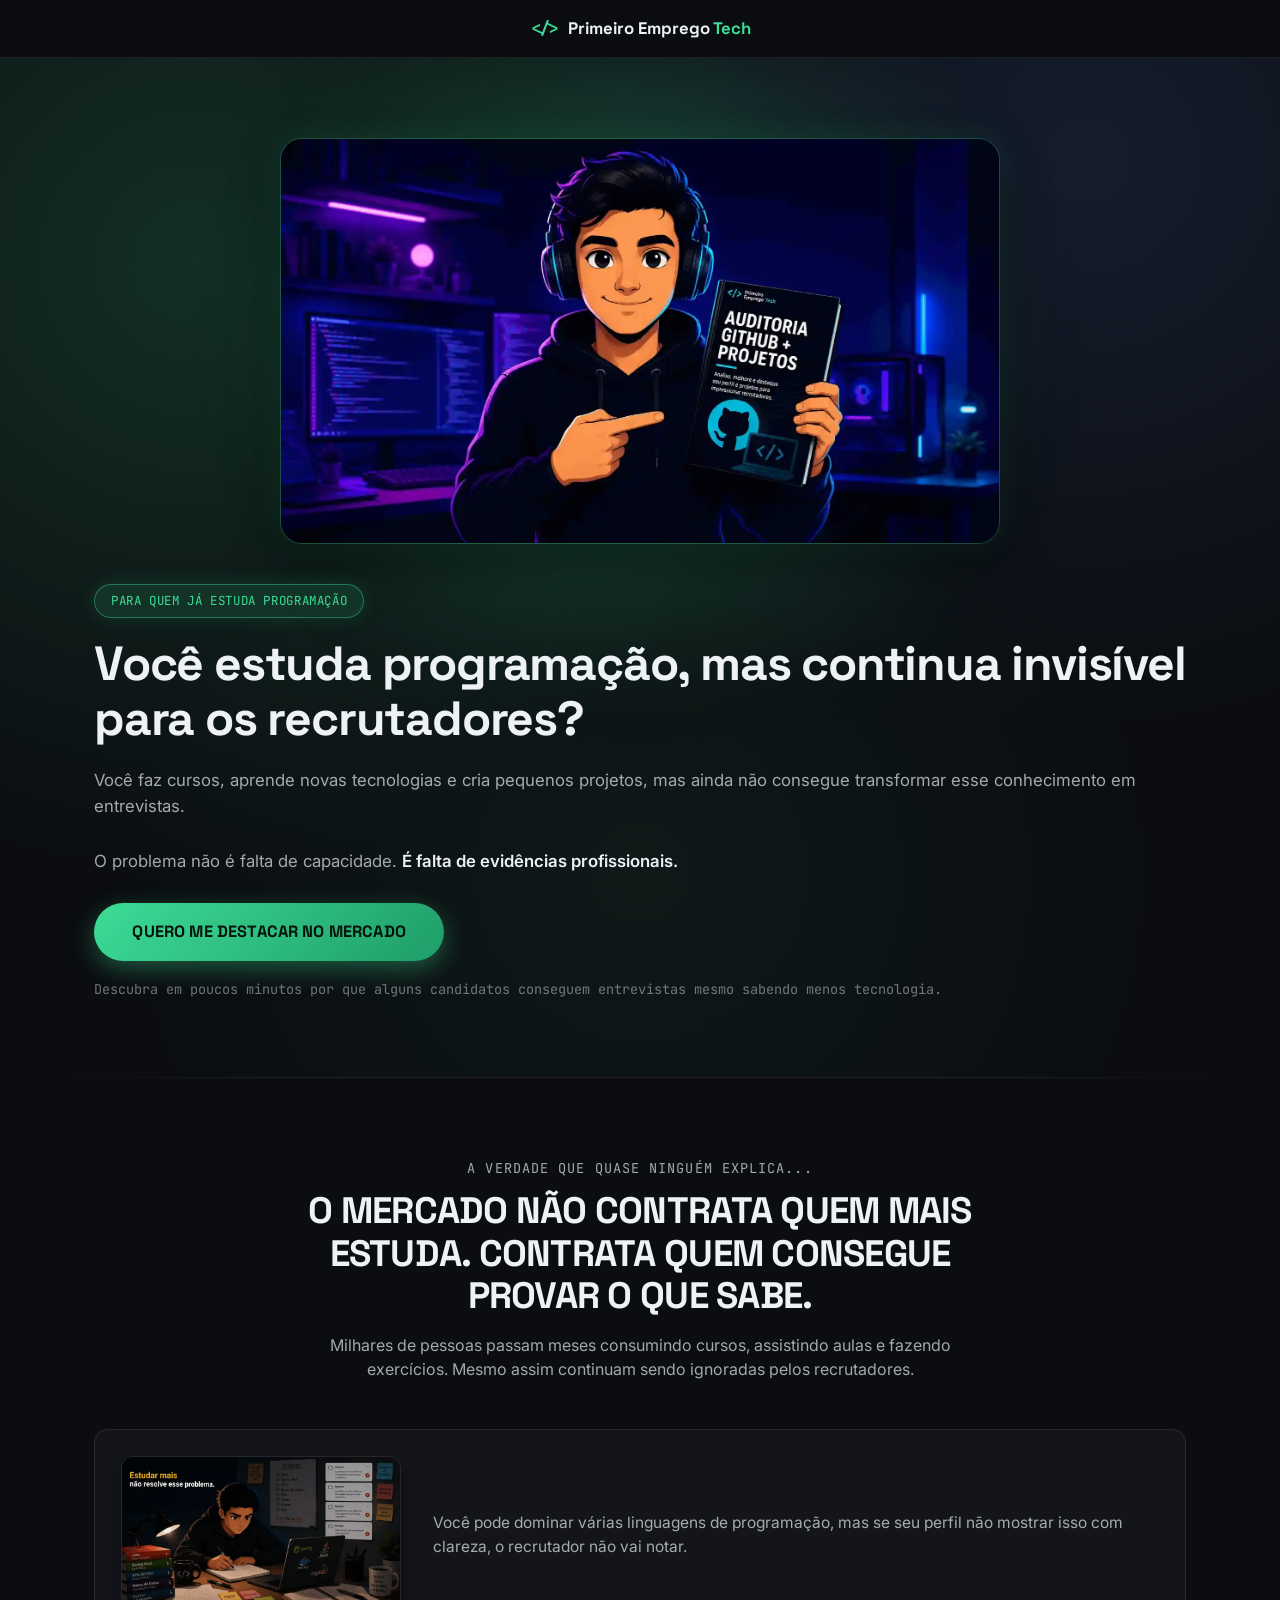
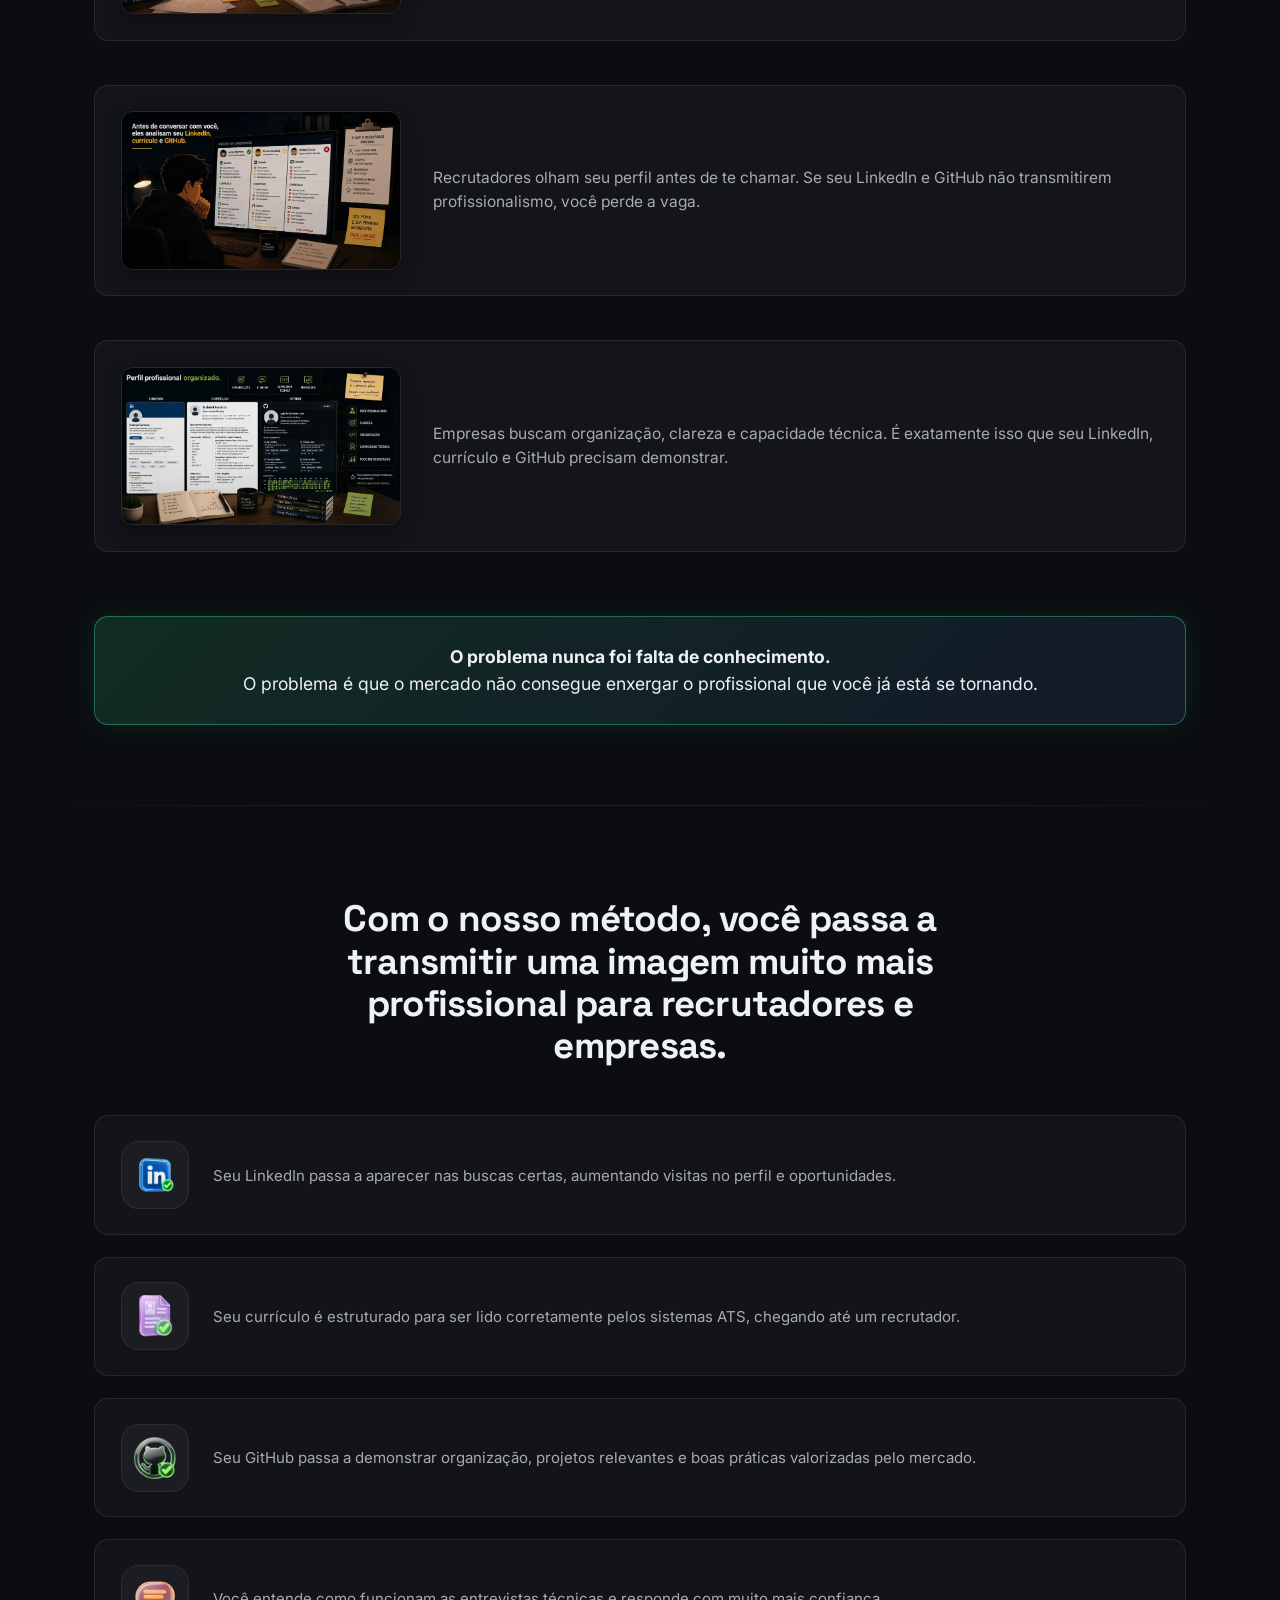
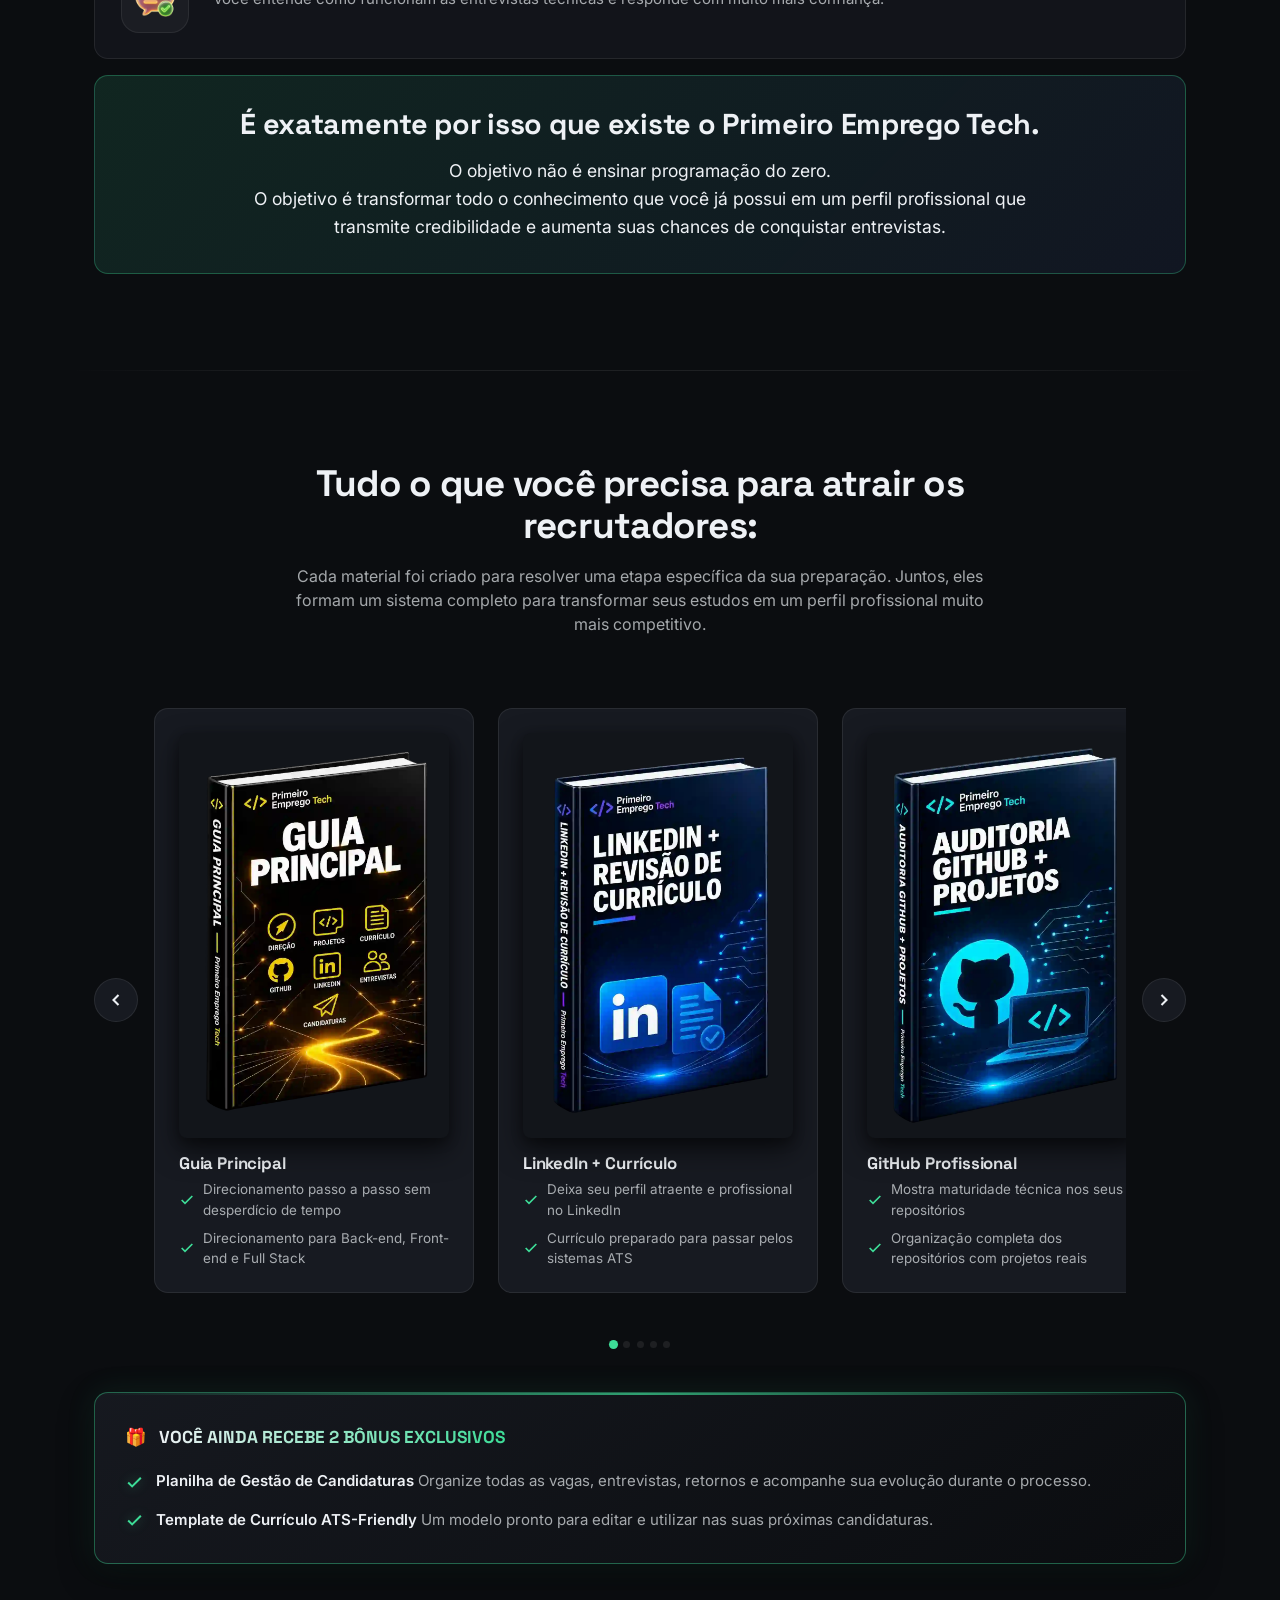
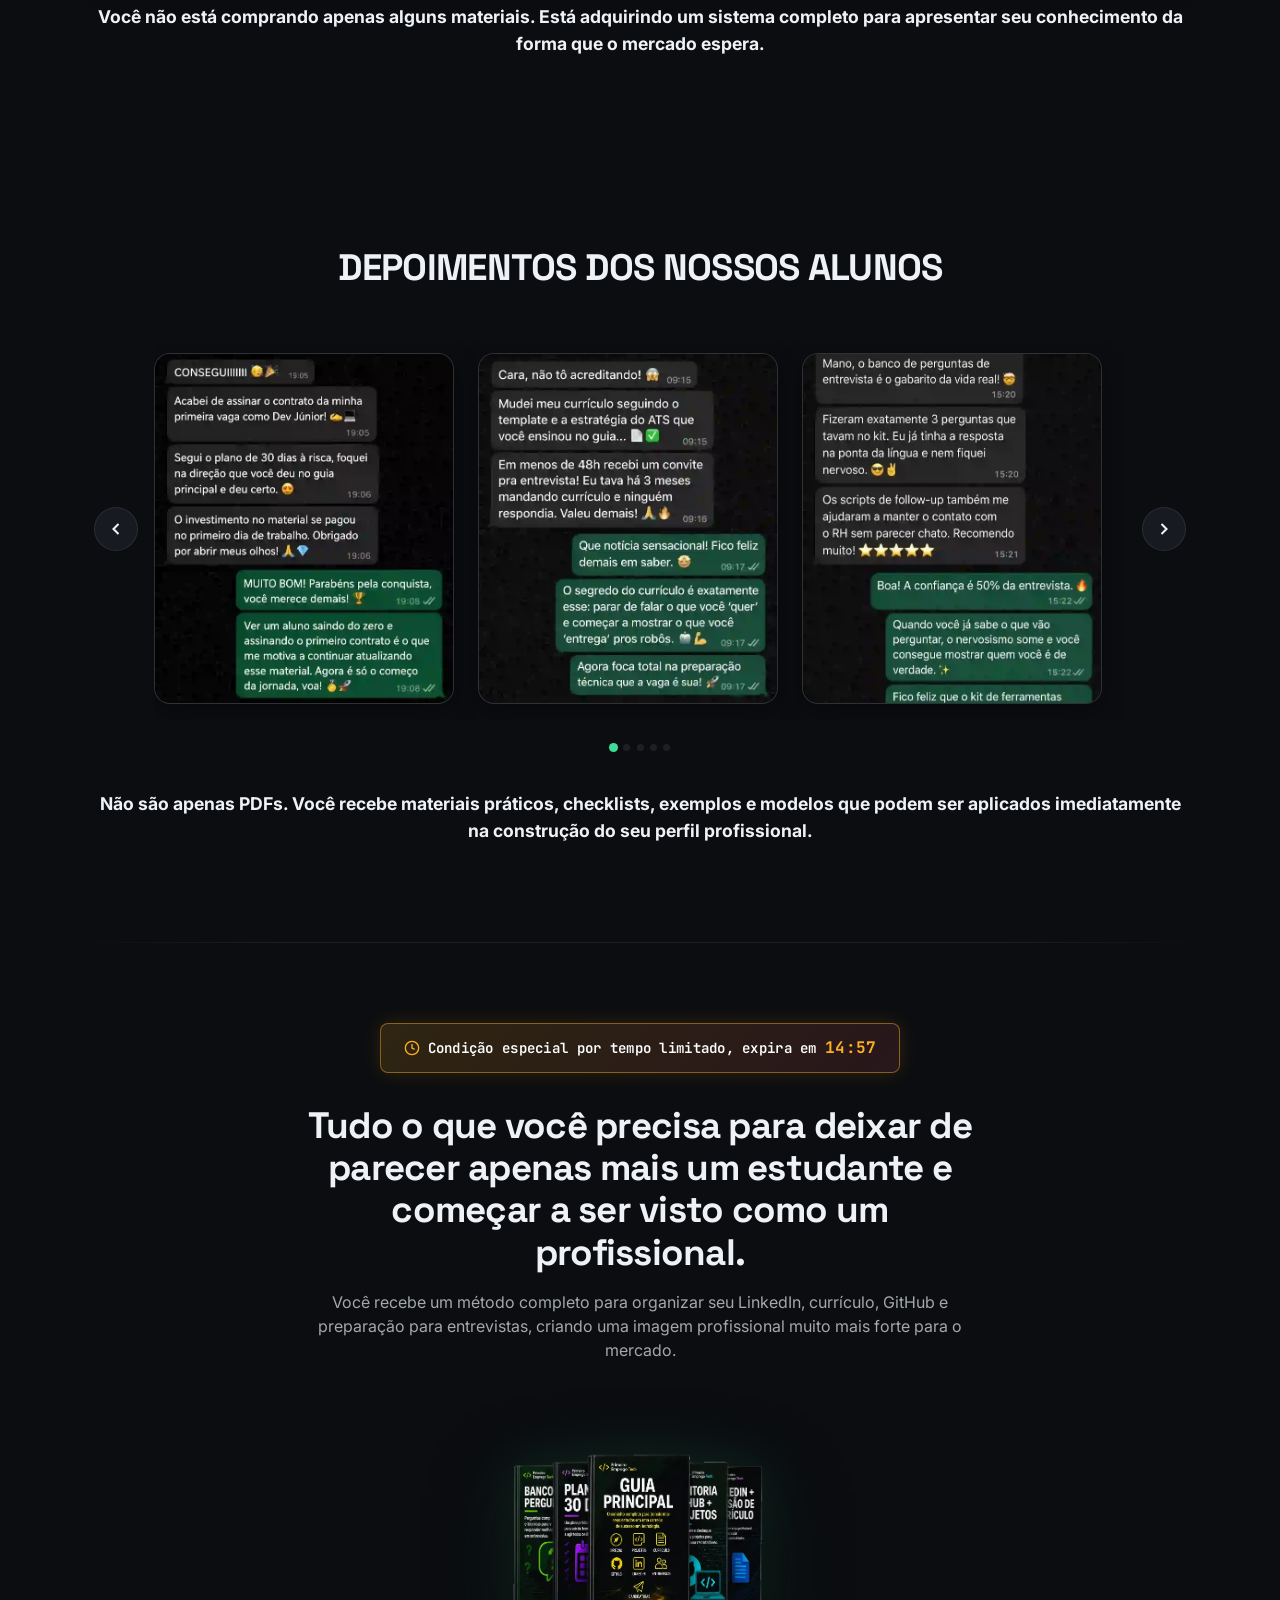
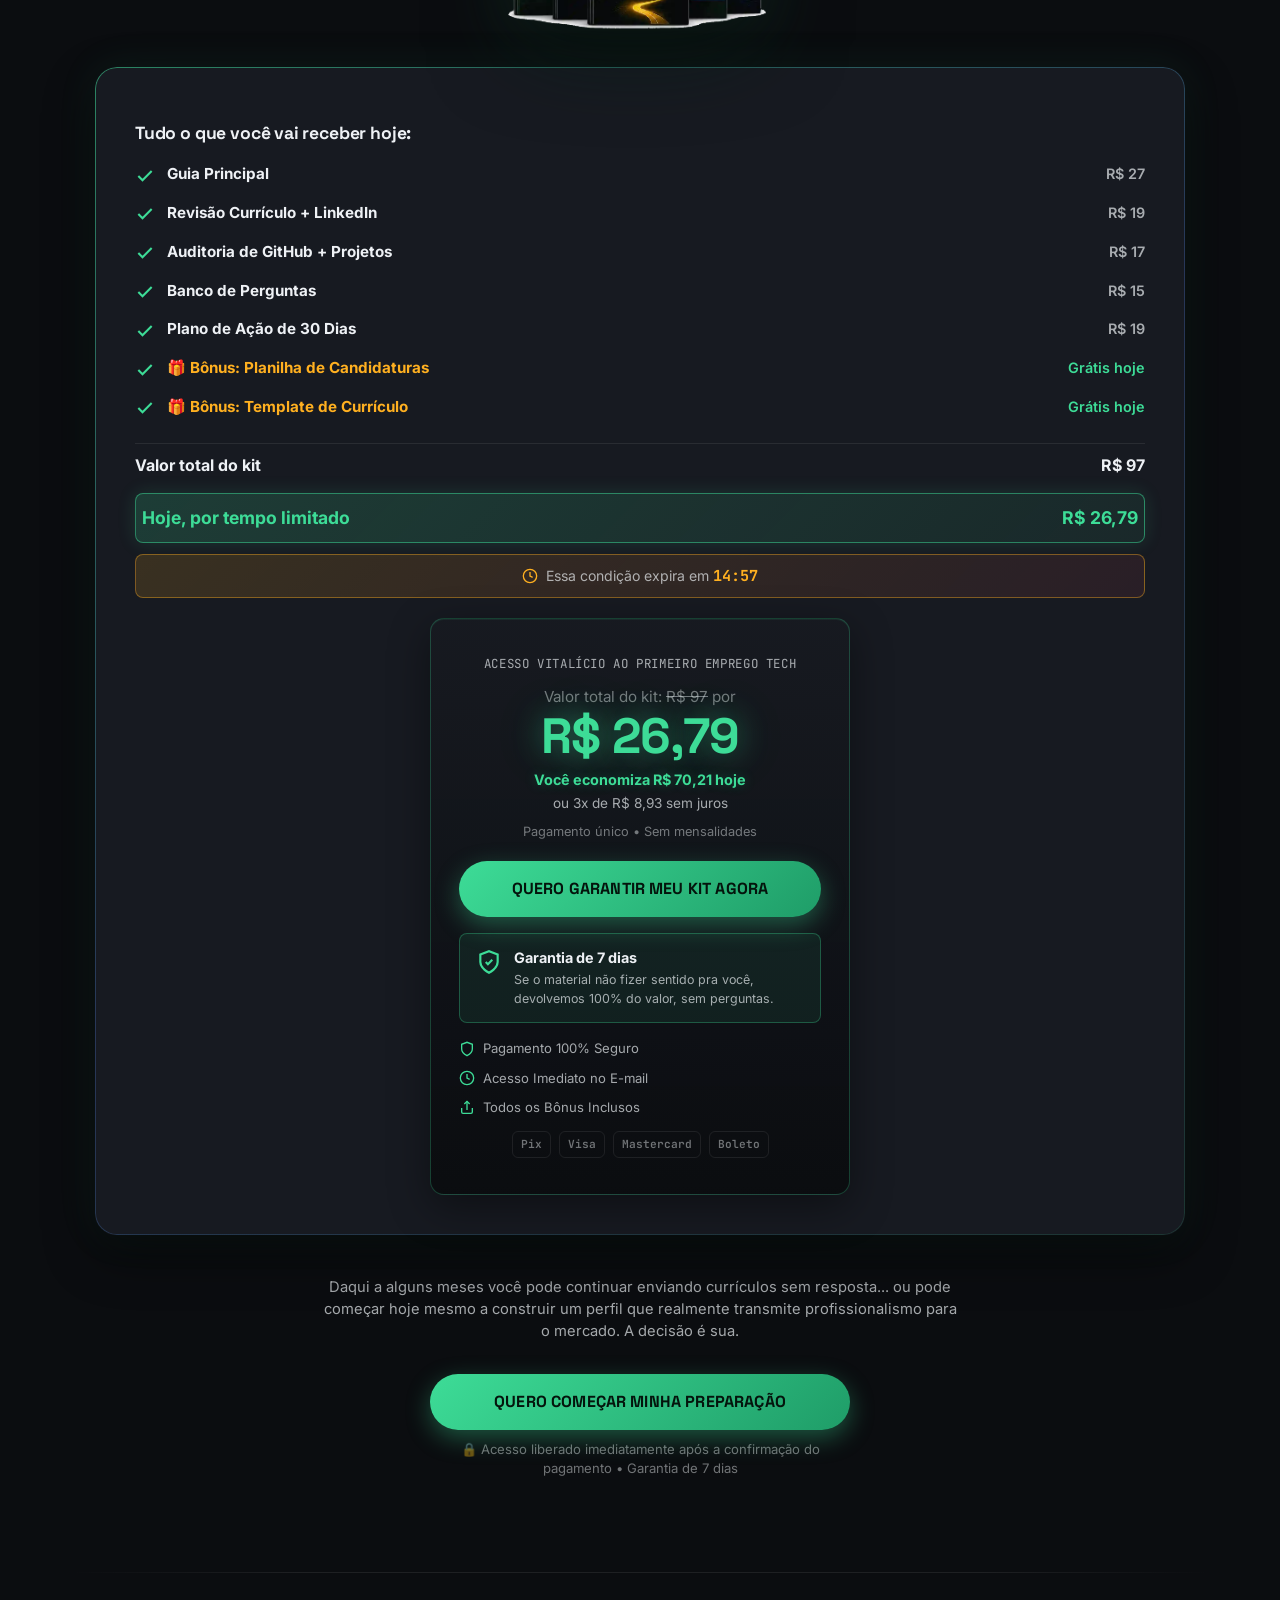
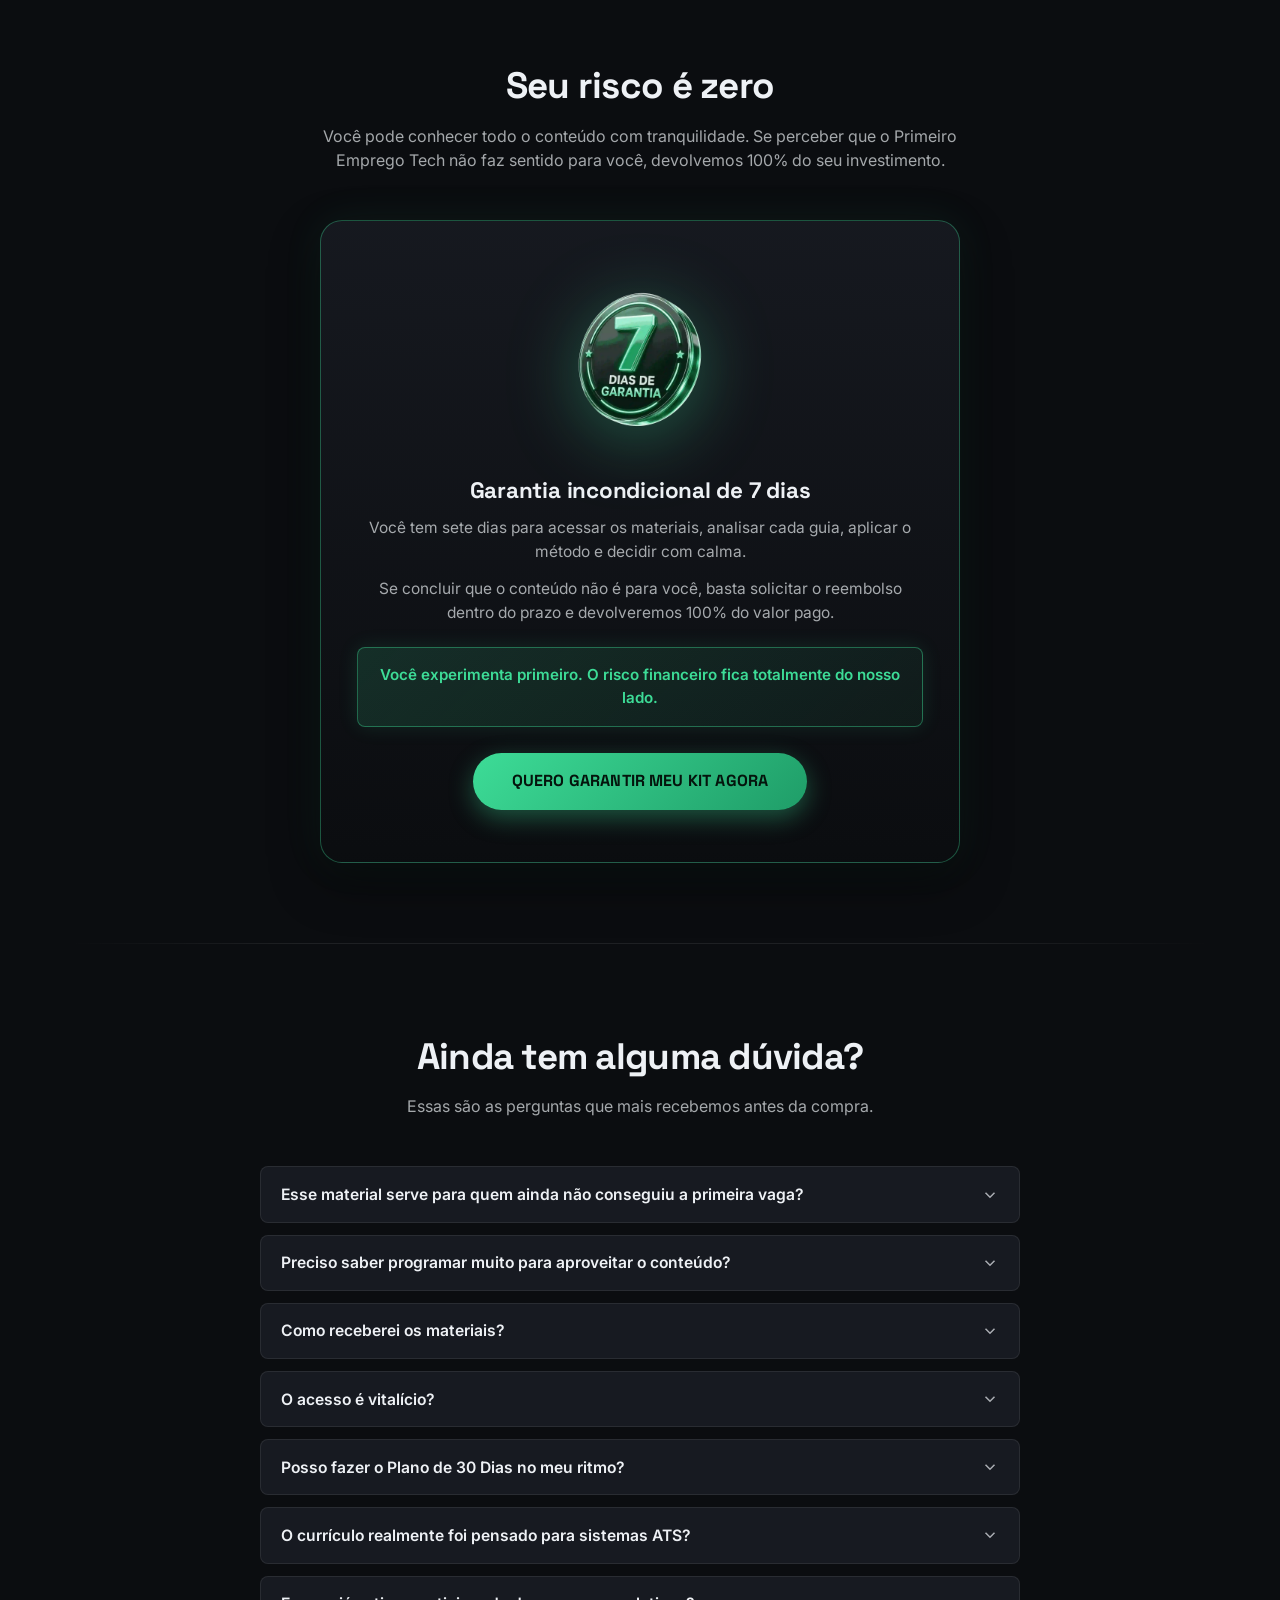
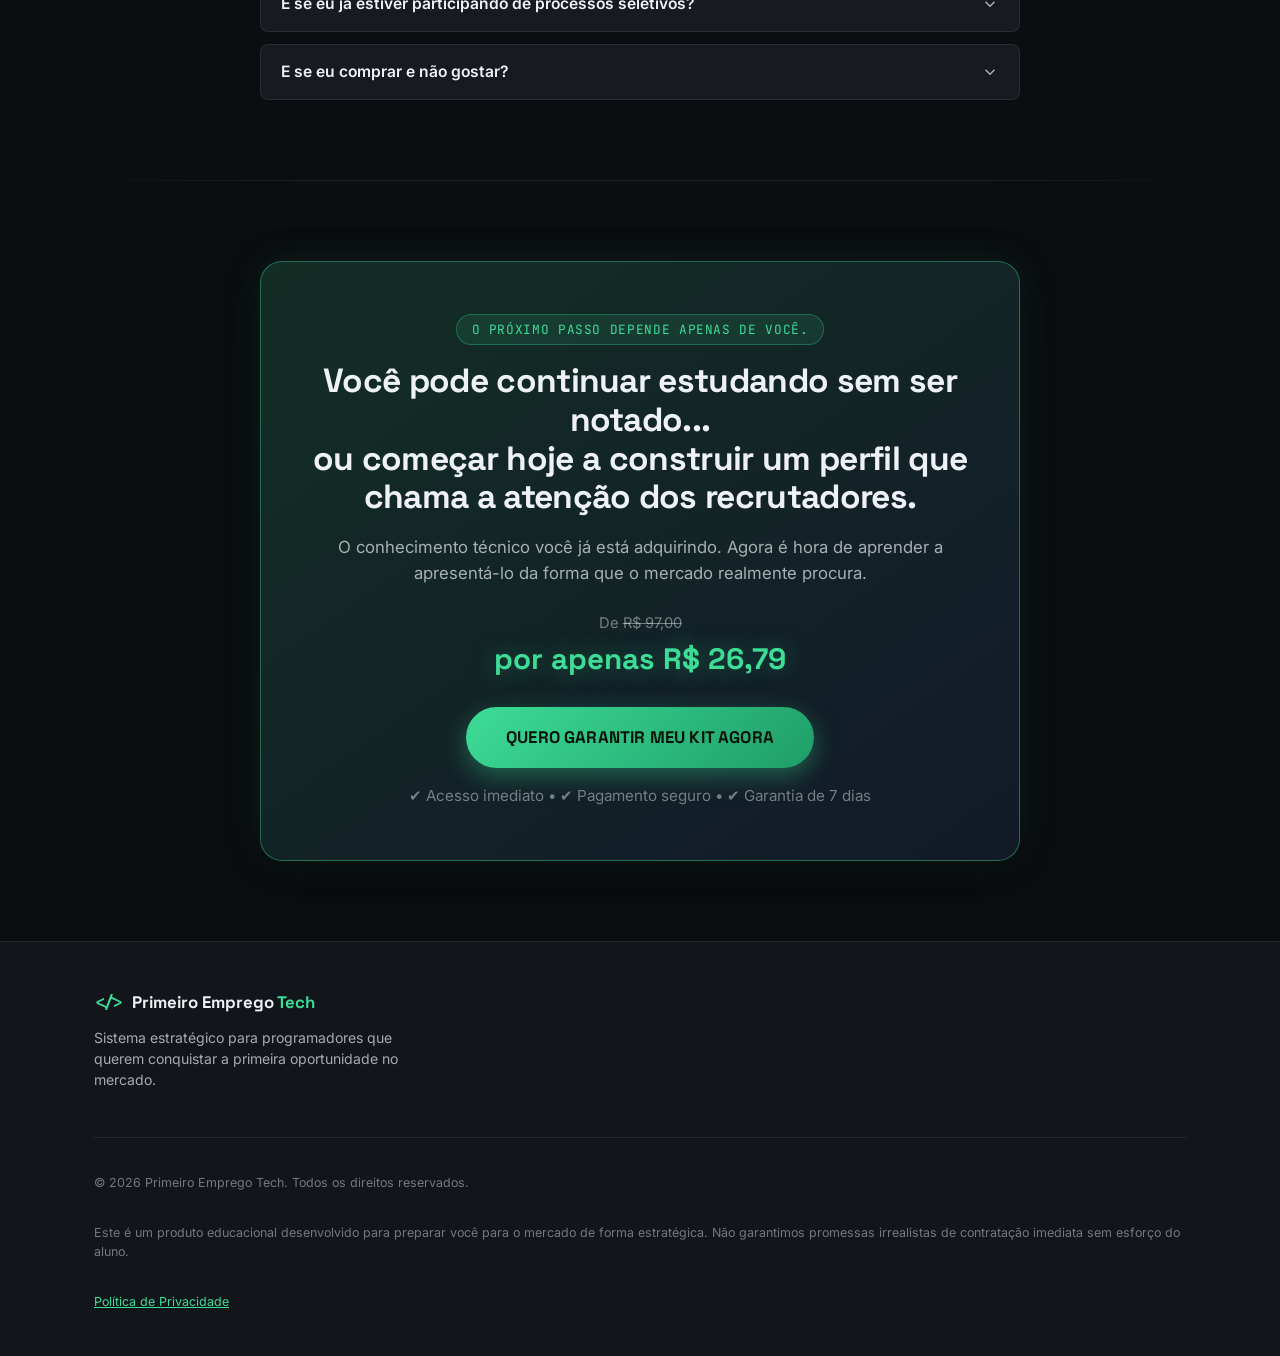
==== commit b5fb064a: "mudabça 1 dia 22" ====
--- a/index.html
+++ b/index.html
@@ -9,17 +9,9 @@
     content="Transforme seus estudos em programação em um portfólio estratégico, currículo ATS e perfil no LinkedIn prontos para contratar.">
   <link rel="preconnect" href="https://fonts.googleapis.com">
   <link rel="preconnect" href="https://fonts.gstatic.com" crossorigin>
-  <!-- Fontes carregadas sem bloquear a renderização: o navegador baixa o CSS
-       em segundo plano (media="print") e troca para "all" quando termina.
-       O <noscript> garante que continue funcionando sem JS. -->
   <link
     href="https://fonts.googleapis.com/css2?family=Space+Grotesk:wght@500;600;700&family=Inter:wght@400;500;600;700&family=JetBrains+Mono:wght@400;500;600&display=swap"
-    rel="stylesheet" media="print" onload="this.media='all'">
-  <noscript>
-    <link
-      href="https://fonts.googleapis.com/css2?family=Space+Grotesk:wght@500;600;700&family=Inter:wght@400;500;600;700&family=JetBrains+Mono:wght@400;500;600&display=swap"
-      rel="stylesheet">
-  </noscript>
+    rel="stylesheet">
   <link rel="stylesheet" href="styles.css">
   <link rel="icon" href="image/favicon.svg" type="image/svg+xml">
 
